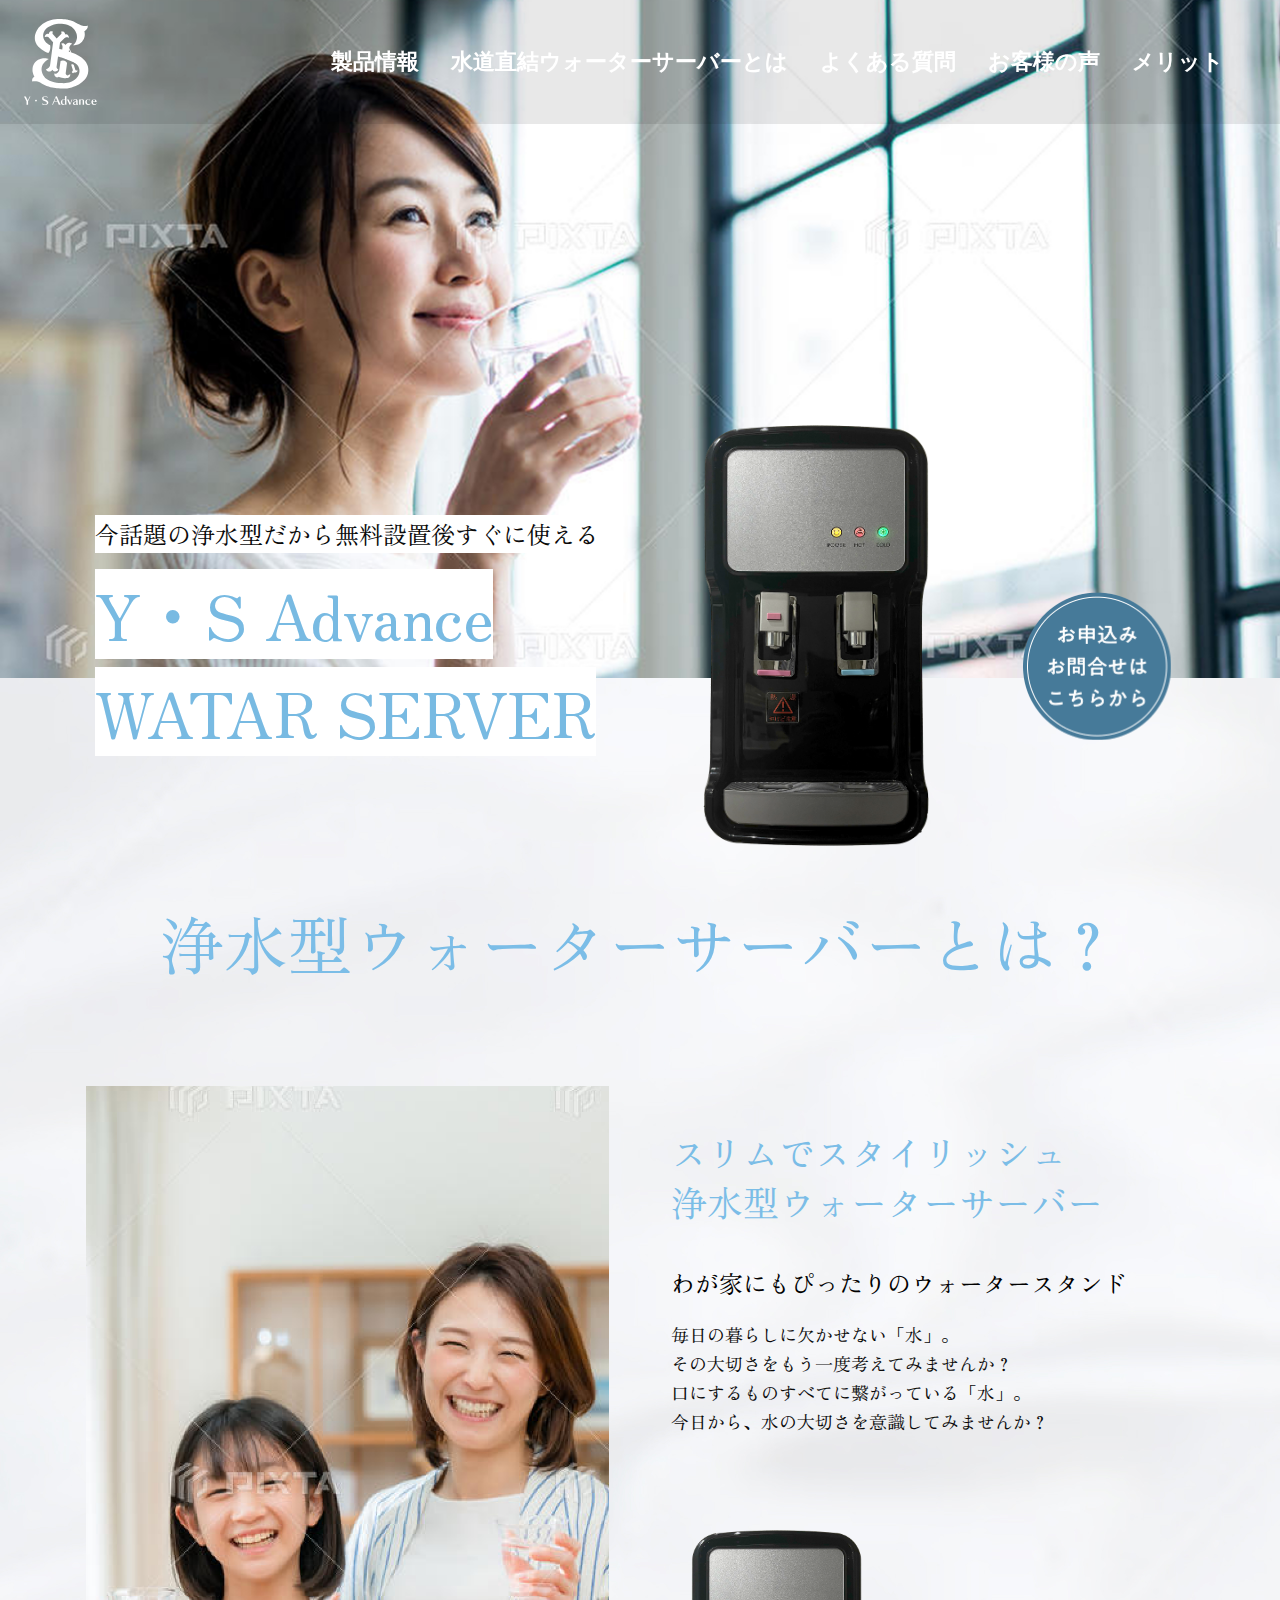
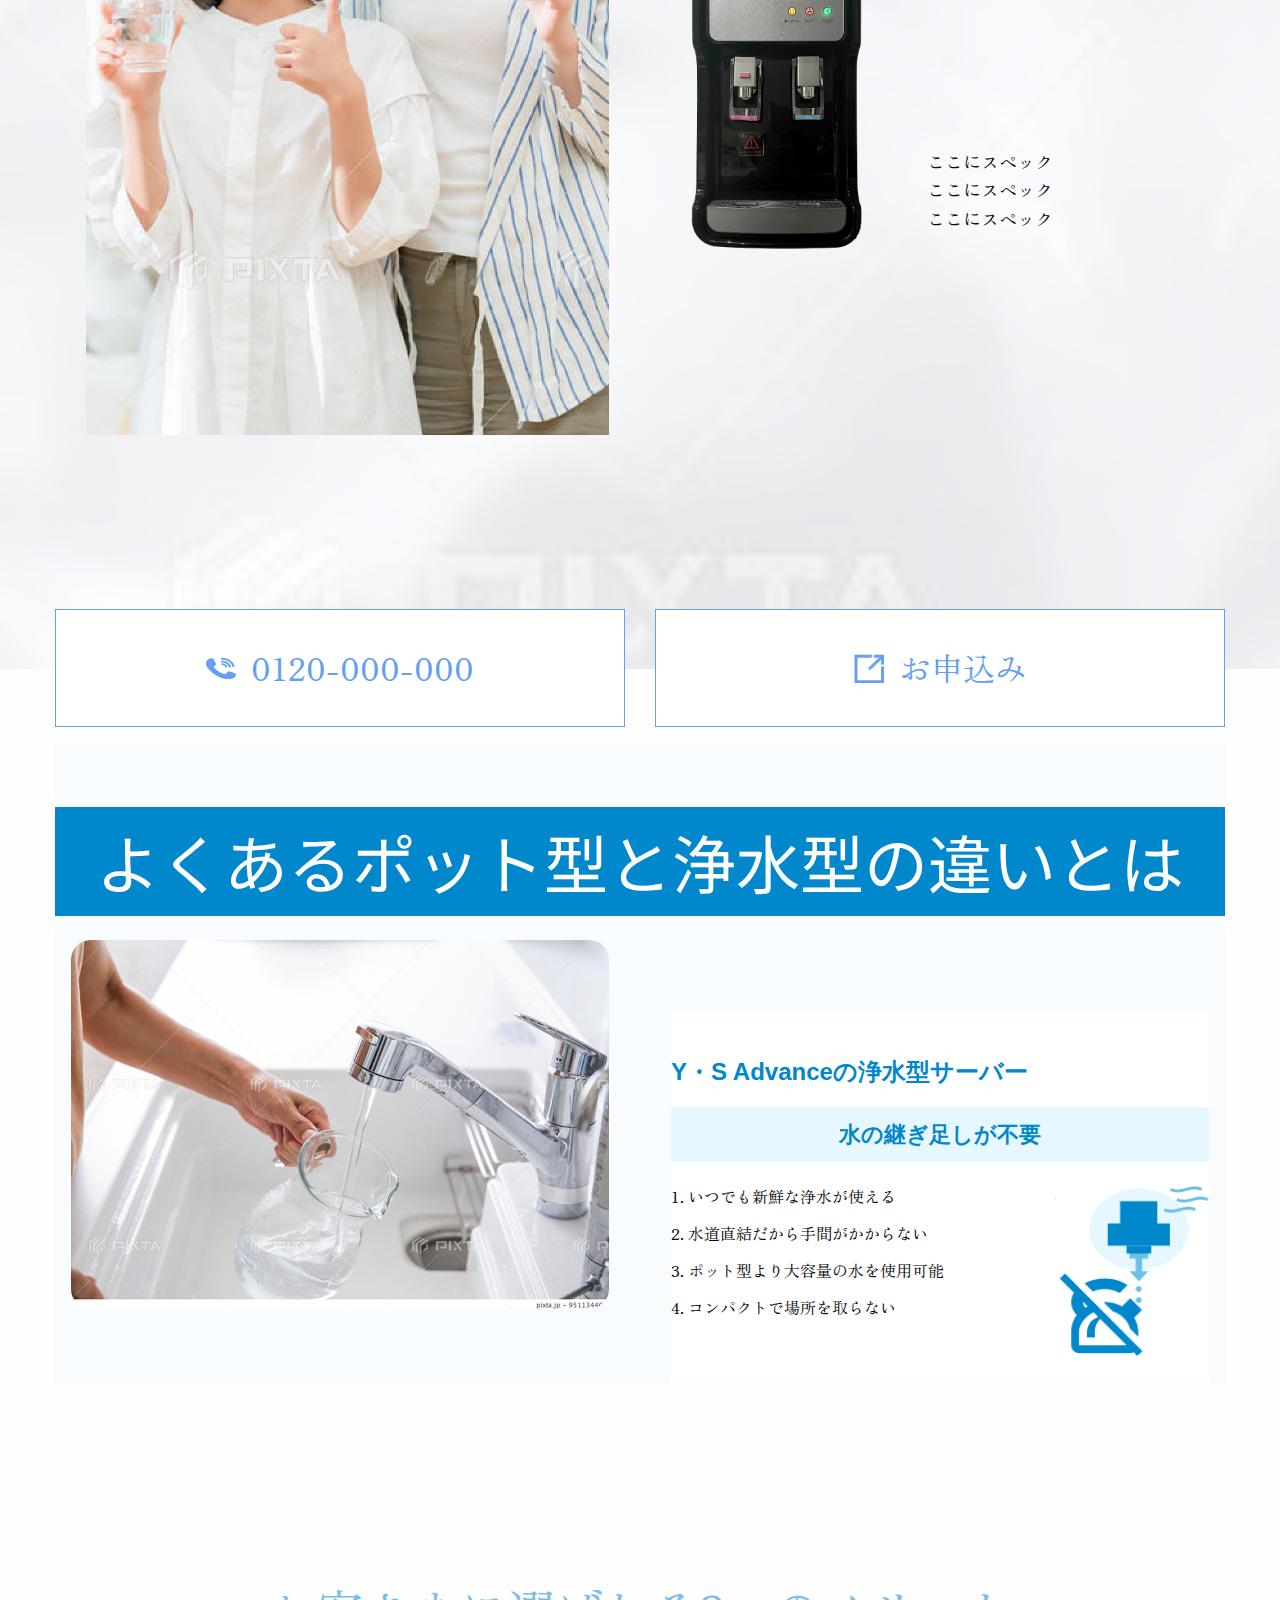
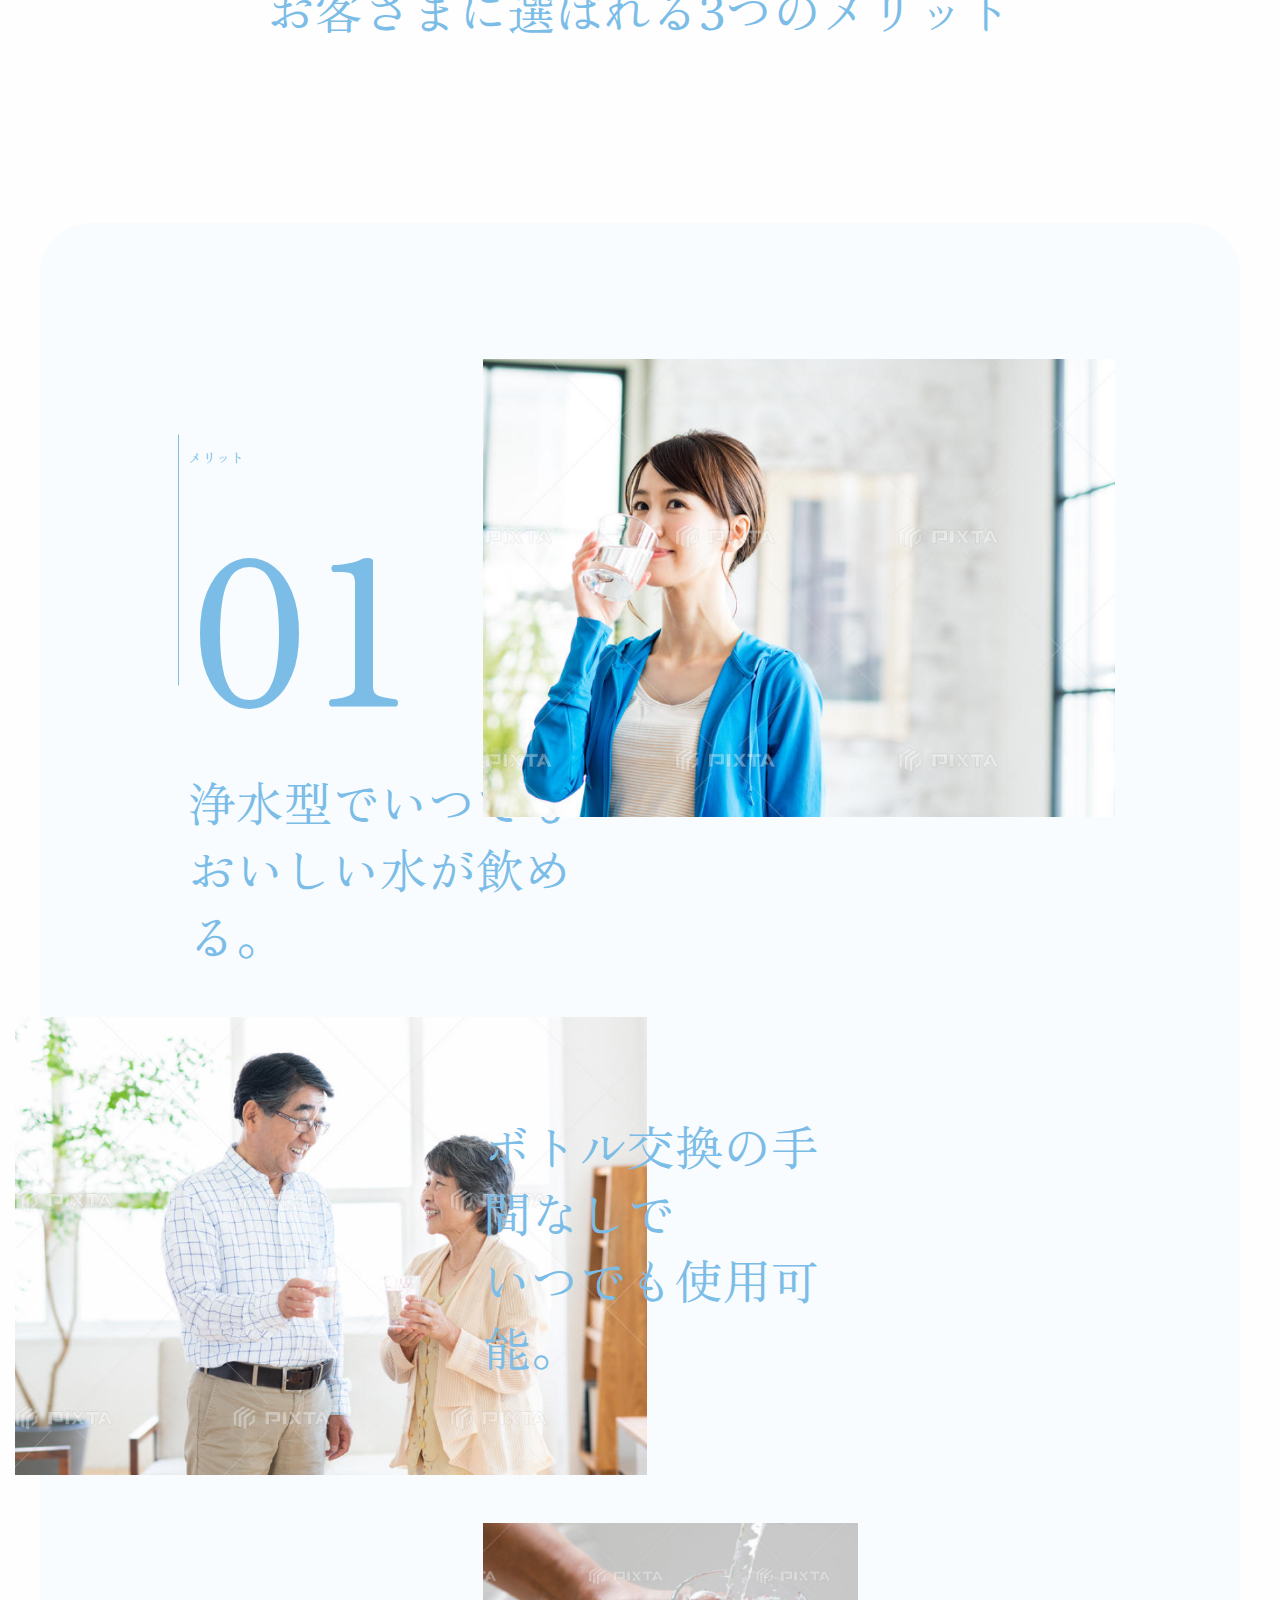
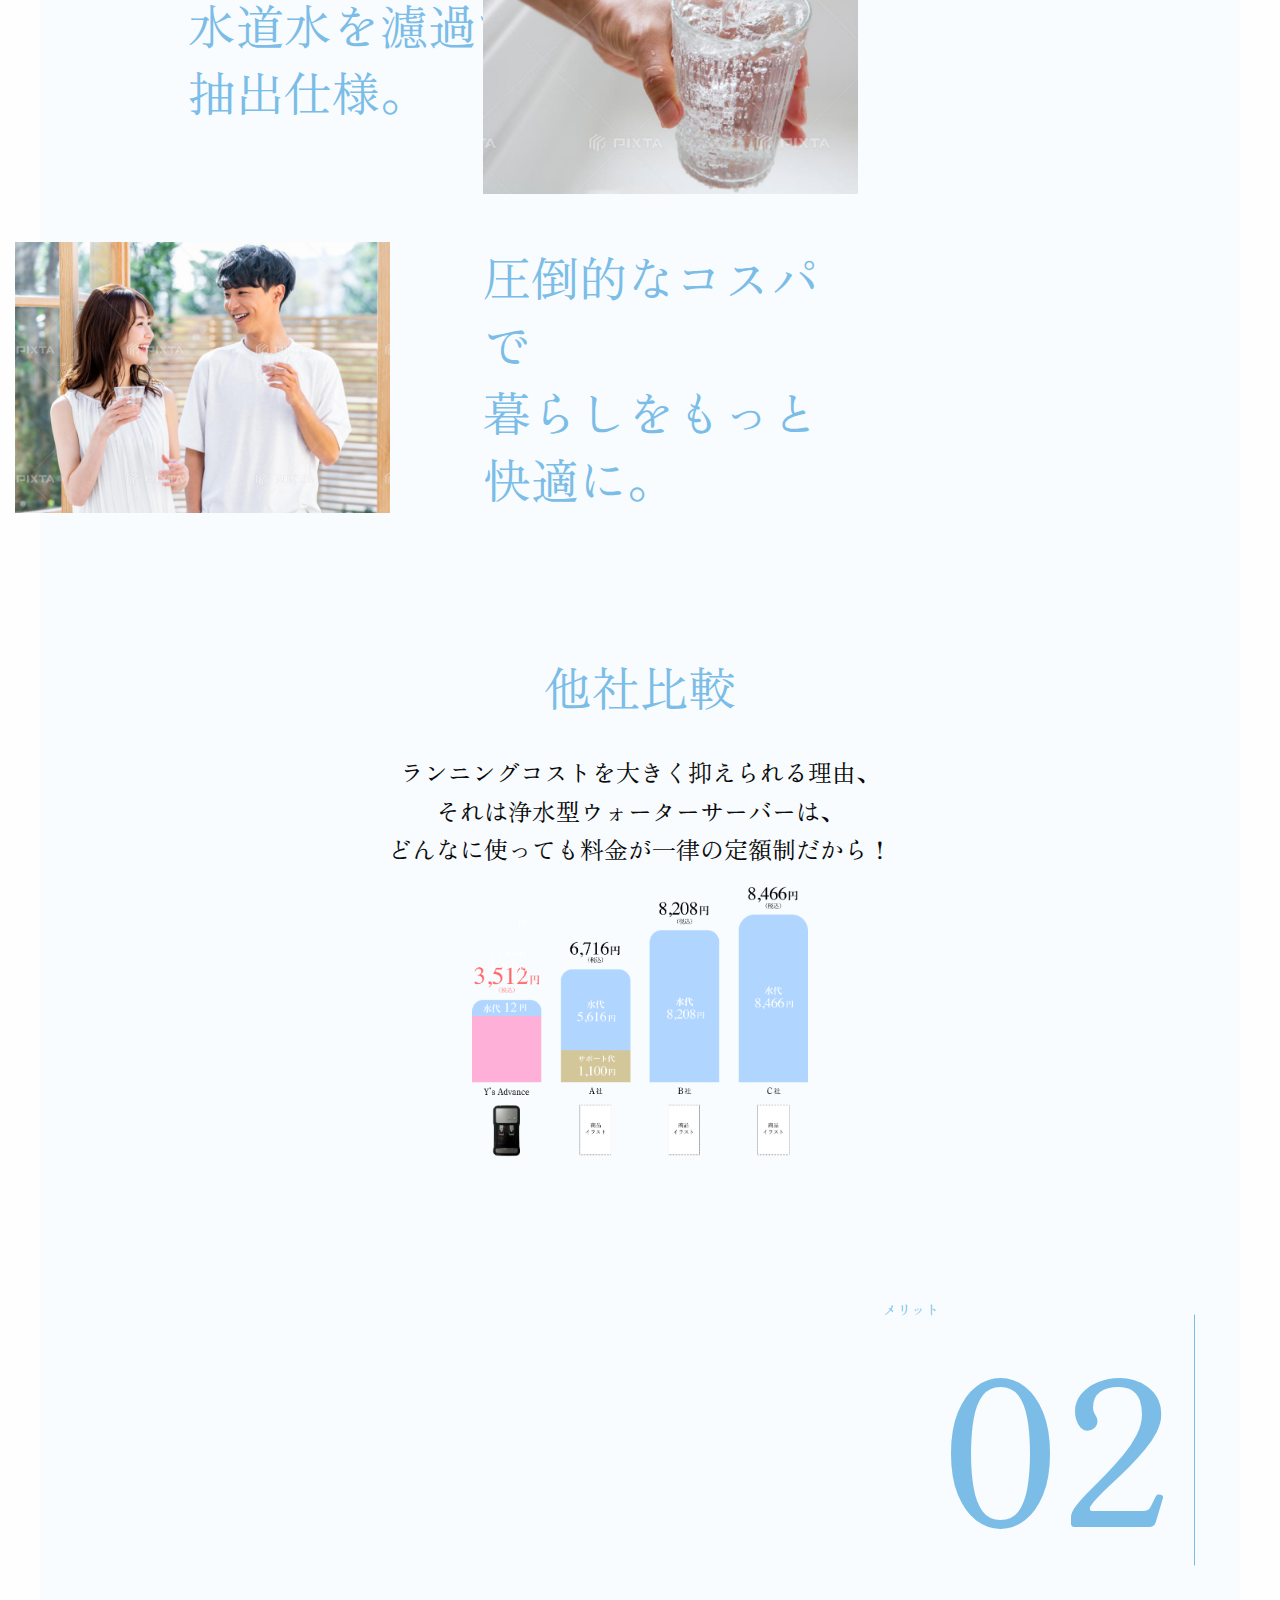
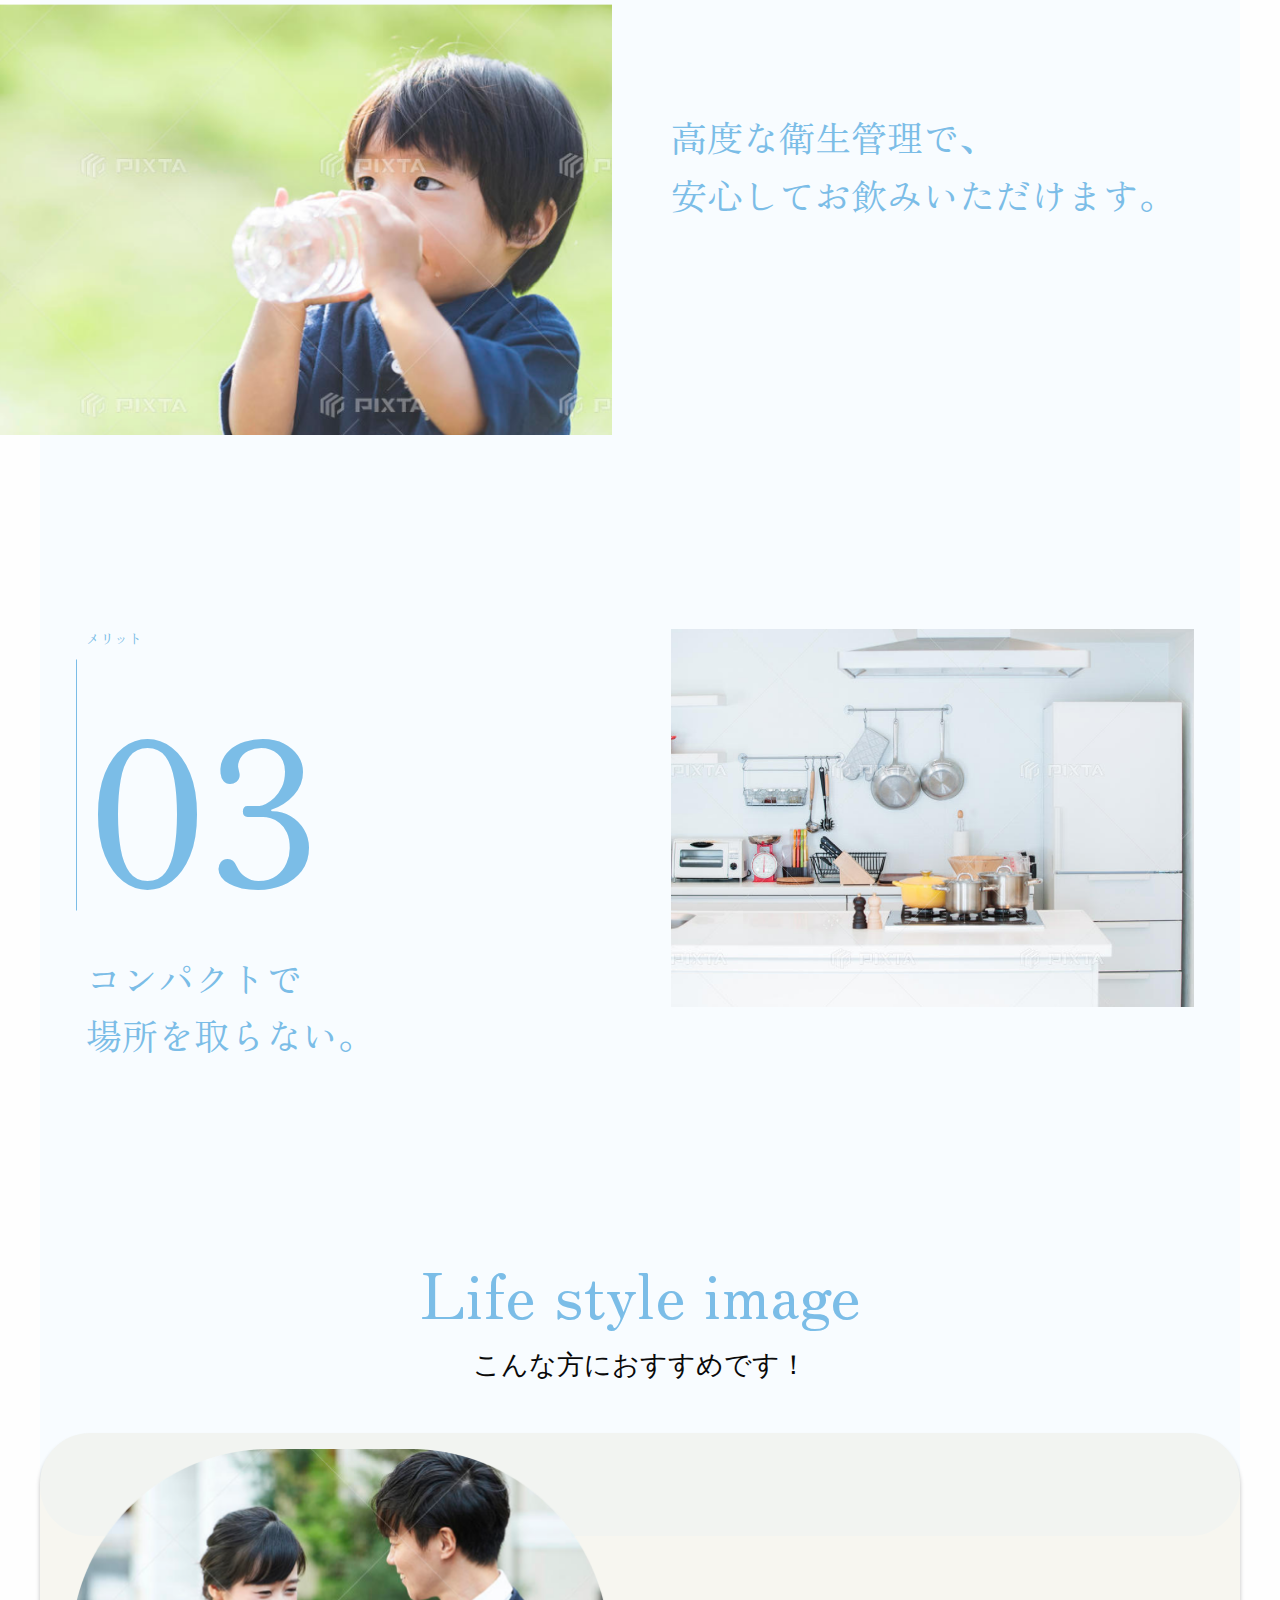
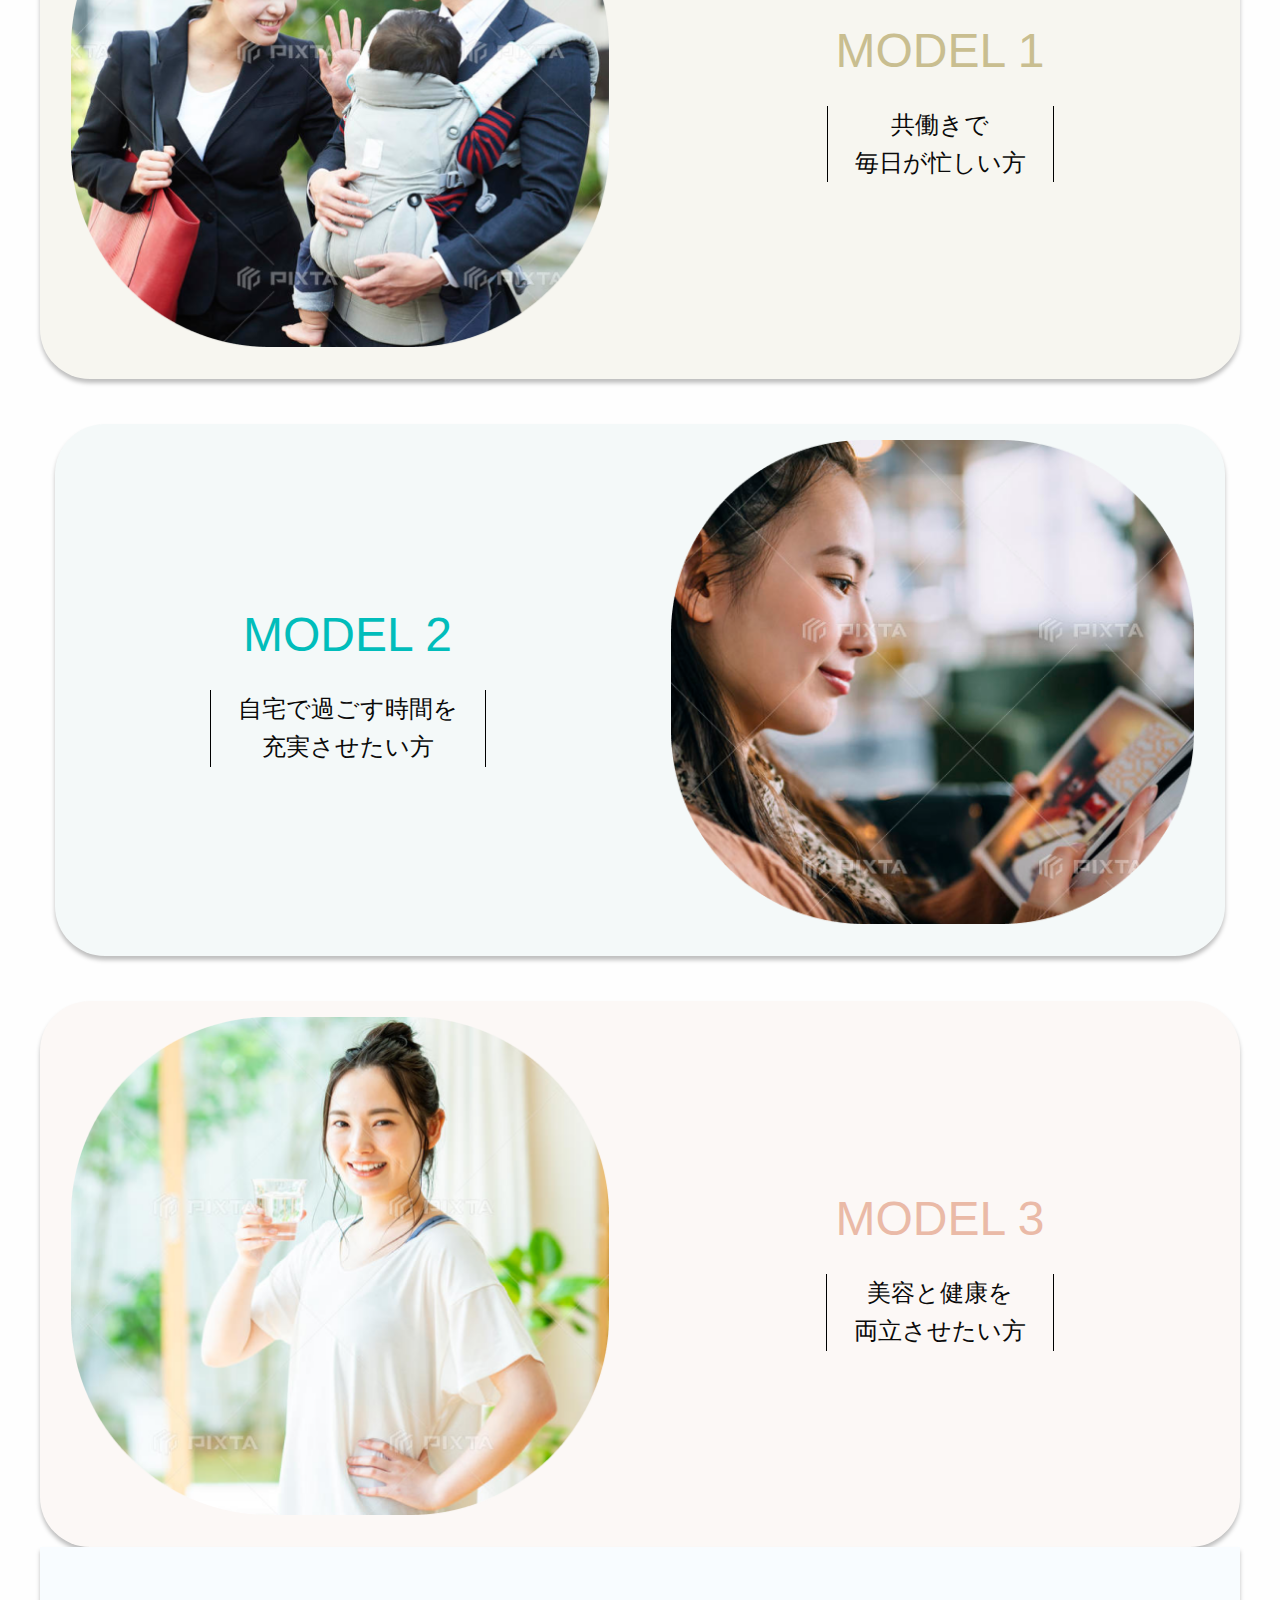
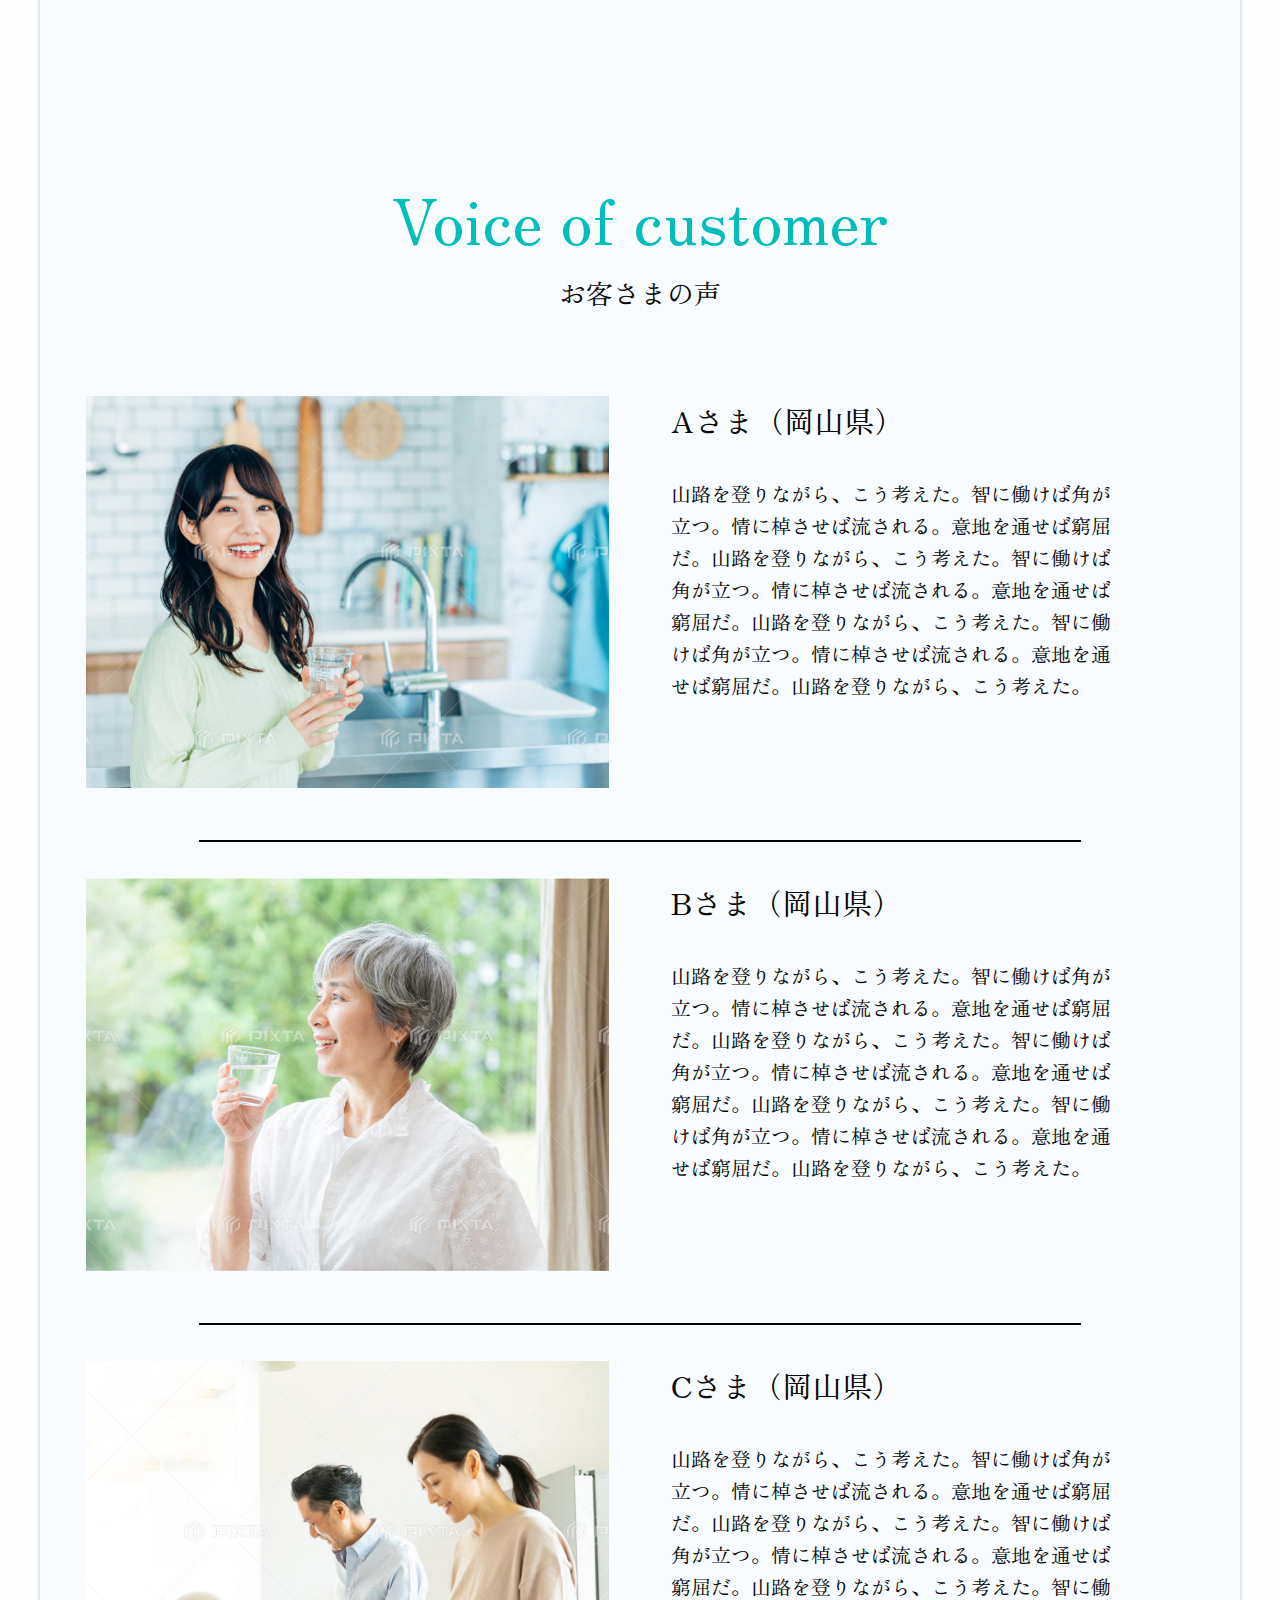
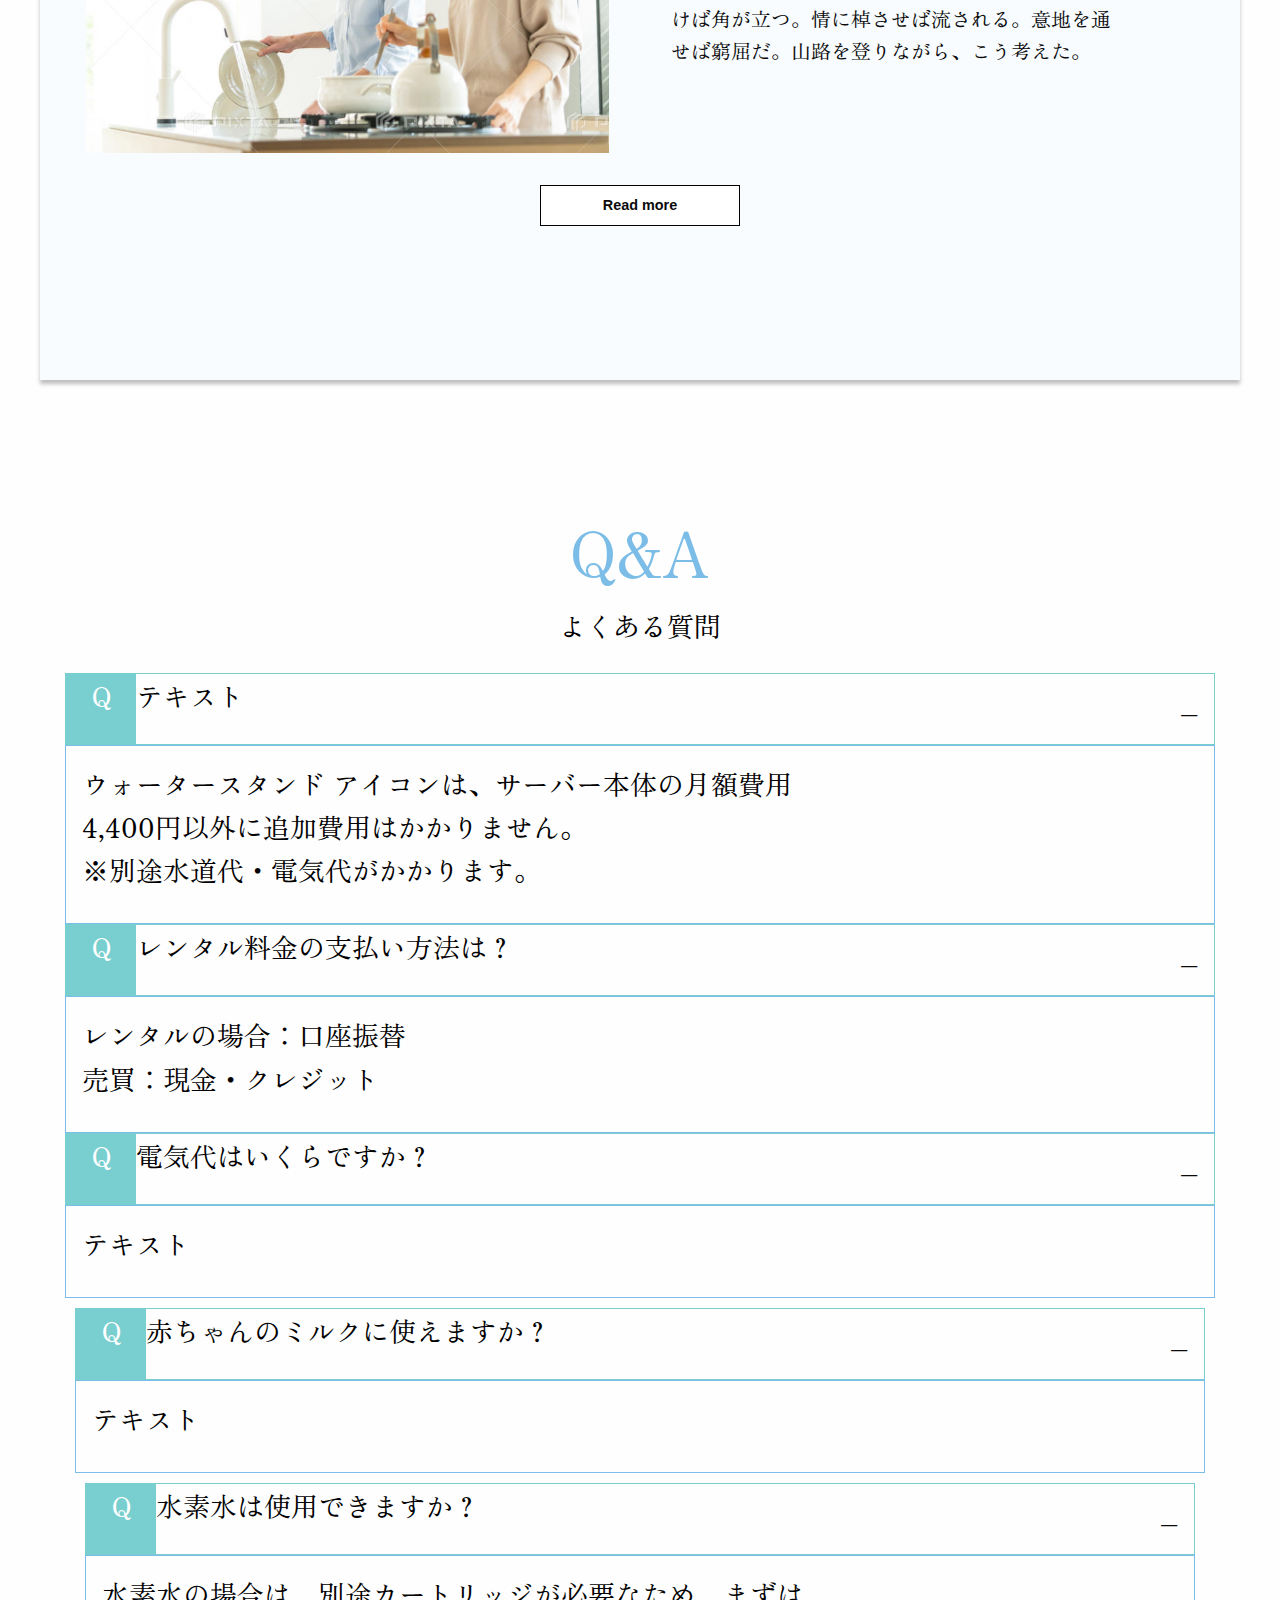
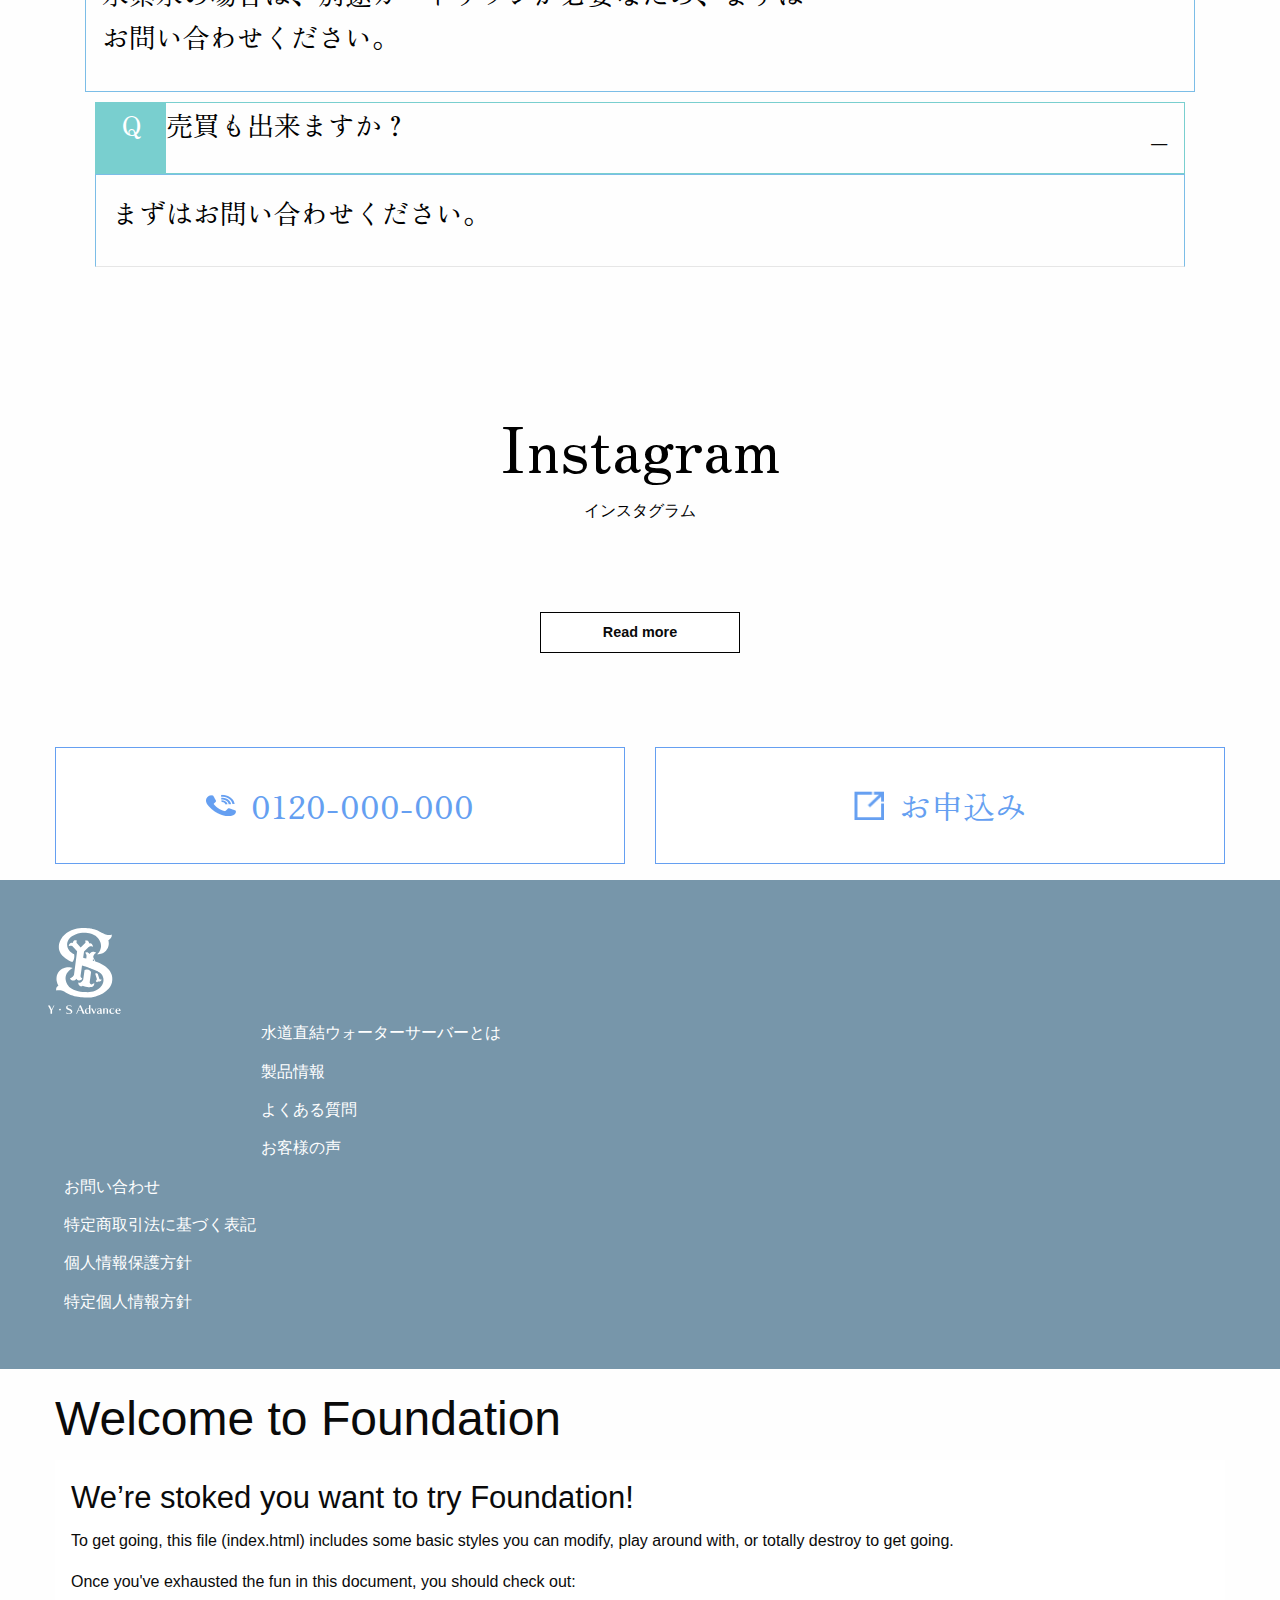
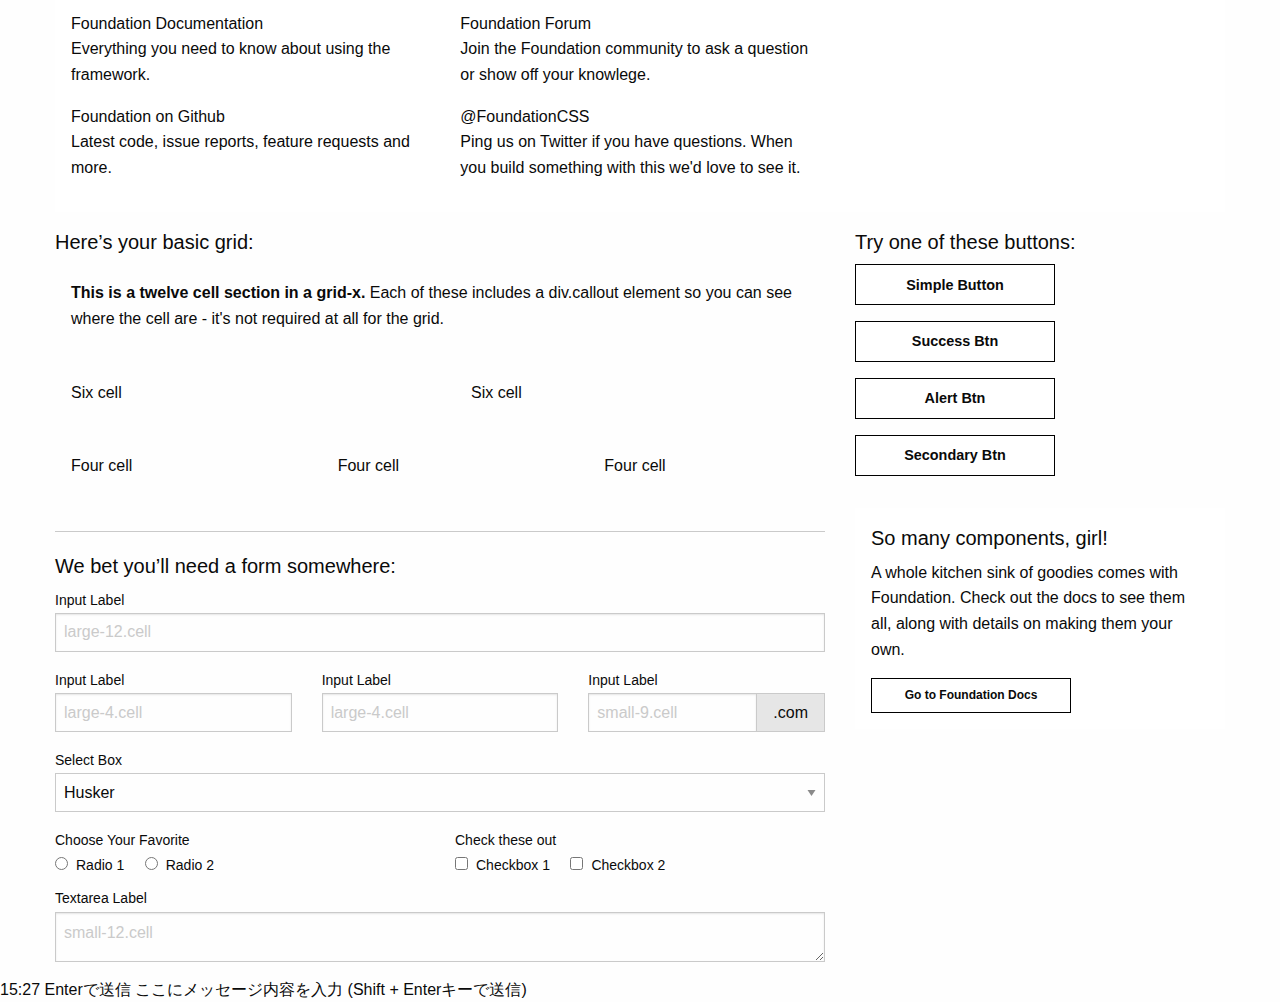
==== index.html @ aded7786 "変更" ====
<!doctype html>
<html class="no-js" lang="en" dir="ltr">

<head>
  <meta charset="utf-8">
  <meta http-equiv="x-ua-compatible" content="ie=edge">
  <meta name="viewport" content="width=device-width, initial-scale=1.0">
  <title>Foundation for Sites</title>
  <link rel="stylesheet" href="css/foundation.css">
  <link rel="stylesheet" href="css/app.css">
  <link rel="stylesheet" href="https://dhbhdrzi4tiry.cloudfront.net/cdn/sites/foundation.min.css">
  <link rel="preconnect" href="https://fonts.googleapis.com">
  <link rel="preconnect" href="https://fonts.gstatic.com" crossorigin>
  <link href="https://fonts.googleapis.com/css2?family=Josefin+Slab:ital@0;1&family=Noto+Sans+JP:wght@100..900&family=Noto+Sans+KR:wght@100..900&family=Zen+Old+Mincho&display=swap" rel="stylesheet">
  <!-- スワイパー -->
  <link rel="stylesheet" href="https://cdn.jsdelivr.net/npm/swiper@11/swiper-bundle.min.css" />
  <script src="https://cdn.jsdelivr.net/npm/swiper@11/swiper-bundle.min.js"></script>
</head>

<body>








  <section class="mv">
    <div class="top-bar">
      <div class="top-bar-left">
        <ul class="menu">
          <li class="menu-text"><img src="/img/logo.svg" alt=""></li>

        </ul>
      </div>
      <div class="top-bar-right">
        <ul class="menu">
          <li><a href="#">製品情報</a></li>
          <li><a href="#">水道直結ウォーターサーバーとは</a></li>
          <li><a href="#">よくある質問</a></li>
          <li><a href="#">お客様の声</a></li>
          <li><a href="#">メリット</a></li>

        </ul>
      </div>
    </div>
    <div class="callout large primary">
      <div class="row column text-center">
      </div>
    </div>
    <div class="grid-x grid-padding-x">
      <div class="large-6 medium-4 small-4 cell">
        <div class="primary callout">
          <p class="mv_subtitle">今話題の浄水型だから無料設置後すぐに使える</p>
          <h1 class="mv_title">Y・S Advance</h1>
          <h1 class="mv_title">WATAR SERVER</h1>
        </div>
      </div>
      <div class="large-3 medium-4 small-4 cell">
        <div class="primary callout sever_img">
          <img src="img/server.png" alt="">
        </div>
      </div>
      <div class="large-2 medium-4 small-4 cell">
        <div class="primary callout top_btn">
          <img src="img/mv_cta.png" alt="">
        </div>
      </div>
    </div>
  </section>



  <!-- ここからメイン -->


    <section class="disk">
      <h2 class="sec_ttl">浄水型ウォーターサーバーとは？</h2>
      <div class="grid-x grid-padding-x cta grid-container">
        <div class="large-6 medium-6 cell">
          <div class="primary callout disk__img">
            <img src="img/oyako.png" alt="">
          </div>
        </div>
        <div class="large-6 medium-6 cell right">
          <div class="primary callout">
            <h3 class="disk__title">スリムでスタイリッシュ<br>
              浄水型ウォーターサーバー</h3>
            <h4 class="disk__title__sub">わが家にもぴったりのウォータースタンド</h4>
            <p class="disk__txt">毎日の暮らしに欠かせない「水」。<br>
              その大切さをもう一度考えてみませんか？<br>
              口にするものすべてに繋がっている「水」。<br>
              今日から、水の大切さを意識してみませんか？</p>
            <div class="disk__server">
              <div class="grid-x grid-padding-x">
                <div class="large-6 medium-6 cell">
                  <img src="img/server.png" alt="">
                </div>
                <p class="server__txt large-6 medium-6 cell">
                  ここにスペック<br>
                  ここにスペック<br>
                  ここにスペック</p>
              </div>
            </div>
          </div>
        </div>
      </div>
    </section>



  <div class="grid-container">


    <div class="grid-x grid-padding-x cta cta_btn">
      <div class="large-6 medium-6 cell">
        <div class="primary callout tel">
          <p>0120-000-000</p>
        </div>
      </div>
      <div class="large-6 medium-6 cell">
        <div class="primary callout contact">
          <p>お申込み</p>
        </div>
      </div>
    </div>






    <section class="chigai grid-container">
      <h2 class="sec_ttl">よくあるポット型と浄水型の違いとは</h2>
      <div class="grid-x grid-padding-x">
        <div class="large-6 medium-6 cell">
          <div class="primary callout">
            <img class="chigai_img" src="img/weter.png" alt="">
          </div>
        </div>
        <div class="large-6 medium-6 cell">
          <div class="primary callout">
            <div class="large-12 medium-6 cell chigai__txt">


              <!-- <img src="img/chigai.png" alt=""> -->
      
              <div class="chigai__box">
                <p class="tigai__txt1">Y・S Advanceの浄水型サーバー</p>
                <p class="tigai__txt2">水の継ぎ足しが不要</p>
                <p class="chigai__p">1. いつでも新鮮な浄水が使える<br>
                  2. 水道直結だから手間がかからない<br>
                  3. ポット型より大容量の水を使用可能<br>
                  4. コンパクトで場所を取らない</p>
              </div>
      
            </div>          </div>
        </div>
      </div>

      </div>
        
    </section>

    <section class="merit grid-container">
      <h2 class="sec_ttl">お客さまに選ばれる3つのメリット</h2>
      <div class="merit1">
        <div class="grid-x grid-padding-x">
          <div class="large-6 medium-6 cell">
            <div class="primary callout">
              <h3 class="merit1__title">01</h3>
              <h2 class="merit1__txt">浄水型でいつでも<br>
                おいしい水が飲める。</h2>
            </div>
          </div>
          <div class="large-6 medium-6 cell">
            <div class="primary callout merit1__img">
              <img src="img/merit01.png" alt="">
            </div>
          </div>
        </div>
        <div class="grid-x grid-padding-x">
          <div class="large-6 medium-6 cell">
            <div class="primary callout merit1__img">
              <img src="img/merit02.png" alt="">
            </div>
          </div>
          <div class="large-6 medium-6 cell txt_center">
            <div class="primary callout merit1__img">
              <h2 class="merit1__txt">ボトル交換の手間なしで<br>
                いつでも使用可能。</h2>
            </div>
          </div>
        </div>
        <div class="grid-x grid-padding-x">
          <div class="large-6 medium-6 cell txt_center">
            <div class="primary callout">
              <h2 class="merit1__txt">水道水を濾過する<br>
                抽出仕様。</h2>
            </div>
          </div>
          <div class="large-6 medium-6 cell txt_center">
            <div class="primary callout merit1__img">
              <img src="img/merit03.png" alt="">
            </div>
          </div>
        </div>
        <div class="grid-x grid-padding-x">
          <div class="large-6 medium-6 cell txt_center">
            <div class="primary callout merit1__img">
              <img src="img/merit04.png" alt="">
            </div>
          </div>
          <div class="large-6 medium-6 cell txt_center">
            <div class="primary callout merit1__img">
              <h2 class="merit1__txt">圧倒的なコスパで<br>
                暮らしをもっと快適に。</h2>
            </div>
          </div>
        </div>
        <h2 class="merit1__graph">他社比較</h2>
        <p class="mirit1__graph__txt">ランニングコストを大きく抑えられる理由、<br>
          それは浄水型ウォーターサーバーは、<br>
          どんなに使っても料金が一律の定額制だから！</p>
        <p class="graph__img">
          <img src="img/graph.png" alt="">
        </p>
      </div>

      <div class="merit2">

        <h3 class="merit2__title"><span>02</span></h3>

        <div class="grid-x grid-padding-x merit_af">
          <div class="large-6 medium-6 cell">
            <div class="primary callout merit2__img">
              <img src="img/merit02.child.png" alt="">
            </div>
          </div>

          <div class="large-6 medium-6 cell">
            <div class="primary callout">
              <p class="merit2__txt">高度な衛生管理で、<br>
                安心してお飲みいただけます。</p>
            </div>
          </div>
        </div>


        <div class="swiper">
          <div class="swiper-wrapper">
            <div class="swiper-slide">
              <img src="img/sw01.jpg" alt="" />
            </div>
            <div class="swiper-slide">
              <img src="img/sw02.jpg" alt="" />
            </div>
            <div class="swiper-slide">
              <img src="img/sw03.jpg" alt="" />
            </div>
            <div class="swiper-slide">
              <img src="img/sw04.jpg" alt="" />
            </div>
            <div class="swiper-slide">
              <img src="img/sw01.jpg" alt="" />
            </div>
            <div class="swiper-slide">
              <img src="img/sw02.jpg" alt="" />
            </div>
          </div>
        </div>
      </div>

      <div class="merit3">
        <div class="grid-x grid-padding-x merit_kitchen">
          <div class="large-6 medium-6 cell">
            <div class="primary callout">
              <h3 class="merit3__title">03</h3>
              <p class="merit3__txt">コンパクトで<br>
                場所を取らない。</p>
            </div>
          </div>
          <div class="large-6 medium-6 cell">
            <div class="primary callout merit3__img">
              <img src="img/merit05.png" alt="">
            </div>
          </div>
        </div>
      </div>
    
    </section>

    <section class="life grid-container">
      <h2 class="sec_ttl">Life style image</h2>
      <p class="life_ttl_sub">こんな方におすすめです！</p>

      <div class="grid-x grid-padding-x life__item large-8">
        <div class="large-6 medium-6 cell life__img">
          <div class="primary callout life__img">
            <img src="img/life01.png" alt="">
          </div>
        </div>
        <div class="large-6 medium-6 cell life__txt">
          <div class="primary callout1">
            <p class="life__txt1 life__ttl">MODEL 1</p>
            <p class="life__desk">共働きで<br>
              毎日が忙しい方</p>
          </div>
        </div>
      </div>

      <div class="grid-x grid-padding-x life__item large-8">
        <div class="large-6 medium-6 cell life__txt">
          <div class="primary callout2">
            <p class="life__txt2 life__ttl">MODEL 2</p>
            <p class="life__desk">自宅で過ごす時間を<br>
              充実させたい方</p>
          </div>
        </div>
        <div class="large-6 medium-6 cell life__item">
          <div class="primary callout life__img">
            <img src="img/life02.png" alt="">
          </div>
        </div>
      </div>

      <div class="grid-x grid-padding-x life__item large-8">
        <div class="large-6 medium-6 cell">
          <div class="primary callout life__img">
            <img src="img/life03.png" alt="">
          </div>
        </div>
        <div class="large-6 medium-6 cell life__txt">
          <div class="primary callout3">
            <p class="life__txt3 life__ttl">MODEL 3</p>
            <p class="life__desk">美容と健康を<br>
              両立させたい方</p>
          </div>
        </div>
      </div>

    </section>

    <section class="customer grid-container">
      <div class="grid-container">
        <h2 class="sec_ttl">Voice of customer</h2>
        <p>お客さまの声</p>
        <div class="grid-x grid-padding-x customer_ttl">
          <div class="large-6 medium-6 cell">
            <div class="primary callout customer__img">
              <img src="img/customer01.png" alt="">
            </div>
          </div>
          <div class="large-6 medium-6 cell">
            <div class="primary callout">
              <p class="customer__txt">Aさま（岡山県）</p>
              <p class="customer__voice">山路を登りながら、こう考えた。智に働けば角が<br>
                立つ。情に棹させば流される。意地を通せば窮屈<br>
                だ。山路を登りながら、こう考えた。智に働けば<br>
                角が立つ。情に棹させば流される。意地を通せば<br>
                窮屈だ。山路を登りながら、こう考えた。智に働<br>
                けば角が立つ。情に棹させば流される。意地を通<br>
                せば窮屈だ。山路を登りながら、こう考えた。</p>
            </div>
          </div>
        </div>
  
        <hr class="border-line">
  
        <div class="grid-x grid-padding-x">
          <div class="large-6 medium-6 cell">
            <div class="primary callout customer__img">
              <img src="img/customer02.png" alt="">
            </div>
          </div>
          <div class="large-6 medium-6 cell">
            <div class="primary callout">
              <p class="customer__txt">Bさま（岡山県）</p>
              <p class="customer__voice">山路を登りながら、こう考えた。智に働けば角が<br>
                立つ。情に棹させば流される。意地を通せば窮屈<br>
                だ。山路を登りながら、こう考えた。智に働けば<br>
                角が立つ。情に棹させば流される。意地を通せば<br>
                窮屈だ。山路を登りながら、こう考えた。智に働<br>
                けば角が立つ。情に棹させば流される。意地を通<br>
                せば窮屈だ。山路を登りながら、こう考えた。</p>
            </div>
          </div>
        </div>
  
        <hr class="border-line">
  
        <div class="grid-x grid-padding-x">
          <div class="large-6 medium-6 cell">
            <div class="primary callout life__img">
              <img src="img/customer03.png" alt="">
            </div>
          </div>
          <div class="large-6 medium-6 cell">
            <div class="primary callout">
              <p class="customer__txt">Cさま（岡山県）</p>
              <p class="customer__voice">山路を登りながら、こう考えた。智に働けば角が<br>
                立つ。情に棹させば流される。意地を通せば窮屈<br>
                だ。山路を登りながら、こう考えた。智に働けば<br>
                角が立つ。情に棹させば流される。意地を通せば<br>
                窮屈だ。山路を登りながら、こう考えた。智に働<br>
                けば角が立つ。情に棹させば流される。意地を通<br>
                せば窮屈だ。山路を登りながら、こう考えた。</p>
  
      </div>
          </div>
        </div>
      </div>
      <div class="button-container">
        <a href="#" class="button" style="color: black;">Read more</a>
      </div>
    </section>



    <section class="faq row grid-container">
      <div class="column medium-centerd">
        <h2 class="sec_ttl">Q&A</h2>
        <p class="faq_sub">よくある質問</p>
        <ul class="accordion" data-accordion data-allow-all-closed="true">
          <li class="accordion-item is-active" data-accordion-item>
            <!-- Accordion tab title -->
            <a href="#" class="accordion-title">
              <div class="grid-x">
                <div class="qa-title">
                  <p class="ao">Q</p>
                </div>
                  <p>テキスト</p>
              </div>
            </a>
  
            <!-- Accordion tab content: it would start in the open state due to using the `is-active` state class. -->
            <div class="accordion-content" data-tab-content>
              <p>ウォータースタンド アイコンは、サーバー本体の月額費用<br>
                4,400円以外に追加費用はかかりません。<br>
                ※別途水道代・電気代がかかります。</p>
            </div>
          </li>
          <li class="accordion-item is-active" data-accordion-item>
            <!-- Accordion tab title -->
            <a href="#" class="accordion-title">
              <div class="grid-x">
                <div class="qa-title">
                  <p class="ao">Q</p>
                </div>
              <p>レンタル料金の支払い方法は？</p>
              </div>
            </a>
  
            <!-- Accordion tab content: it would start in the open state due to using the `is-active` state class. -->
            <div class="accordion-content" data-tab-content>
              <p>レンタルの場合：口座振替<br>
                売買：現金・クレジット</p>
            </div>
          </li>
          <li class="accordion-item is-active" data-accordion-item>
            <!-- Accordion tab title -->
            <a href="#" class="accordion-title">
              <div class="grid-x">
                <div class="qa-title">
                  <p class="ao">Q</p>
                </div>
                <p>電気代はいくらですか？</p>
                </div>
              </a>
  
            <!-- Accordion tab content: it would start in the open state due to using the `is-active` state class. -->
            <div class="accordion-content" data-tab-content>
              <p>テキスト</p>
            </div>
          </li>
          <ul class="accordion" data-accordion data-allow-all-closed="true">
            <li class="accordion-item is-active" data-accordion-item>
              <!-- Accordion tab title -->
              <a href="#" class="accordion-title">
                <div class="grid-x">
                  <div class="qa-title">
                    <p class="ao">Q</p>
                  </div>
                  <p>赤ちゃんのミルクに使えますか？</p>
                </div>
                </a>
  
              <!-- Accordion tab content: it would start in the open state due to using the `is-active` state class. -->
              <div class="accordion-content" data-tab-content>
                <p>テキスト</p>
              </div>
            </li>
            <ul class="accordion" data-accordion data-allow-all-closed="true">
              <li class="accordion-item is-active" data-accordion-item>
                <!-- Accordion tab title -->
                <a href="#" class="accordion-title">
                  <div class="grid-x">
                    <div class="qa-title">
                      <p class="ao">Q</p>
                    </div>
                    <p>水素水は使用できますか？</p>
                  </div>
                  </a>
  
                <!-- Accordion tab content: it would start in the open state due to using the `is-active` state class. -->
                <div class="accordion-content" data-tab-content>
                  <p>水素水の場合は、別途カートリッジが必要なため、まずは<br>
                    お問い合わせください。</p>
                </div>
              </li>
              <ul class="accordion" data-accordion data-allow-all-closed="true">
                <li class="accordion-item is-active" data-accordion-item>
                  <!-- Accordion tab title -->
                  <a href="#" class="accordion-title">
                    <div class="grid-x">
                      <div class="qa-title">
                        <p class="ao">Q</p>
                      </div>
                      <p>売買も出来ますか？</p>
                    </div>
                    </a>
  
                  <!-- Accordion tab content: it would start in the open state due to using the `is-active` state class. -->
                  <div class="accordion-content" data-tab-content>
                    <p>まずはお問い合わせください。</p>
                  </div>
                </li>
              </ul>
      </div>



    </section>


    <section class="insta grid-container">
      <h2 class="sec_ttl">Instagram</h2>
      <p class="insta_sub">インスタグラム</p>
      <div class="grid-x grid-padding-x">
        <div class="large-4 medium-4 small-4 cell">
          <div class="primary callout">
            <img src="img/instabox.png" alt="">
          </div>
        </div>
        <div class="large-4 medium-4 small-4 cell">
          <div class="primary callout">
            <img src="img/instabox.png" alt="">
          </div>
        </div>
        <div class="large-4 medium-4 small-4 cell">
          <div class="primary callout">
            <img src="img/instabox.png" alt="">
          </div>
        </div>
      </div>
    </section>


    <section class="form grid-container">
    <div class="button-container">
      <a href="#" class="button" style="color: black;">Read more</a>
    </div>


    <div class="grid-x grid-padding-x cta cta_btn">
      <div class="large-6 medium-6 cell">
        <div class="primary callout tel">
          <p>0120-000-000</p>
        </div>
      </div>
      <div class="large-6 medium-6 cell">
        <div class="primary callout contact">
          <p>お申込み</p>
        </div>
      </div>
    </div>
  </section>

    <!-- <a href="#" class="button">Read more</a>
    <div class="grid-x grid-padding-x cta">
      <div class="large-6 medium-6 cell">
        <div class="primary callout">
          <p>0120-000-000</p>
        </div>
      </div>
      <div class="large-6 medium-6 cell">
        <div class="primary callout">
          <p>お申込み</p>
        </div>
      </div>
    </div>
   -->
    <!-- ここまでメイン -->

  </div>


  <div class="callout large secondary">
    <div class="row">
      <div class="large-4 columns">
        <img src="img/logo.svg" alt="">
      </div>
      <div class="large-3 large-offset-2 columns">
        <ul class="menu vertical">
          <li><a href="#">水道直結ウォーターサーバーとは</a></li>
          <li><a href="#">製品情報</a></li>
          <li><a href="#">よくある質問</a></li>
          <li><a href="#">お客様の声</a></li>
        </ul>
      </div>
      <div class="large-3 columns">
        <ul class="menu vertical">
          <li><a href="#">お問い合わせ</a></li>
          <li><a href="#">特定商取引法に基づく表記</a></li>
          <li><a href="#">個人情報保護方針</a></li>
          <li><a href="#">特定個人情報方針</a></li>
        </ul>
      </div>
    </div>
  </div>

  <!-- スワイパーテスト -->
  <!-- <div class="swiper">
        <div class="swiper-wrapper">
          <div class="swiper-slide">
            <img
                 src="https://junpei-sugiyama.com/wp-content/uploads/2021/01/dog01.jpg"
                 alt=""
                 />
          </div>
          <div class="swiper-slide">
            <img
                 src="https://junpei-sugiyama.com/wp-content/uploads/2021/01/dog02.jpg"
                 alt=""
                 />
          </div>
          <div class="swiper-slide">
            <img
                 src="https://junpei-sugiyama.com/wp-content/uploads/2021/01/dog03.jpg"
                 alt=""
                 />
          </div><div class="swiper-slide">
            <img
                 src="https://junpei-sugiyama.com/wp-content/uploads/2021/01/dog03.jpg"
                 alt=""
                 />
          </div><div class="swiper-slide">
            <img
                 src="https://junpei-sugiyama.com/wp-content/uploads/2021/01/dog03.jpg"
                 alt=""
                 />
          </div><div class="swiper-slide">
            <img
                 src="https://junpei-sugiyama.com/wp-content/uploads/2021/01/dog03.jpg"
                 alt=""
                 />
          </div>
        </div>
      </div> -->

      <div class="grid-container">
        <div class="grid-x grid-padding-x">
          <div class="large-12 cell">
            <h1>Welcome to Foundation</h1>
          </div>
        </div>
  
        <div class="grid-x grid-padding-x">
          <div class="large-12 cell">
            <div class="callout">
              <h3>We&rsquo;re stoked you want to try Foundation! </h3>
              <p>To get going, this file (index.html) includes some basic styles you can modify, play around with, or totally destroy to get going.</p>
              <p>Once you've exhausted the fun in this document, you should check out:</p>
              <div class="grid-x grid-padding-x">
                <div class="large-4 medium-4 cell">
                  <p><a href="https://get.foundation/sites/docs/">Foundation Documentation</a><br />Everything you need to know about using the framework.</p>
                </div>
                <div class="large-4 medium-4 cell">
                  <p><a href="https://github.com/foundation/foundation-sites/discussions">Foundation Forum</a><br />Join the Foundation community to ask a question or show off your knowlege.</p>
                </div>
              </div>
              <div class="grid-x grid-padding-x">
                <div class="large-4 medium-4 medium-push-2 cell">
                  <p><a href="https://github.com/foundation/foundation-sites">Foundation on Github</a><br />Latest code, issue reports, feature requests and more.</p>
                </div>
                <div class="large-4 medium-4 medium-pull-2 cell">
                  <p><a href="https://twitter.com/FoundationCSS">@FoundationCSS</a><br />Ping us on Twitter if you have questions. When you build something with this we'd love to see it.</p>
                </div>
              </div>
            </div>
          </div>
        </div>
  
        <div class="grid-x grid-padding-x">
          <div class="large-8 medium-8 cell">
            <h5>Here&rsquo;s your basic grid:</h5>
            <!-- Grid Example -->
  
            <div class="grid-x grid-padding-x">
              <div class="large-12 cell">
                <div class="primary callout">
                  <p><strong>This is a twelve cell section in a grid-x.</strong> Each of these includes a div.callout element so you can see where the cell are - it's not required at all for the grid.</p>
                </div>
              </div>
            </div>
            <div class="grid-x grid-padding-x">
              <div class="large-6 medium-6 cell">
                <div class="primary callout">
                  <p>Six cell</p>
                </div>
              </div>
              <div class="large-6 medium-6 cell">
                <div class="primary callout">
                  <p>Six cell</p>
                </div>
              </div>
            </div>
            <div class="grid-x grid-padding-x">
              <div class="large-4 medium-4 small-4 cell">
                <div class="primary callout">
                  <p>Four cell</p>
                </div>
              </div>
              <div class="large-4 medium-4 small-4 cell">
                <div class="primary callout">
                  <p>Four cell</p>
                </div>
              </div>
              <div class="large-4 medium-4 small-4 cell">
                <div class="primary callout">
                  <p>Four cell</p>
                </div>
              </div>
            </div>
  
            <hr />
  
            <h5>We bet you&rsquo;ll need a form somewhere:</h5>
            <form>
              <div class="grid-x grid-padding-x">
                <div class="large-12 cell">
                  <label>Input Label</label>
                  <input type="text" placeholder="large-12.cell" />
                </div>
              </div>
              <div class="grid-x grid-padding-x">
                <div class="large-4 medium-4 cell">
                  <label>Input Label</label>
                  <input type="text" placeholder="large-4.cell" />
                </div>
                <div class="large-4 medium-4 cell">
                  <label>Input Label</label>
                  <input type="text" placeholder="large-4.cell" />
                </div>
                <div class="large-4 medium-4 cell">
                  <div class="grid-x">
                    <label>Input Label</label>
                    <div class="input-group">
                      <input type="text" placeholder="small-9.cell" class="input-group-field" />
                      <span class="input-group-label">.com</span>
                    </div>
                  </div>
                </div>
              </div>
              <div class="grid-x grid-padding-x">
                <div class="large-12 cell">
                  <label>Select Box</label>
                  <select>
                    <option value="husker">Husker</option>
                    <option value="starbuck">Starbuck</option>
                    <option value="hotdog">Hot Dog</option>
                    <option value="apollo">Apollo</option>
                  </select>
                </div>
              </div>
              <div class="grid-x grid-padding-x">
                <div class="large-6 medium-6 cell">
                  <label>Choose Your Favorite</label>
                  <input type="radio" name="pokemon" value="Red" id="pokemonRed"><label for="pokemonRed">Radio 1</label>
                  <input type="radio" name="pokemon" value="Blue" id="pokemonBlue"><label for="pokemonBlue">Radio 2</label>
                </div>
                <div class="large-6 medium-6 cell">
                  <label>Check these out</label>
                  <input id="checkbox1" type="checkbox"><label for="checkbox1">Checkbox 1</label>
                  <input id="checkbox2" type="checkbox"><label for="checkbox2">Checkbox 2</label>
                </div>
              </div>
              <div class="grid-x grid-padding-x">
                <div class="large-12 cell">
                  <label>Textarea Label</label>
                  <textarea placeholder="small-12.cell"></textarea>
                </div>
              </div>
            </form>
          </div>
  
          <div class="large-4 medium-4 cell">
            <h5>Try one of these buttons:</h5>
            <p><a href="#" class="button">Simple Button</a><br/>
              <a href="#" class="success button">Success Btn</a><br/>
              <a href="#" class="alert button">Alert Btn</a><br/>
              <a href="#" class="secondary button">Secondary Btn</a></p>
            <div class="callout">
              <h5>So many components, girl!</h5>
              <p>A whole kitchen sink of goodies comes with Foundation. Check out the docs to see them all, along with details on making them your own.</p>
              <a href="https://get.foundation/sites/docs/" class="small button">Go to Foundation Docs</a>
            </div>
          </div>
        </div>
      </div>
  15:27
  
  
  
  
  
  Enterで送信
  ここにメッセージ内容を入力
  (Shift + Enterキーで送信)
  

  <script src="js/vendor/jquery.js"></script>
  <script src="js/vendor/what-input.js"></script>
  <script src="js/vendor/foundation.js"></script>
  <script src="js/app.js"></script>
  <!-- スワイパー -->
  <script src="https://cdn.jsdelivr.net/npm/swiper@11/swiper-bundle.min.js"></script>
</body>

</html>
---- css/app.css ----
.callout.primary {
    background-color: transparent !important;
}

.callout {
    border: none !important;
}


/* 共通 */
.sec_ttl {
    text-align: center;
    color: #7BBDE7;
    font-family: "Zen Old Mincho", serif !important;

}

a {
    color: inherit !important;
}

h2{
    font-size: 64px;
}


.mv {

    background: url(../img/mv_pc.jpg) !important;
    background-position: center left;
    background-size: cover !important;
    background-repeat: no-repeat !important;
    height: 53vw;
    position: relative;
}



.top-bar {
    background-color: rgba(1, 1, 1, 0.09) !important;
    position: fixed; /* ヘッダーを固定 */
    width: 100%;
    z-index: 100; /* 他の要素よりも前面に表示 */
}

.top-bar ul {
    background: none !important;
}

.top-bar-right .menu {
    color: #fff !important;
    font-weight: bold;
    font-size: 1.4em;
}



.mv .grid-x {
    /* background: skyblue; */
    width: 90%;
    position: absolute;
    right: 80px;
    bottom: -200px;
    display: flex;
    align-items: center;
    justify-content: space-around;
}

.mv .primary p,.mv .primary h1 {
    background: #fff;
}

.mv_title {
    color: #78BAE2;
    font-size: 64px;
    font-family: "Zen Old Mincho", serif;
    width: fit-content;


}

.mv_subtitle {
    font-size: 24px;
    display: inline-block;
}

.mv p {
    font-family: "Zen Old Mincho", serif;

}

.top_btn{
right: 0;
height: 148px;

}
.top_btn img{
    position: fixed;
    width: 148px;
    bottom: 10em;
    z-index: 100;
}

/* .server_img{
    left: -60%;

} */


.disk {
    background: url(../img/desk_back.jpg) !important;
    padding-top: 220px;
    padding-bottom: 202px;

}

.disk .grid-x {
    padding-top: 74px;

}

.disk h3 {
    color: #7BBDE7;
    font-size: 36px;
    font-family: "Zen Old Mincho", serif;

}

.disk h4 {
    color: #000;
    font-size: 24px;
    padding-top: 31px;
    font-family: "Zen Old Mincho", serif;

}

.disk p {
    font-size: 18px;
    padding-top: 13px;
    font-family: "Zen Old Mincho", serif;

}

.disk .right {
    /* background-color: palevioletred; */
    padding-top: 40px;
}

.disk__server {
    /* background-color: #7BBDE7; */
    margin-top: 20px;
    padding-left: 20px;
}

.disk__server .grid-x {
    width: 80%;
}

.server__txt {
    display: flex;
    align-items: end;
    padding-left: 50px !important;
}

.cta_btn {
    /* background-color: yellow; */
    padding-top: 80px;
    font-family: "Zen Old Mincho", serif;
    font-size: 32px;
    margin-top: -140px;
}

.cta_btn p {

    color: #659FF1;
    background: pink;
    display: inline-block;
    padding-left: 45px;
    background-size: 30px;
    background-position: left center;

}

.tel p {
    /* background: red; */
    background: url(../img/ico_tell.png)no-repeat;
    background-size: 30px;
    background-position: left center;

}

.contact p {
    /* background: red; */
    background: url(../img/ico_link.png)no-repeat;
    background-size: 30px;
    background-position: left center;

}


.chigai {
    padding: 64px 0 41px;
    background-color: #F8FCFF;
}

.chigai .grid-x {}


.chigai__txt {
    background: #fff;
    align-items: center;

}

.chigai__box {
    position: relative;
    /* padding-bottom: 100px; */
    display: flex;
    flex-direction: column;
    justify-content: center;
    height: 370px;
}

.chigai__p{
    line-height: 2.3;
    font-family: "Zen Old Mincho", serif;

}


.chigai__box::after {
    content: "";
    background: red;
    width: 154px;
    height: 175px;
    display: block;
    position: absolute;
    right: 0;
    bottom: 21px;
    background: url(../img/chigai_img.png) top center/contain;
}

.large-12 .medium-6 .cell .chigai__txt {
    width: 300px;
    /* コンテナの幅 */
    height: 200px;
    /* コンテナの高さ */
}

img.chigai_img_02 {
    position: absolute;
    bottom: 10px;
    right: 40px;
    width: 153px;
    height: 200px;
}

.large-12.medium-6.cell.chigai__txt {
    position: relative;
    top: 72px;
}

.tigai__txt1 {
    color: #0087CC;
    font-size: 24px;
    font-weight: bold;
}

.tigai__txt2 {
    background-color: #E6F7FF;
    padding: 10px 0;
    text-align: center;
    color: #0087CC;
    font-size: 22px;
    font-weight: bold;
}

.merit {
    padding-top: 193px;
    border-radius: 50px;
    position: relative;
}

.merit1 {
    padding: 0 10%;
    margin-top: 300px;
}

.primary.callout.merit1__img {
    padding-left: 77px;
}

.merit1::before {
    content: "";
    background: #F8FCFF;
    top: 440px;
    left: 0%;
    position: absolute;
    width: 100%;
    height: 100%;
    border-radius: 50px;
    z-index: -1;
}



.primary.callout.merit1__img {
    height: auto;
    width: 725px;
    position: relative;
    left: -50%;

} 

.txt_center{
    display: flex;
    align-items: center;
}



.merit h2 {
    font-size: 48px;

}


.life {
    /* background-color: pink; */
    padding-top: 151px;
}

.life .life__txt1 {
    font-size: 48px;
    color: #C9BE90;

}

.life .life__txt2 {
    font-size: 48px !important;
    color: #01BDBB !important;
}

.life .life__txt3 {
    font-size: 48px;
    color: #EABAA7;
}

.life h2 {
    font-size: 64px;
}

.life p {
    font-size: 27px;
    /* font-family: "Zen Old Mincho", serif; */

}

.life__desk {
    font-size: 24px !important;
}

/* .primary .callout1{
    position: relative;

} */


.customer {
    padding-top: 226px;
    background: #F8FCFF;
    box-shadow: 0px 4px 4px 0px #00000040;
}

.customer h2 {
    color: #01BDBB;
    font-size: 64px;
}

.customer p {
    font-size: 27px;
    font-family: "Zen Old Mincho", serif;

}

.customer .customer__txt {
    text-align: left;
    font-size: 30px;
}

.customer .customer__voice {
    text-align: left;
    padding-top: 18px;
    font-size: 20px;
}


.border-line {
    width: 880px;
    border: 1px solid #000;
    /* ボーダーのスタイルを指定 */
    margin: 20px auto;
    /* 中央寄せと上下のマージン */
}


.faq {
    /* background-color: pink; */
    padding-top: 126px;
}
.qa-title{
    width: fit-content;
}
.ao{
    width: 70px;
    height: 70px;
    background-color: #79CFCF;
    color: #fff!important;
    margin-bottom: 0;
    text-align: center;
}



.accordion-title{
    padding: 0!important;
}
.insta {
    /* background-color: yellow; */
    padding-top: 78px;
}

.insta h2 {
    font-family: "Jacques Francois", sans-serif;
}


.cta_btn .tel {
    border: 1px #659FF1 solid !important;
    text-align: center;
    background-color: #fff !important;

}

.cta_btn .contact {
    border: 1px #659FF1 solid !important;
    text-align: center;
    background-color: #fff !important;
}

.cta_btn .callout {
    margin: 0 0 1rem;
    padding: 2rem;
}

.chigai h2 {
    color: #fff;
    background-color: #0087CC;
    padding: 10px 0;
    font-family: "Noto Sans JP", sans-serif !important;
}


.tigai__txt2 {
    background-color: #E6F7FF;
    padding: 10px 0;
    text-align: center;
    color: #0087CC;
}

.tigai__txt1 {
    color: #0087CC;
}

.chigai_img{
    border-radius: 20px;
}





.merit1__title:before {
    content: "メリット";
    display: block;
    font-size: 14px;
    margin-bottom: 12px;
}

.merit1__title:after {
    content: "";
    display: block;
    margin-bottom: 12px;
    border-left: 1px solid #7BBDE7;
    width: 10px;
    height: 251px;
    position: absolute;
    top: 50%;
    left: -10px;
    transform: translate(0, -50%);
}

.merit1__title {
    padding-top: 89px;
    color: #7BBDE7;
    font-size: 200px;
    position: relative;
    font-family: "Zen Old Mincho", serif;
}

.merit1__img__1 {
    padding-top: 287px !important;
}

.merit1__txt {
    color: #7BBDE7;
    font-family: "Zen Old Mincho", serif;
    font-size: 36px;
}

.merit1__graph {
    text-align: center;
    padding-top: 108px;
    color: #7BBDE7;
    font-family: "Zen Old Mincho", serif;

}

.mirit1__graph__txt {
    padding-top: 25px;
    text-align: center;
    font-family: "Zen Old Mincho", serif;
    font-size: 24px;
}

.graph__img {
    text-align: center;
    text-align: center;
    padding: 0 300px;
}




.merit2__title:before {
    content: "メリット";
    display: block;
    font-size: 14px;
    margin-bottom: 12px;
}

/* .merit2__title:after {
    content: "";
    display: block;
    margin-bottom: 12px;
    border-left: 1px solid #7BBDE7;
    width: 10px;
    height: 251px;
    position: absolute;
    top: 50%;
    left: -10px;
    transform: translate(0, -50%);
} */

.merit2__title span{
    display: inline-block;
    position: relative;
    padding-right: 20px;
    margin-right: 30px;

}

.merit2__title span:after {
    content: "";
    display: block;
    margin-bottom: 12px;
    border-right: 1px solid #7BBDE7;
    width: 10px;
    height: 251px;
    position: absolute;
    top: 50%;
    right: 0;
    /* left: 276px; */
    transform: translate(0, -50%);
}

.merit2__title {
    padding-top: 117px;
    color: #7BBDE7;
    font-size: 200px;
    position: relative;
    font-family: "Zen Old Mincho", serif;
    display: flex;
    justify-content: end;
}

.merit_af{
    padding-bottom: 60px;
}

.merit_kitchen{

    padding-top: 100px;
}

.primary.callout.merit2__img {
    height: 425px;
    width: 725px;
    position: relative;
    left: -30%;
}

/* .merit2__img {
    padding-top: 253px !important;
} */

/* .merit_af{

    align-items: center;
} */

.merit2__txt {
    padding-top: 104px;
    color: #7BBDE7;
    font-size: 36px;
    font-family: "Zen Old Mincho", serif;

}


.merit3__title {
    color: #7BBDE7;
    font-size: 200px;
    position: relative;
    font-family: "Zen Old Mincho", serif;
}

.merit3__title:before {
    content: "メリット";
    display: block;
    font-size: 14px;
    margin-bottom: 12px;
}

.merit3__title:after {
    content: "";
    display: block;
    margin-bottom: 12px;
    border-left: 1px solid #7BBDE7;
    width: 10px;
    height: 251px;
    position: absolute;
    top: 50%;
    left: -10px;
    transform: translate(0, -50%);
}



.merit3__txt {

    color: #7BBDE7;
    font-size: 36px;
    font-family: "Zen Old Mincho", serif;

}

.life_ttl_sub {
    text-align: center;
}

.life .grid-x {
    border-radius: 50px;
    box-shadow: 0px 4px 4px 0px #00000040;
    margin-top: 45px;
}

/* .life .grid-x:not(:first-child){
    margin-top: 45px;
} */

/* life */
.life {}

.life__desk {
    border-left: 1px #000 solid;
    border-right: 1px #000 solid;
    display: inline-block;
    padding: 0 27px;
    text-align: center;
}

.life__item {}

.life__img {}

.life__txt {
    display: flex;
    justify-content: center;
    align-items: center;
}

.life__txt .primary {}

.life__ttl {
    display: flex;
    justify-content: center;
}

.life .grid-x:nth-of-type(1) {
    background-color: rgba(211, 202, 163, 0.15);}

.life .grid-x:nth-of-type(2) {
    background-color: rgba(187, 220, 220, 0.15);
    margin: auto;
    margin-right: 0;
    margin-top: 45px;
}

.life .grid-x:nth-of-type(3) {
    background-color: rgba(240, 214, 203, 0.15);
}



.customer p {
    text-align: center;
}

.customer_ttl{
    padding-top: 50px;
}



.faq_sub {
    text-align: center;
}

.faq p {
    color: #000;
    font-size: 27px;
    font-family: "Zen Old Mincho", serif !important;

}

.faq .faq_sub {
    font-size: 27px !important;
    font-family: "Zen Old Mincho", serif !important;

}

.faq a {
    color: #000;
    font-family: "Zen Old Mincho", serif !important;
    font-size: 27px;

}

.faq h2 {
    font-size: 64px;
}


.callout.secondary {
    background-color: #7796AA !important;
    width: 100% !important;
}

.callout.secondary a {
    color: #fff !important;
}

.merit1 .cell {
    padding: 0;
}

.callout.primary {
    background-color: #def0fc;
}


.insta h2 {
    text-align: center;
    color: #000;
}

.insta p {
    text-align: center;
    color: #000;
}

.button-container {
    text-align: center;

}

.button {
    /* その他のボタンのスタイル */
    background-color: white !important;
    border: 1px #000 solid !important;
    width: 200px;
    font-weight: bold;
}

ul.accordion {
    width: 100%;
    padding: 10px;
    /* background-color: #79CFCF; */
    border: none;
    text-align: left;
    cursor: pointer;
}


/* .zen-old-mincho-regular {
    
    font-weight: 400;
    font-style: normal;
  } */



/* スワイパー */
.swiper-slide img {
    height: auto;
    width: 100%;
}

.accordion {
    padding-top: 44px;
}


.button-container{
    padding-bottom: 138px;
}

.accordion-title{
    border: 1px solid #79CFCF;
}

.accordion-content{

    border: 1px solid #7BBDE7;

}
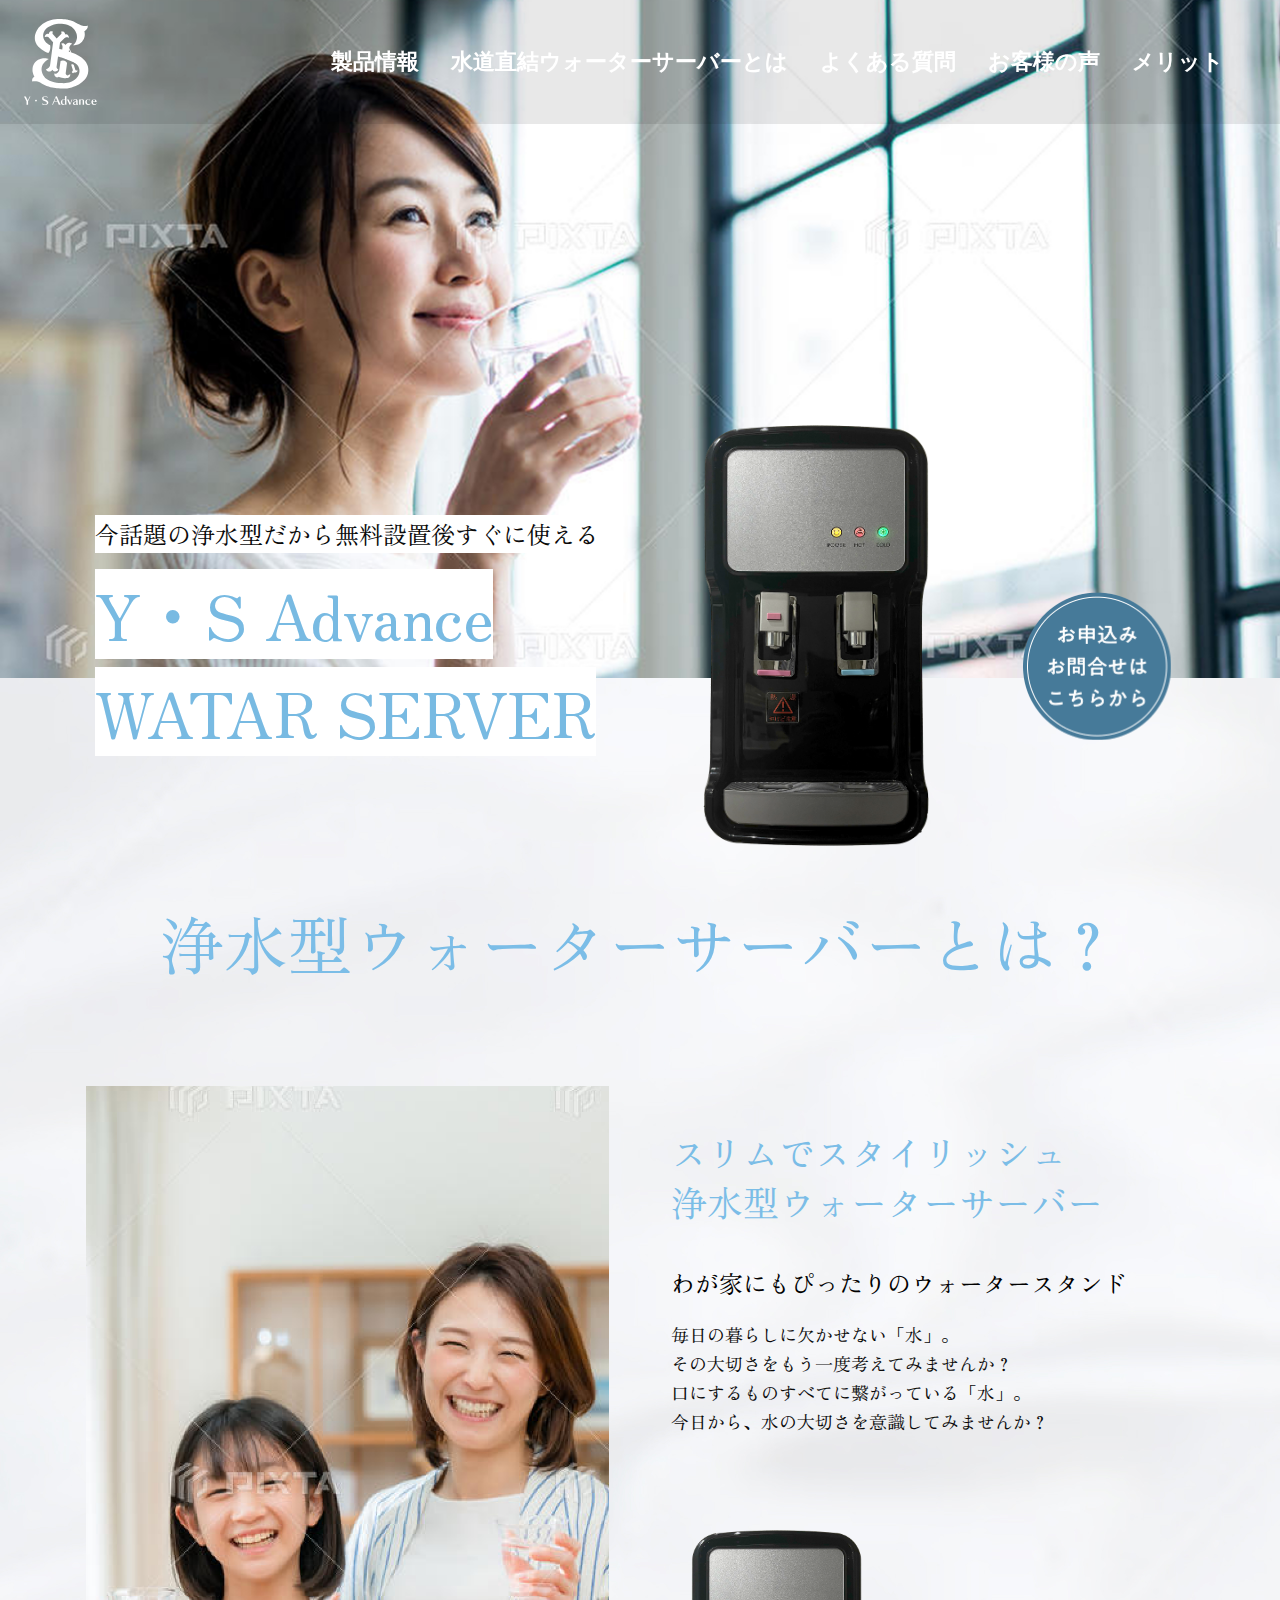
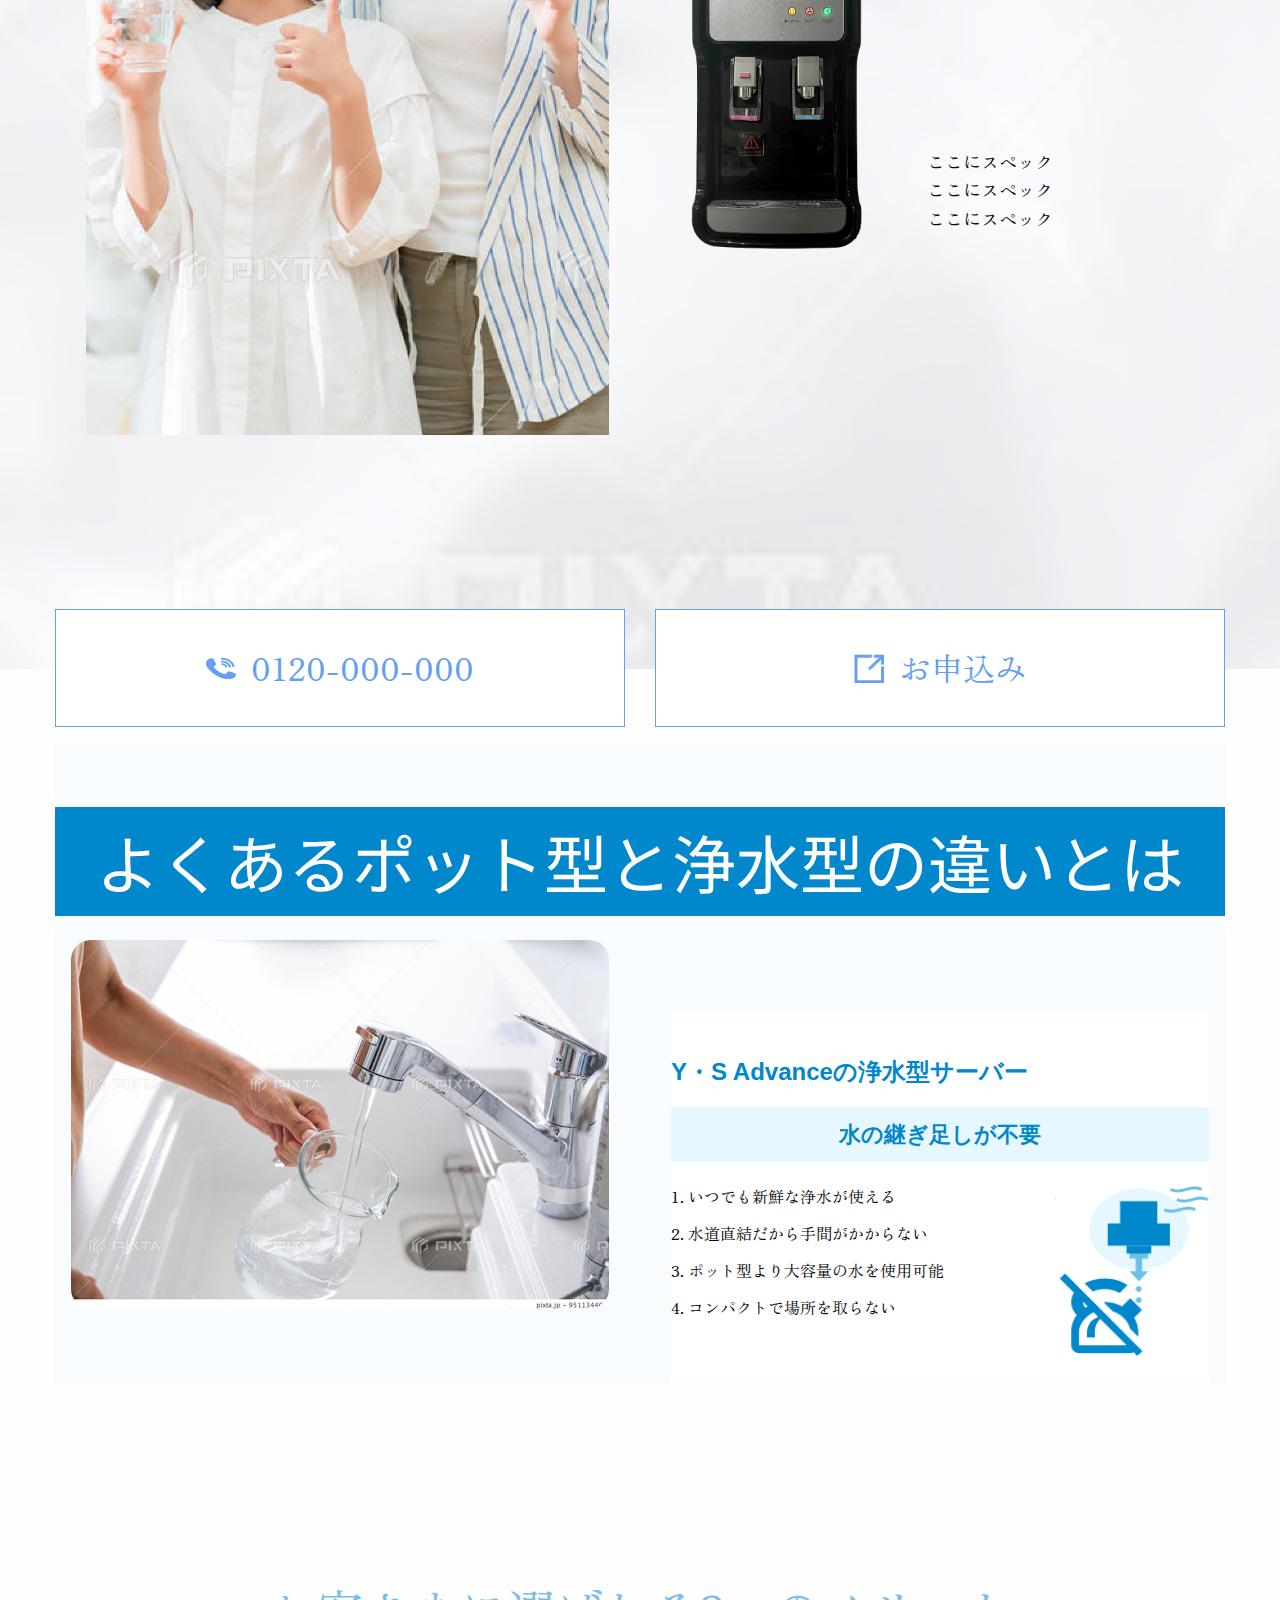
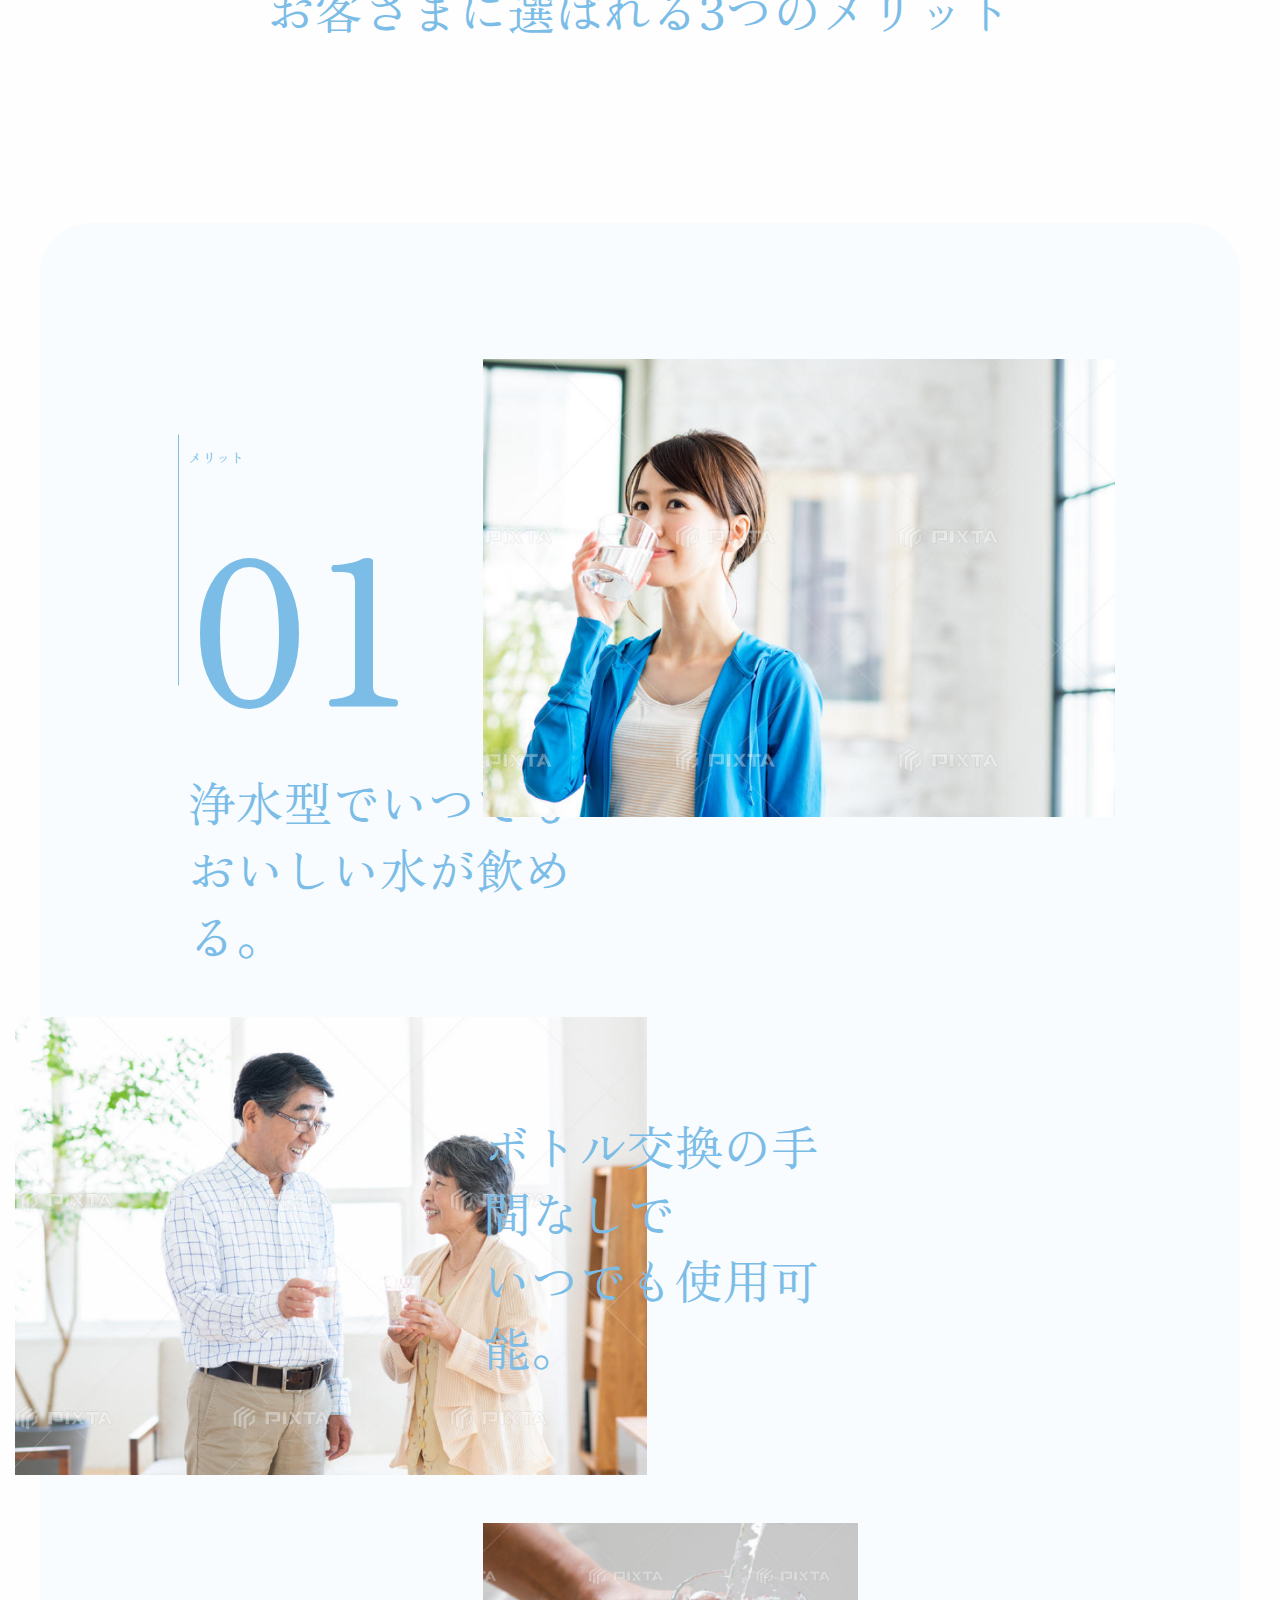
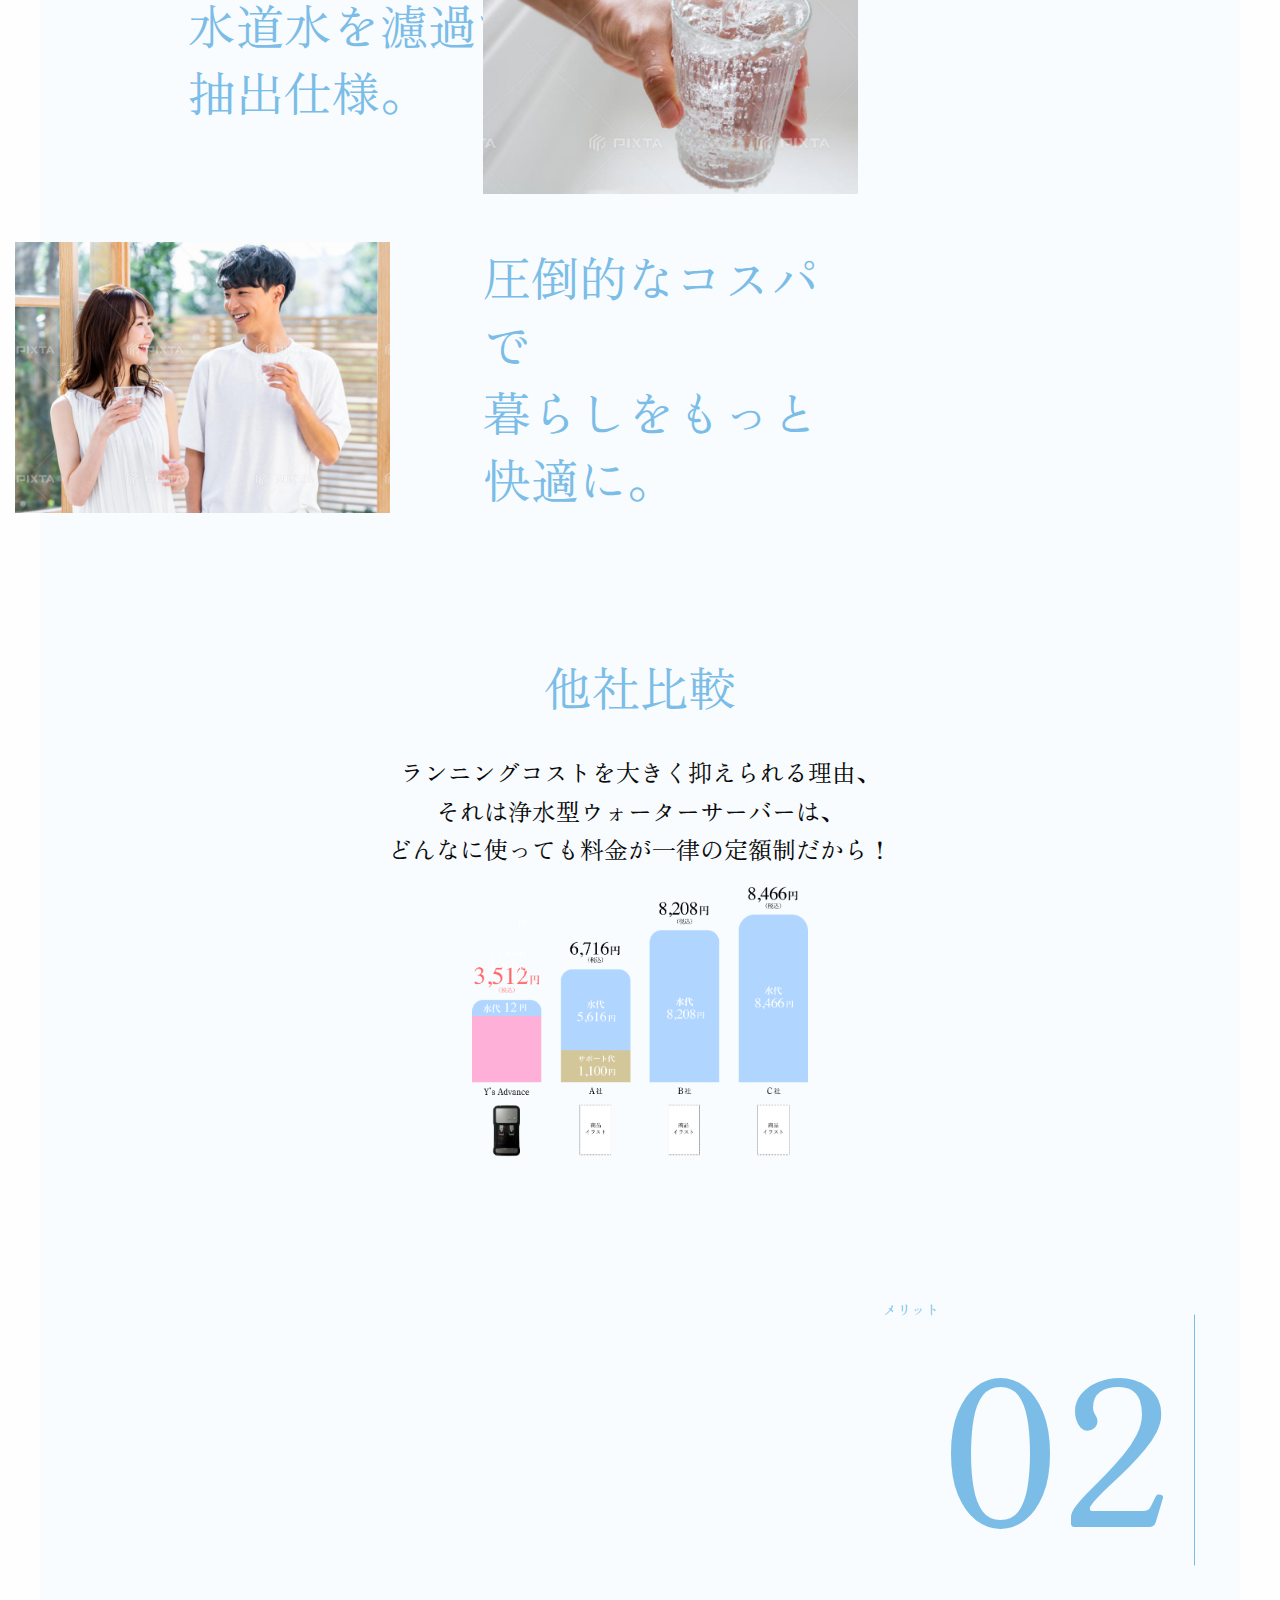
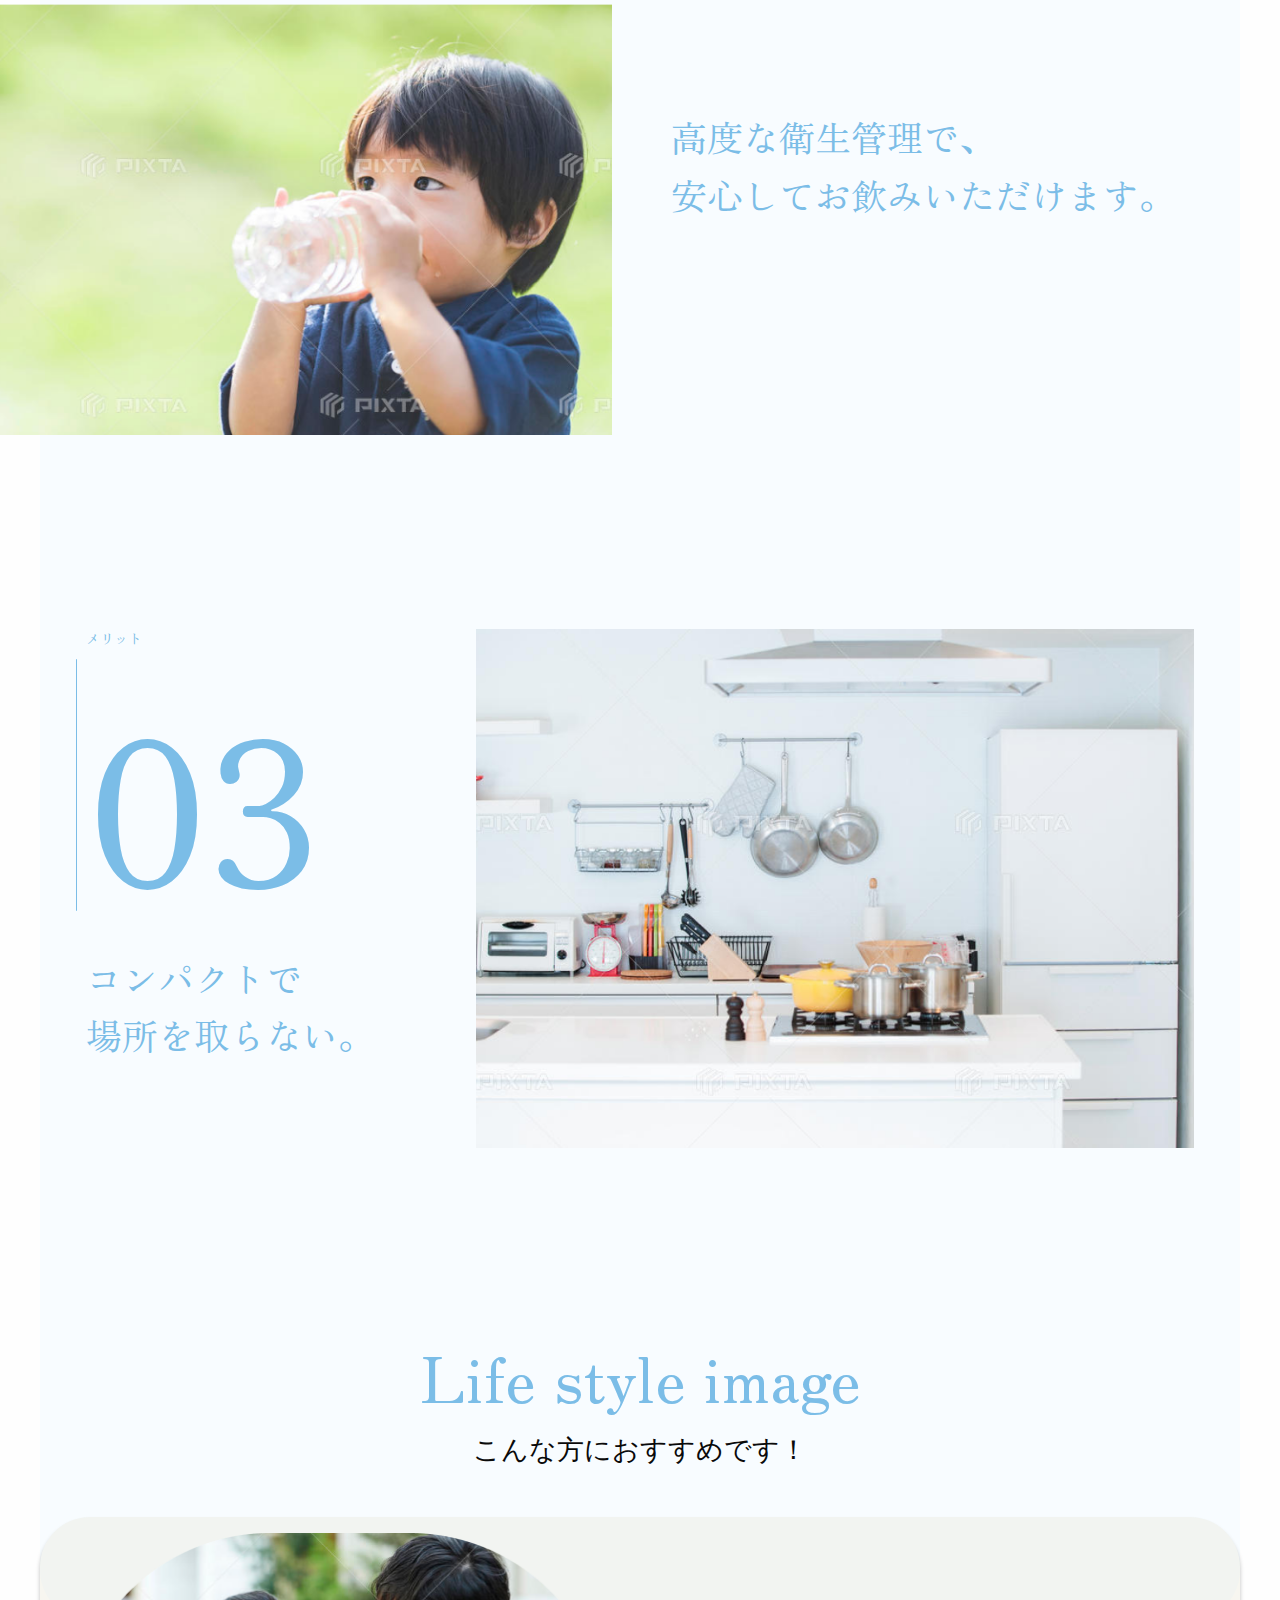
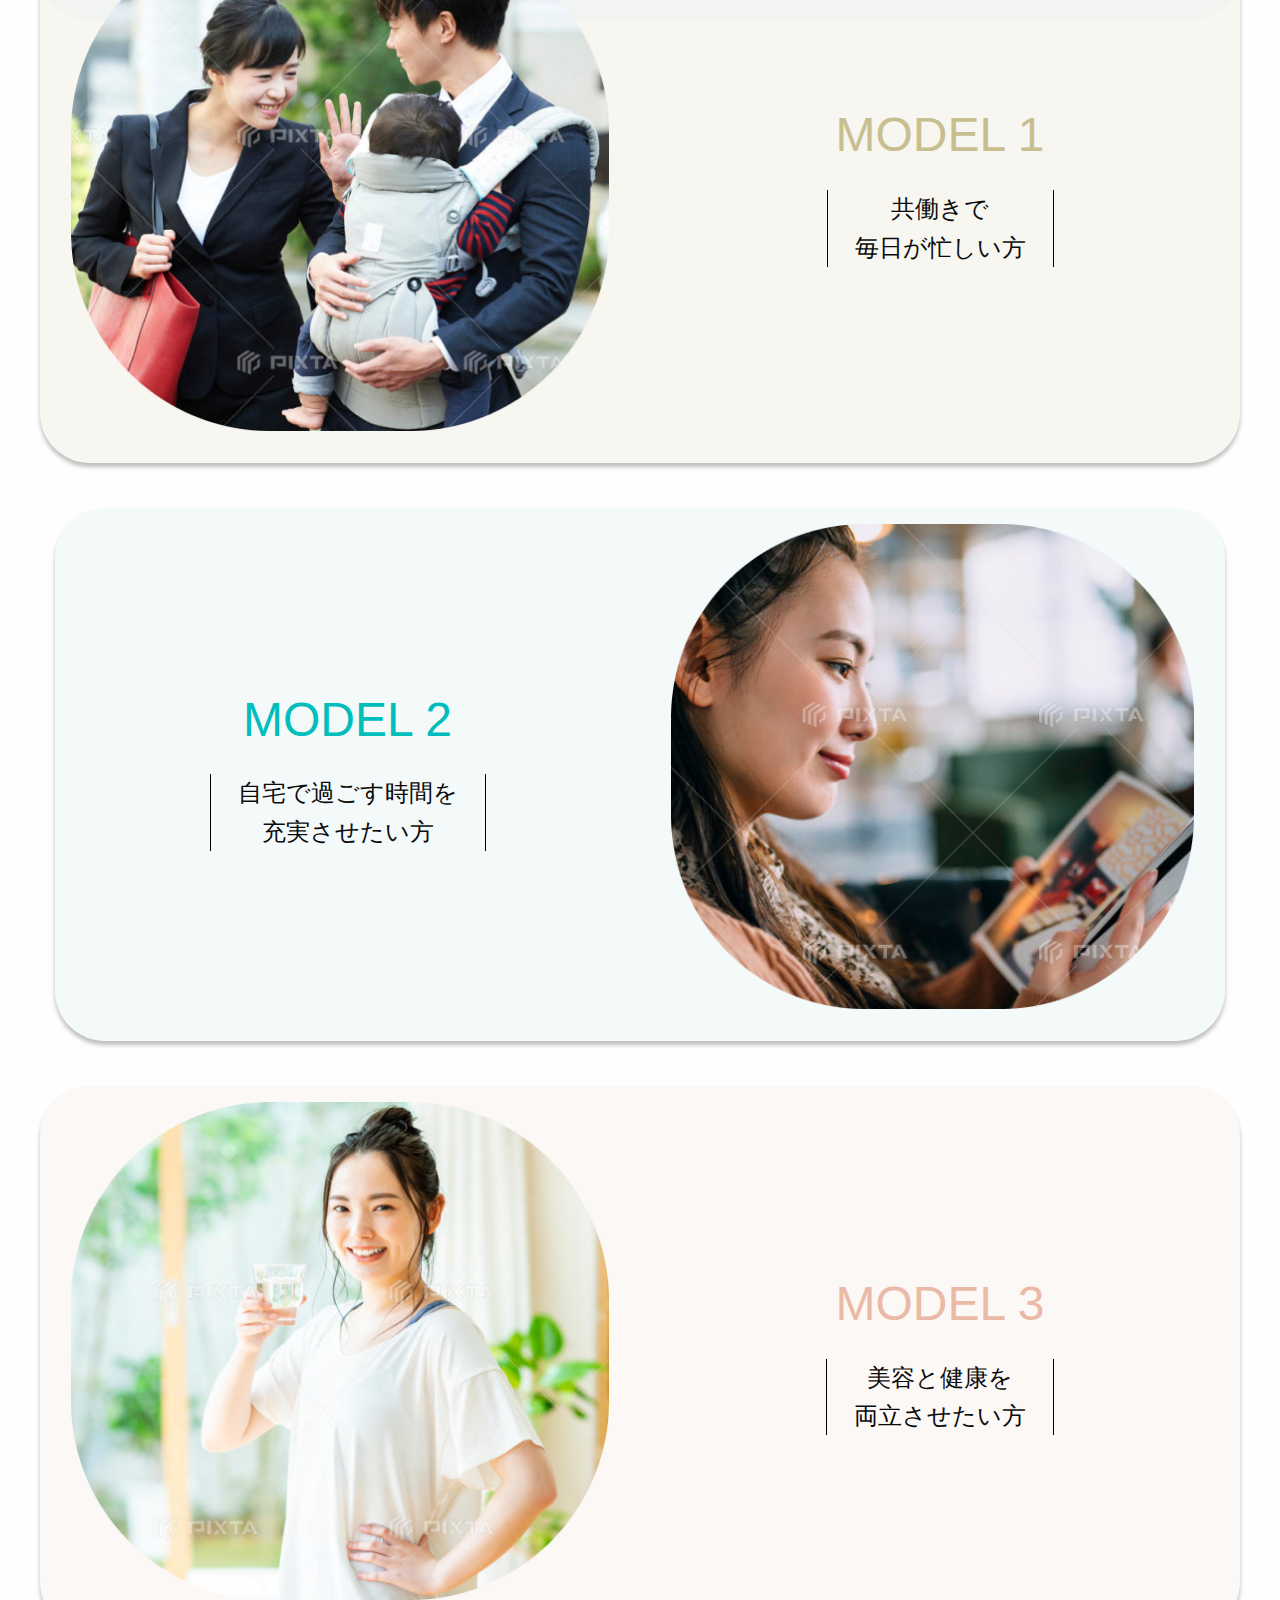
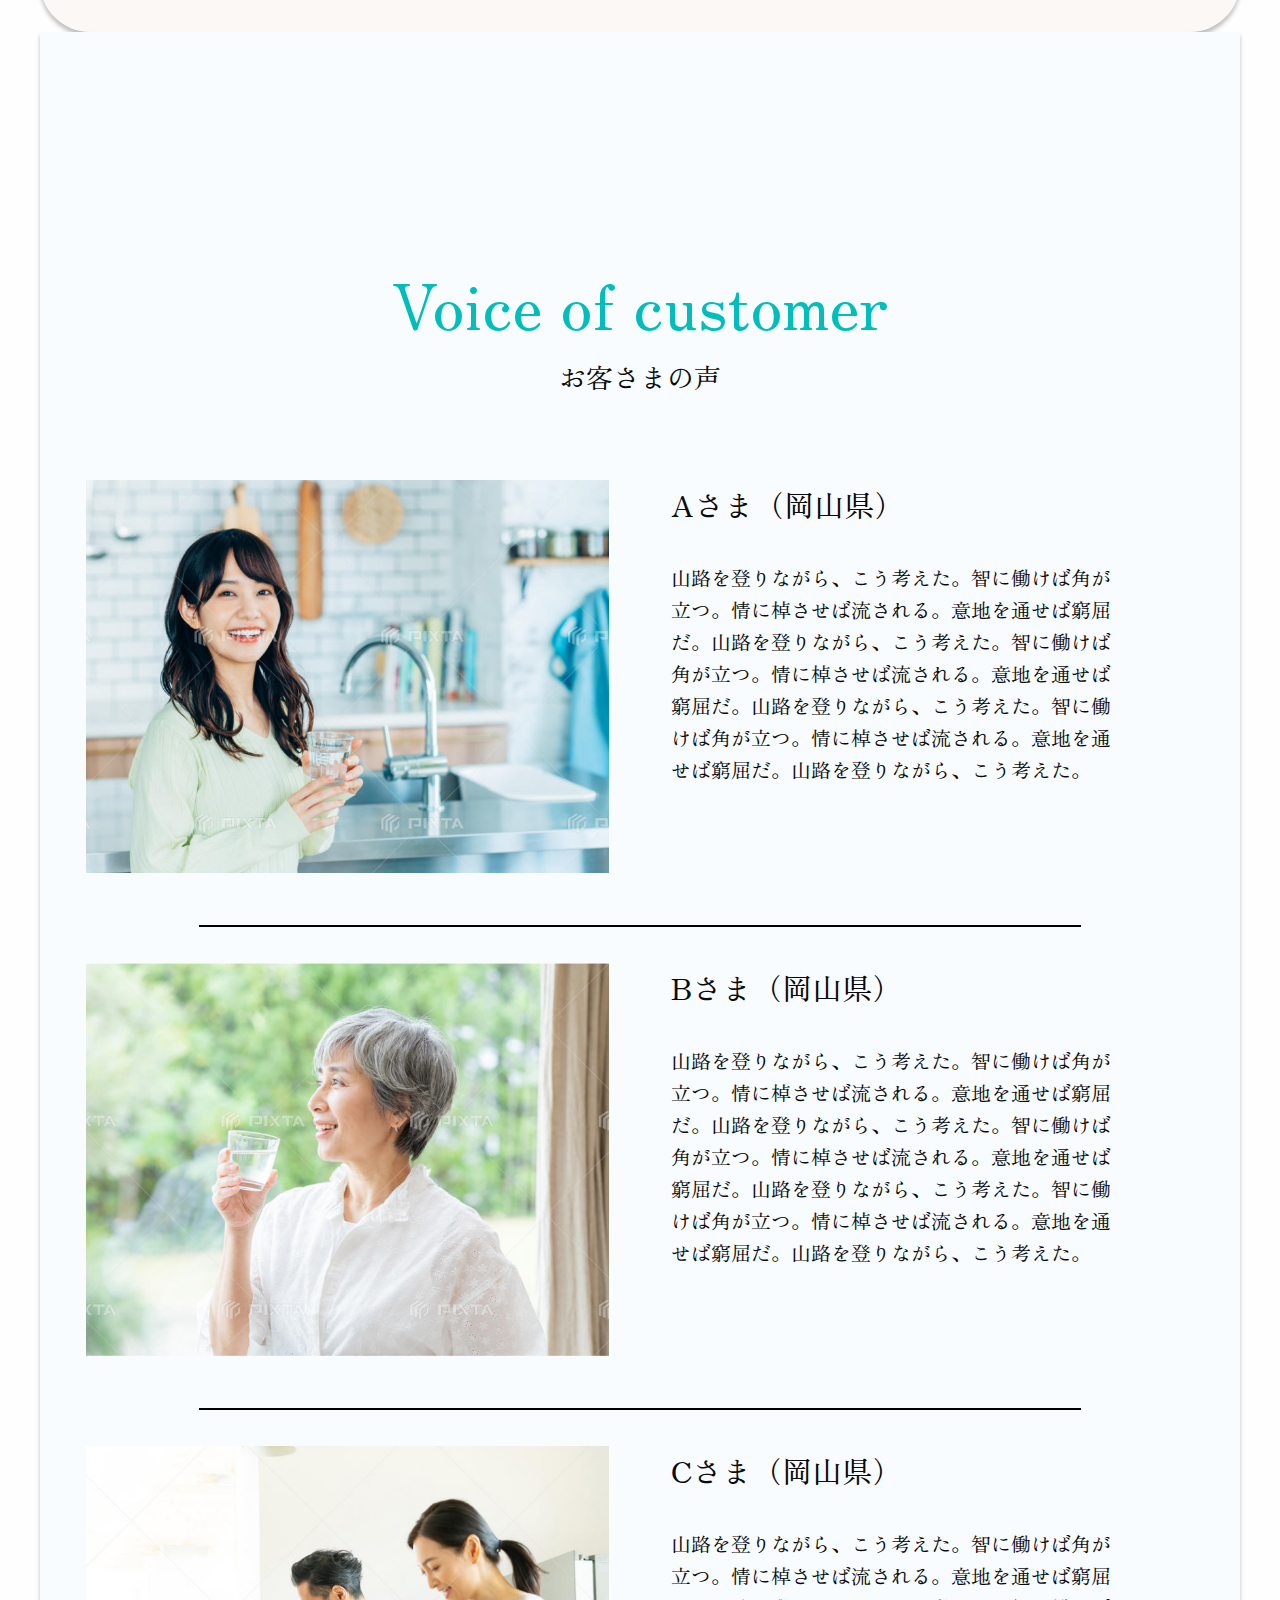
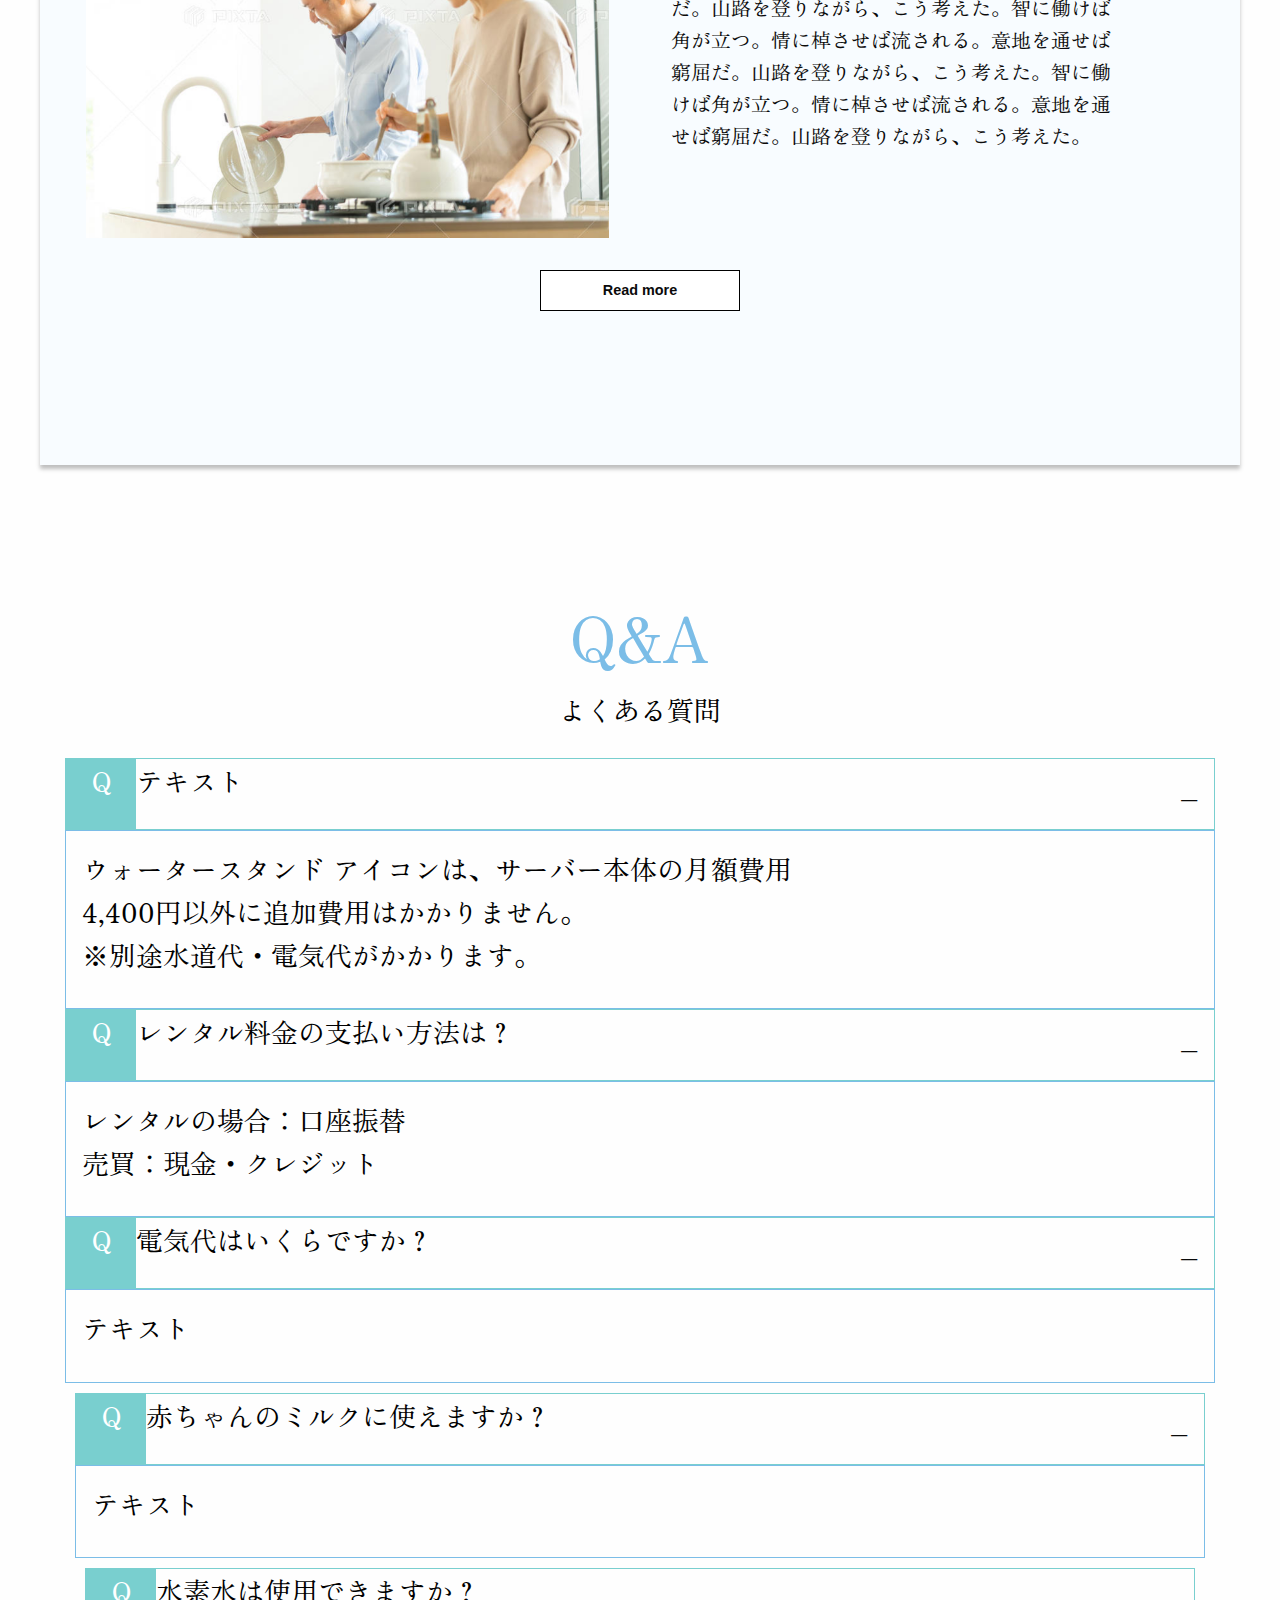
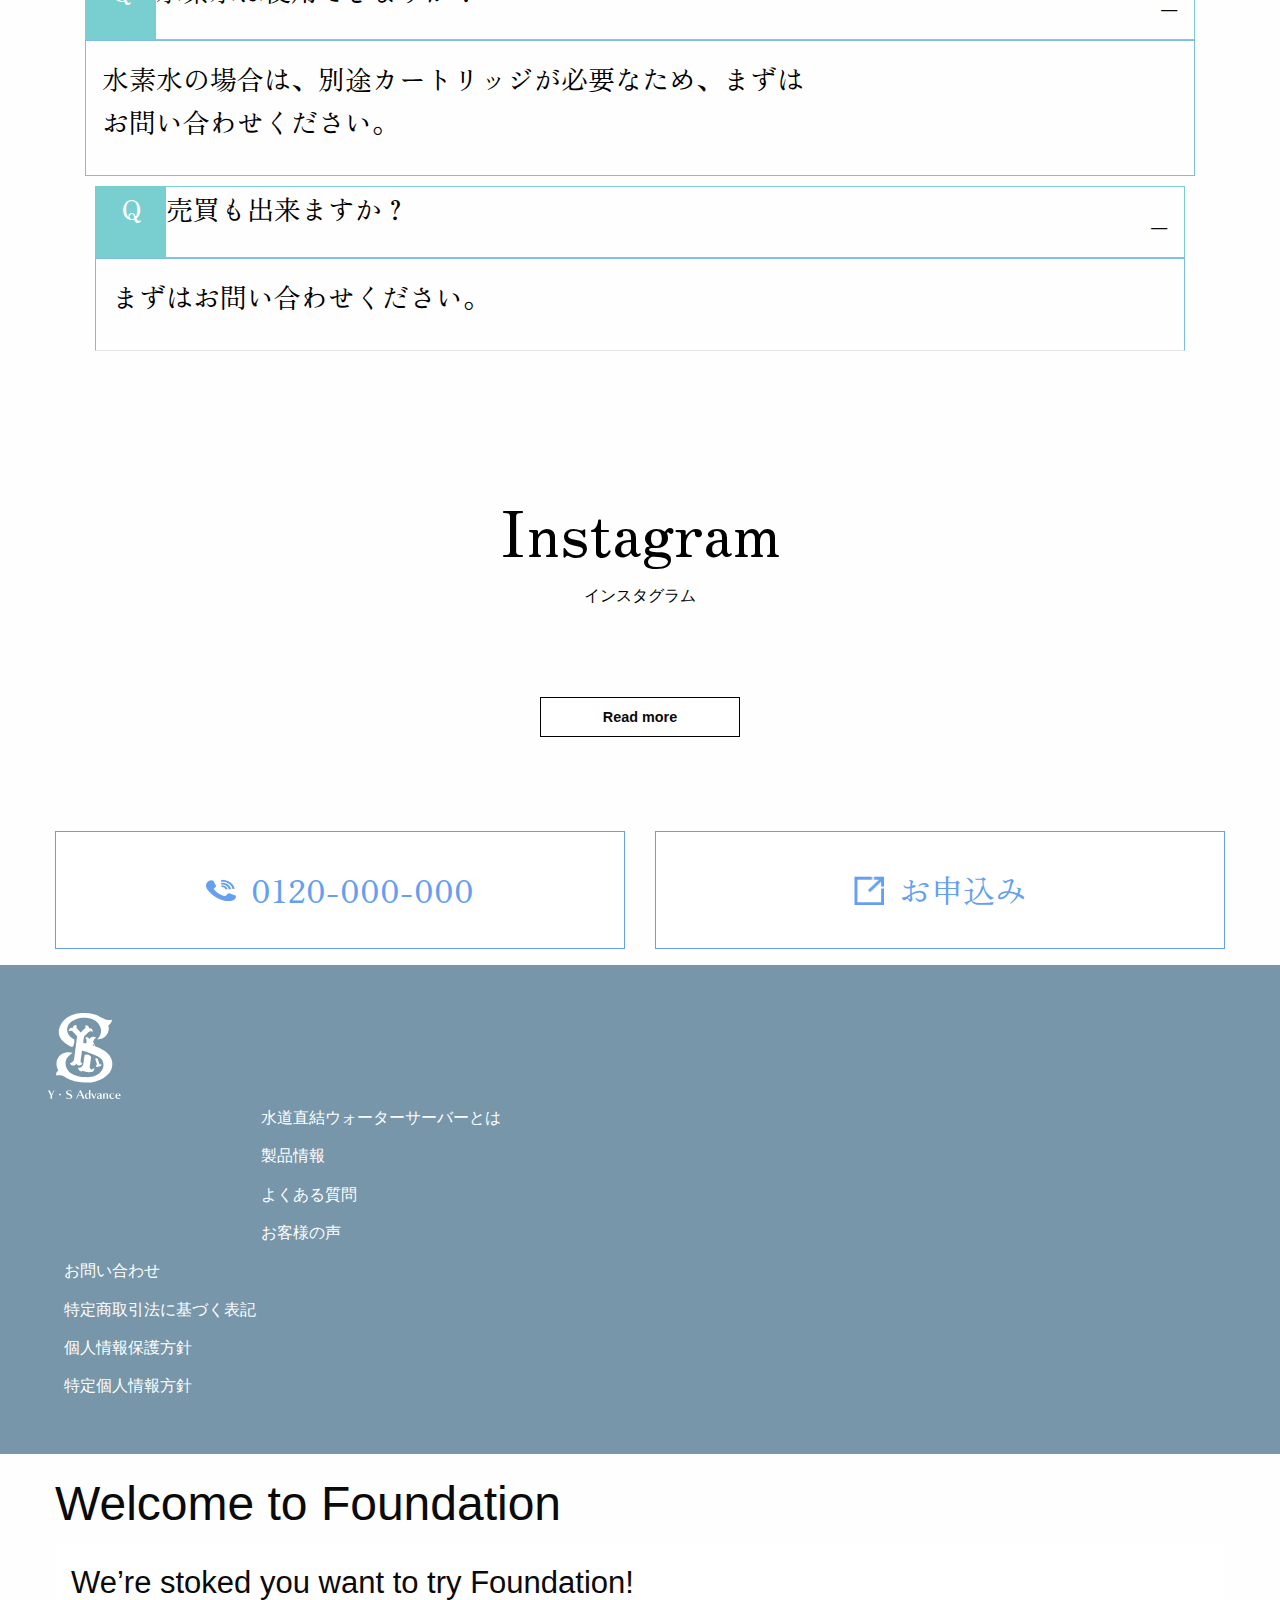
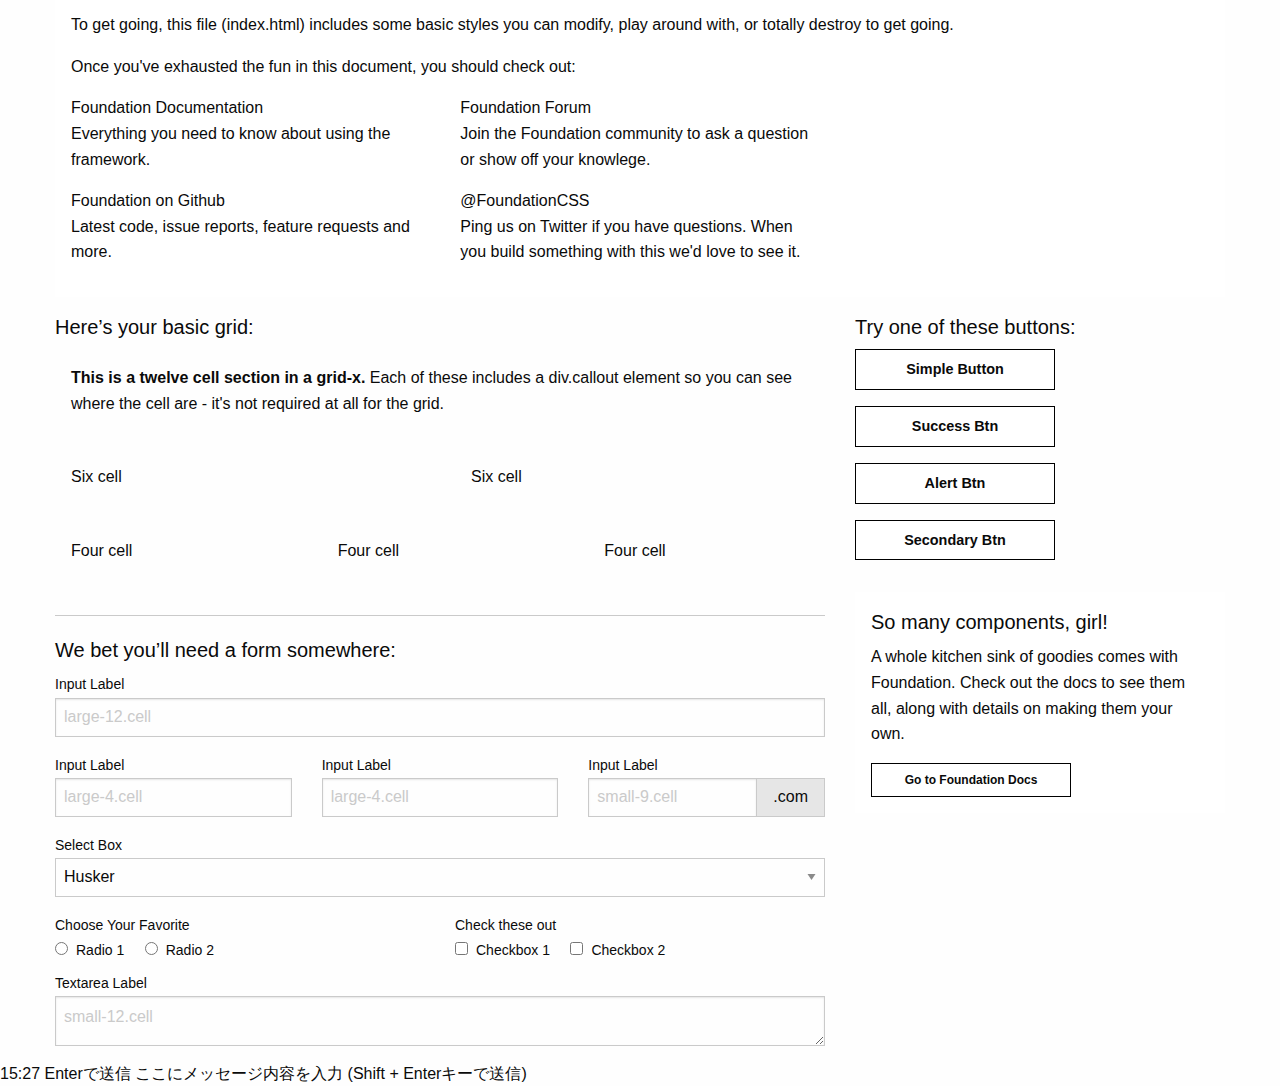
==== commit 9df47782: "変更" ====
--- a/index.html
+++ b/index.html
@@ -274,14 +274,14 @@
 
       <div class="merit3">
         <div class="grid-x grid-padding-x merit_kitchen">
-          <div class="large-6 medium-6 cell">
+          <div class="large-4 medium-6 cell">
             <div class="primary callout">
-              <h3 class="merit3__title">03</h3>
+              <h3 class="merit3__title"><span>03</span></h3>
               <p class="merit3__txt">コンパクトで<br>
                 場所を取らない。</p>
             </div>
           </div>
-          <div class="large-6 medium-6 cell">
+          <div class="large-8 medium-6 cell">
             <div class="primary callout merit3__img">
               <img src="img/merit05.png" alt="">
             </div>
--- a/css/app.css
+++ b/css/app.css
@@ -594,6 +594,30 @@
     justify-content: end;
 }
 
+.merit2__title span{
+    display: inline-block;
+    position: relative;
+    padding-right: 20px;
+    margin-right: 30px;
+
+}
+
+.merit3__title span:after {
+    content: "";
+    display: block;
+    margin-bottom: 12px;
+    border-left: 1px solid #7BBDE7;
+    width: 10px;
+    height: 251px;
+    position: absolute;
+    top: 50%;
+    left: -10px;
+    transform: translate(0, -50%);
+}
+
+
+
+
 .merit_af{
     padding-bottom: 60px;
 }
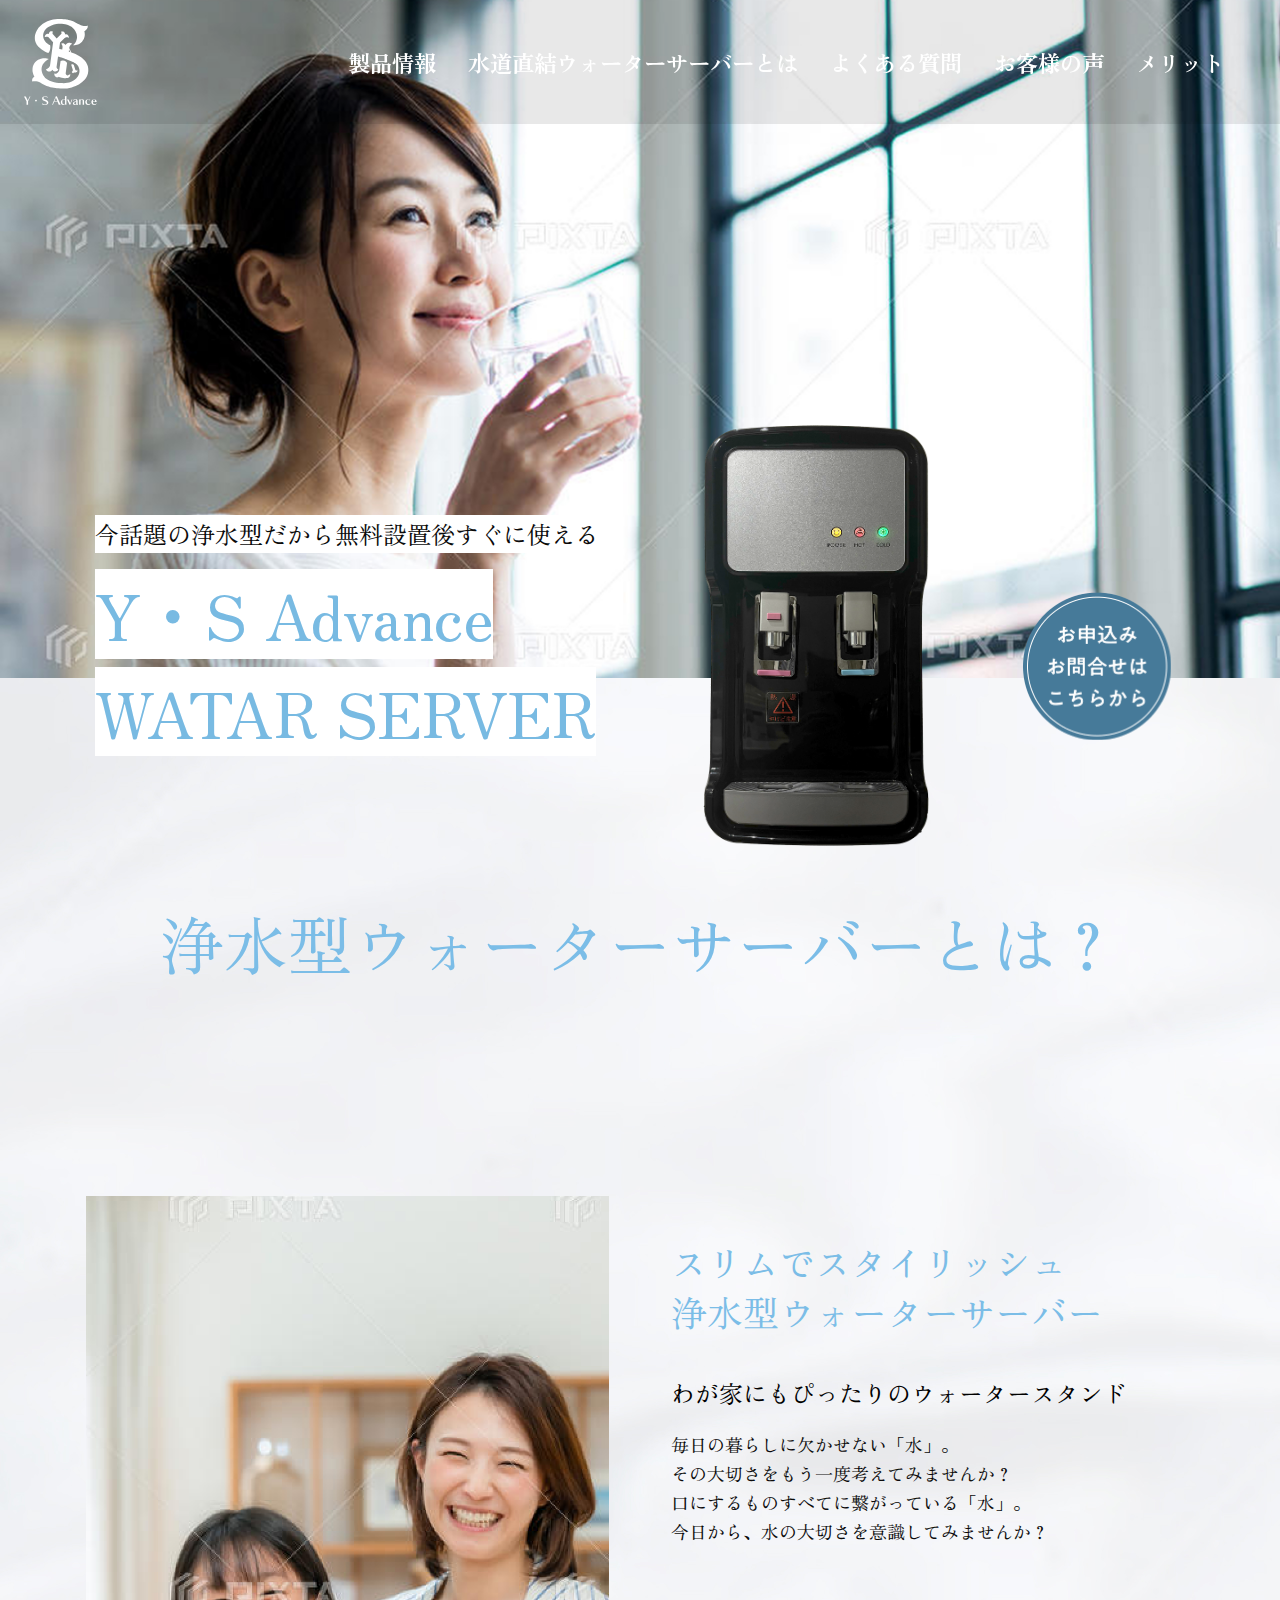
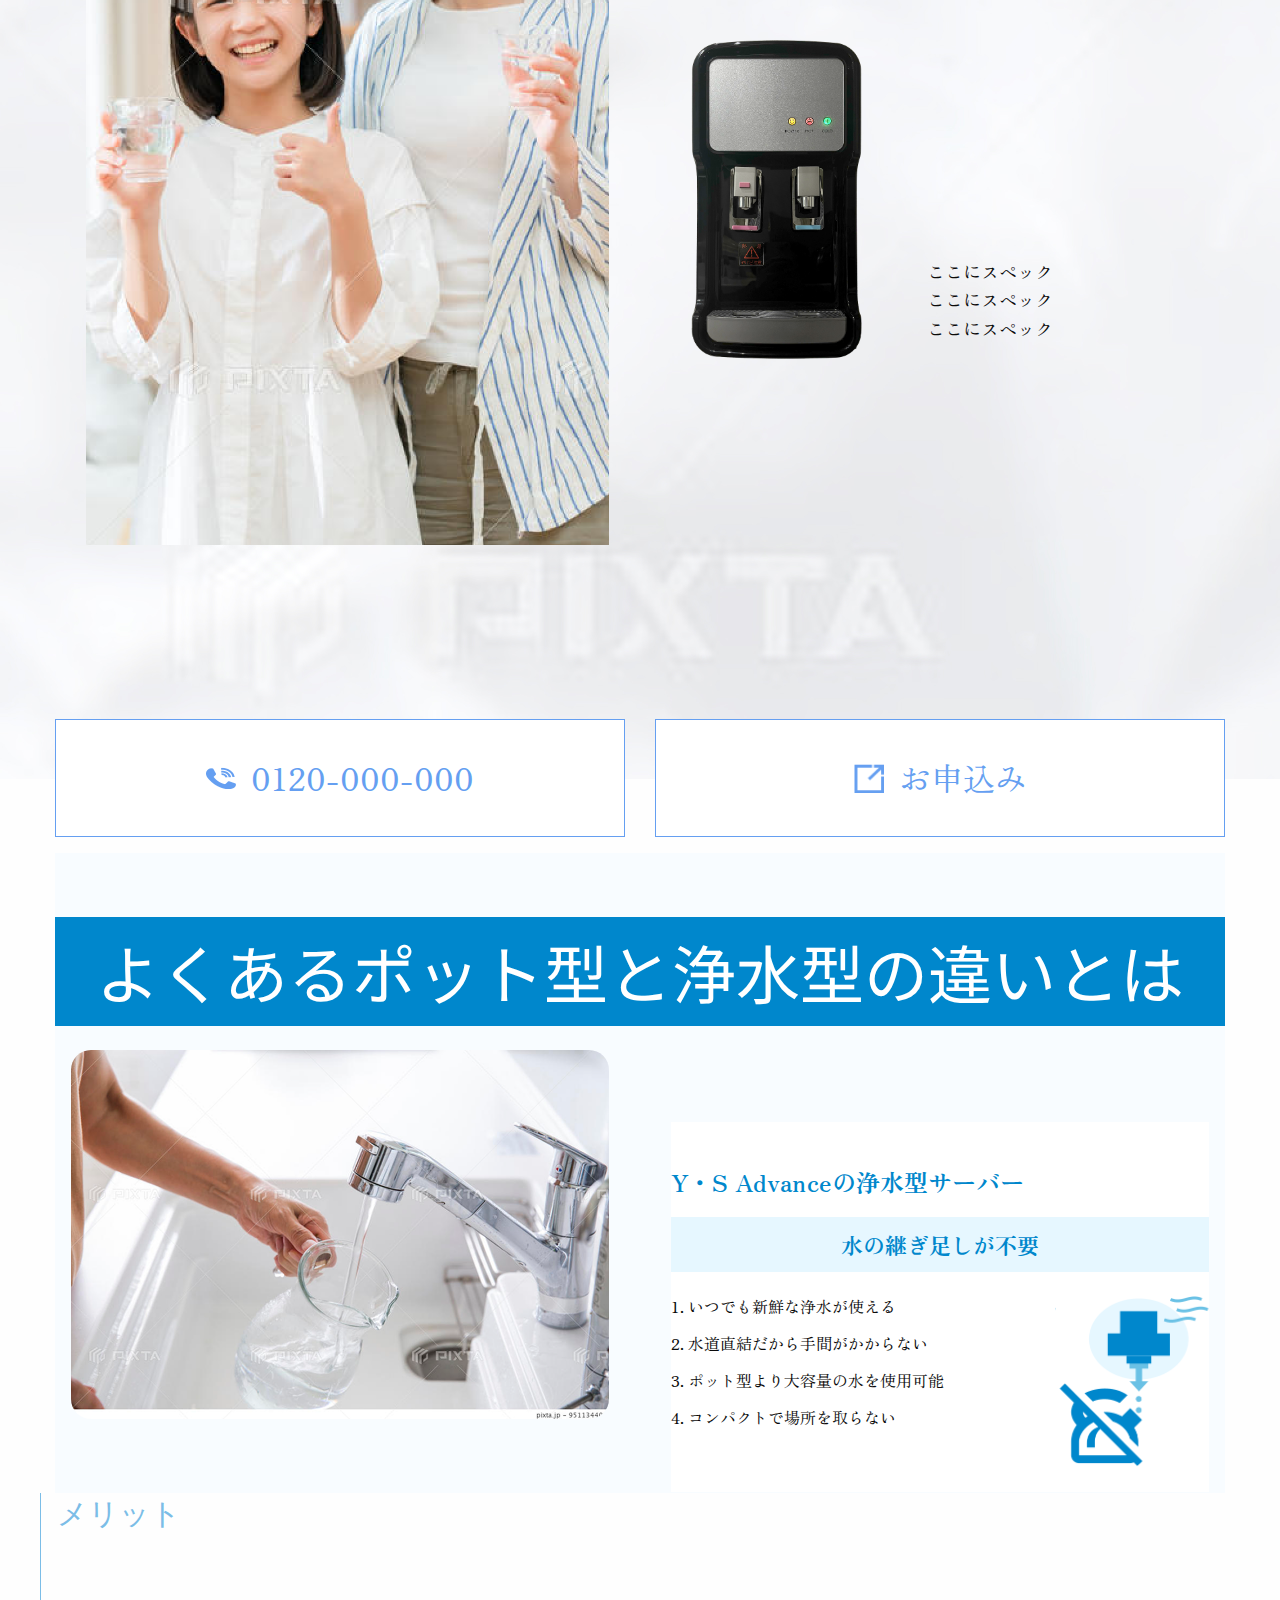
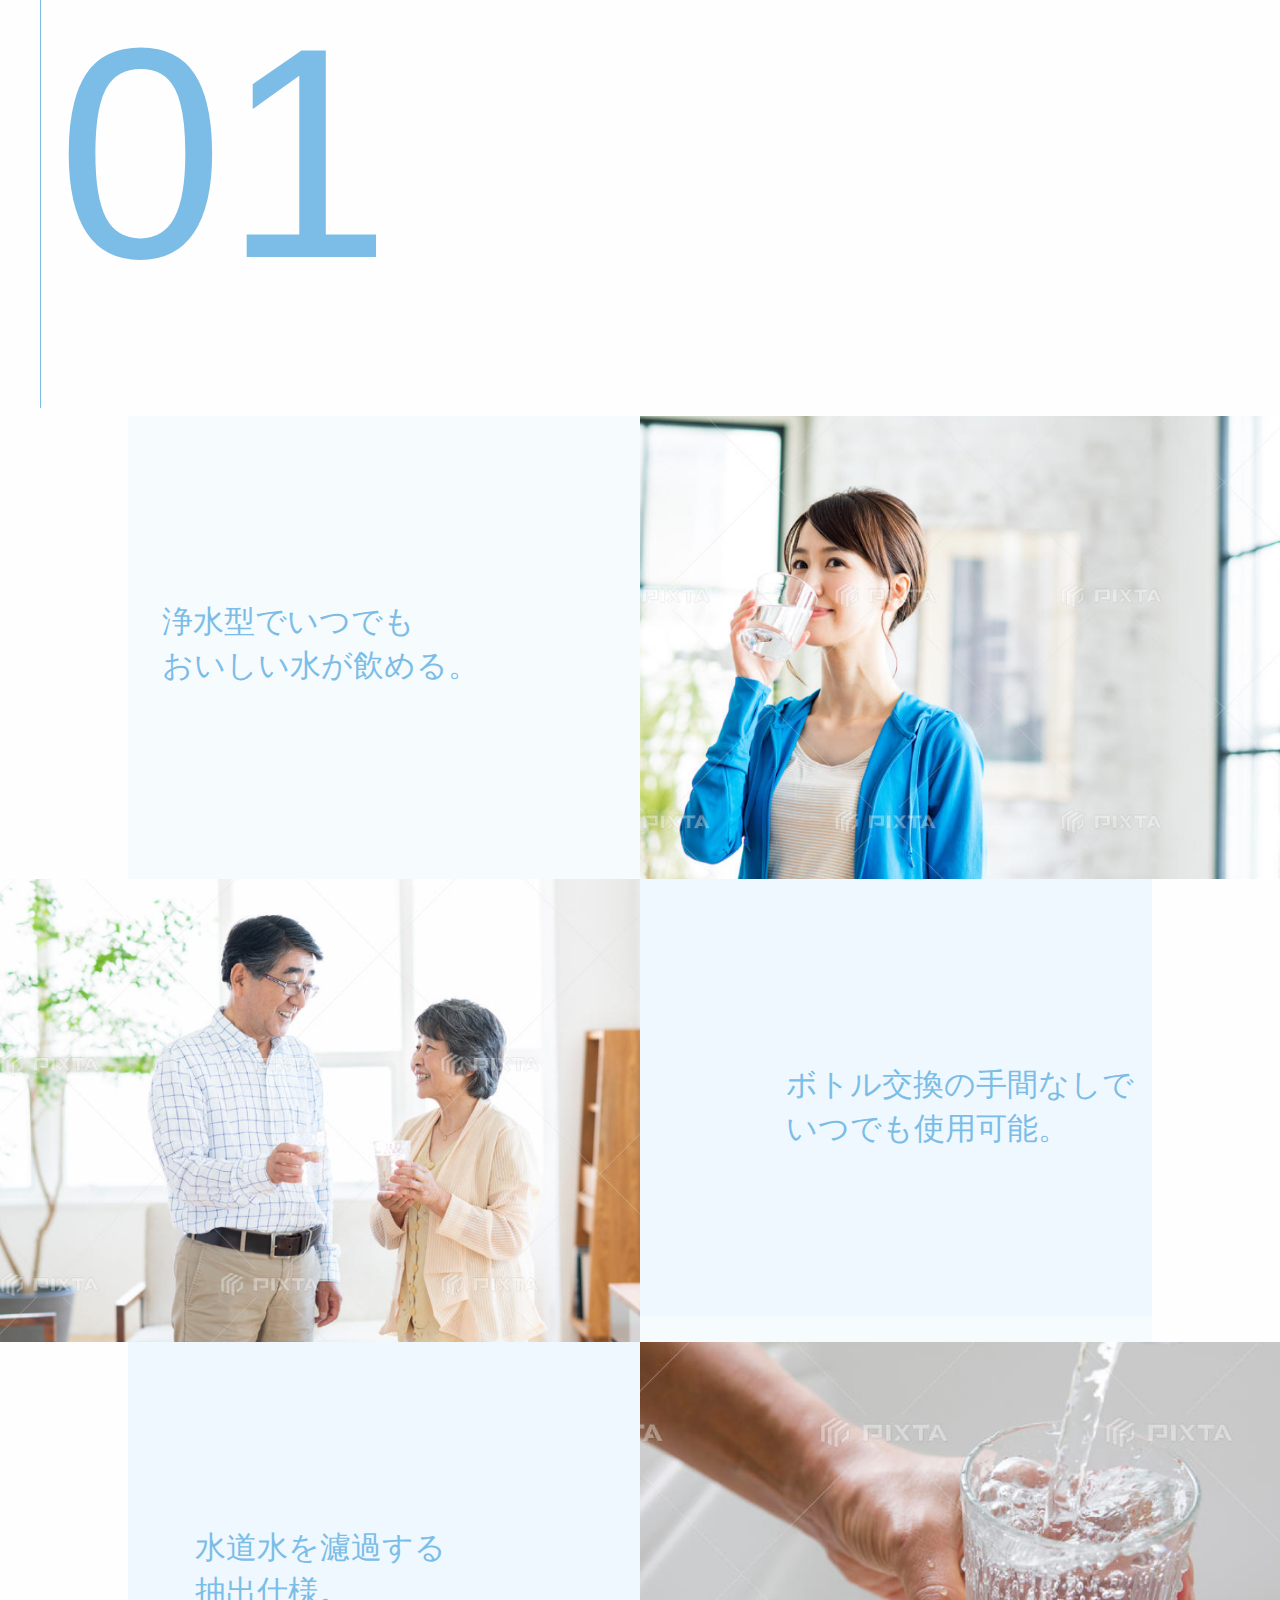
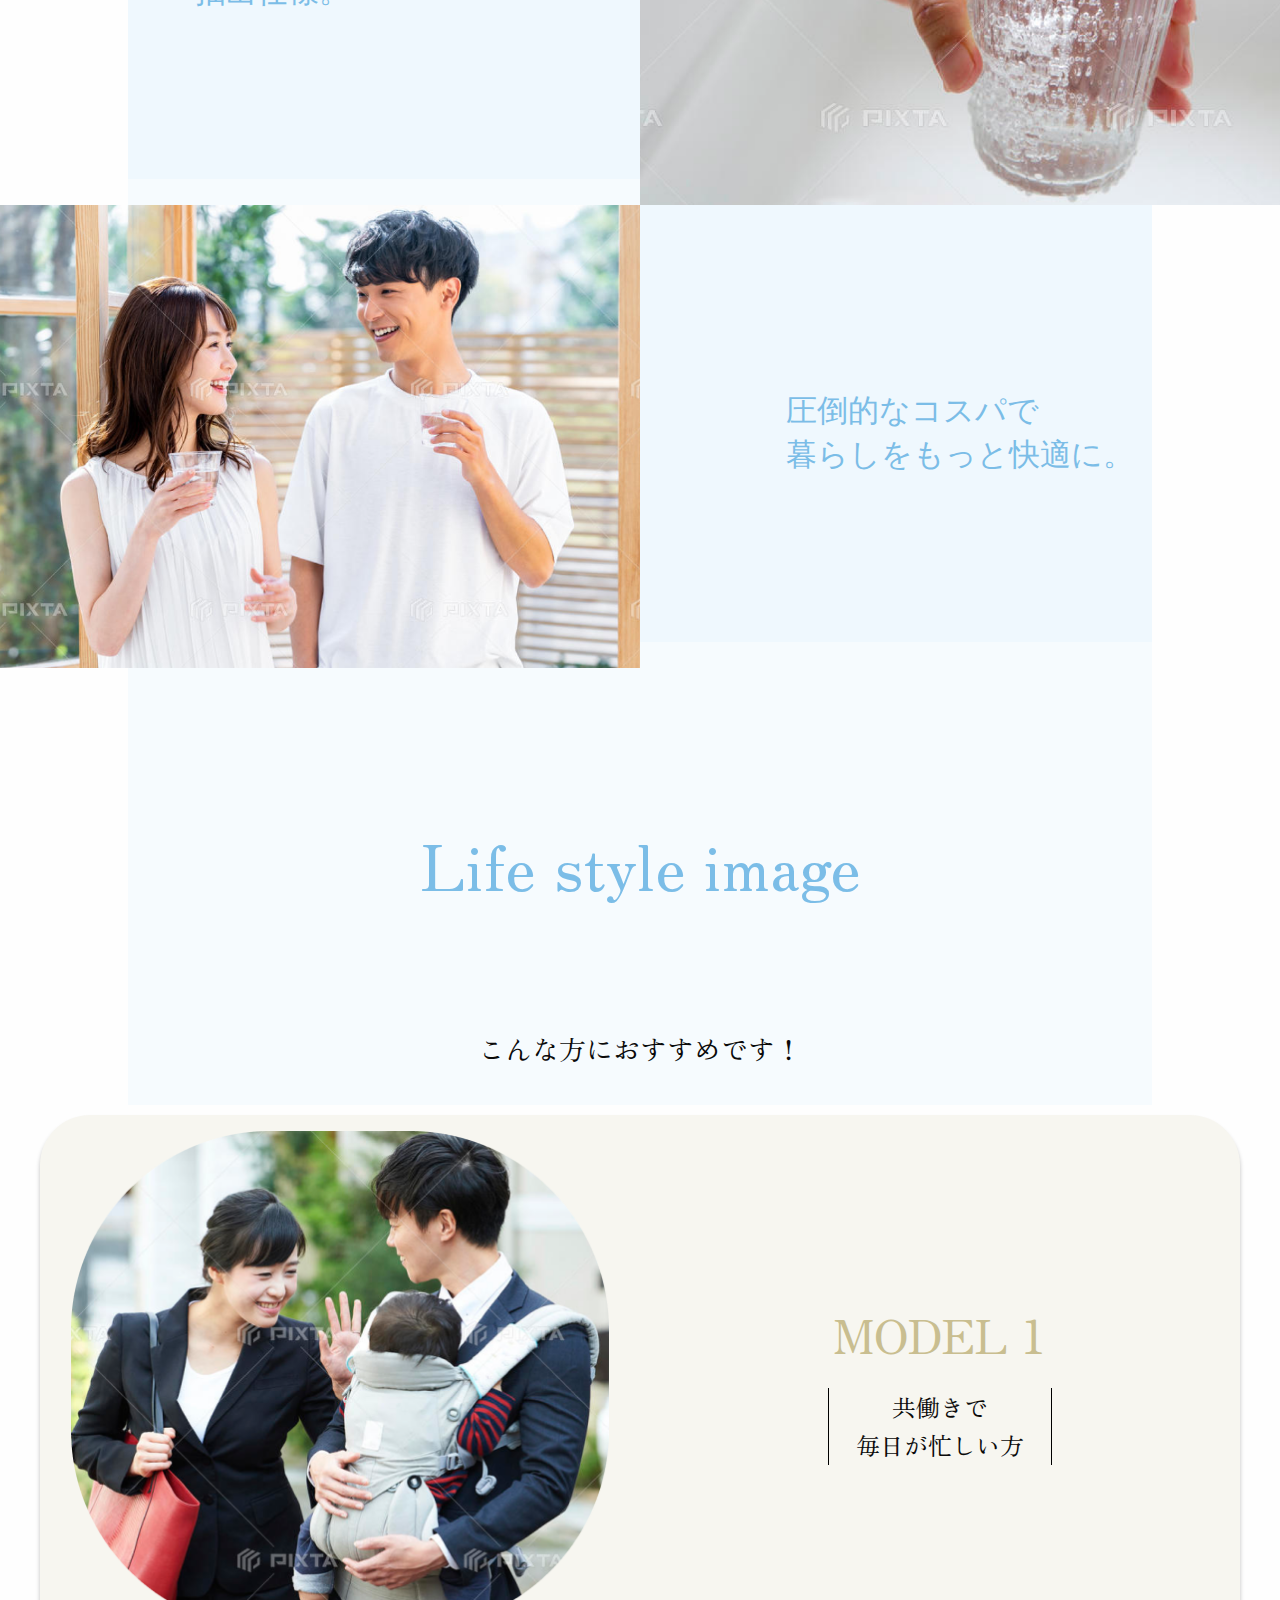
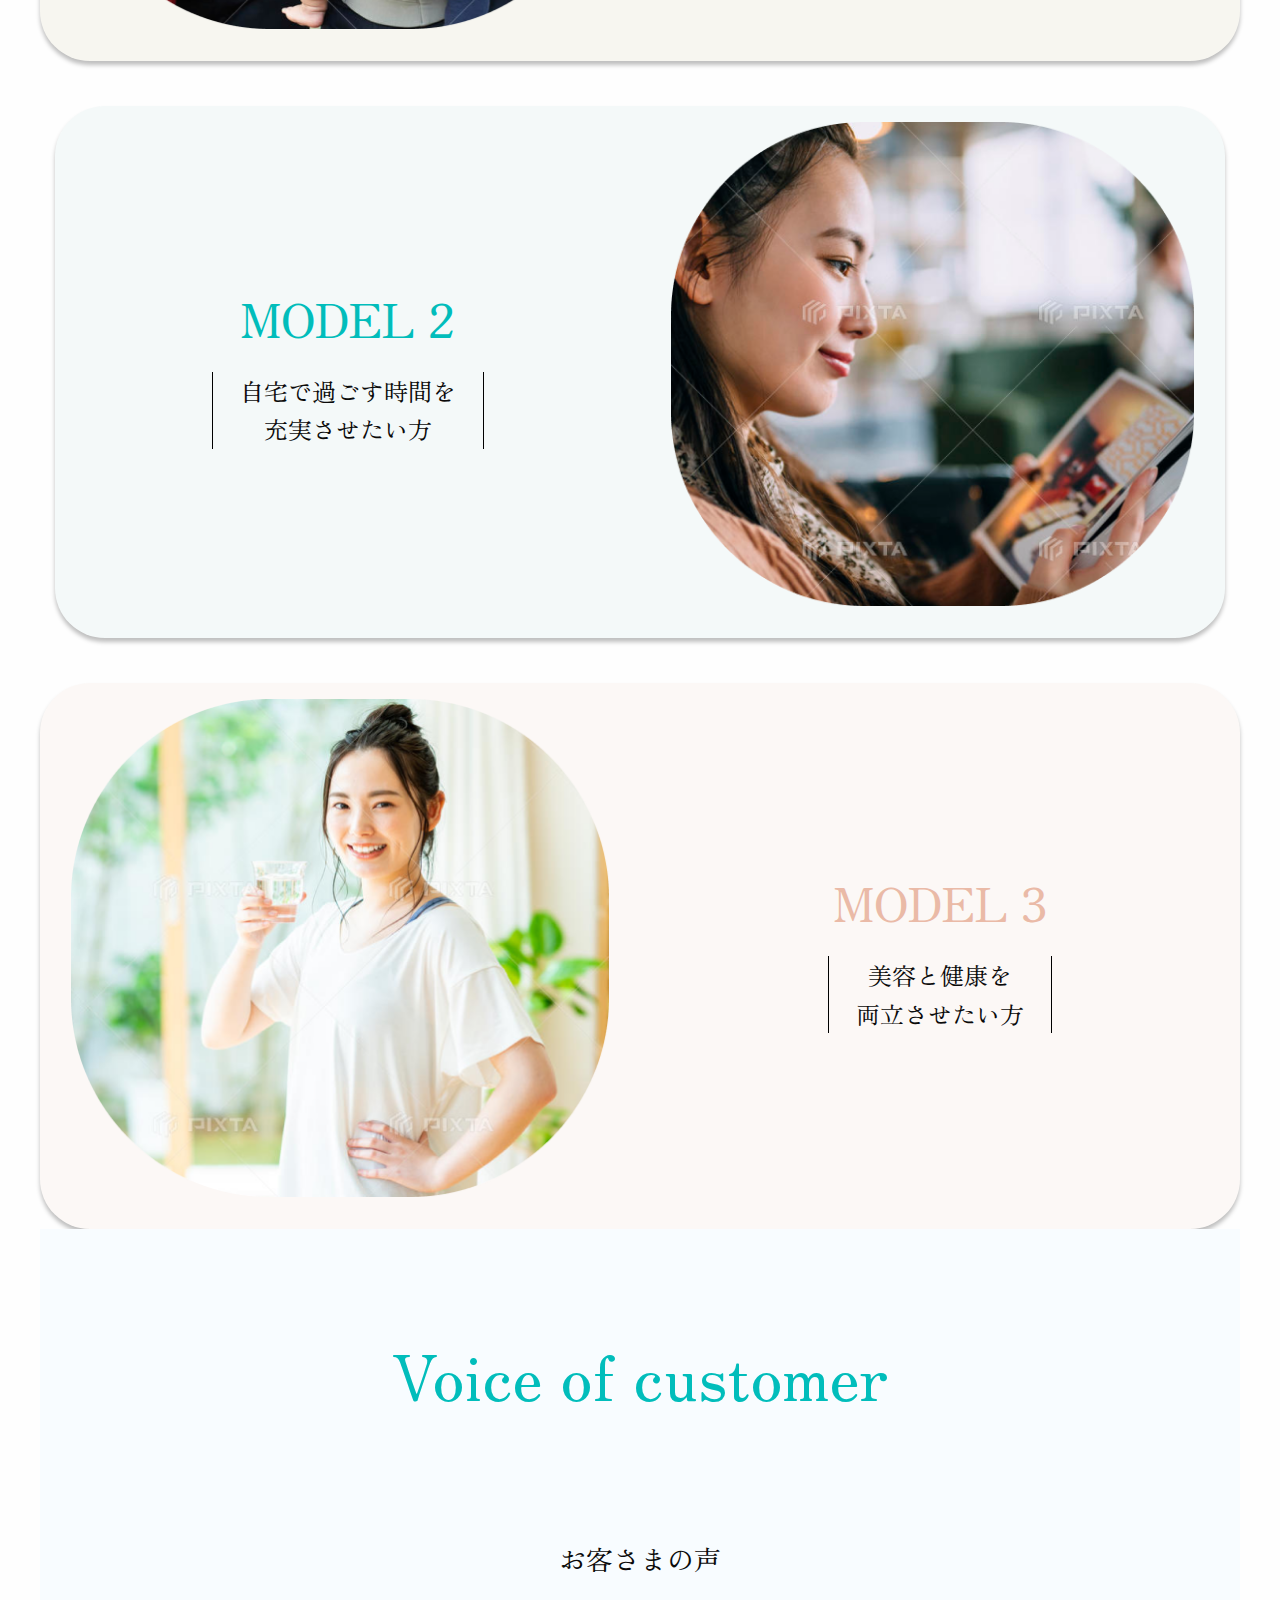
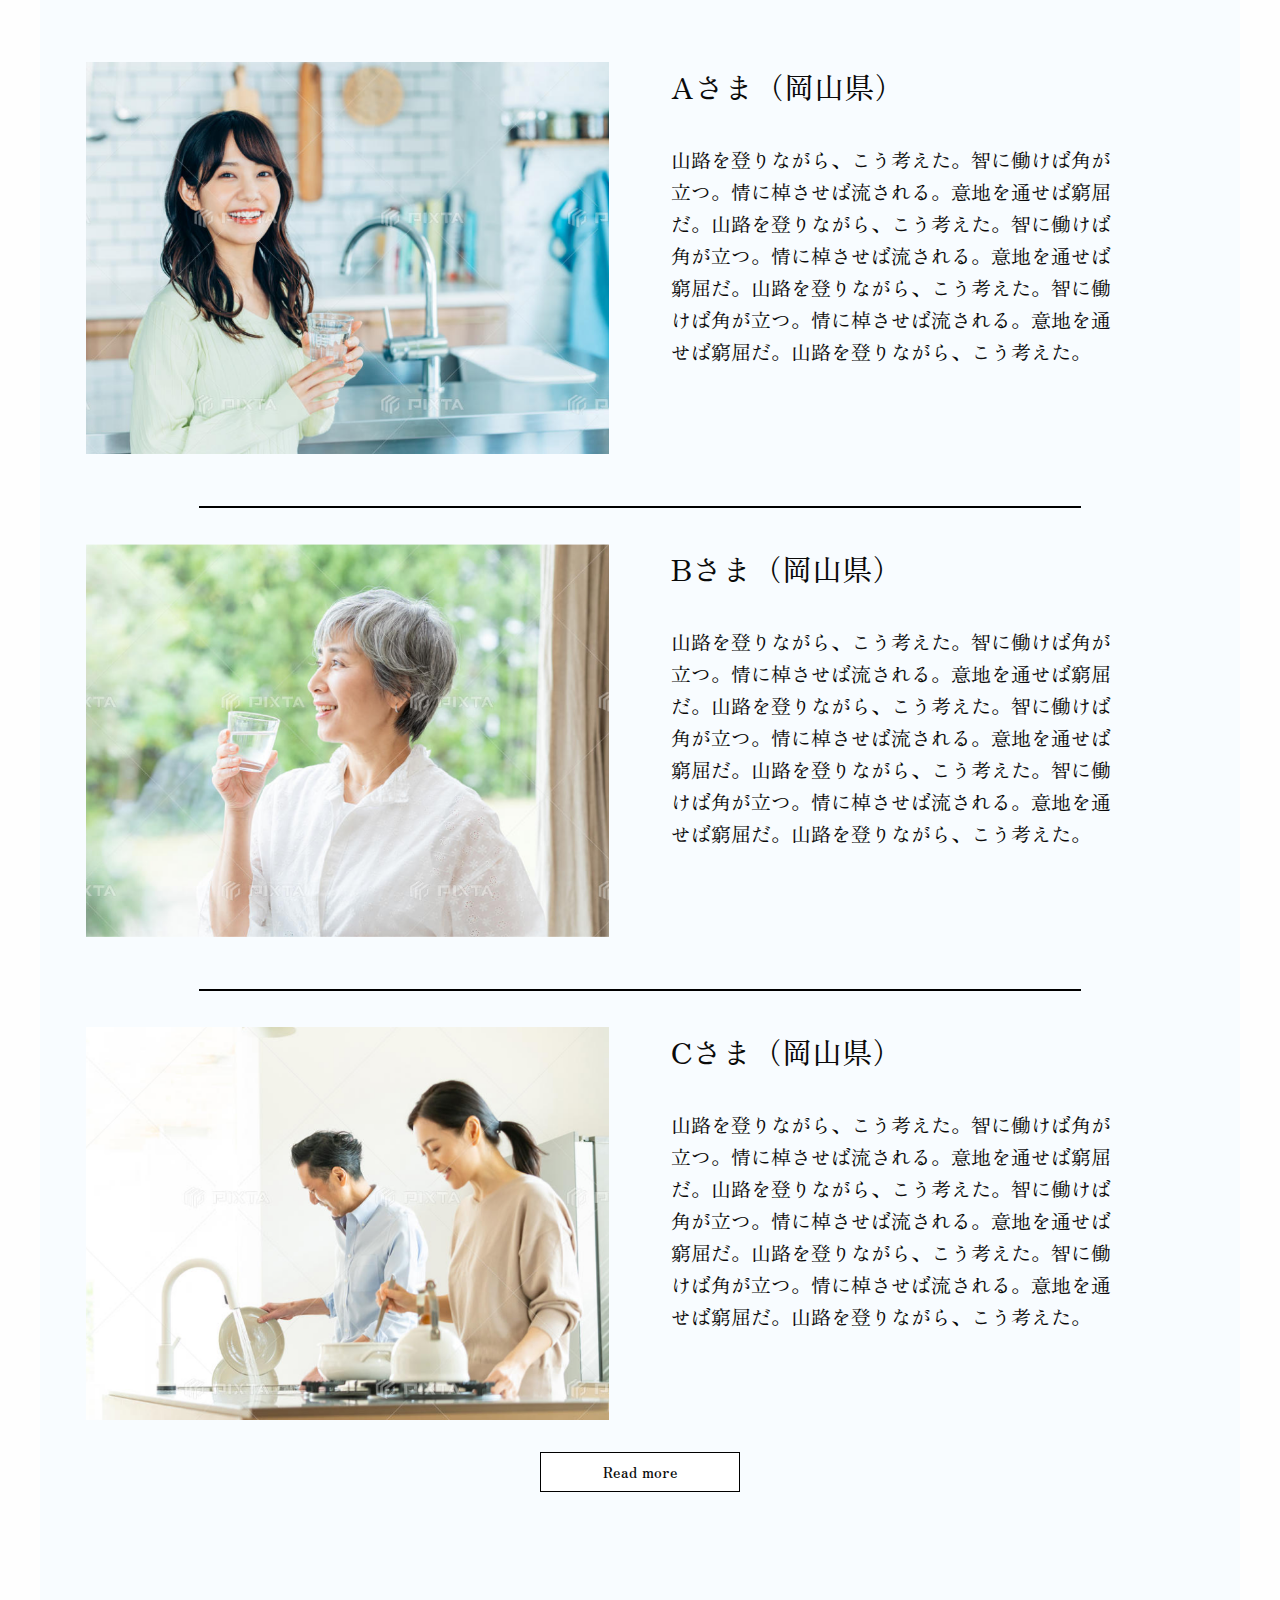
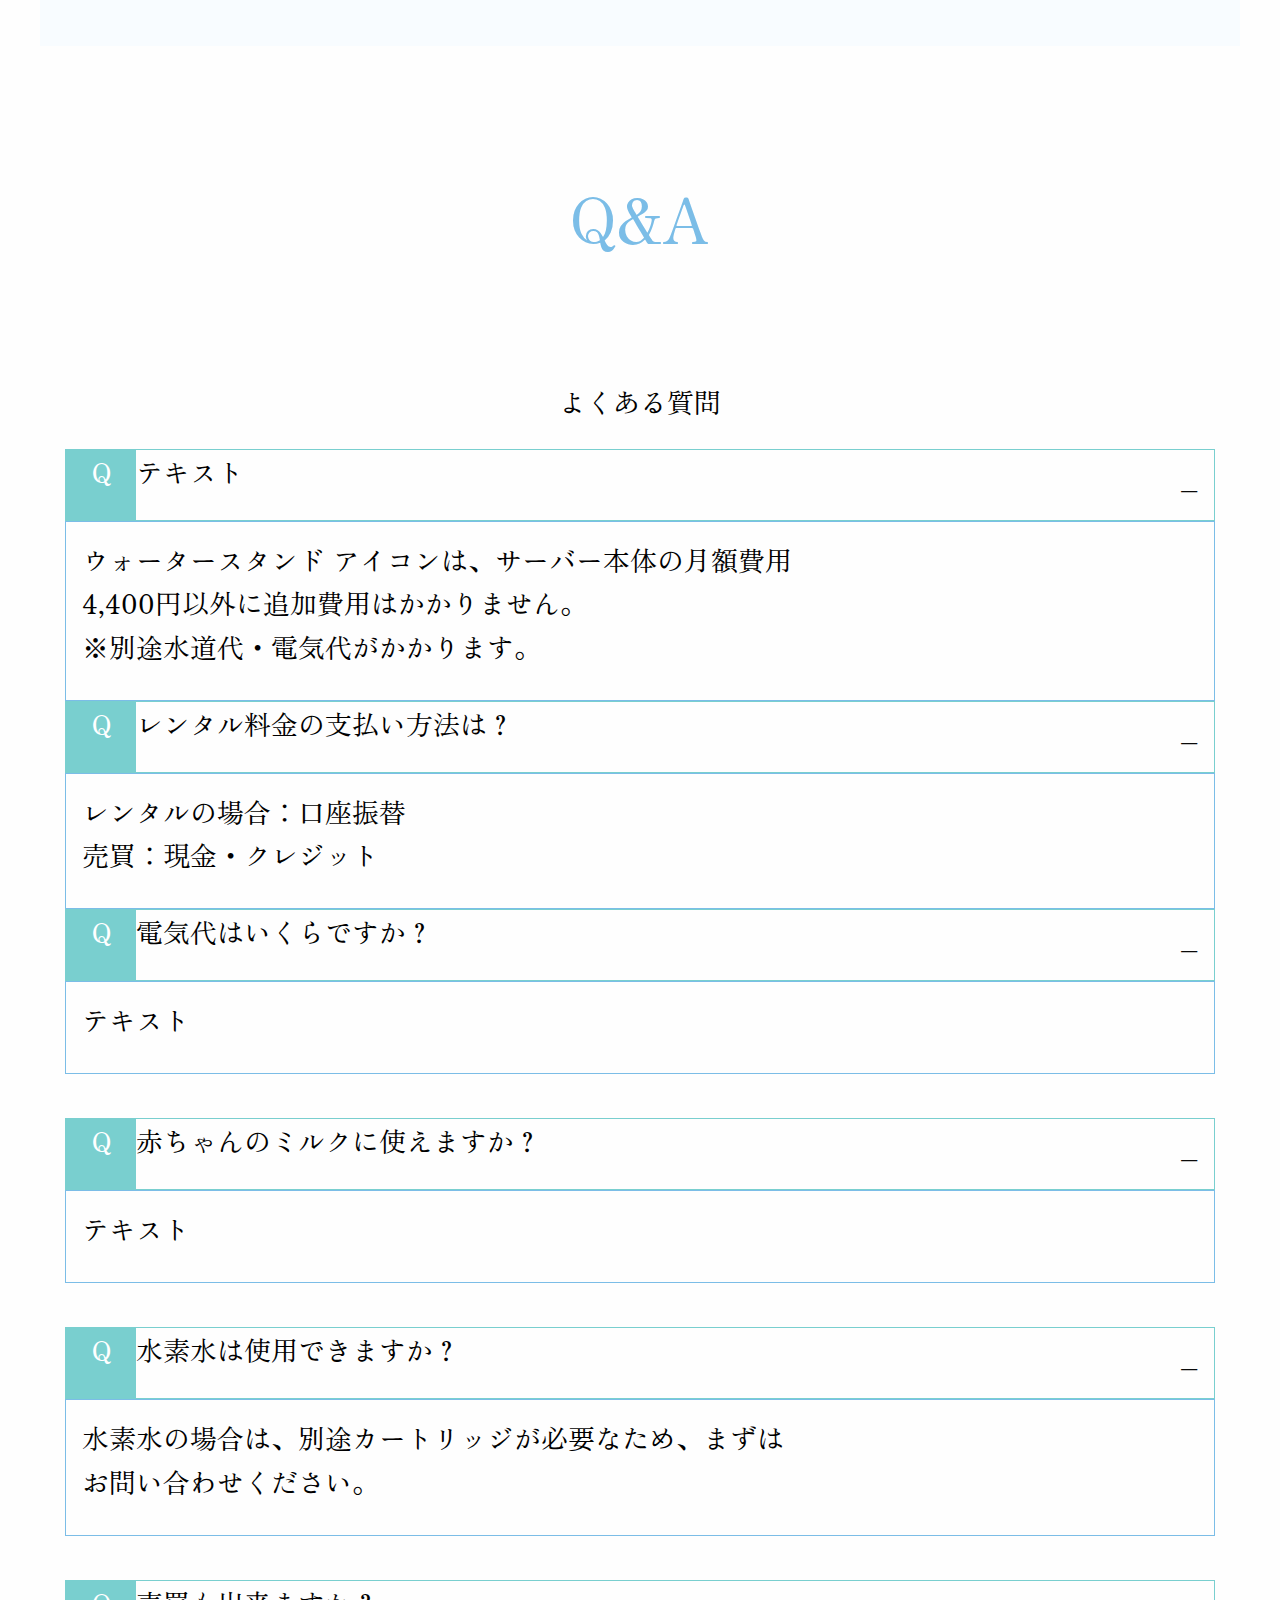
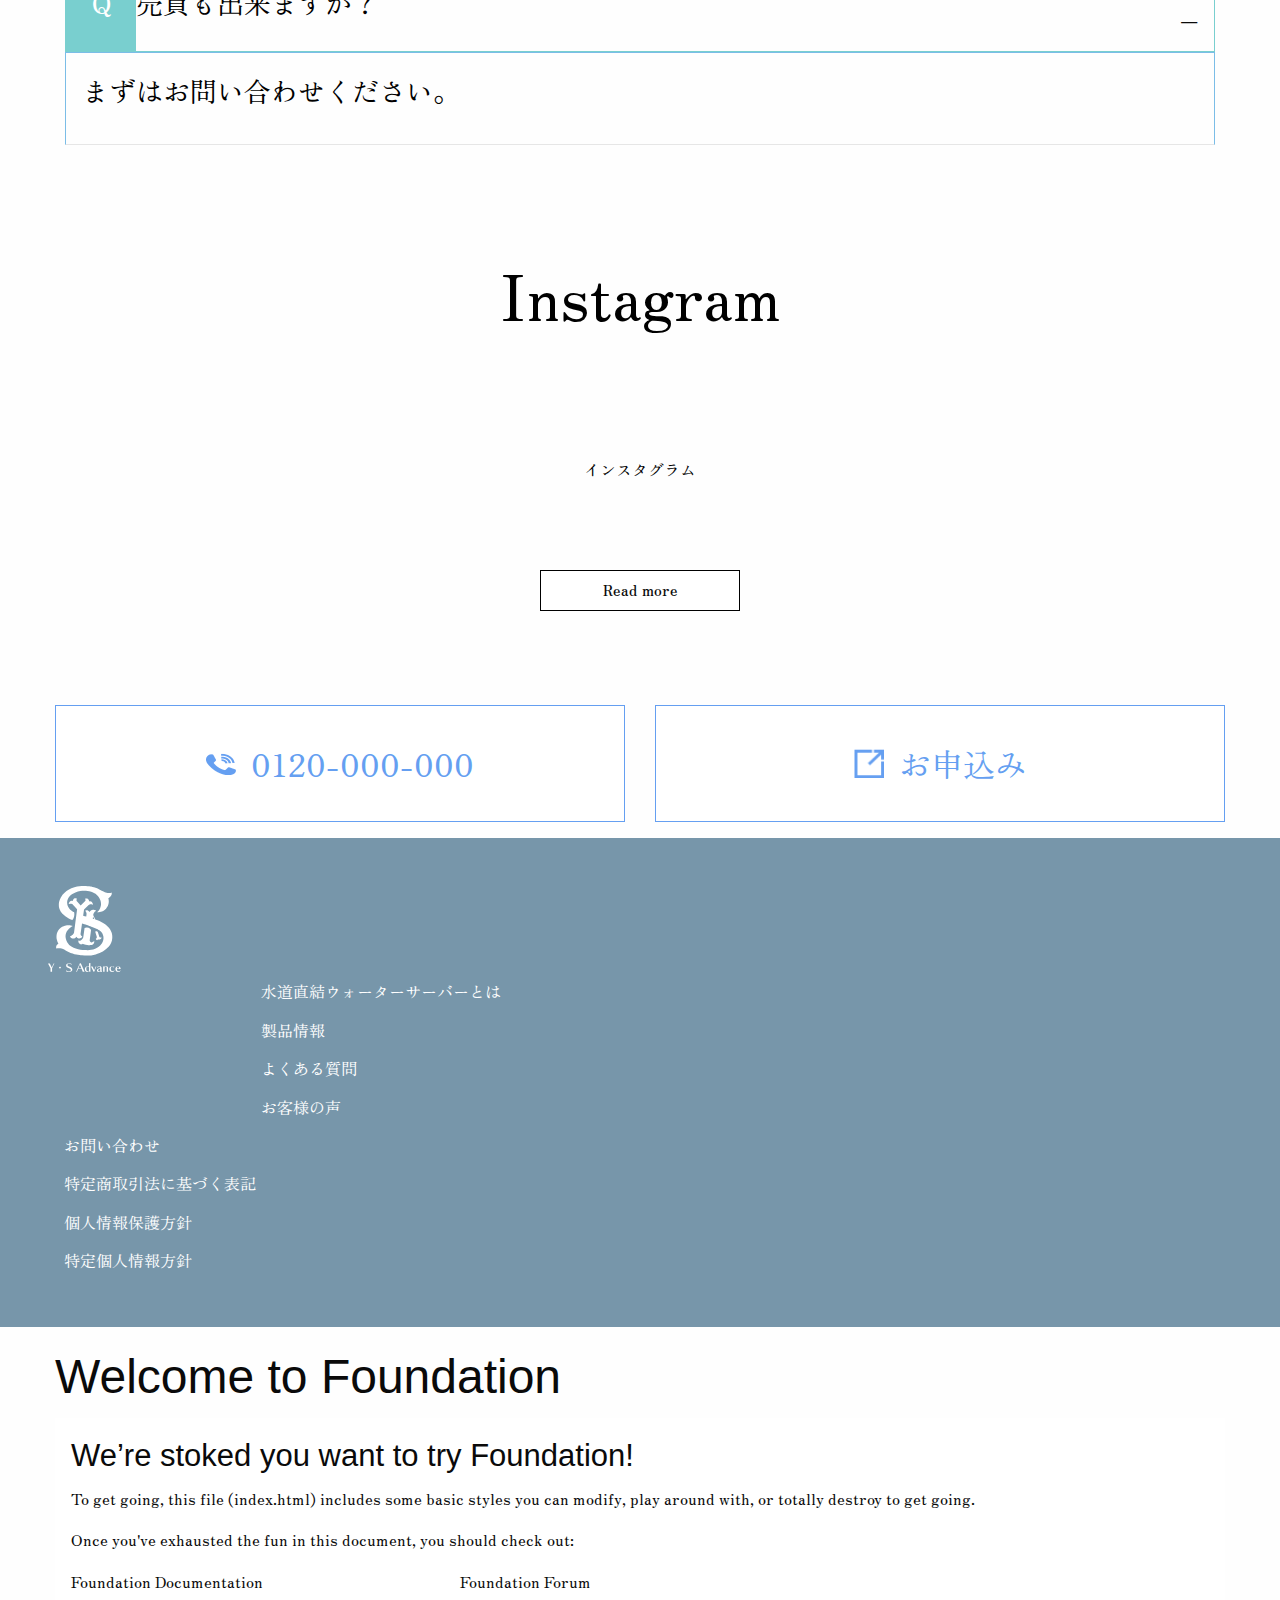
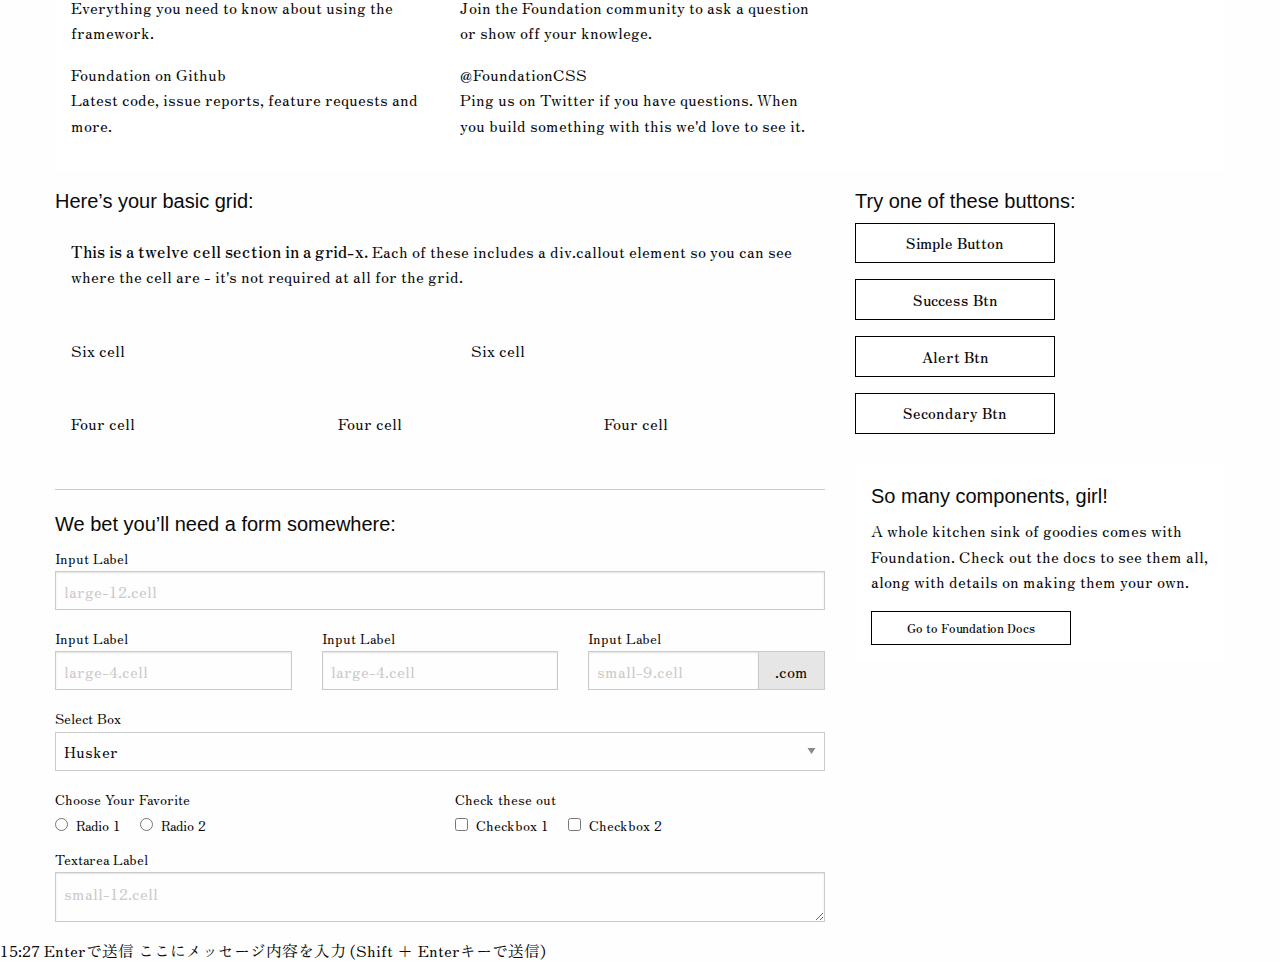
==== commit b32e627a: "変更" ====
--- a/index.html
+++ b/index.html
@@ -163,7 +163,61 @@
         
     </section>
 
-    <section class="merit grid-container">
+    <section id="merit01">
+      <div class="merit-ttl grid-container">
+          <h3>メリット</h3>
+          <h2>01</h2>        
+      </div>
+      <div class="grid-x large-12 blue_bg">
+        <div class="large-6 merit_txt">
+          <h3>浄水型でいつでも<br>
+            おいしい水が飲める。</h3>
+        </div>
+            <div class="large-6">
+              <img src="img/merit01.png" alt="">
+      </div>
+
+      <div class="grid-x large-12 blue_bg">
+        <div class="large-6">
+          <img src="img/merit02.png" alt="">
+  </div>
+        <div class="large-6 merit_txt">
+          <h3>ボトル交換の手間なしで<br>
+            いつでも使用可能。</h3>
+        </div>
+            
+
+      <div class="grid-x large-12 blue_bg">
+        <div class="large-6 merit_txt">
+          <h3>水道水を濾過する<br>
+            抽出仕様。</h3>
+        </div>
+            <div class="large-6">
+              <img src="img/merit03.png" alt="">
+      </div>
+
+      <div class="grid-x large-12 blue_bg">
+        <div class="large-6">
+          <img src="img/merit04.png" alt="">
+        </div>
+        <div class="large-6 merit_txt">
+          <h3>圧倒的なコスパで<br>
+            暮らしをもっと快適に。</h3>
+        </div>
+      </div>
+
+
+    
+
+
+        
+        
+            
+
+
+  </section>
+
+    <!-- <section class="merit grid-container">
       <h2 class="sec_ttl">お客さまに選ばれる3つのメリット</h2>
       <div class="merit1">
         <div class="grid-x grid-padding-x">
@@ -289,7 +343,7 @@
         </div>
       </div>
     
-    </section>
+    </section> -->
 
     <section class="life grid-container">
       <h2 class="sec_ttl">Life style image</h2>
@@ -474,7 +528,7 @@
               <p>テキスト</p>
             </div>
           </li>
-          <ul class="accordion" data-accordion data-allow-all-closed="true">
+          <li class="accordion" data-accordion data-allow-all-closed="true">
             <li class="accordion-item is-active" data-accordion-item>
               <!-- Accordion tab title -->
               <a href="#" class="accordion-title">
@@ -491,7 +545,7 @@
                 <p>テキスト</p>
               </div>
             </li>
-            <ul class="accordion" data-accordion data-allow-all-closed="true">
+            <li class="accordion" data-accordion data-allow-all-closed="true">
               <li class="accordion-item is-active" data-accordion-item>
                 <!-- Accordion tab title -->
                 <a href="#" class="accordion-title">
@@ -509,7 +563,7 @@
                     お問い合わせください。</p>
                 </div>
               </li>
-              <ul class="accordion" data-accordion data-allow-all-closed="true">
+              <li class="accordion" data-accordion data-allow-all-closed="true">
                 <li class="accordion-item is-active" data-accordion-item>
                   <!-- Accordion tab title -->
                   <a href="#" class="accordion-title">
--- a/css/app.css
+++ b/css/app.css
@@ -8,11 +8,17 @@
 
 
 /* 共通 */
+body{
+
+    font-family: "Zen Old Mincho", serif !important;
+
+}
+
 .sec_ttl {
     text-align: center;
     color: #7BBDE7;
     font-family: "Zen Old Mincho", serif !important;
-
+    padding-bottom: 110px;
 }
 
 a {
@@ -21,6 +27,7 @@
 
 h2{
     font-size: 64px;
+    padding-bottom: 45px;
 }
 
 
@@ -297,10 +304,12 @@
     left: 0%;
     position: absolute;
     width: 100%;
-    height: 100%;
+    height: 90%;
     border-radius: 50px;
     z-index: -1;
 }
+
+
 
 
 
@@ -367,14 +376,18 @@
 
 
 .customer {
-    padding-top: 226px;
+    /* padding-top: 226px; */
     background: #F8FCFF;
-    box-shadow: 0px 4px 4px 0px #00000040;
-}
+    /* box-shadow: 0px 4px 4px 0px #00000040; */
+}
+
+
+
 
 .customer h2 {
     color: #01BDBB;
     font-size: 64px;
+    padding-top: 100px;
 }
 
 .customer p {
@@ -481,7 +494,7 @@
 
 
 .merit1__title:before {
-    content: "メリット";
+    content: "";
     display: block;
     font-size: 14px;
     margin-bottom: 12px;
@@ -869,3 +882,48 @@
     border: 1px solid #7BBDE7;
 
 }
+
+#merit01{
+    color: #7BBDE7;
+}
+.merit-ttl{
+    padding-left:1em;
+    border-left: solid 1px #7BBDE7;
+}
+
+.merit-ttl h3{
+    font-size: 30px;
+
+}
+
+.merit-ttl h2{
+    font-size: 300px;
+}
+
+.blue_bg::before {
+    content: "";
+        display: block;
+        position: absolute;
+        left: 10%;
+        width: calc(80%);
+        height: calc(100% - 0px);
+        background: rgba(200, 237, 255, 0.15);
+        transition: 1.2s;
+        opacity: 0;
+        transform: translateX(-80px);
+        opacity: 1;
+        transform: translateX(0);
+        z-index: -1;
+    }
+
+    .merit_txt{
+        display: flex;
+        align-items: center;
+        justify-content: center;
+        font-size: 36px;
+    }
+
+/* .blue_bg:nth-child(2n){
+        flex-wrap: wrap-reverse;
+
+    } */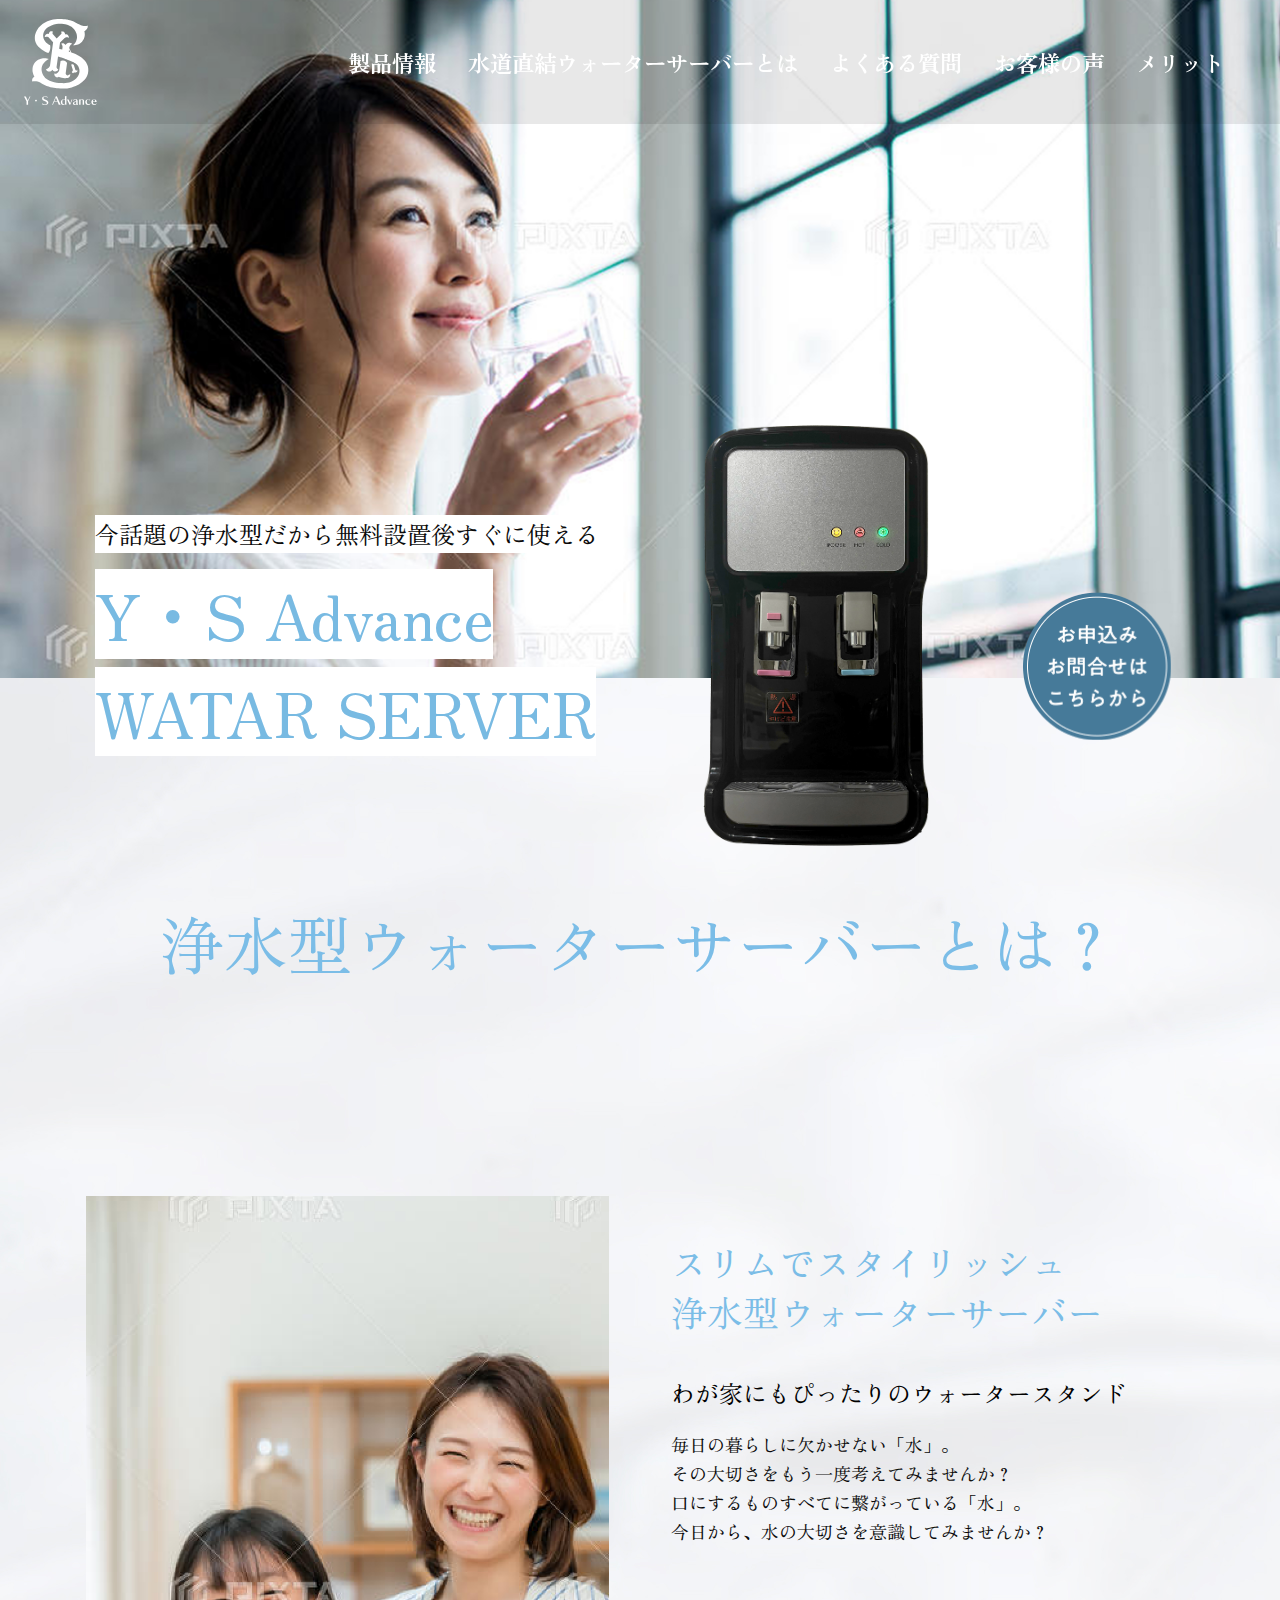
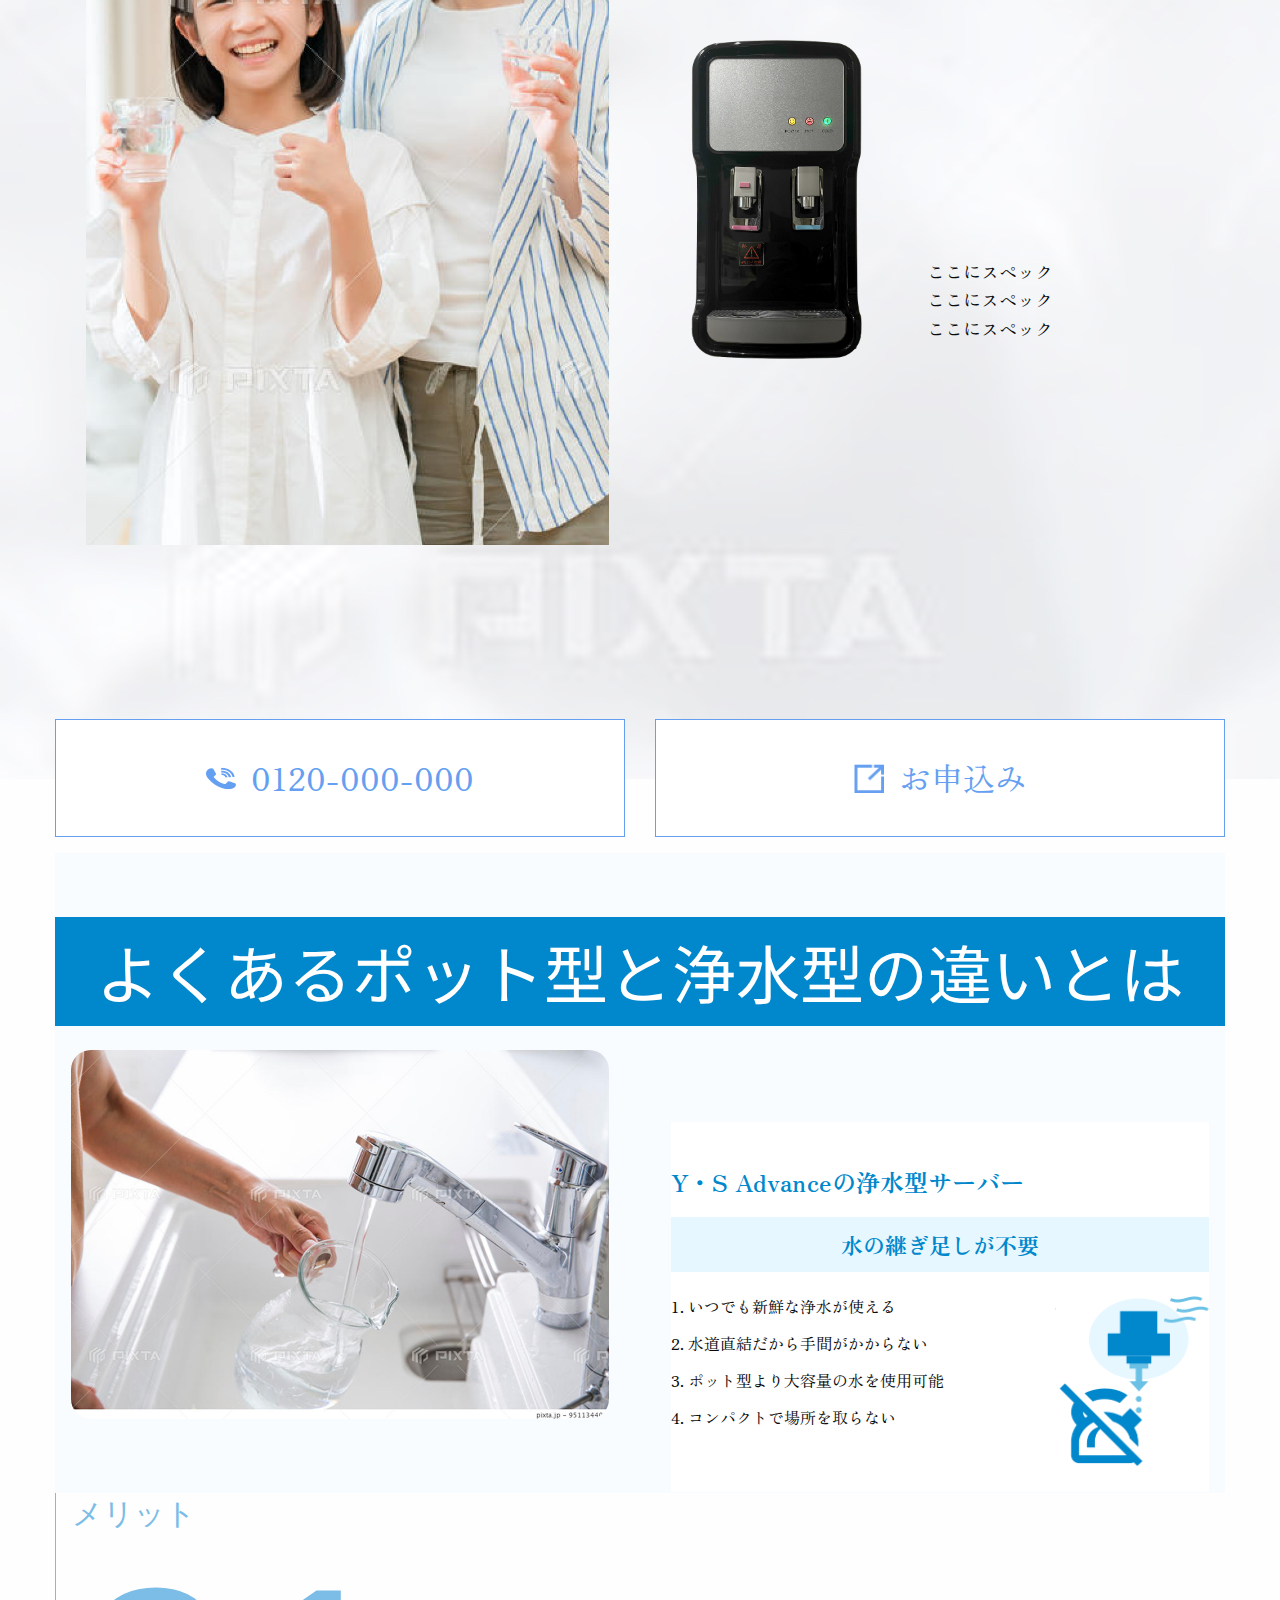
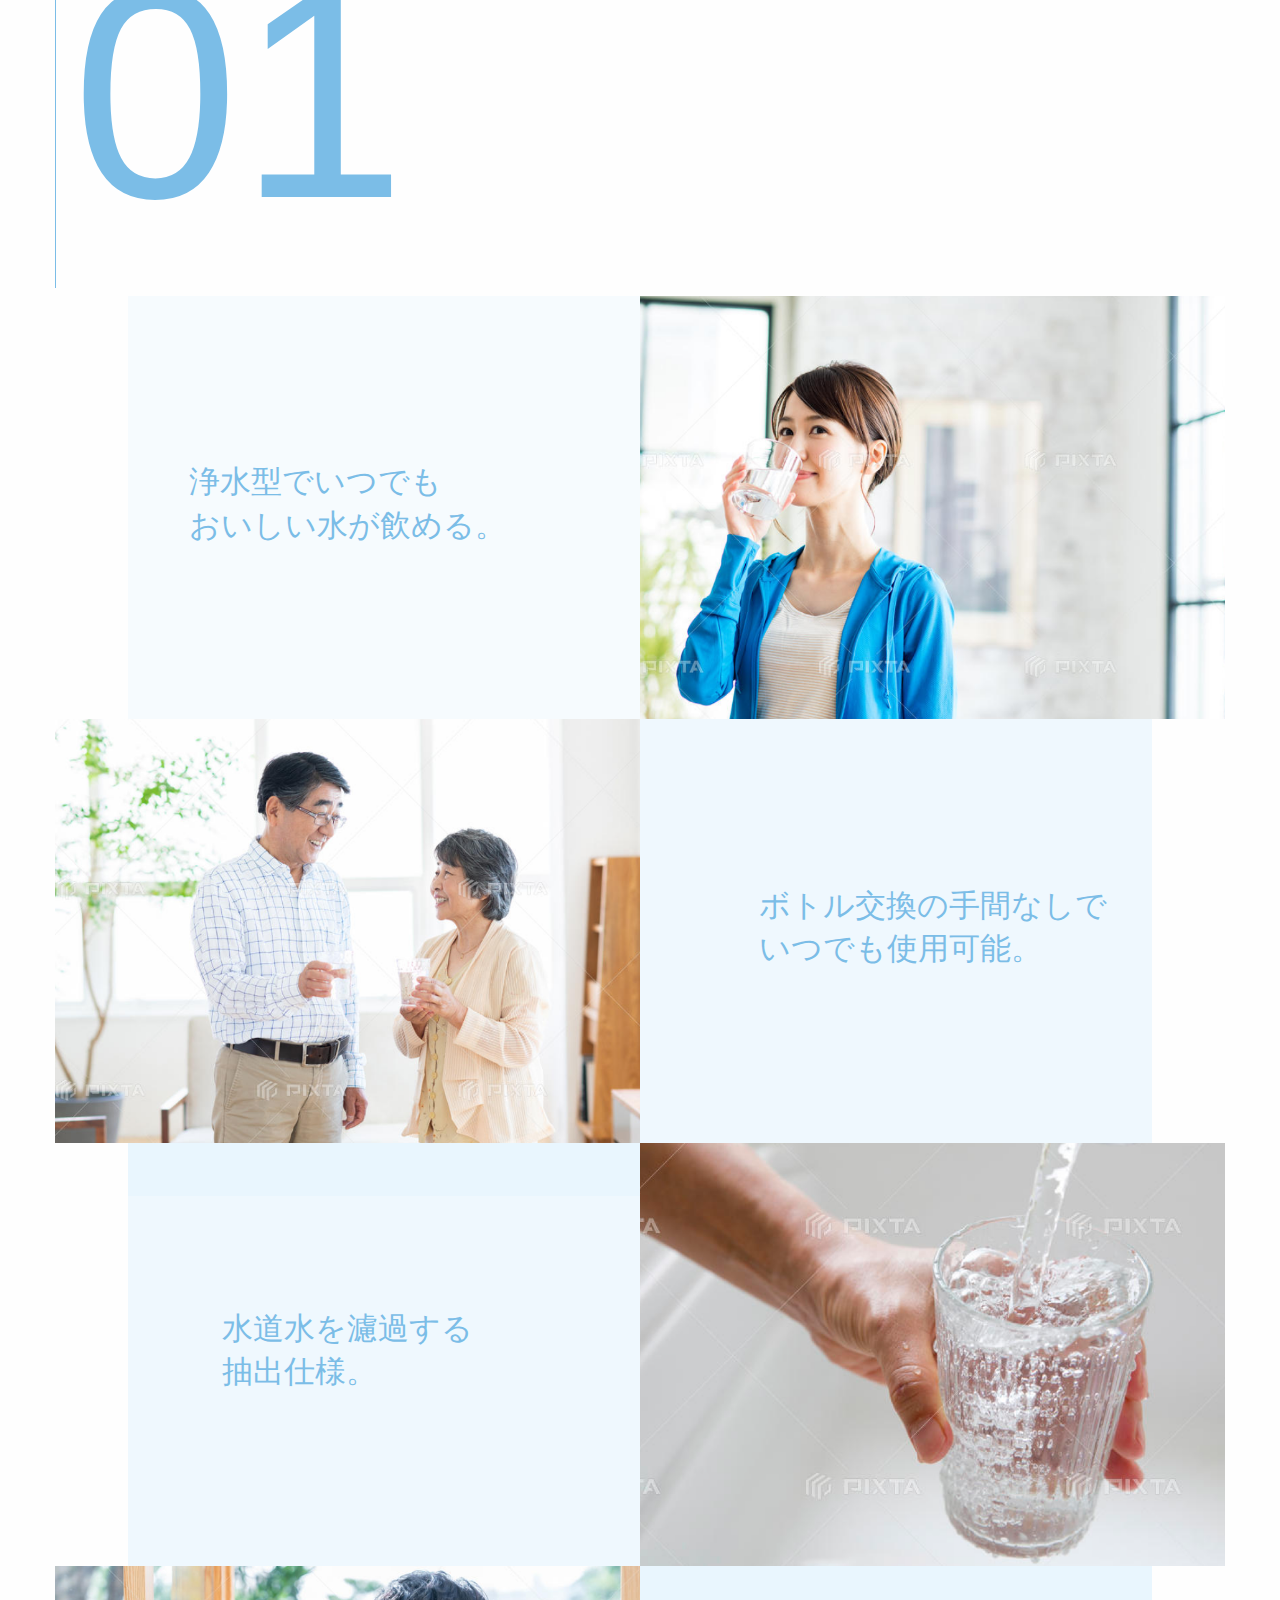
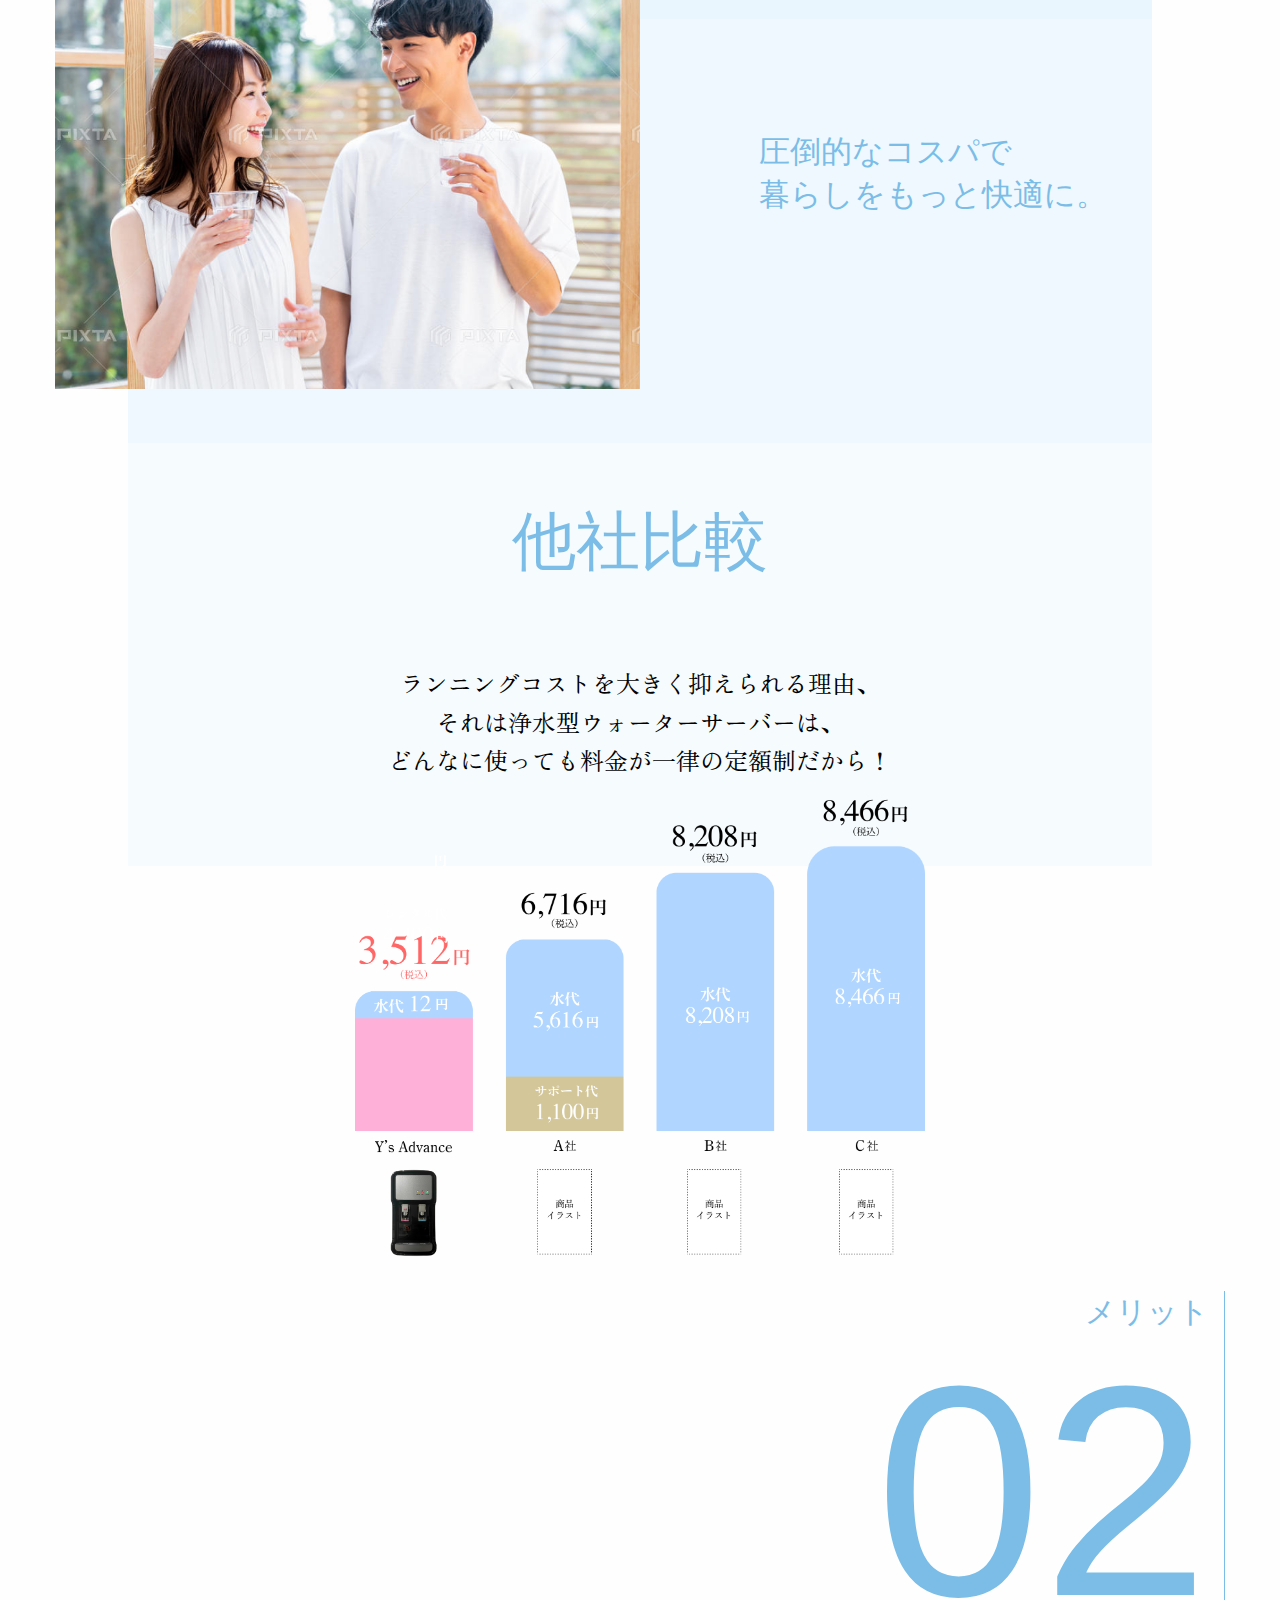
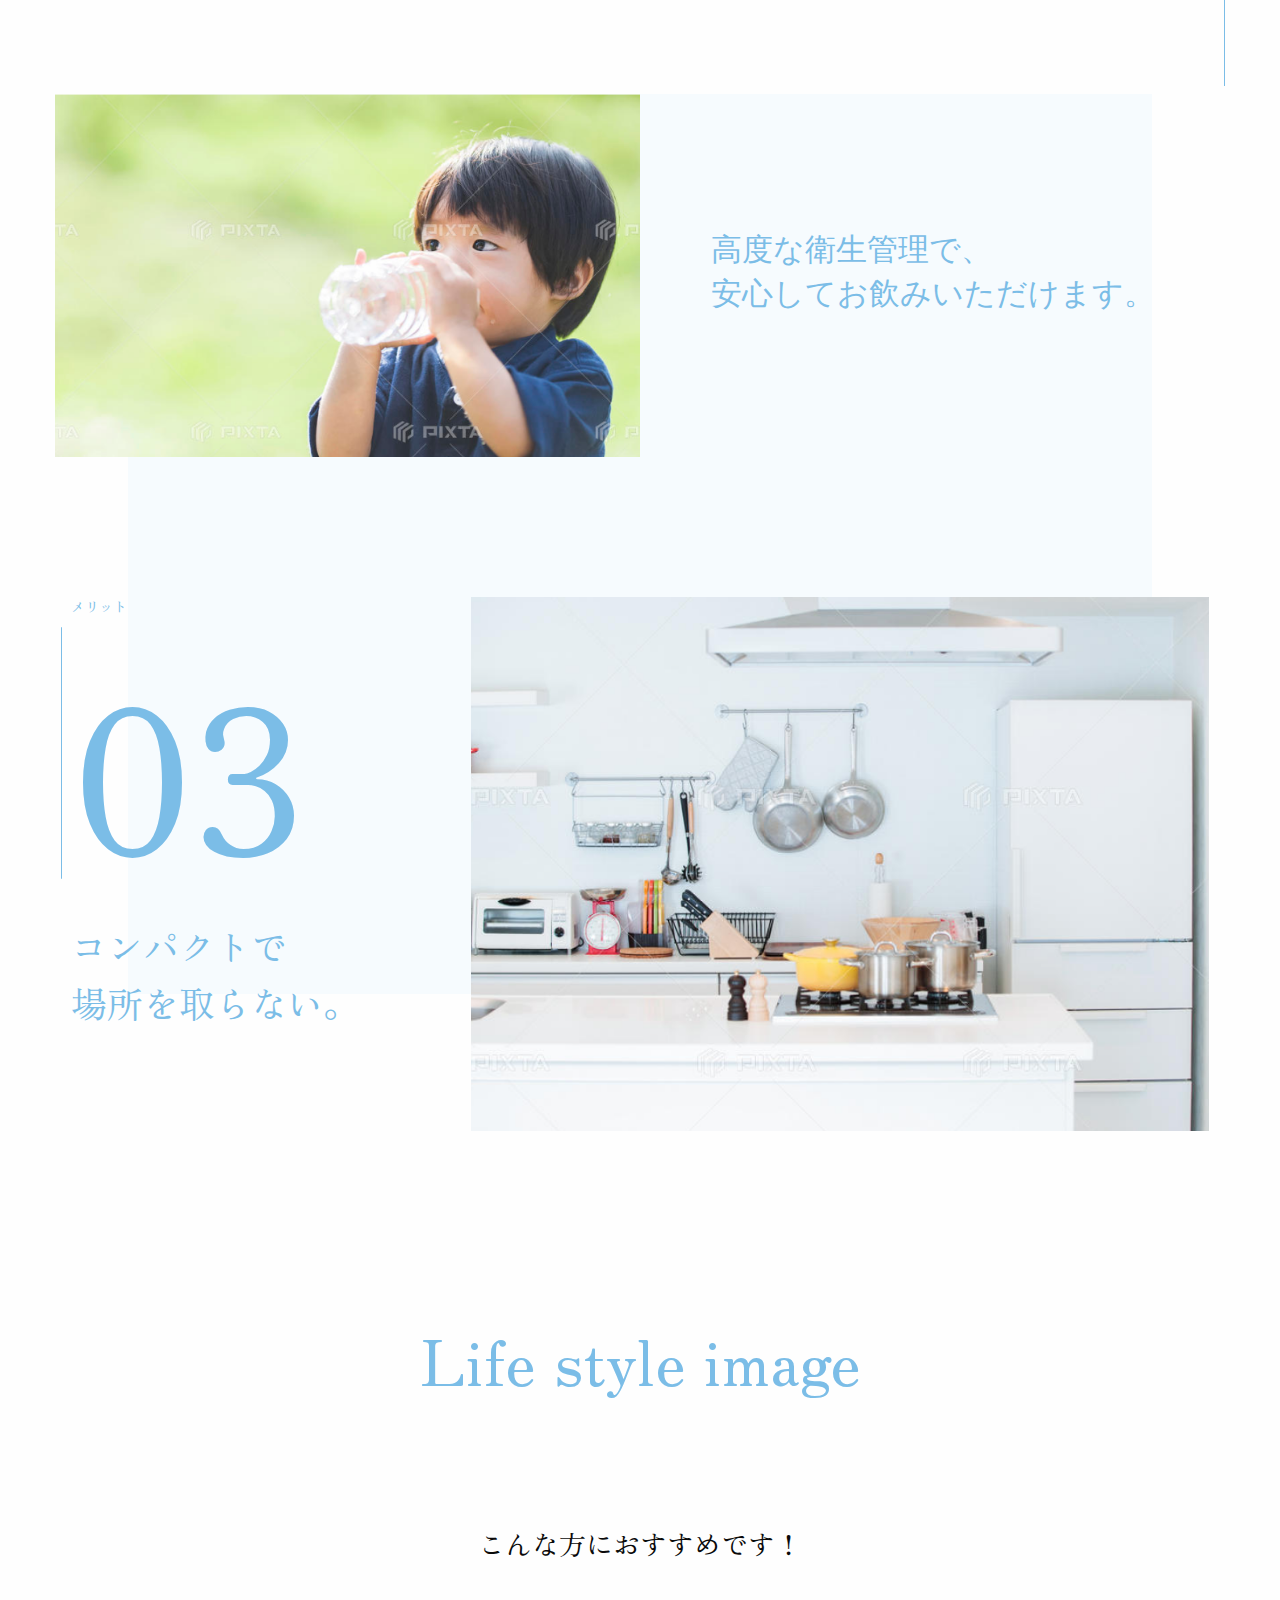
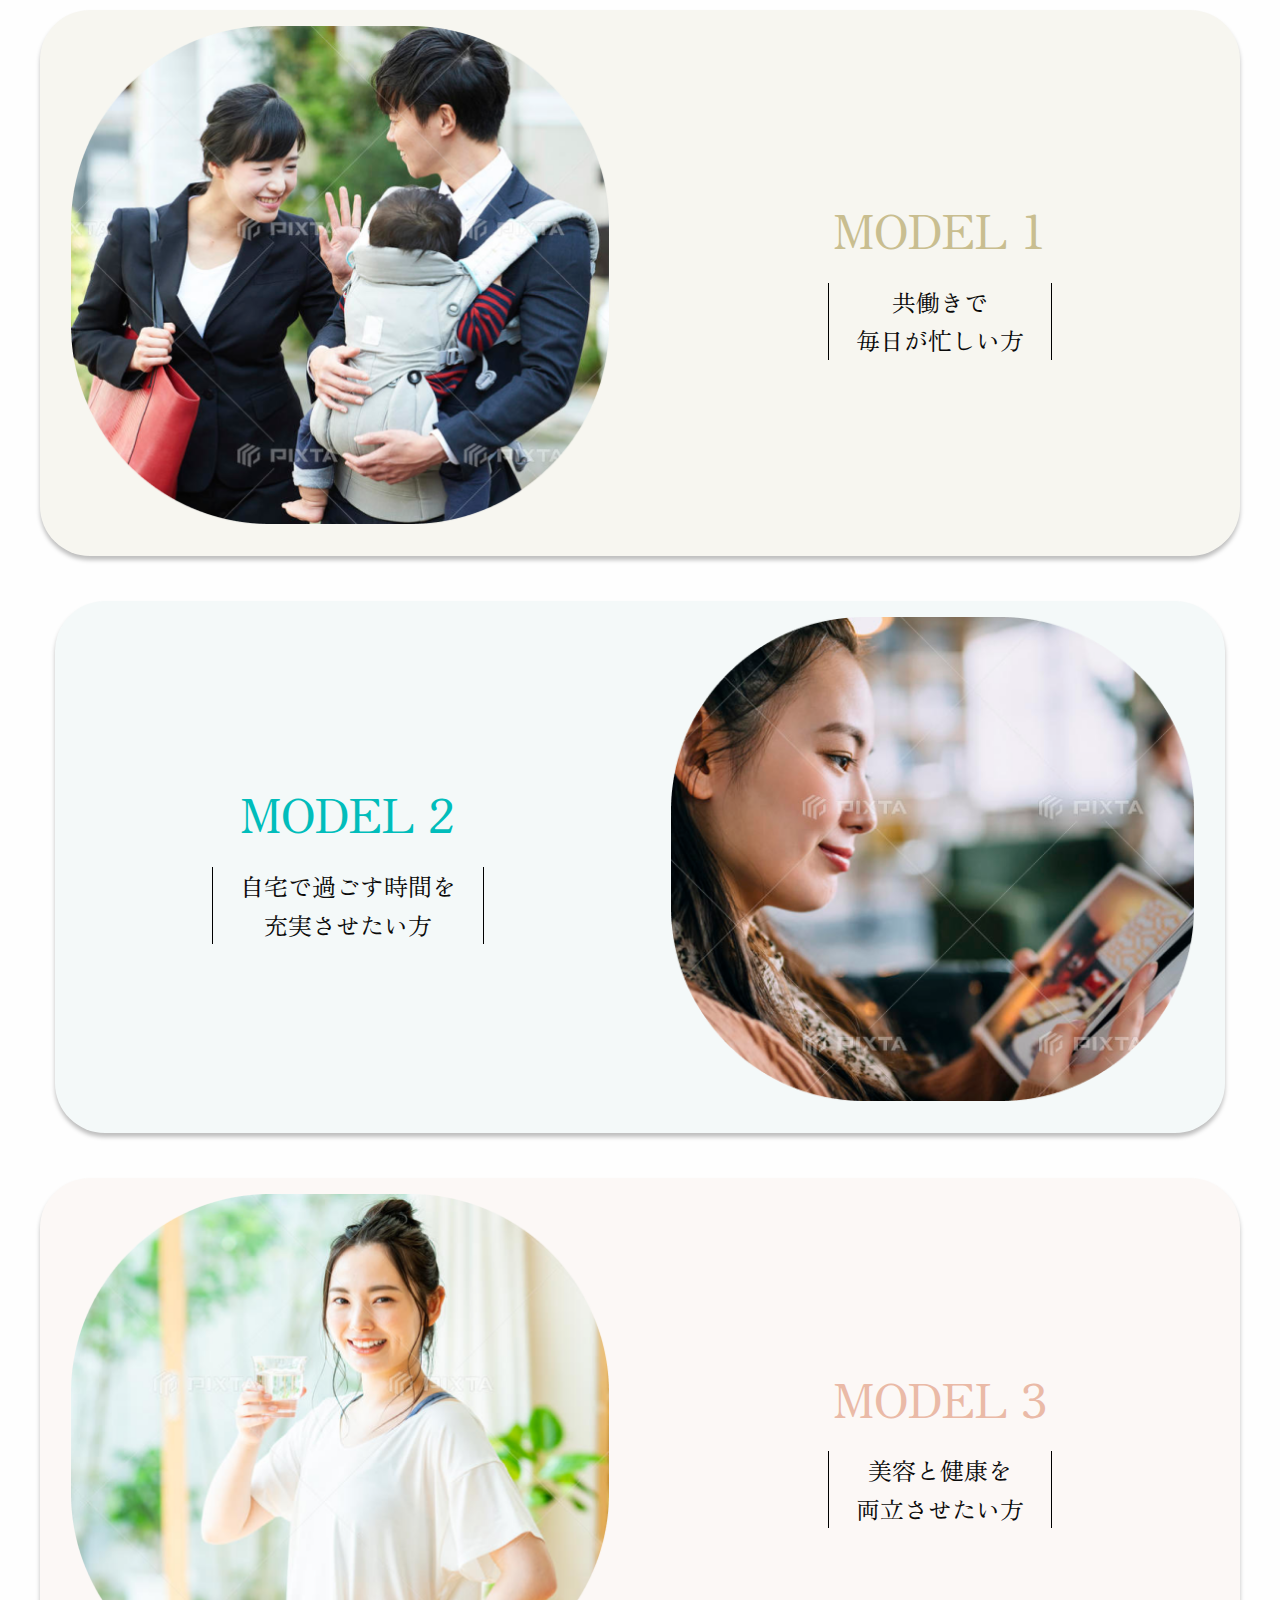
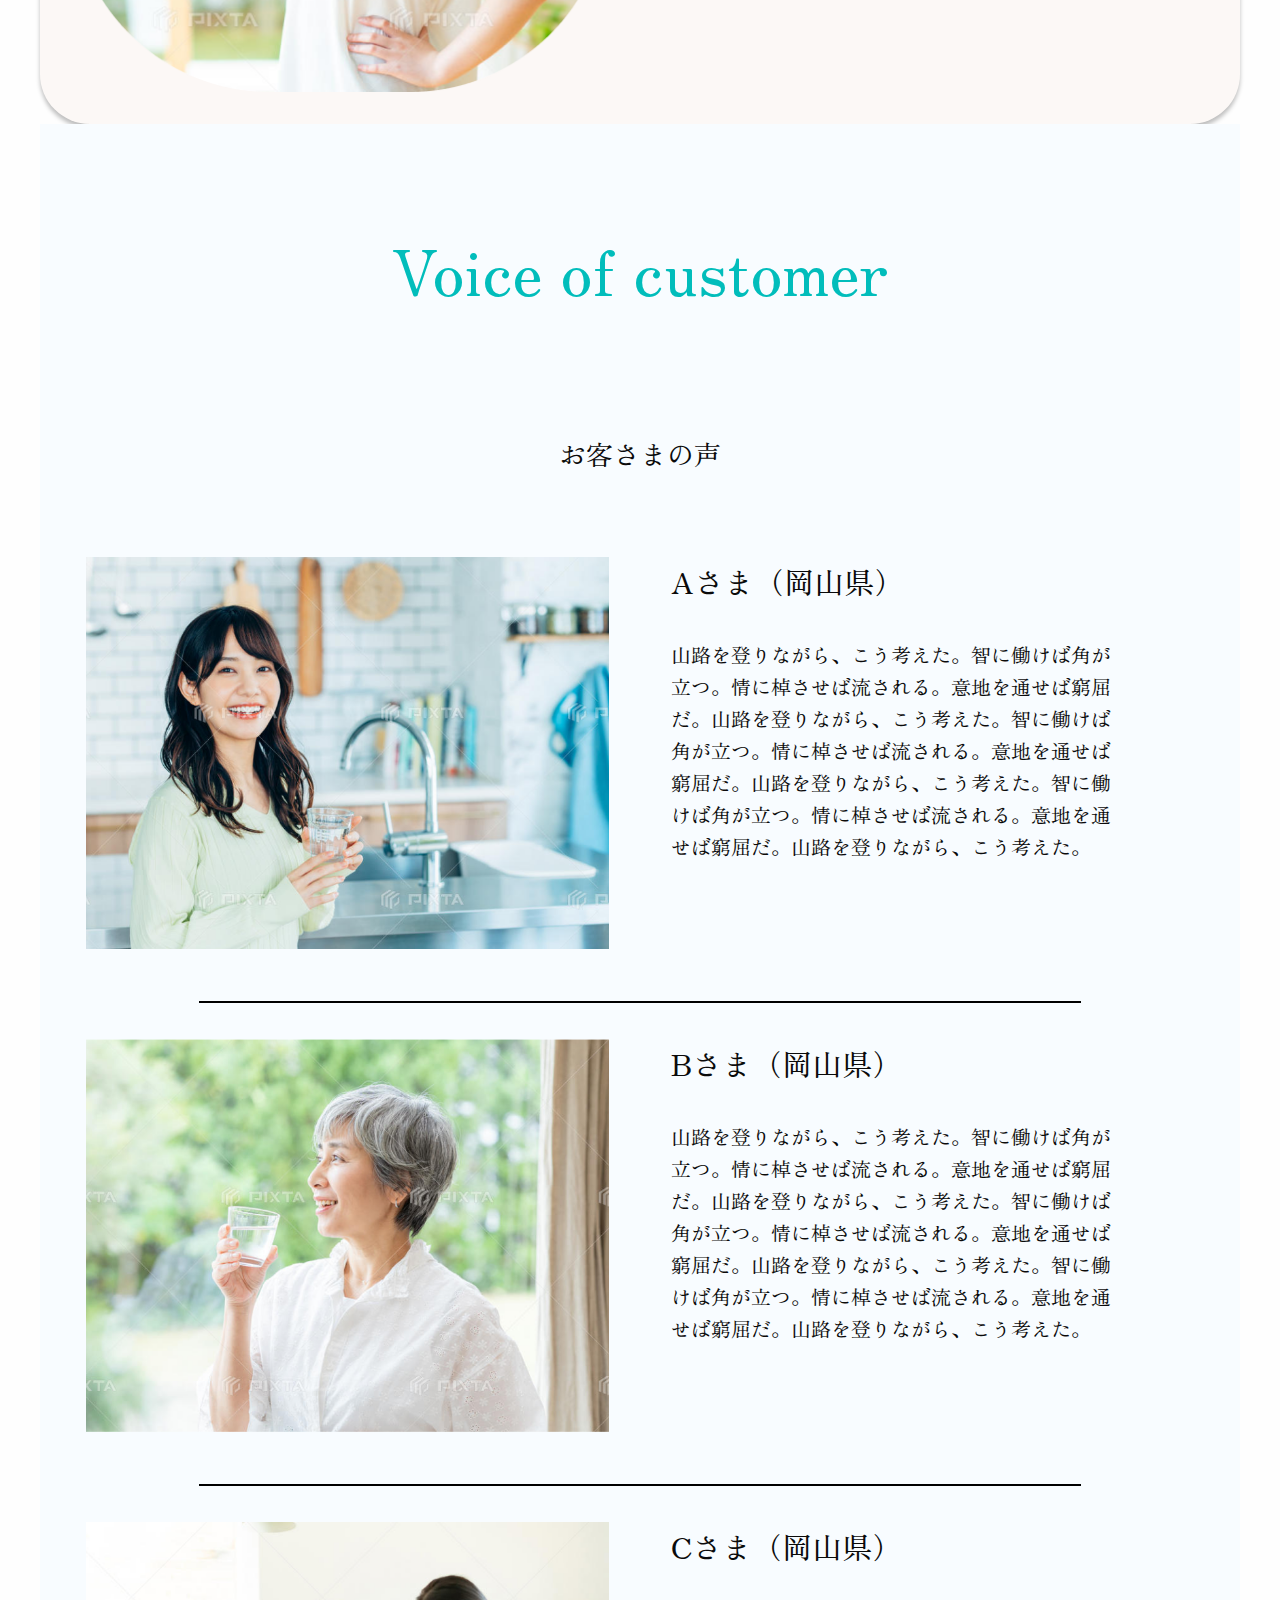
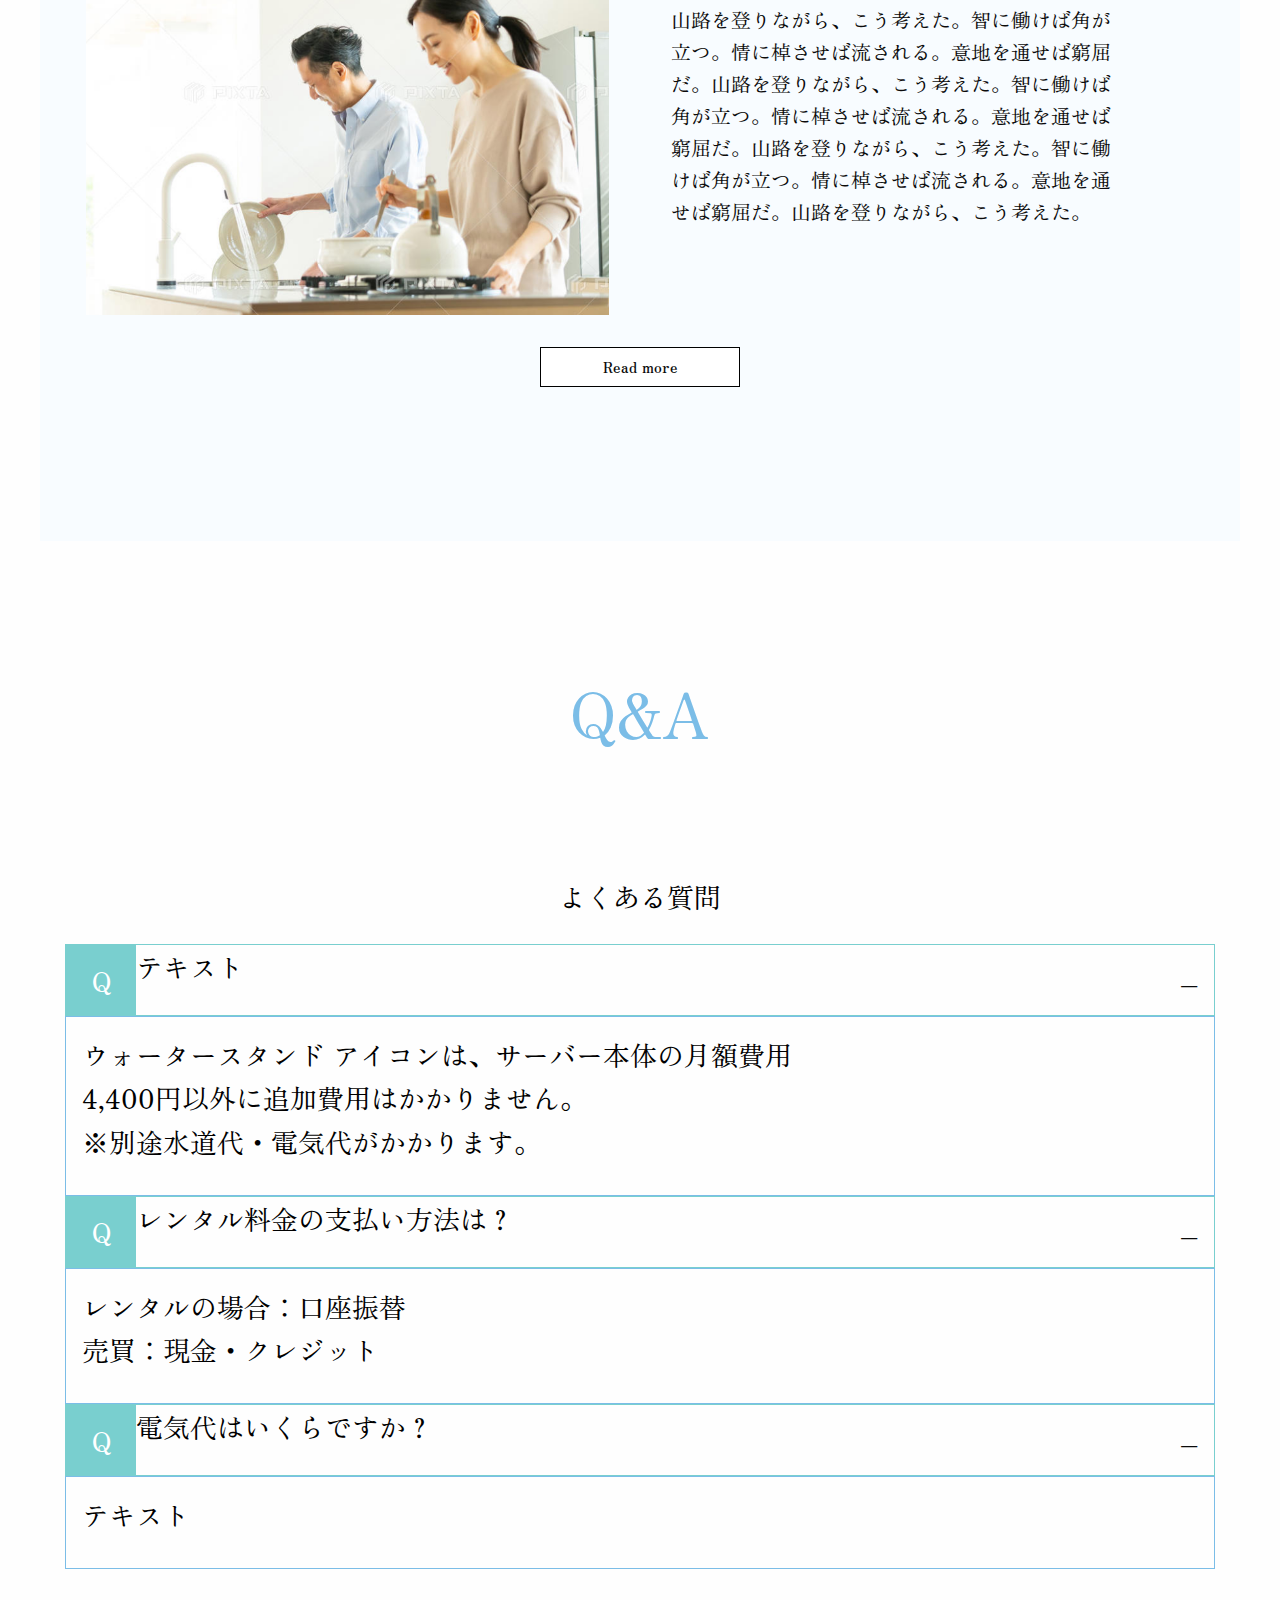
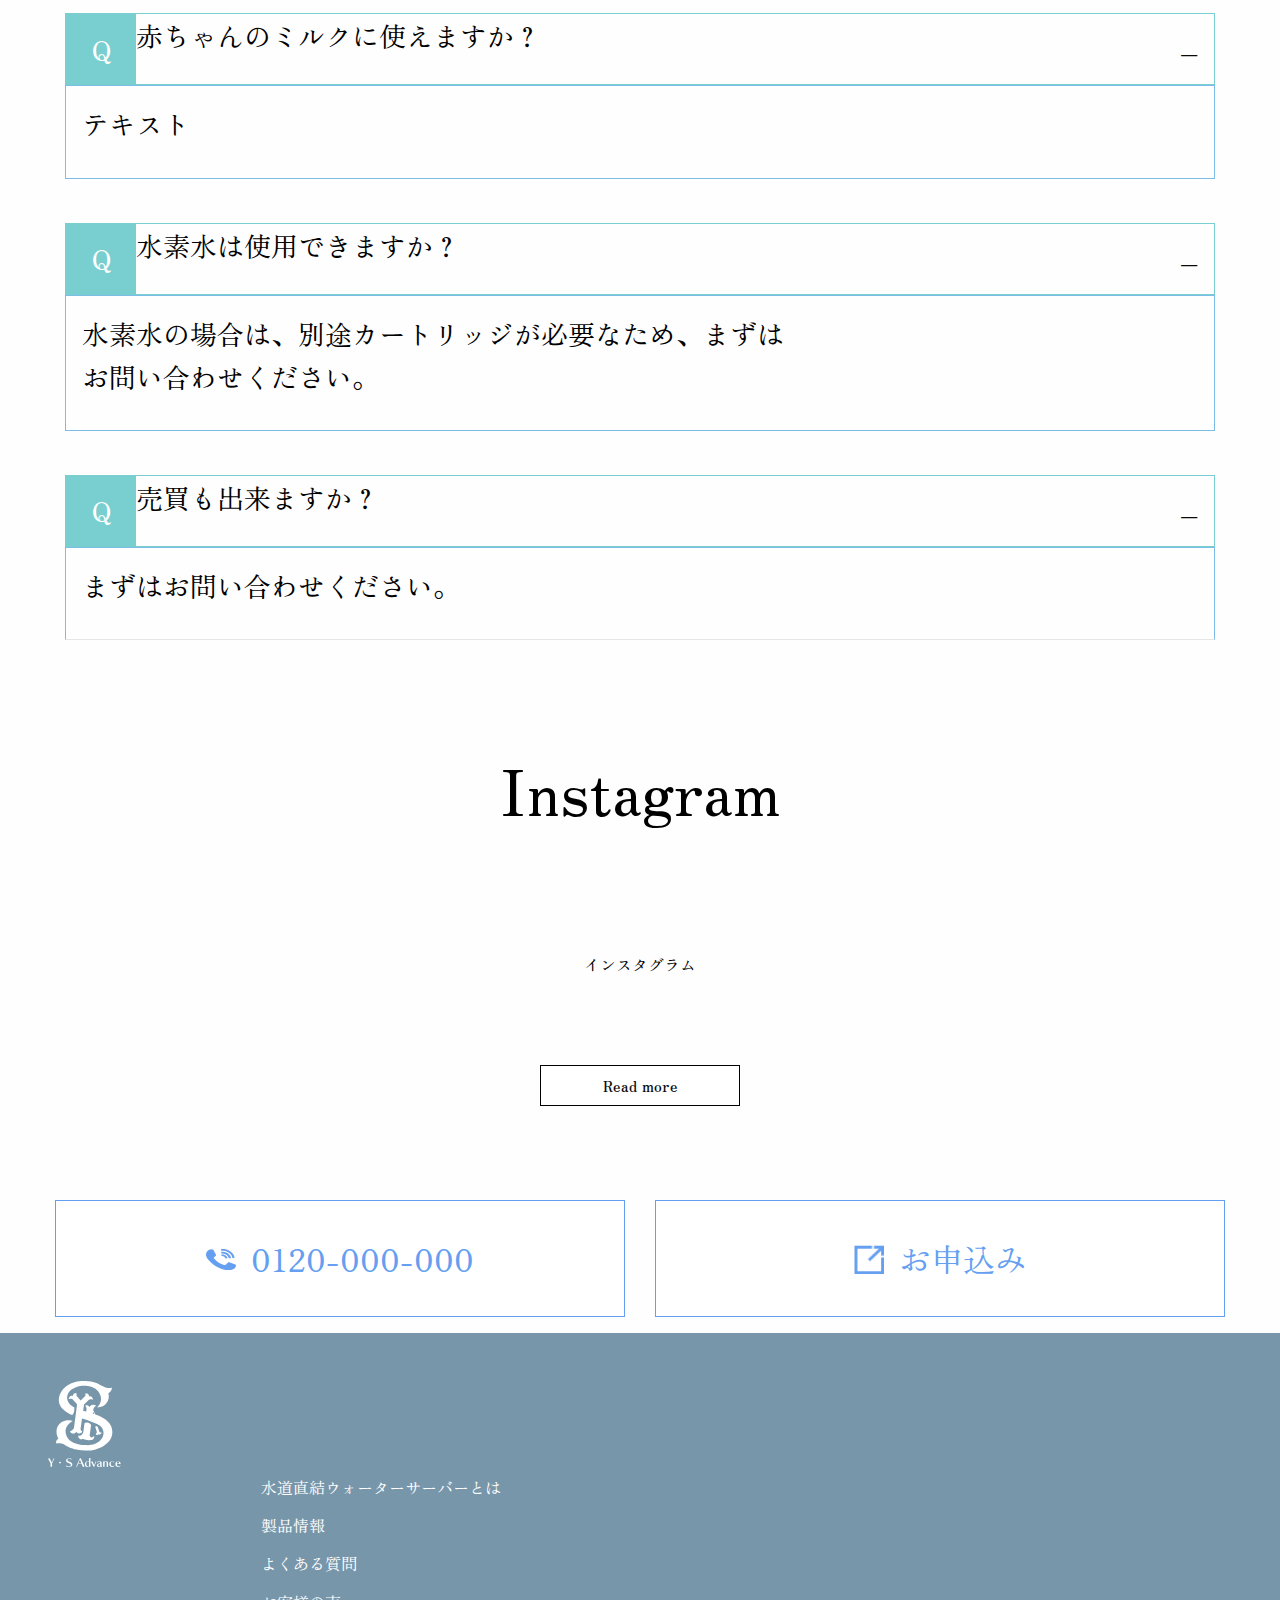
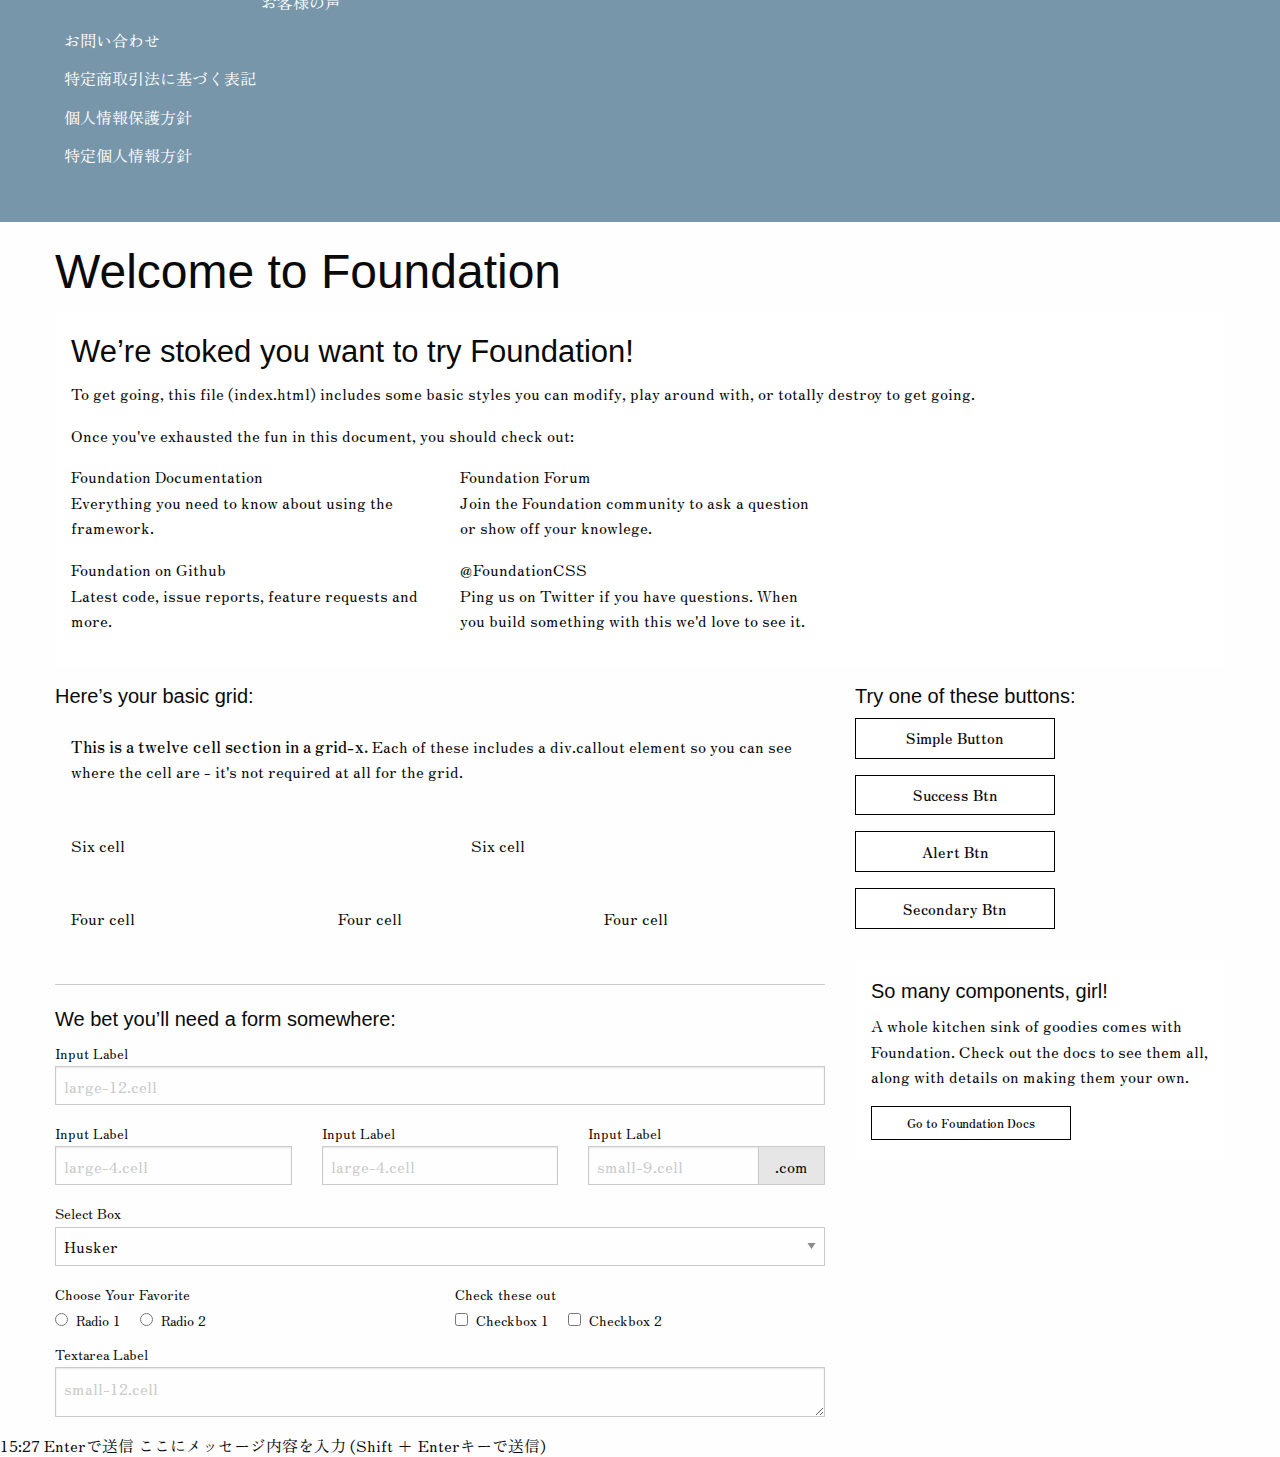
==== commit 5a668278: "変更" ====
--- a/index.html
+++ b/index.html
@@ -11,7 +11,9 @@
   <link rel="stylesheet" href="https://dhbhdrzi4tiry.cloudfront.net/cdn/sites/foundation.min.css">
   <link rel="preconnect" href="https://fonts.googleapis.com">
   <link rel="preconnect" href="https://fonts.gstatic.com" crossorigin>
-  <link href="https://fonts.googleapis.com/css2?family=Josefin+Slab:ital@0;1&family=Noto+Sans+JP:wght@100..900&family=Noto+Sans+KR:wght@100..900&family=Zen+Old+Mincho&display=swap" rel="stylesheet">
+  <link
+    href="https://fonts.googleapis.com/css2?family=Josefin+Slab:ital@0;1&family=Noto+Sans+JP:wght@100..900&family=Noto+Sans+KR:wght@100..900&family=Zen+Old+Mincho&display=swap"
+    rel="stylesheet">
   <!-- スワイパー -->
   <link rel="stylesheet" href="https://cdn.jsdelivr.net/npm/swiper@11/swiper-bundle.min.css" />
   <script src="https://cdn.jsdelivr.net/npm/swiper@11/swiper-bundle.min.js"></script>
@@ -75,38 +77,38 @@
   <!-- ここからメイン -->
 
 
-    <section class="disk">
-      <h2 class="sec_ttl">浄水型ウォーターサーバーとは？</h2>
-      <div class="grid-x grid-padding-x cta grid-container">
-        <div class="large-6 medium-6 cell">
-          <div class="primary callout disk__img">
-            <img src="img/oyako.png" alt="">
-          </div>
-        </div>
-        <div class="large-6 medium-6 cell right">
-          <div class="primary callout">
-            <h3 class="disk__title">スリムでスタイリッシュ<br>
-              浄水型ウォーターサーバー</h3>
-            <h4 class="disk__title__sub">わが家にもぴったりのウォータースタンド</h4>
-            <p class="disk__txt">毎日の暮らしに欠かせない「水」。<br>
-              その大切さをもう一度考えてみませんか？<br>
-              口にするものすべてに繋がっている「水」。<br>
-              今日から、水の大切さを意識してみませんか？</p>
-            <div class="disk__server">
-              <div class="grid-x grid-padding-x">
-                <div class="large-6 medium-6 cell">
-                  <img src="img/server.png" alt="">
-                </div>
-                <p class="server__txt large-6 medium-6 cell">
-                  ここにスペック<br>
-                  ここにスペック<br>
-                  ここにスペック</p>
+  <section class="disk">
+    <h2 class="sec_ttl">浄水型ウォーターサーバーとは？</h2>
+    <div class="grid-x grid-padding-x cta grid-container">
+      <div class="large-6 medium-6 cell">
+        <div class="primary callout disk__img">
+          <img src="img/oyako.png" alt="">
+        </div>
+      </div>
+      <div class="large-6 medium-6 cell right">
+        <div class="primary callout">
+          <h3 class="disk__title">スリムでスタイリッシュ<br>
+            浄水型ウォーターサーバー</h3>
+          <h4 class="disk__title__sub">わが家にもぴったりのウォータースタンド</h4>
+          <p class="disk__txt">毎日の暮らしに欠かせない「水」。<br>
+            その大切さをもう一度考えてみませんか？<br>
+            口にするものすべてに繋がっている「水」。<br>
+            今日から、水の大切さを意識してみませんか？</p>
+          <div class="disk__server">
+            <div class="grid-x grid-padding-x">
+              <div class="large-6 medium-6 cell">
+                <img src="img/server.png" alt="">
               </div>
-            </div>
-          </div>
-        </div>
-      </div>
-    </section>
+              <p class="server__txt large-6 medium-6 cell">
+                ここにスペック<br>
+                ここにスペック<br>
+                ここにスペック</p>
+            </div>
+          </div>
+        </div>
+      </div>
+    </div>
+  </section>
 
 
 
@@ -145,7 +147,7 @@
 
 
               <!-- <img src="img/chigai.png" alt=""> -->
-      
+
               <div class="chigai__box">
                 <p class="tigai__txt1">Y・S Advanceの浄水型サーバー</p>
                 <p class="tigai__txt2">水の継ぎ足しが不要</p>
@@ -154,46 +156,50 @@
                   3. ポット型より大容量の水を使用可能<br>
                   4. コンパクトで場所を取らない</p>
               </div>
-      
-            </div>          </div>
-        </div>
-      </div>
-
-      </div>
-        
+
+            </div>
+          </div>
+        </div>
+      </div>
+
     </section>
 
     <section id="merit01">
       <div class="merit-ttl grid-container">
-          <h3>メリット</h3>
-          <h2>01</h2>        
+        <h3>メリット</h3>
+        <h2>01</h2>
       </div>
       <div class="grid-x large-12 blue_bg">
         <div class="large-6 merit_txt">
           <h3>浄水型でいつでも<br>
             おいしい水が飲める。</h3>
         </div>
-            <div class="large-6">
-              <img src="img/merit01.png" alt="">
+
+        <div class="large-6">
+          <img src="img/merit01.png" alt="">
+        </div>
       </div>
 
       <div class="grid-x large-12 blue_bg">
         <div class="large-6">
           <img src="img/merit02.png" alt="">
-  </div>
+        </div>
+
         <div class="large-6 merit_txt">
           <h3>ボトル交換の手間なしで<br>
             いつでも使用可能。</h3>
         </div>
-            
+      </div>
+
 
       <div class="grid-x large-12 blue_bg">
         <div class="large-6 merit_txt">
           <h3>水道水を濾過する<br>
             抽出仕様。</h3>
         </div>
-            <div class="large-6">
-              <img src="img/merit03.png" alt="">
+        <div class="large-6">
+          <img src="img/merit03.png" alt="">
+        </div>
       </div>
 
       <div class="grid-x large-12 blue_bg">
@@ -206,16 +212,79 @@
         </div>
       </div>
 
-
-    
-
-
+      <div class="merit1__graph">
+        <h2 class="merit1__graph-ttl">他社比較</h2>
+        <p class="mirit1__graph__txt">ランニングコストを大きく抑えられる理由、<br>
+          それは浄水型ウォーターサーバーは、<br>
+          どんなに使っても料金が一律の定額制だから！</p>
+        <p class="graph__img">
+          <img src="img/graph.png" alt="">
+        </p>
+      </div>
+
+    </section>
+
+    <section id="merit02">
+      <div class="merit-ttl grid-container">
+        <h3>メリット</h3>
+        <h2>02</h2>
+      </div>
+      <div class="grid-x large-12 blue_bg">
         
-        
-            
-
-
-  </section>
+
+        <div class="large-6">
+          <img src="img/merit02.child.png" alt="">
+        </div>
+        <div class="large-6 merit_txt">
+          <h3>高度な衛生管理で、<br>
+            安心してお飲みいただけます。</h3>
+        </div>
+      </div>
+    </section>
+
+    <div class="swiper">
+      <div class="swiper-wrapper">
+        <div class="swiper-slide">
+          <img src="img/sw01.jpg" alt="" />
+        </div>
+        <div class="swiper-slide">
+          <img src="img/sw02.jpg" alt="" />
+        </div>
+        <div class="swiper-slide">
+          <img src="img/sw03.jpg" alt="" />
+        </div>
+        <div class="swiper-slide">
+          <img src="img/sw04.jpg" alt="" />
+        </div>
+        <div class="swiper-slide">
+          <img src="img/sw01.jpg" alt="" />
+        </div>
+        <div class="swiper-slide">
+          <img src="img/sw02.jpg" alt="" />
+        </div>
+      </div>
+    </div>
+  </div>
+
+  <div class="merit3 grid-container">
+    <div class="grid-x grid-padding-x merit_kitchen">
+      <div class="large-4 medium-6 cell">
+        <div class="primary callout">
+          <h3 class="merit3__title"><span>03</span></h3>
+          <p class="merit3__txt">コンパクトで<br>
+            場所を取らない。</p>
+        </div>
+      </div>
+      <div class="large-8 medium-6 cell">
+        <div class="primary callout merit3__img">
+          <img src="img/merit05.png" alt="">
+        </div>
+      </div>
+    </div>
+  </div>
+
+
+
 
     <!-- <section class="merit grid-container">
       <h2 class="sec_ttl">お客さまに選ばれる3つのメリット</h2>
@@ -419,9 +488,9 @@
             </div>
           </div>
         </div>
-  
+
         <hr class="border-line">
-  
+
         <div class="grid-x grid-padding-x">
           <div class="large-6 medium-6 cell">
             <div class="primary callout customer__img">
@@ -441,9 +510,9 @@
             </div>
           </div>
         </div>
-  
+
         <hr class="border-line">
-  
+
         <div class="grid-x grid-padding-x">
           <div class="large-6 medium-6 cell">
             <div class="primary callout life__img">
@@ -460,8 +529,8 @@
                 窮屈だ。山路を登りながら、こう考えた。智に働<br>
                 けば角が立つ。情に棹させば流される。意地を通<br>
                 せば窮屈だ。山路を登りながら、こう考えた。</p>
-  
-      </div>
+
+            </div>
           </div>
         </div>
       </div>
@@ -484,10 +553,10 @@
                 <div class="qa-title">
                   <p class="ao">Q</p>
                 </div>
-                  <p>テキスト</p>
+                <p>テキスト</p>
               </div>
             </a>
-  
+
             <!-- Accordion tab content: it would start in the open state due to using the `is-active` state class. -->
             <div class="accordion-content" data-tab-content>
               <p>ウォータースタンド アイコンは、サーバー本体の月額費用<br>
@@ -502,10 +571,10 @@
                 <div class="qa-title">
                   <p class="ao">Q</p>
                 </div>
-              <p>レンタル料金の支払い方法は？</p>
+                <p>レンタル料金の支払い方法は？</p>
               </div>
             </a>
-  
+
             <!-- Accordion tab content: it would start in the open state due to using the `is-active` state class. -->
             <div class="accordion-content" data-tab-content>
               <p>レンタルの場合：口座振替<br>
@@ -520,67 +589,67 @@
                   <p class="ao">Q</p>
                 </div>
                 <p>電気代はいくらですか？</p>
-                </div>
-              </a>
-  
+              </div>
+            </a>
+
             <!-- Accordion tab content: it would start in the open state due to using the `is-active` state class. -->
             <div class="accordion-content" data-tab-content>
               <p>テキスト</p>
             </div>
           </li>
           <li class="accordion" data-accordion data-allow-all-closed="true">
-            <li class="accordion-item is-active" data-accordion-item>
-              <!-- Accordion tab title -->
-              <a href="#" class="accordion-title">
-                <div class="grid-x">
-                  <div class="qa-title">
-                    <p class="ao">Q</p>
-                  </div>
-                  <p>赤ちゃんのミルクに使えますか？</p>
+          <li class="accordion-item is-active" data-accordion-item>
+            <!-- Accordion tab title -->
+            <a href="#" class="accordion-title">
+              <div class="grid-x">
+                <div class="qa-title">
+                  <p class="ao">Q</p>
                 </div>
-                </a>
-  
-              <!-- Accordion tab content: it would start in the open state due to using the `is-active` state class. -->
-              <div class="accordion-content" data-tab-content>
-                <p>テキスト</p>
+                <p>赤ちゃんのミルクに使えますか？</p>
               </div>
-            </li>
-            <li class="accordion" data-accordion data-allow-all-closed="true">
-              <li class="accordion-item is-active" data-accordion-item>
-                <!-- Accordion tab title -->
-                <a href="#" class="accordion-title">
-                  <div class="grid-x">
-                    <div class="qa-title">
-                      <p class="ao">Q</p>
-                    </div>
-                    <p>水素水は使用できますか？</p>
-                  </div>
-                  </a>
-  
-                <!-- Accordion tab content: it would start in the open state due to using the `is-active` state class. -->
-                <div class="accordion-content" data-tab-content>
-                  <p>水素水の場合は、別途カートリッジが必要なため、まずは<br>
-                    お問い合わせください。</p>
+            </a>
+
+            <!-- Accordion tab content: it would start in the open state due to using the `is-active` state class. -->
+            <div class="accordion-content" data-tab-content>
+              <p>テキスト</p>
+            </div>
+          </li>
+          <li class="accordion" data-accordion data-allow-all-closed="true">
+          <li class="accordion-item is-active" data-accordion-item>
+            <!-- Accordion tab title -->
+            <a href="#" class="accordion-title">
+              <div class="grid-x">
+                <div class="qa-title">
+                  <p class="ao">Q</p>
                 </div>
-              </li>
-              <li class="accordion" data-accordion data-allow-all-closed="true">
-                <li class="accordion-item is-active" data-accordion-item>
-                  <!-- Accordion tab title -->
-                  <a href="#" class="accordion-title">
-                    <div class="grid-x">
-                      <div class="qa-title">
-                        <p class="ao">Q</p>
-                      </div>
-                      <p>売買も出来ますか？</p>
-                    </div>
-                    </a>
-  
-                  <!-- Accordion tab content: it would start in the open state due to using the `is-active` state class. -->
-                  <div class="accordion-content" data-tab-content>
-                    <p>まずはお問い合わせください。</p>
-                  </div>
-                </li>
-              </ul>
+                <p>水素水は使用できますか？</p>
+              </div>
+            </a>
+
+            <!-- Accordion tab content: it would start in the open state due to using the `is-active` state class. -->
+            <div class="accordion-content" data-tab-content>
+              <p>水素水の場合は、別途カートリッジが必要なため、まずは<br>
+                お問い合わせください。</p>
+            </div>
+          </li>
+          <li class="accordion" data-accordion data-allow-all-closed="true">
+          <li class="accordion-item is-active" data-accordion-item>
+            <!-- Accordion tab title -->
+            <a href="#" class="accordion-title">
+              <div class="grid-x">
+                <div class="qa-title">
+                  <p class="ao">Q</p>
+                </div>
+                <p>売買も出来ますか？</p>
+              </div>
+            </a>
+
+            <!-- Accordion tab content: it would start in the open state due to using the `is-active` state class. -->
+            <div class="accordion-content" data-tab-content>
+              <p>まずはお問い合わせください。</p>
+            </div>
+          </li>
+        </ul>
       </div>
 
 
@@ -612,24 +681,24 @@
 
 
     <section class="form grid-container">
-    <div class="button-container">
-      <a href="#" class="button" style="color: black;">Read more</a>
-    </div>
-
-
-    <div class="grid-x grid-padding-x cta cta_btn">
-      <div class="large-6 medium-6 cell">
-        <div class="primary callout tel">
-          <p>0120-000-000</p>
-        </div>
-      </div>
-      <div class="large-6 medium-6 cell">
-        <div class="primary callout contact">
-          <p>お申込み</p>
-        </div>
-      </div>
-    </div>
-  </section>
+      <div class="button-container">
+        <a href="#" class="button" style="color: black;">Read more</a>
+      </div>
+
+
+      <div class="grid-x grid-padding-x cta cta_btn">
+        <div class="large-6 medium-6 cell">
+          <div class="primary callout tel">
+            <p>0120-000-000</p>
+          </div>
+        </div>
+        <div class="large-6 medium-6 cell">
+          <div class="primary callout contact">
+            <p>お申込み</p>
+          </div>
+        </div>
+      </div>
+    </section>
 
     <!-- <a href="#" class="button">Read more</a>
     <div class="grid-x grid-padding-x cta">
@@ -713,166 +782,174 @@
         </div>
       </div> -->
 
-      <div class="grid-container">
+  <div class="grid-container">
+    <div class="grid-x grid-padding-x">
+      <div class="large-12 cell">
+        <h1>Welcome to Foundation</h1>
+      </div>
+    </div>
+
+    <div class="grid-x grid-padding-x">
+      <div class="large-12 cell">
+        <div class="callout">
+          <h3>We&rsquo;re stoked you want to try Foundation! </h3>
+          <p>To get going, this file (index.html) includes some basic styles you can modify, play around with, or
+            totally destroy to get going.</p>
+          <p>Once you've exhausted the fun in this document, you should check out:</p>
+          <div class="grid-x grid-padding-x">
+            <div class="large-4 medium-4 cell">
+              <p><a href="https://get.foundation/sites/docs/">Foundation Documentation</a><br />Everything you need to
+                know about using the framework.</p>
+            </div>
+            <div class="large-4 medium-4 cell">
+              <p><a href="https://github.com/foundation/foundation-sites/discussions">Foundation Forum</a><br />Join the
+                Foundation community to ask a question or show off your knowlege.</p>
+            </div>
+          </div>
+          <div class="grid-x grid-padding-x">
+            <div class="large-4 medium-4 medium-push-2 cell">
+              <p><a href="https://github.com/foundation/foundation-sites">Foundation on Github</a><br />Latest code,
+                issue reports, feature requests and more.</p>
+            </div>
+            <div class="large-4 medium-4 medium-pull-2 cell">
+              <p><a href="https://twitter.com/FoundationCSS">@FoundationCSS</a><br />Ping us on Twitter if you have
+                questions. When you build something with this we'd love to see it.</p>
+            </div>
+          </div>
+        </div>
+      </div>
+    </div>
+
+    <div class="grid-x grid-padding-x">
+      <div class="large-8 medium-8 cell">
+        <h5>Here&rsquo;s your basic grid:</h5>
+        <!-- Grid Example -->
+
         <div class="grid-x grid-padding-x">
           <div class="large-12 cell">
-            <h1>Welcome to Foundation</h1>
-          </div>
-        </div>
-  
+            <div class="primary callout">
+              <p><strong>This is a twelve cell section in a grid-x.</strong> Each of these includes a div.callout
+                element so you can see where the cell are - it's not required at all for the grid.</p>
+            </div>
+          </div>
+        </div>
         <div class="grid-x grid-padding-x">
-          <div class="large-12 cell">
-            <div class="callout">
-              <h3>We&rsquo;re stoked you want to try Foundation! </h3>
-              <p>To get going, this file (index.html) includes some basic styles you can modify, play around with, or totally destroy to get going.</p>
-              <p>Once you've exhausted the fun in this document, you should check out:</p>
-              <div class="grid-x grid-padding-x">
-                <div class="large-4 medium-4 cell">
-                  <p><a href="https://get.foundation/sites/docs/">Foundation Documentation</a><br />Everything you need to know about using the framework.</p>
-                </div>
-                <div class="large-4 medium-4 cell">
-                  <p><a href="https://github.com/foundation/foundation-sites/discussions">Foundation Forum</a><br />Join the Foundation community to ask a question or show off your knowlege.</p>
+          <div class="large-6 medium-6 cell">
+            <div class="primary callout">
+              <p>Six cell</p>
+            </div>
+          </div>
+          <div class="large-6 medium-6 cell">
+            <div class="primary callout">
+              <p>Six cell</p>
+            </div>
+          </div>
+        </div>
+        <div class="grid-x grid-padding-x">
+          <div class="large-4 medium-4 small-4 cell">
+            <div class="primary callout">
+              <p>Four cell</p>
+            </div>
+          </div>
+          <div class="large-4 medium-4 small-4 cell">
+            <div class="primary callout">
+              <p>Four cell</p>
+            </div>
+          </div>
+          <div class="large-4 medium-4 small-4 cell">
+            <div class="primary callout">
+              <p>Four cell</p>
+            </div>
+          </div>
+        </div>
+
+        <hr />
+
+        <h5>We bet you&rsquo;ll need a form somewhere:</h5>
+        <form>
+          <div class="grid-x grid-padding-x">
+            <div class="large-12 cell">
+              <label>Input Label</label>
+              <input type="text" placeholder="large-12.cell" />
+            </div>
+          </div>
+          <div class="grid-x grid-padding-x">
+            <div class="large-4 medium-4 cell">
+              <label>Input Label</label>
+              <input type="text" placeholder="large-4.cell" />
+            </div>
+            <div class="large-4 medium-4 cell">
+              <label>Input Label</label>
+              <input type="text" placeholder="large-4.cell" />
+            </div>
+            <div class="large-4 medium-4 cell">
+              <div class="grid-x">
+                <label>Input Label</label>
+                <div class="input-group">
+                  <input type="text" placeholder="small-9.cell" class="input-group-field" />
+                  <span class="input-group-label">.com</span>
                 </div>
               </div>
-              <div class="grid-x grid-padding-x">
-                <div class="large-4 medium-4 medium-push-2 cell">
-                  <p><a href="https://github.com/foundation/foundation-sites">Foundation on Github</a><br />Latest code, issue reports, feature requests and more.</p>
-                </div>
-                <div class="large-4 medium-4 medium-pull-2 cell">
-                  <p><a href="https://twitter.com/FoundationCSS">@FoundationCSS</a><br />Ping us on Twitter if you have questions. When you build something with this we'd love to see it.</p>
-                </div>
-              </div>
-            </div>
-          </div>
-        </div>
-  
-        <div class="grid-x grid-padding-x">
-          <div class="large-8 medium-8 cell">
-            <h5>Here&rsquo;s your basic grid:</h5>
-            <!-- Grid Example -->
-  
-            <div class="grid-x grid-padding-x">
-              <div class="large-12 cell">
-                <div class="primary callout">
-                  <p><strong>This is a twelve cell section in a grid-x.</strong> Each of these includes a div.callout element so you can see where the cell are - it's not required at all for the grid.</p>
-                </div>
-              </div>
-            </div>
-            <div class="grid-x grid-padding-x">
-              <div class="large-6 medium-6 cell">
-                <div class="primary callout">
-                  <p>Six cell</p>
-                </div>
-              </div>
-              <div class="large-6 medium-6 cell">
-                <div class="primary callout">
-                  <p>Six cell</p>
-                </div>
-              </div>
-            </div>
-            <div class="grid-x grid-padding-x">
-              <div class="large-4 medium-4 small-4 cell">
-                <div class="primary callout">
-                  <p>Four cell</p>
-                </div>
-              </div>
-              <div class="large-4 medium-4 small-4 cell">
-                <div class="primary callout">
-                  <p>Four cell</p>
-                </div>
-              </div>
-              <div class="large-4 medium-4 small-4 cell">
-                <div class="primary callout">
-                  <p>Four cell</p>
-                </div>
-              </div>
-            </div>
-  
-            <hr />
-  
-            <h5>We bet you&rsquo;ll need a form somewhere:</h5>
-            <form>
-              <div class="grid-x grid-padding-x">
-                <div class="large-12 cell">
-                  <label>Input Label</label>
-                  <input type="text" placeholder="large-12.cell" />
-                </div>
-              </div>
-              <div class="grid-x grid-padding-x">
-                <div class="large-4 medium-4 cell">
-                  <label>Input Label</label>
-                  <input type="text" placeholder="large-4.cell" />
-                </div>
-                <div class="large-4 medium-4 cell">
-                  <label>Input Label</label>
-                  <input type="text" placeholder="large-4.cell" />
-                </div>
-                <div class="large-4 medium-4 cell">
-                  <div class="grid-x">
-                    <label>Input Label</label>
-                    <div class="input-group">
-                      <input type="text" placeholder="small-9.cell" class="input-group-field" />
-                      <span class="input-group-label">.com</span>
-                    </div>
-                  </div>
-                </div>
-              </div>
-              <div class="grid-x grid-padding-x">
-                <div class="large-12 cell">
-                  <label>Select Box</label>
-                  <select>
-                    <option value="husker">Husker</option>
-                    <option value="starbuck">Starbuck</option>
-                    <option value="hotdog">Hot Dog</option>
-                    <option value="apollo">Apollo</option>
-                  </select>
-                </div>
-              </div>
-              <div class="grid-x grid-padding-x">
-                <div class="large-6 medium-6 cell">
-                  <label>Choose Your Favorite</label>
-                  <input type="radio" name="pokemon" value="Red" id="pokemonRed"><label for="pokemonRed">Radio 1</label>
-                  <input type="radio" name="pokemon" value="Blue" id="pokemonBlue"><label for="pokemonBlue">Radio 2</label>
-                </div>
-                <div class="large-6 medium-6 cell">
-                  <label>Check these out</label>
-                  <input id="checkbox1" type="checkbox"><label for="checkbox1">Checkbox 1</label>
-                  <input id="checkbox2" type="checkbox"><label for="checkbox2">Checkbox 2</label>
-                </div>
-              </div>
-              <div class="grid-x grid-padding-x">
-                <div class="large-12 cell">
-                  <label>Textarea Label</label>
-                  <textarea placeholder="small-12.cell"></textarea>
-                </div>
-              </div>
-            </form>
-          </div>
-  
-          <div class="large-4 medium-4 cell">
-            <h5>Try one of these buttons:</h5>
-            <p><a href="#" class="button">Simple Button</a><br/>
-              <a href="#" class="success button">Success Btn</a><br/>
-              <a href="#" class="alert button">Alert Btn</a><br/>
-              <a href="#" class="secondary button">Secondary Btn</a></p>
-            <div class="callout">
-              <h5>So many components, girl!</h5>
-              <p>A whole kitchen sink of goodies comes with Foundation. Check out the docs to see them all, along with details on making them your own.</p>
-              <a href="https://get.foundation/sites/docs/" class="small button">Go to Foundation Docs</a>
-            </div>
-          </div>
-        </div>
-      </div>
+            </div>
+          </div>
+          <div class="grid-x grid-padding-x">
+            <div class="large-12 cell">
+              <label>Select Box</label>
+              <select>
+                <option value="husker">Husker</option>
+                <option value="starbuck">Starbuck</option>
+                <option value="hotdog">Hot Dog</option>
+                <option value="apollo">Apollo</option>
+              </select>
+            </div>
+          </div>
+          <div class="grid-x grid-padding-x">
+            <div class="large-6 medium-6 cell">
+              <label>Choose Your Favorite</label>
+              <input type="radio" name="pokemon" value="Red" id="pokemonRed"><label for="pokemonRed">Radio 1</label>
+              <input type="radio" name="pokemon" value="Blue" id="pokemonBlue"><label for="pokemonBlue">Radio 2</label>
+            </div>
+            <div class="large-6 medium-6 cell">
+              <label>Check these out</label>
+              <input id="checkbox1" type="checkbox"><label for="checkbox1">Checkbox 1</label>
+              <input id="checkbox2" type="checkbox"><label for="checkbox2">Checkbox 2</label>
+            </div>
+          </div>
+          <div class="grid-x grid-padding-x">
+            <div class="large-12 cell">
+              <label>Textarea Label</label>
+              <textarea placeholder="small-12.cell"></textarea>
+            </div>
+          </div>
+        </form>
+      </div>
+
+      <div class="large-4 medium-4 cell">
+        <h5>Try one of these buttons:</h5>
+        <p><a href="#" class="button">Simple Button</a><br />
+          <a href="#" class="success button">Success Btn</a><br />
+          <a href="#" class="alert button">Alert Btn</a><br />
+          <a href="#" class="secondary button">Secondary Btn</a>
+        </p>
+        <div class="callout">
+          <h5>So many components, girl!</h5>
+          <p>A whole kitchen sink of goodies comes with Foundation. Check out the docs to see them all, along with
+            details on making them your own.</p>
+          <a href="https://get.foundation/sites/docs/" class="small button">Go to Foundation Docs</a>
+        </div>
+      </div>
+    </div>
+  </div>
   15:27
-  
-  
-  
-  
-  
+
+
+
+
+
   Enterで送信
   ここにメッセージ内容を入力
   (Shift + Enterキーで送信)
-  
+
 
   <script src="js/vendor/jquery.js"></script>
   <script src="js/vendor/what-input.js"></script>
--- a/css/app.css
+++ b/css/app.css
@@ -430,7 +430,9 @@
     background-color: #79CFCF;
     color: #fff!important;
     margin-bottom: 0;
-    text-align: center;
+    display: flex;
+    align-items: center;
+    justify-content: center;
 }
 
 
@@ -544,6 +546,7 @@
     text-align: center;
     font-family: "Zen Old Mincho", serif;
     font-size: 24px;
+    color: #000;
 }
 
 .graph__img {
@@ -552,6 +555,9 @@
     padding: 0 300px;
 }
 
+.merit2 {
+    background: #F8FCFF;
+}
 
 
 
@@ -891,6 +897,14 @@
     border-left: solid 1px #7BBDE7;
 }
 
+#merit02 .merit-ttl{
+    padding-left:1em;
+    border-right: solid 1px #7BBDE7;
+    border-left: none ;
+    text-align: right;
+}
+
+
 .merit-ttl h3{
     font-size: 30px;
 
@@ -898,6 +912,7 @@
 
 .merit-ttl h2{
     font-size: 300px;
+    line-height: 1;
 }
 
 .blue_bg::before {
@@ -923,6 +938,11 @@
         font-size: 36px;
     }
 
+    #merit02{
+        color: #7BBDE7;
+        
+    }
+
 /* .blue_bg:nth-child(2n){
         flex-wrap: wrap-reverse;
 
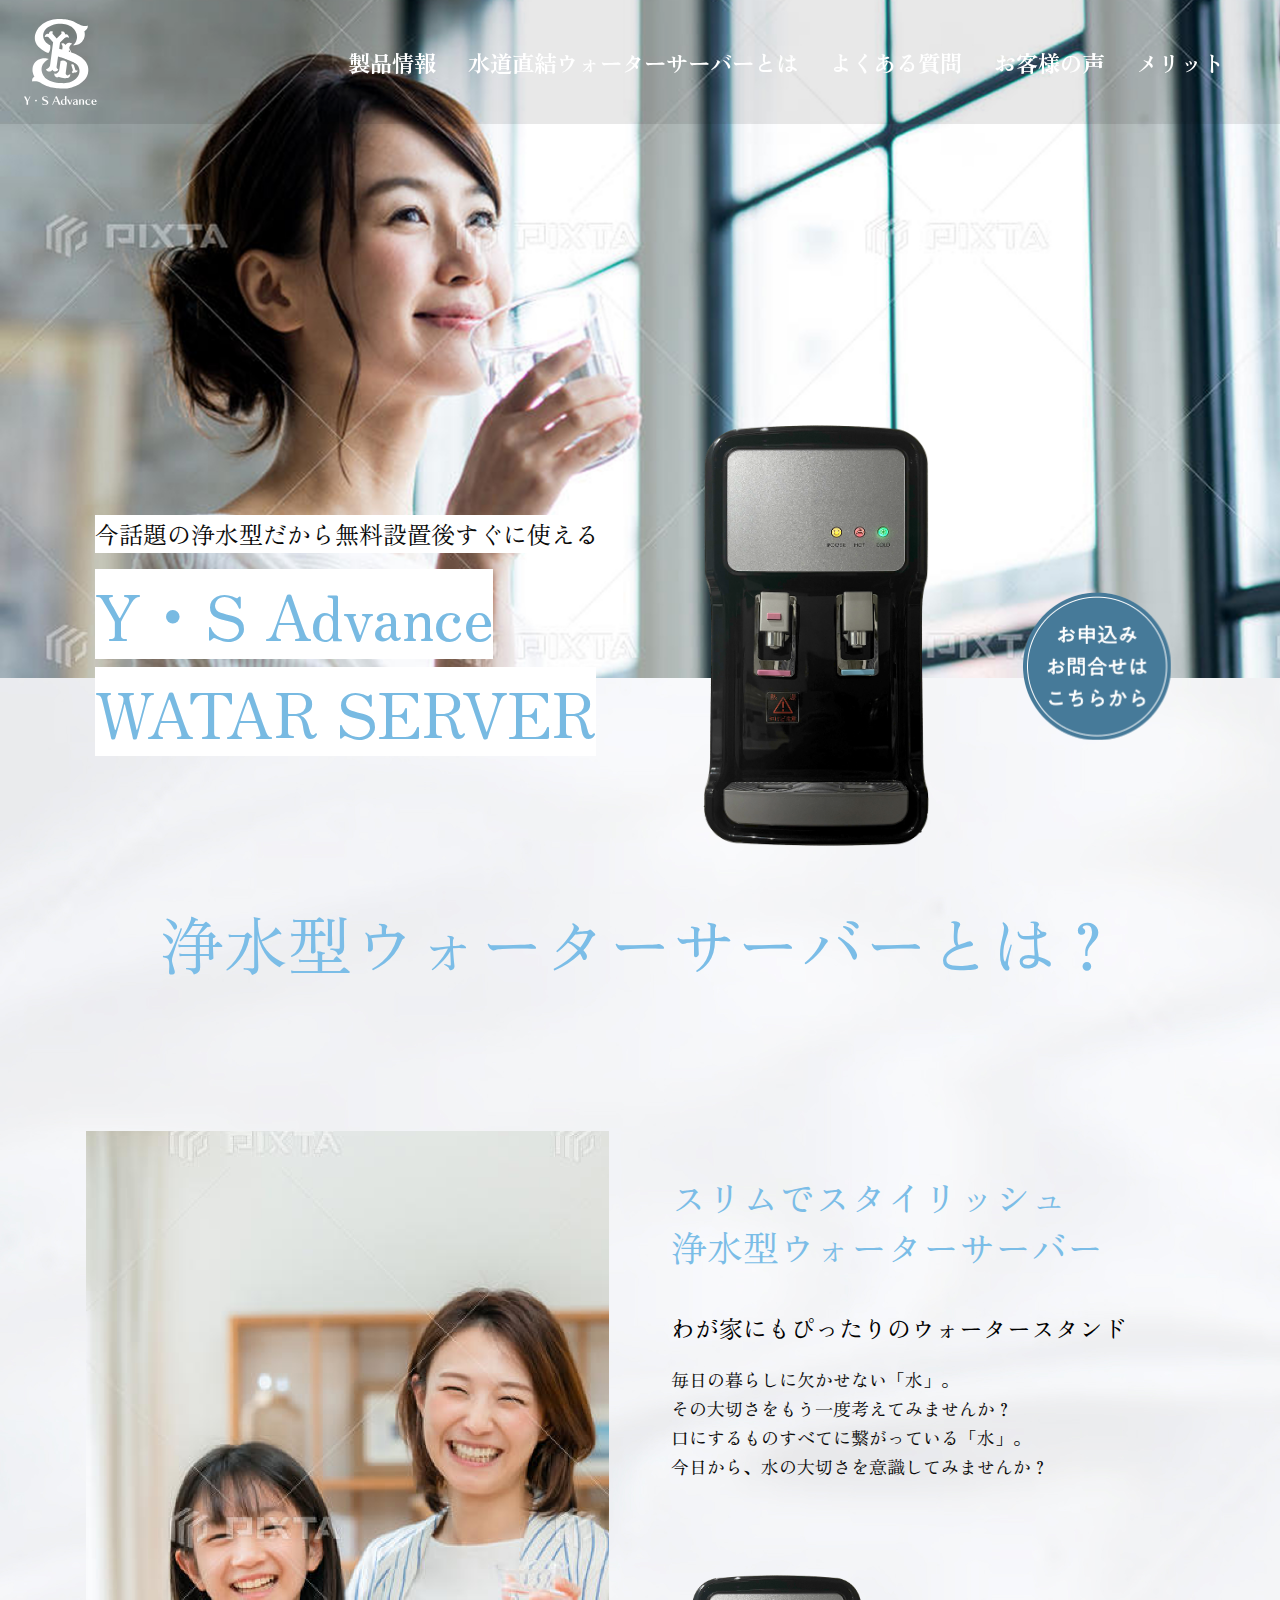
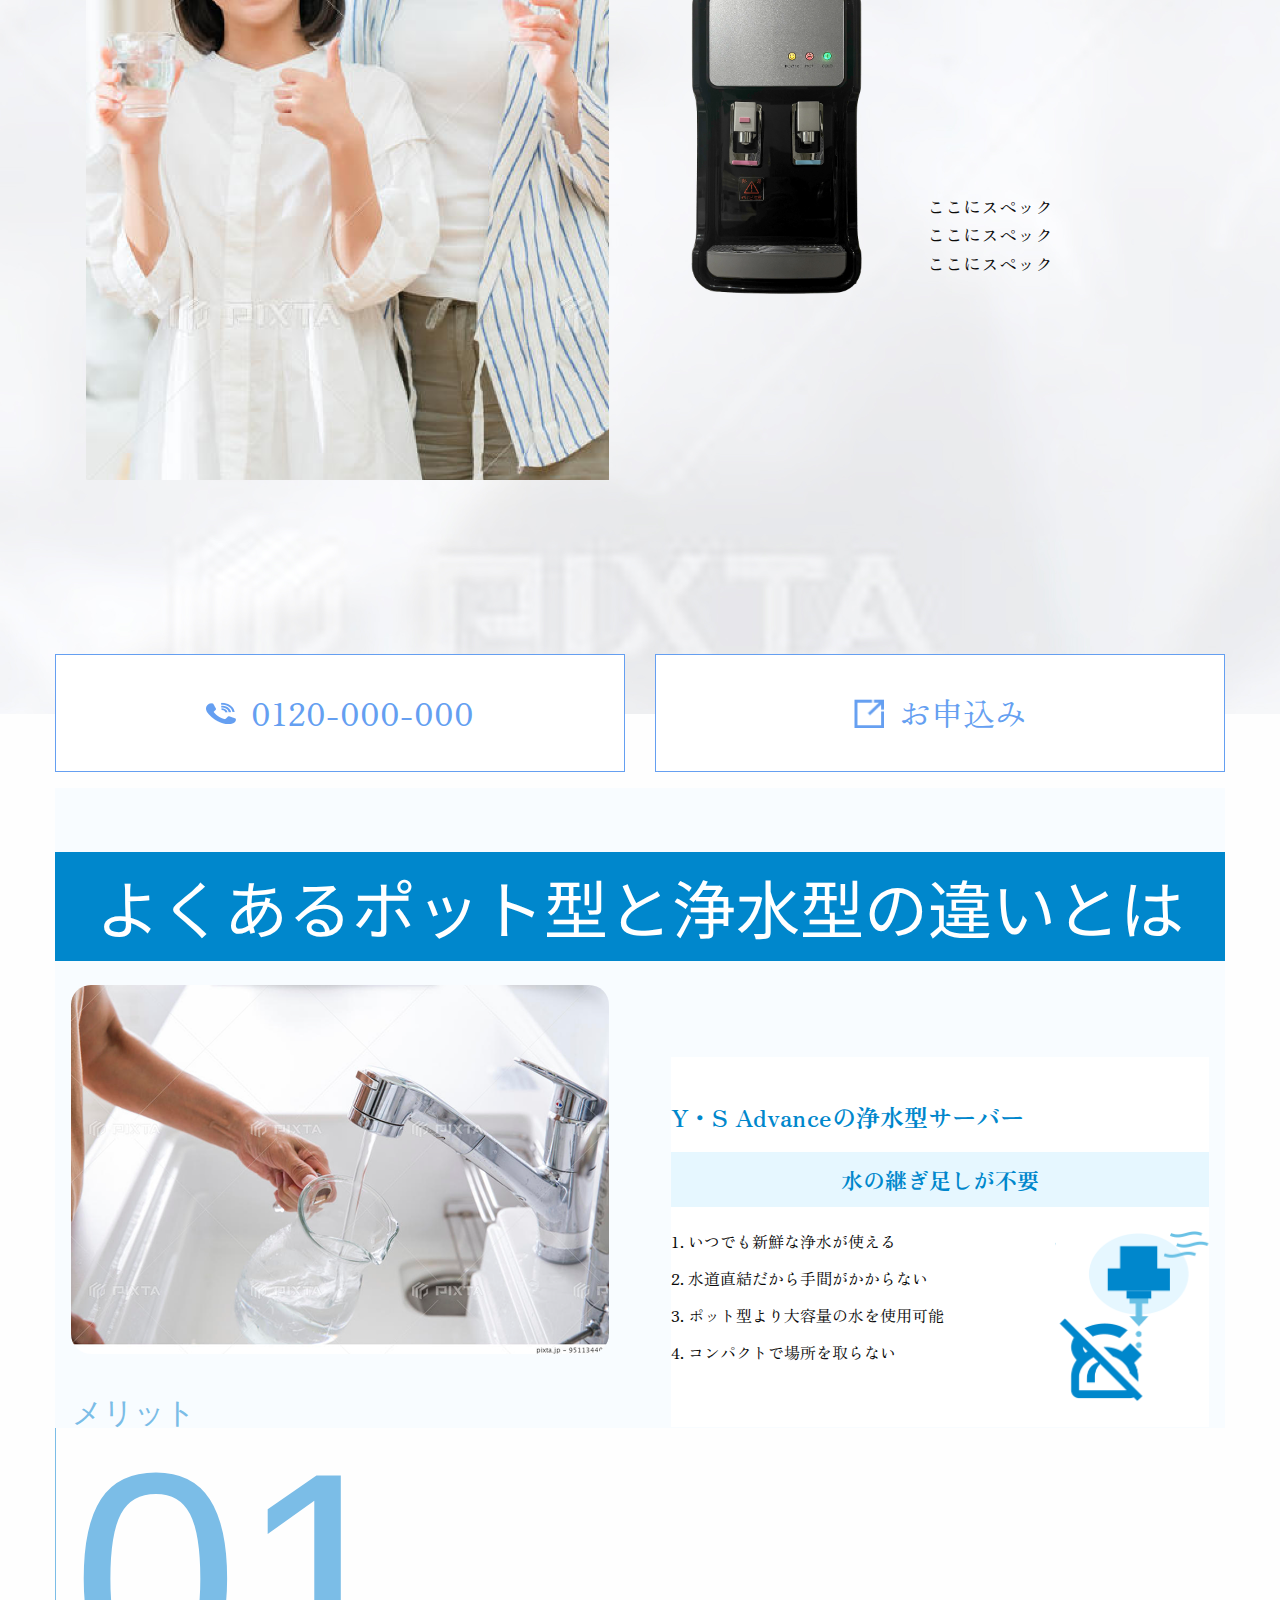
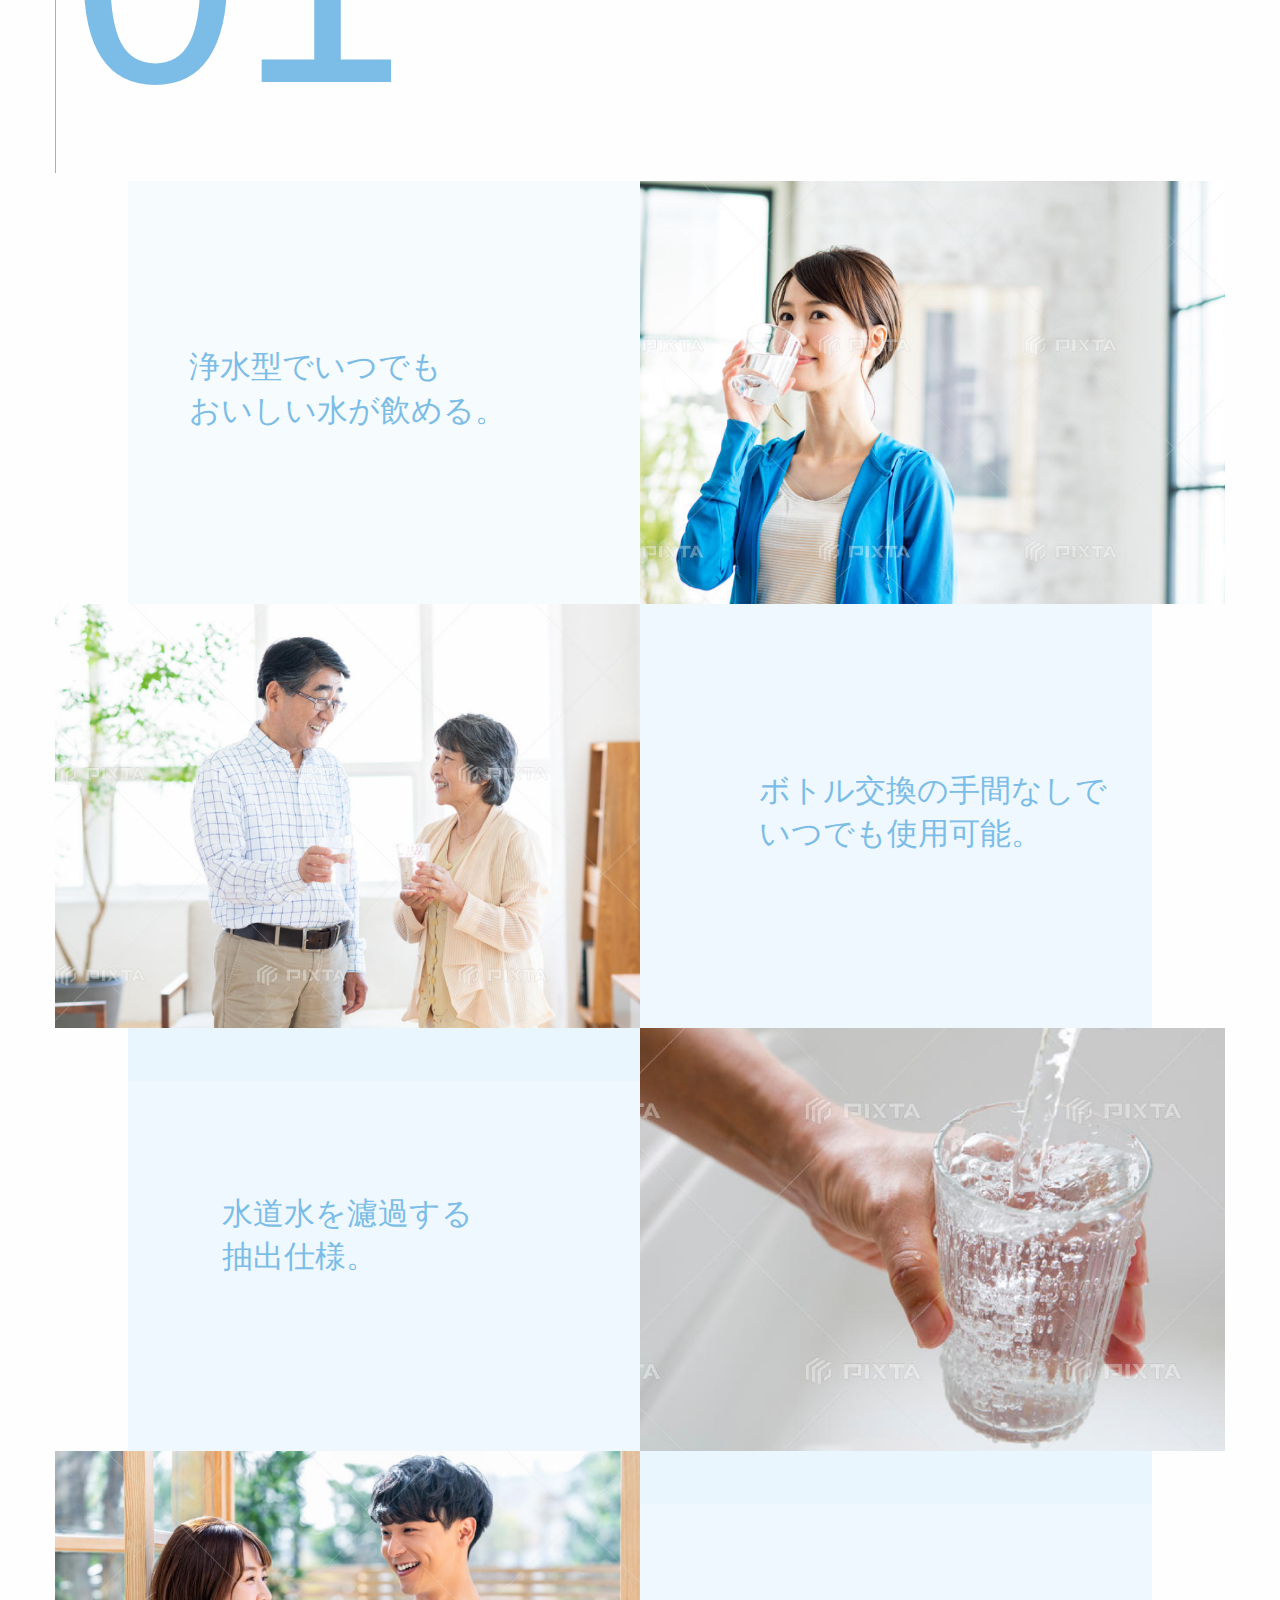
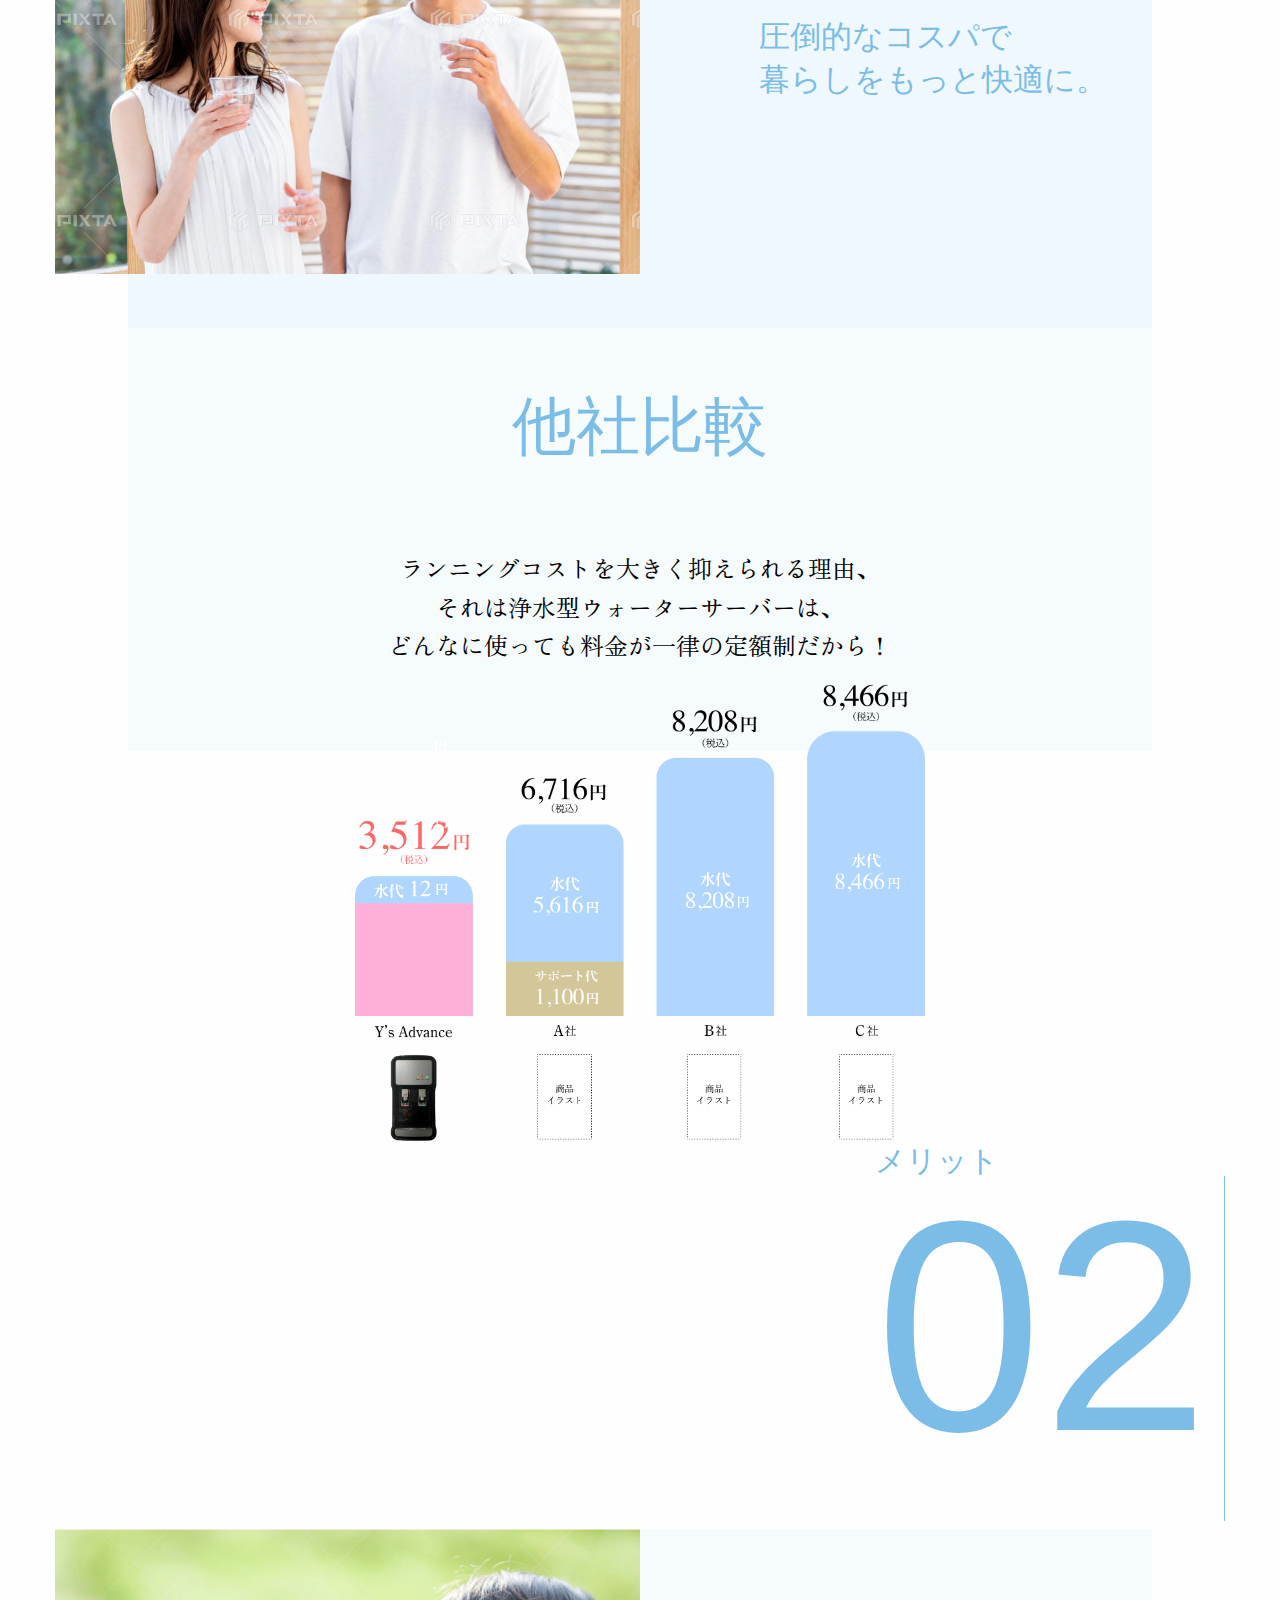
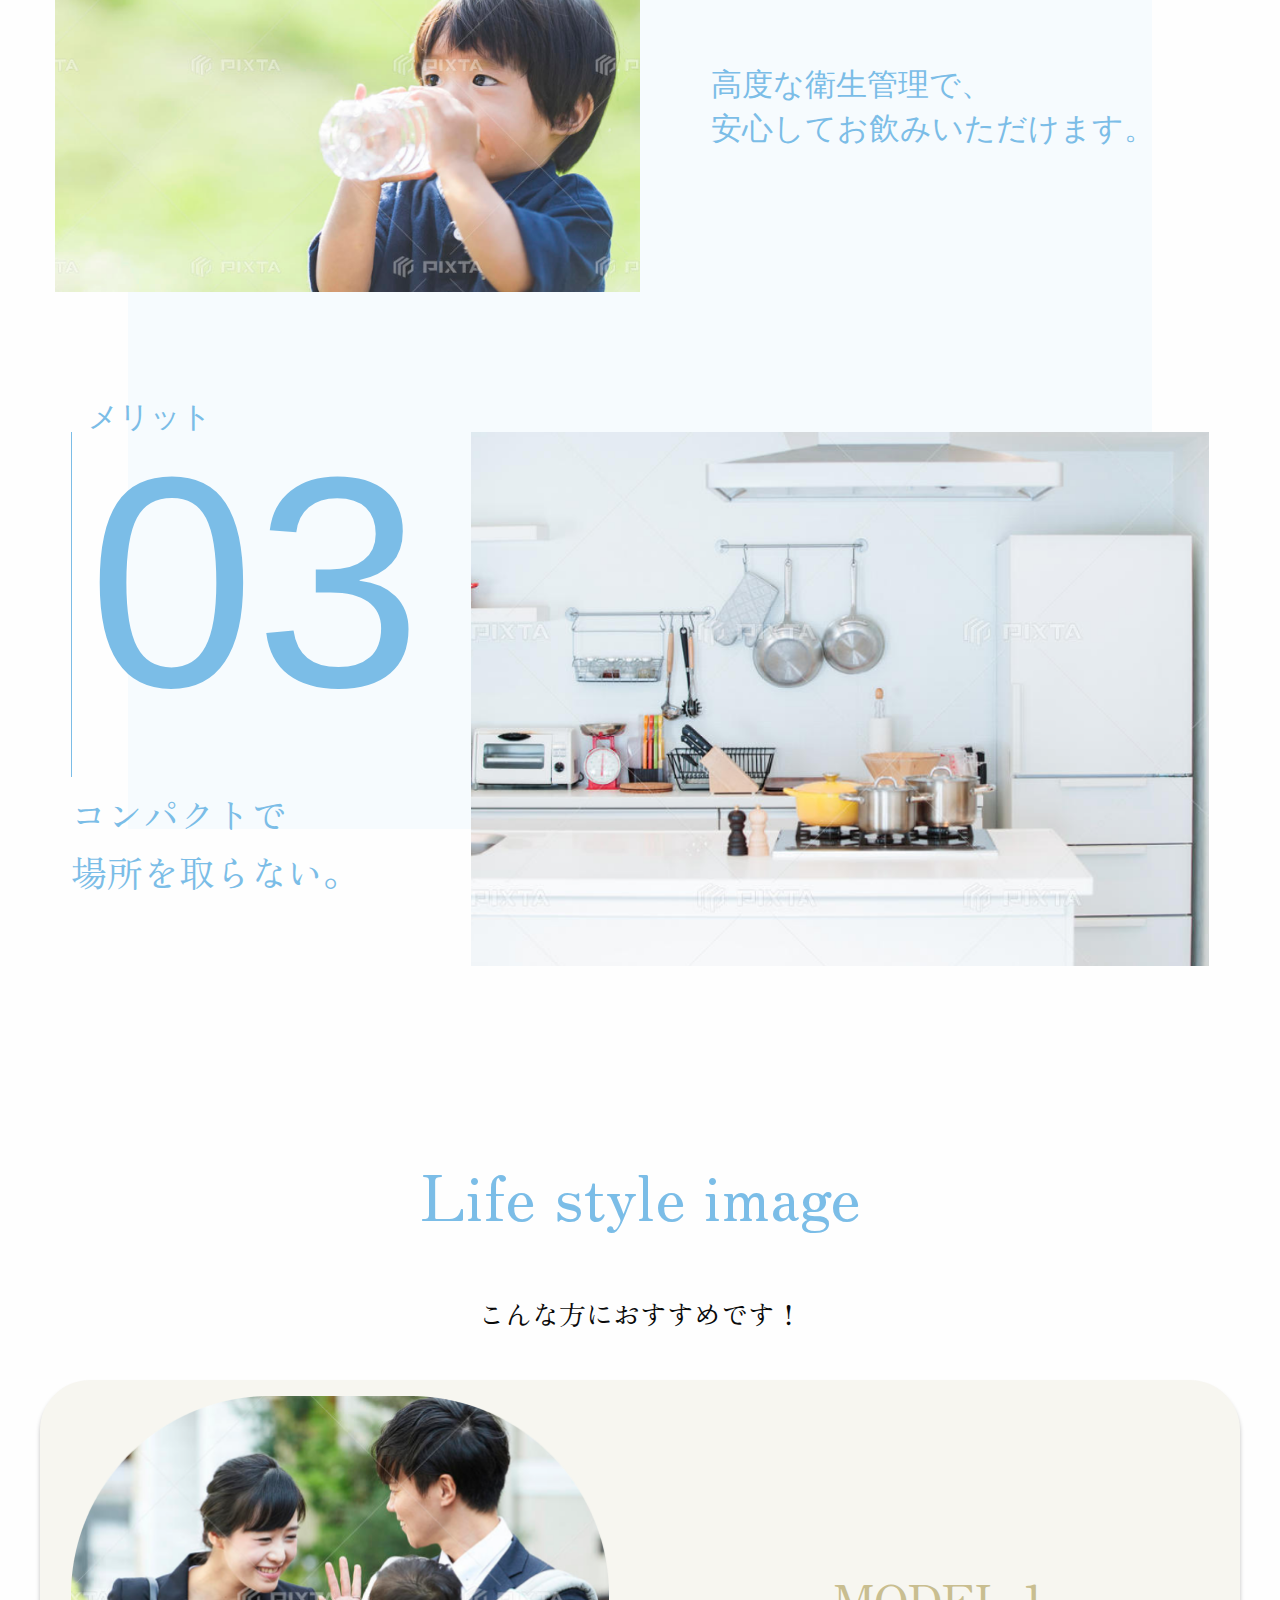
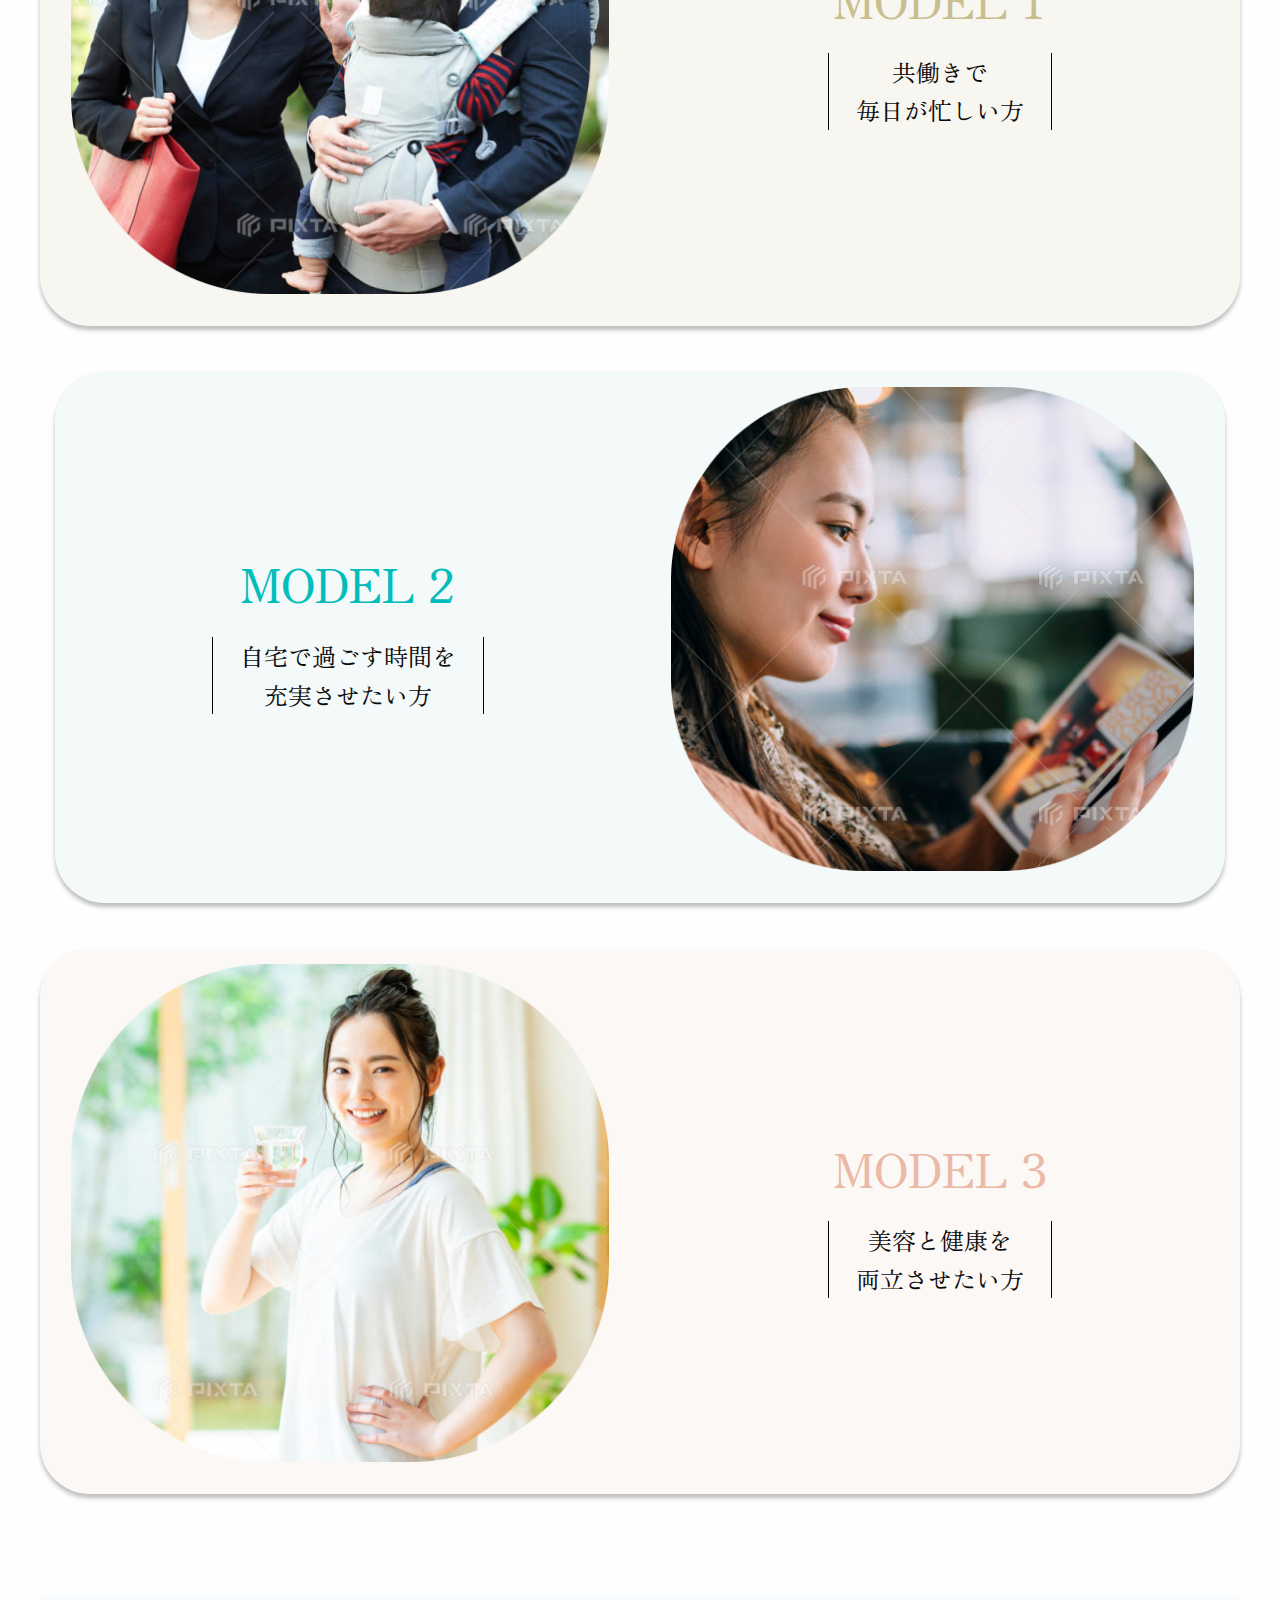
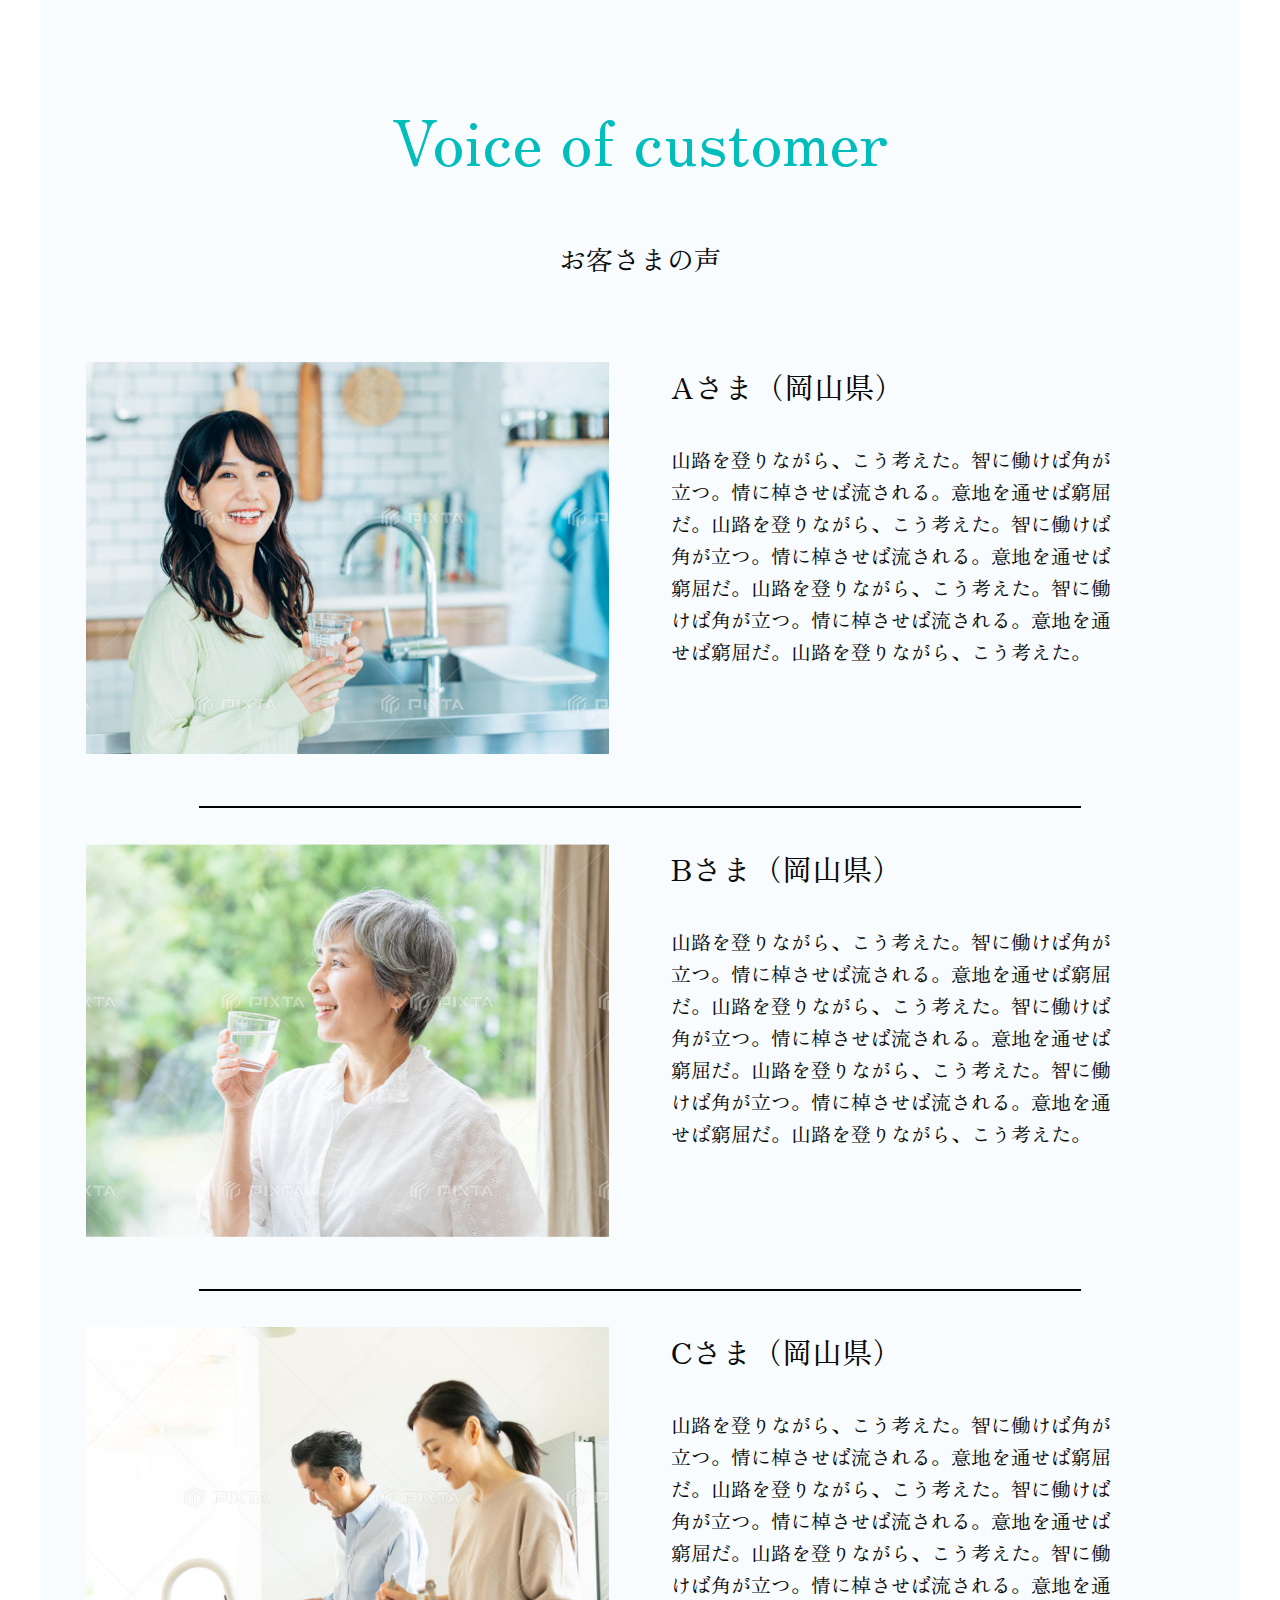
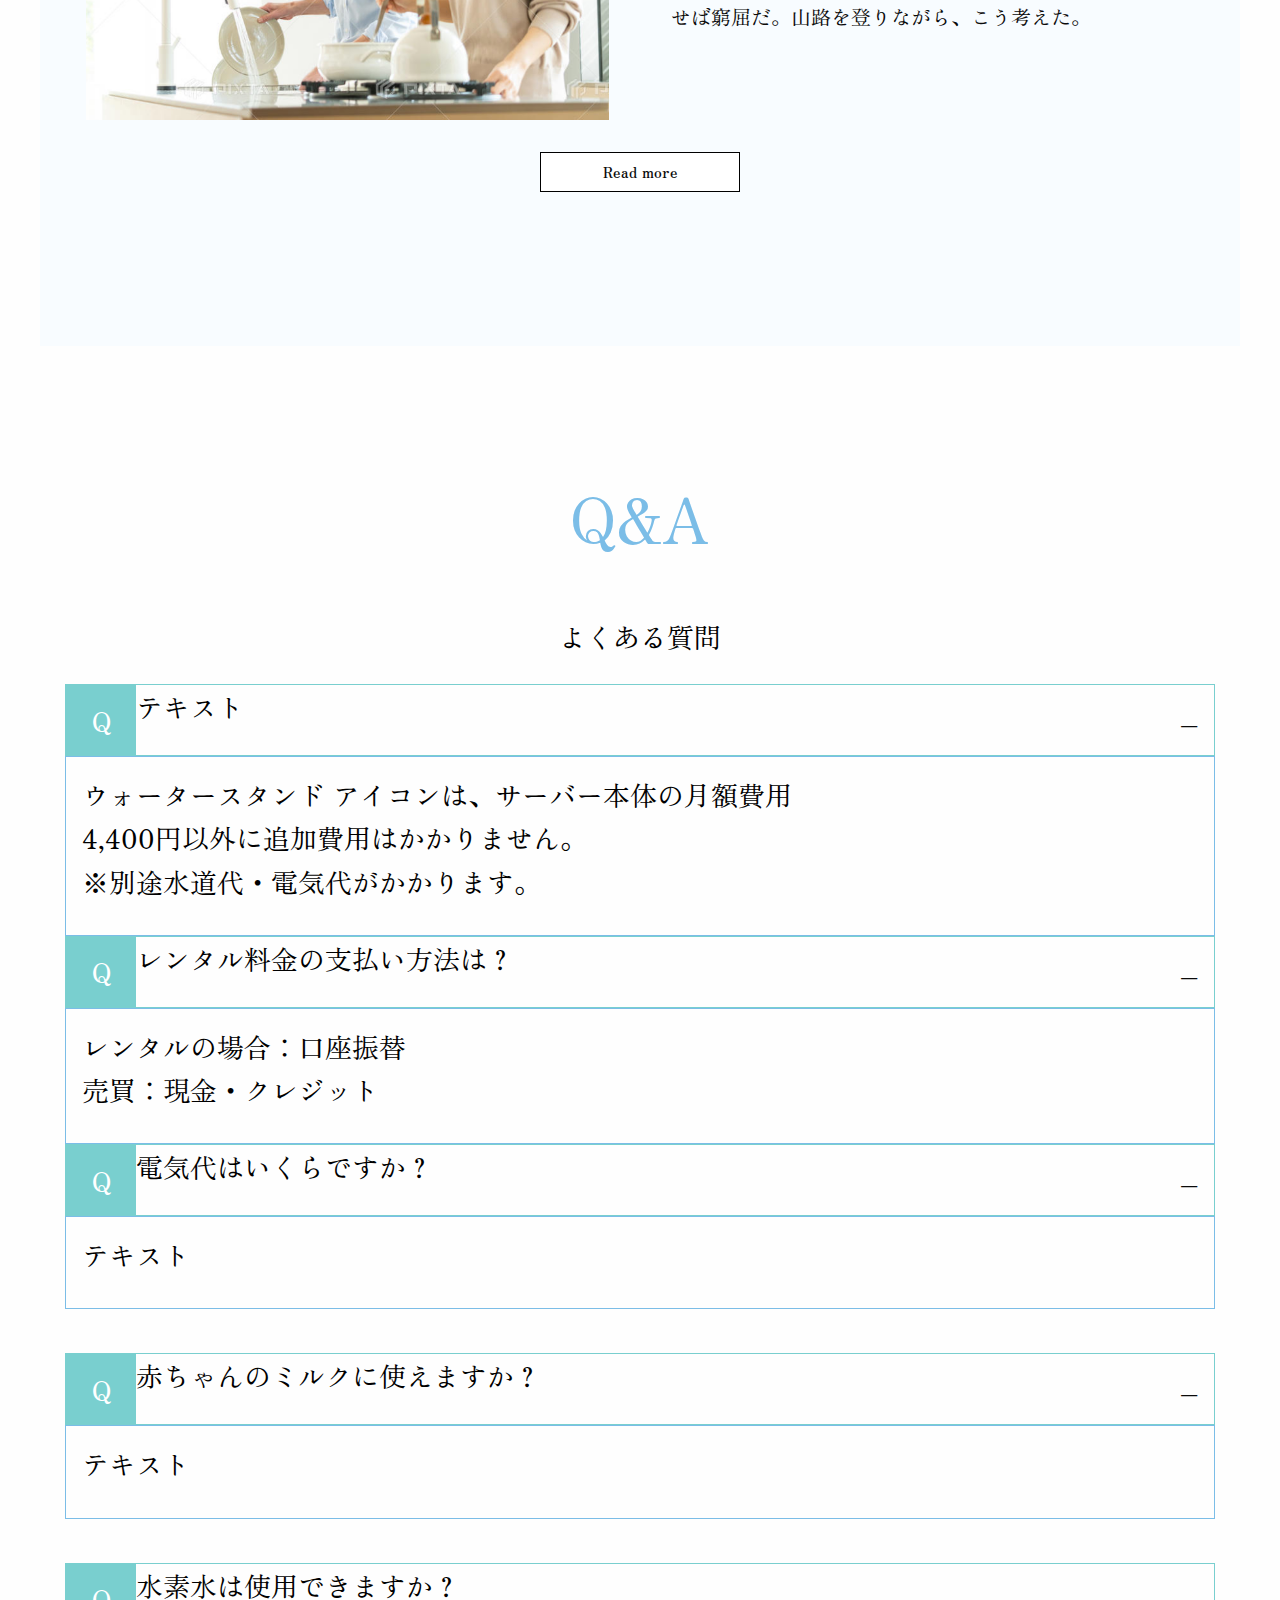
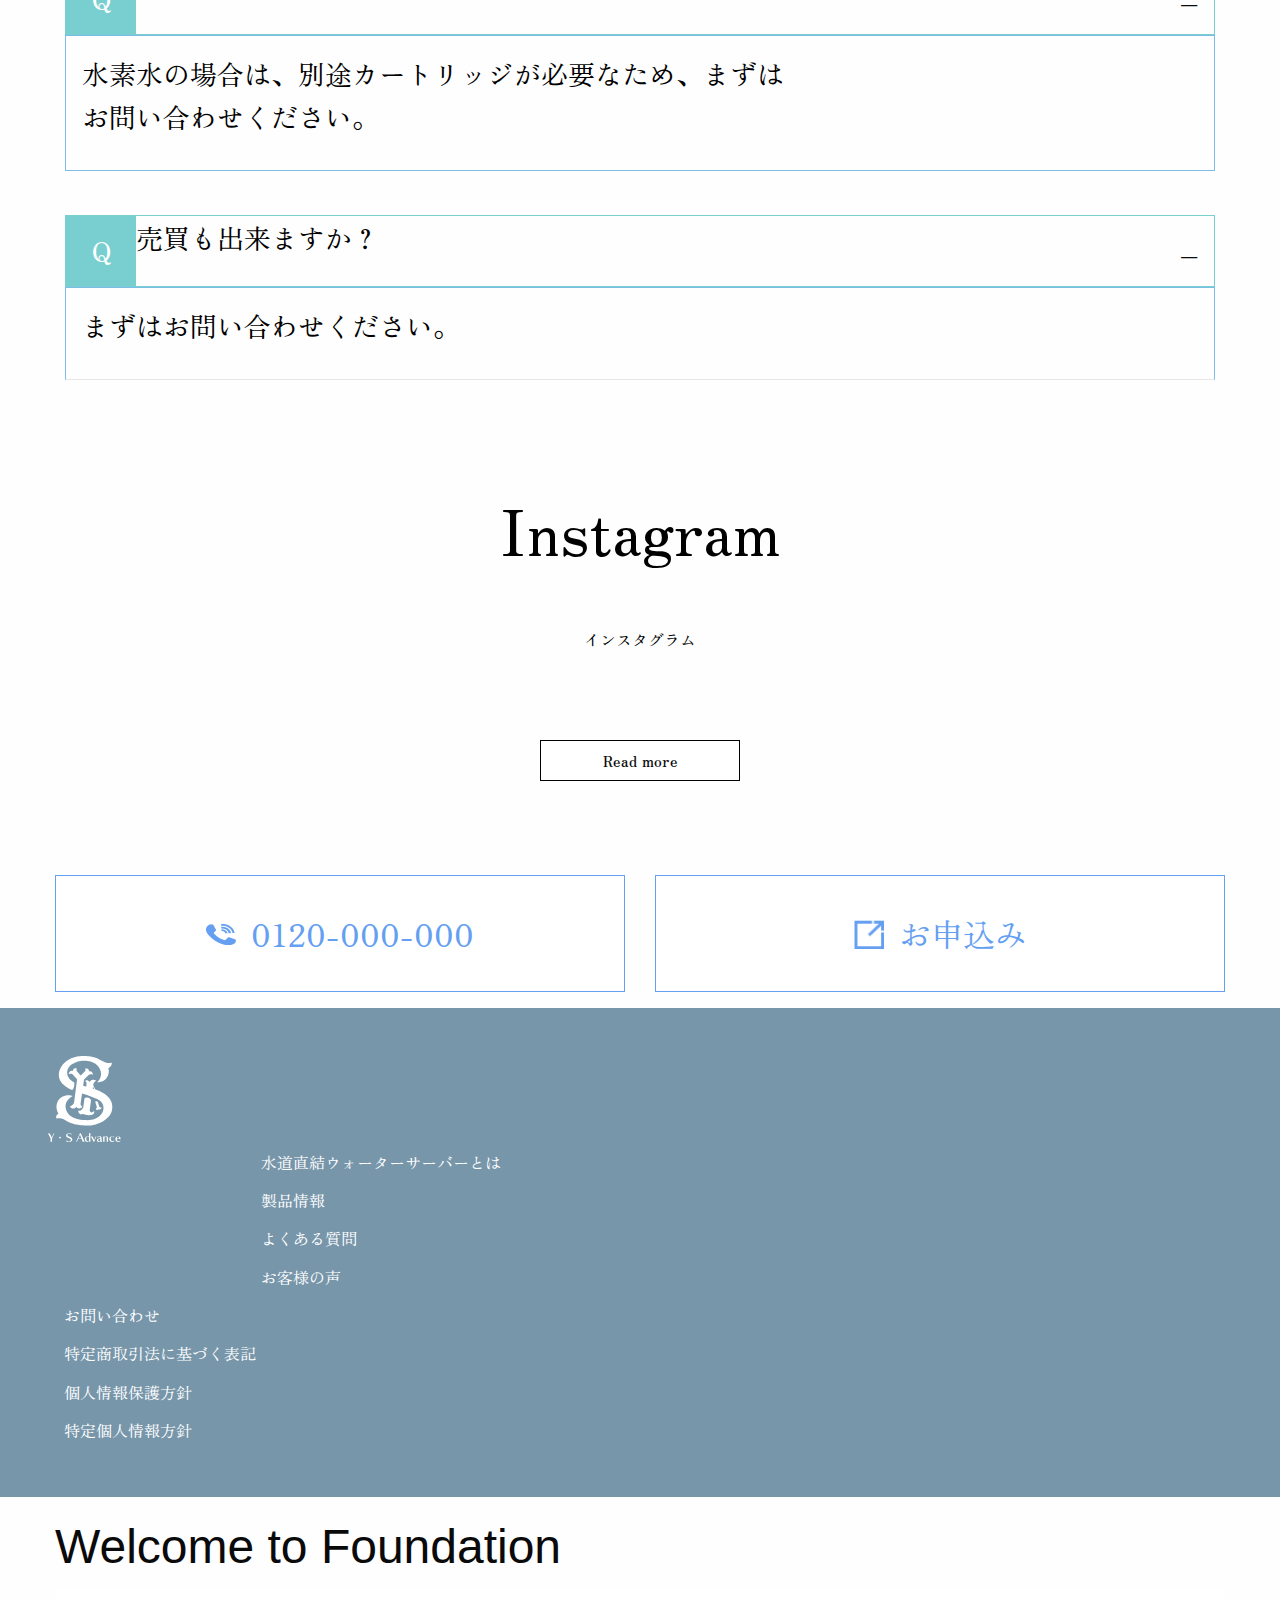
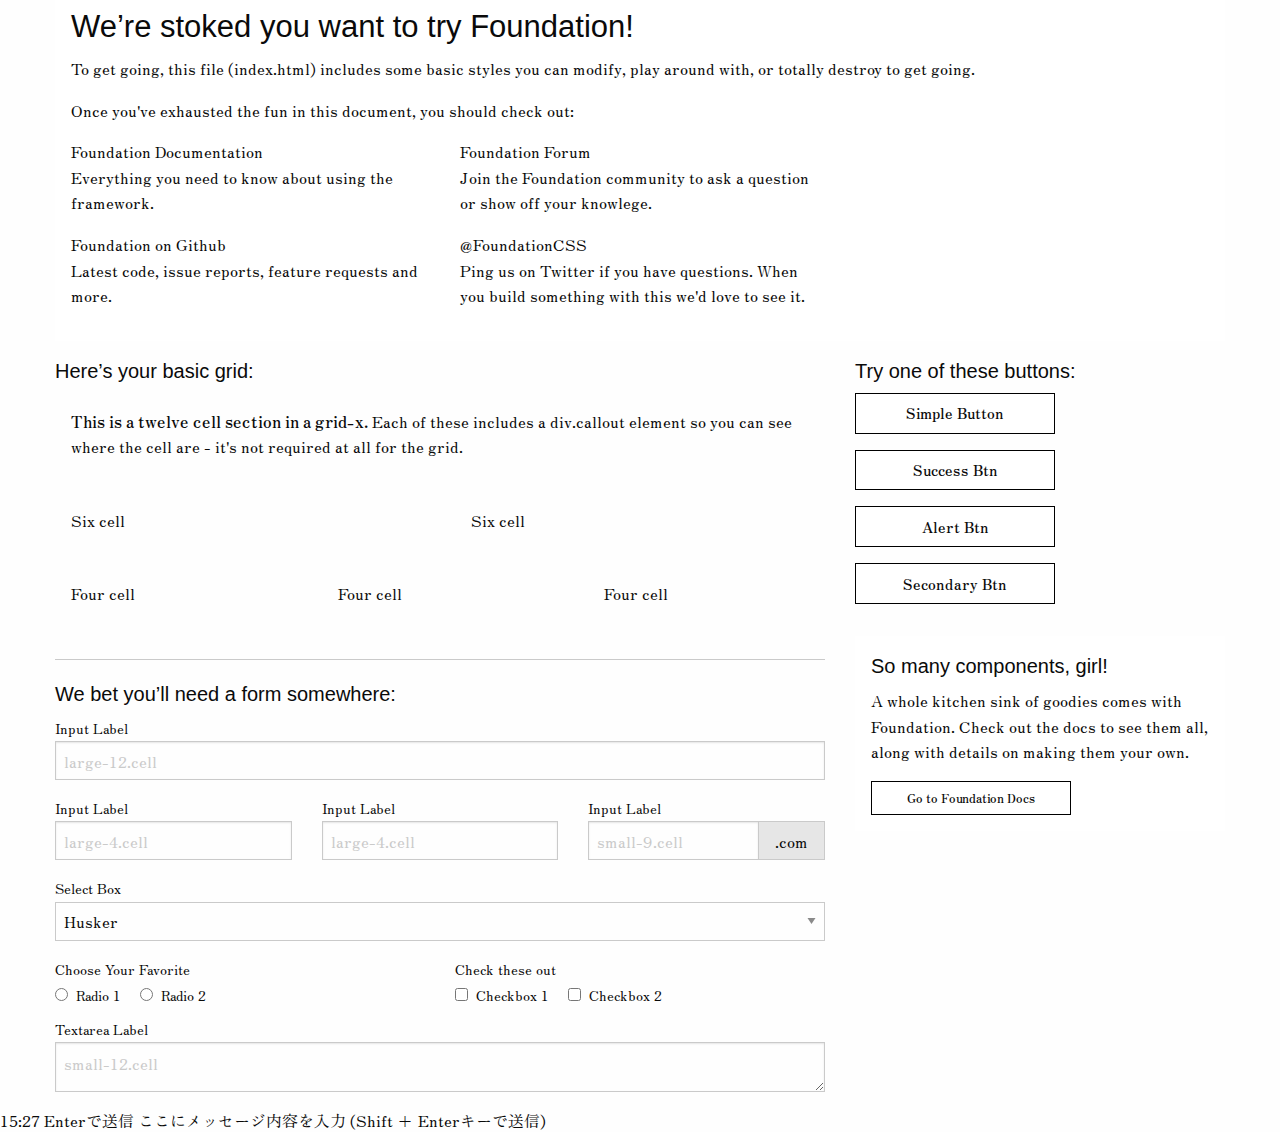
==== commit 98ccb705: "変更" ====
--- a/index.html
+++ b/index.html
@@ -166,7 +166,6 @@
 
     <section id="merit01">
       <div class="merit-ttl grid-container">
-        <h3>メリット</h3>
         <h2>01</h2>
       </div>
       <div class="grid-x large-12 blue_bg">
@@ -226,7 +225,6 @@
 
     <section id="merit02">
       <div class="merit-ttl grid-container">
-        <h3>メリット</h3>
         <h2>02</h2>
       </div>
       <div class="grid-x large-12 blue_bg">
@@ -270,8 +268,10 @@
     <div class="grid-x grid-padding-x merit_kitchen">
       <div class="large-4 medium-6 cell">
         <div class="primary callout">
-          <h3 class="merit3__title"><span>03</span></h3>
-          <p class="merit3__txt">コンパクトで<br>
+          <div class="merit-ttl grid-container">
+            <h2>03</h2>
+          </div>        
+            <p class="merit3__txt">コンパクトで<br>
             場所を取らない。</p>
         </div>
       </div>
--- a/css/app.css
+++ b/css/app.css
@@ -18,7 +18,7 @@
     text-align: center;
     color: #7BBDE7;
     font-family: "Zen Old Mincho", serif !important;
-    padding-bottom: 110px;
+    /* padding-bottom: 110px; */
 }
 
 a {
@@ -378,6 +378,7 @@
 .customer {
     /* padding-top: 226px; */
     background: #F8FCFF;
+    margin-top: 100px;
     /* box-shadow: 0px 4px 4px 0px #00000040; */
 }
 
@@ -913,6 +914,19 @@
 .merit-ttl h2{
     font-size: 300px;
     line-height: 1;
+    position: relative;
+}
+
+.merit3 h2{
+    color: #7BBDE7;
+
+}
+
+.merit-ttl h2::before {
+    content: "メリット";
+    font-size: 30px;
+    position: absolute;
+    top: -30px;
 }
 
 .blue_bg::before {
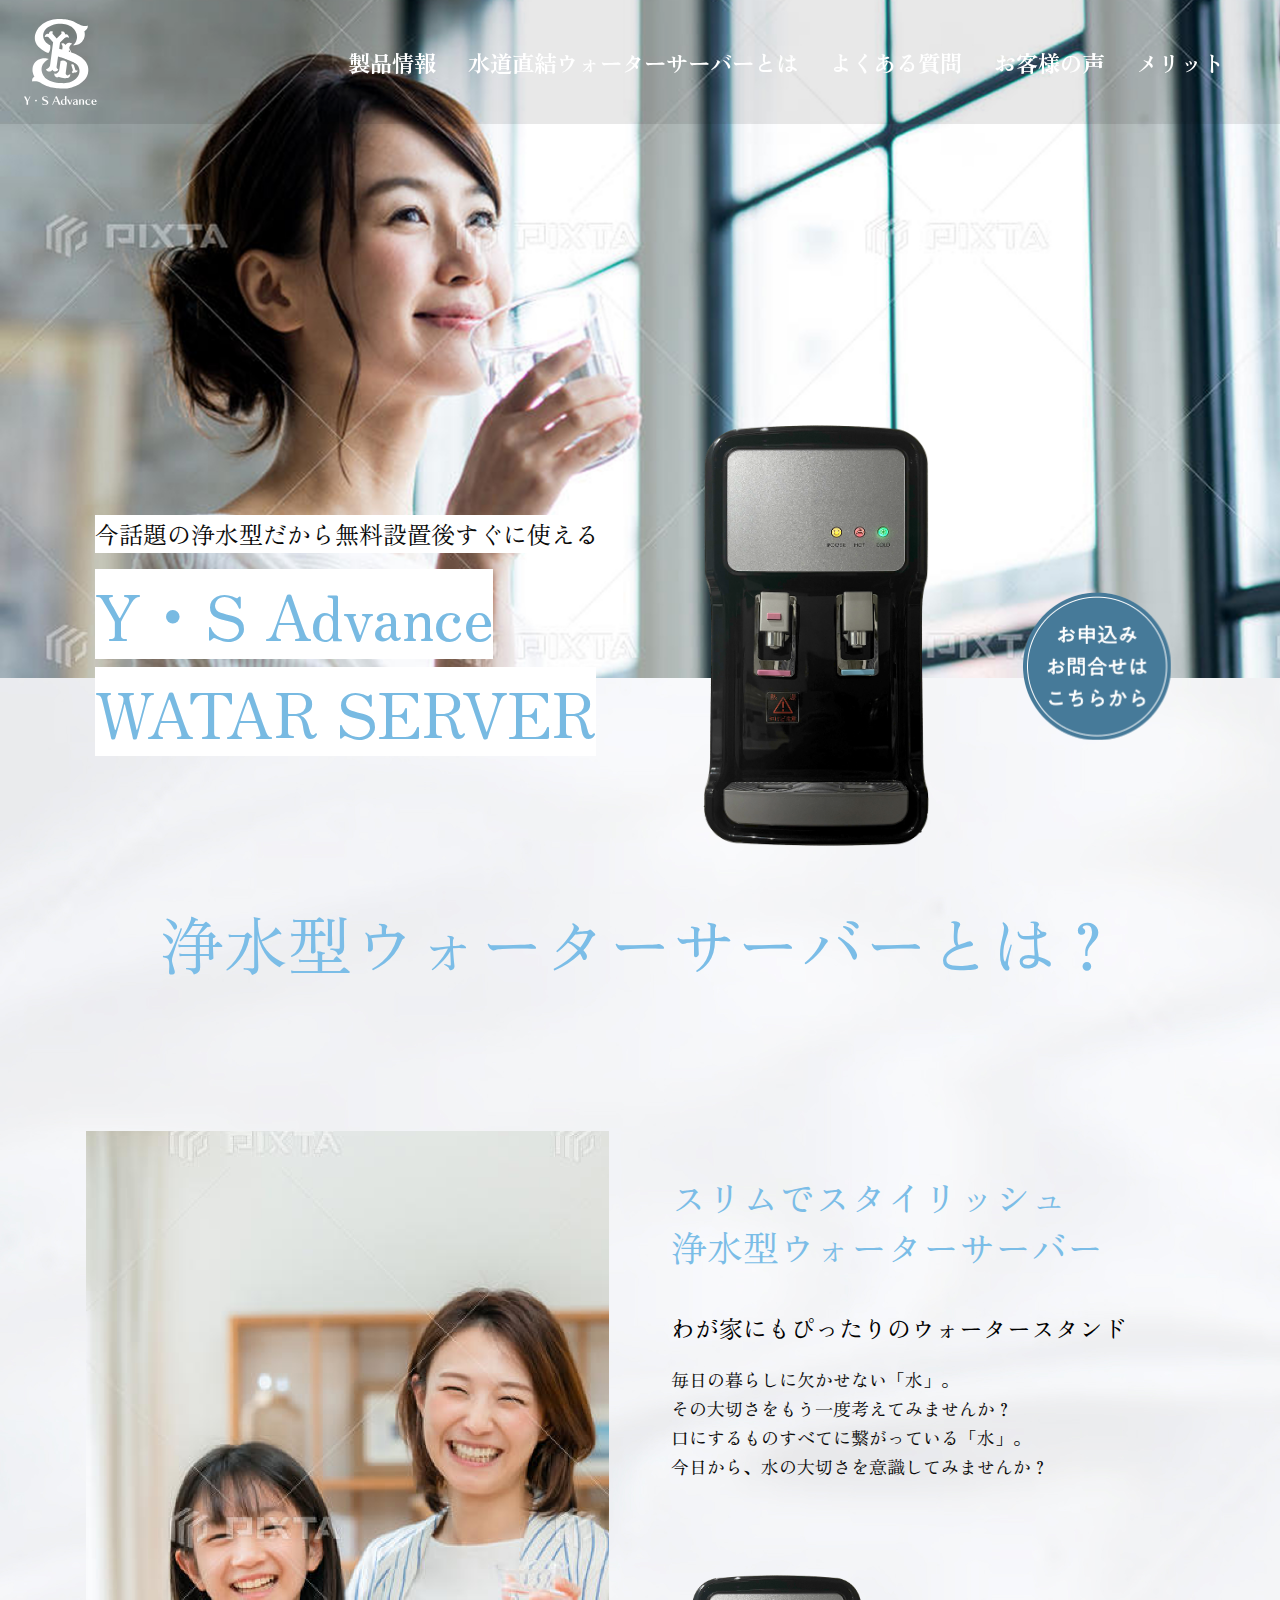
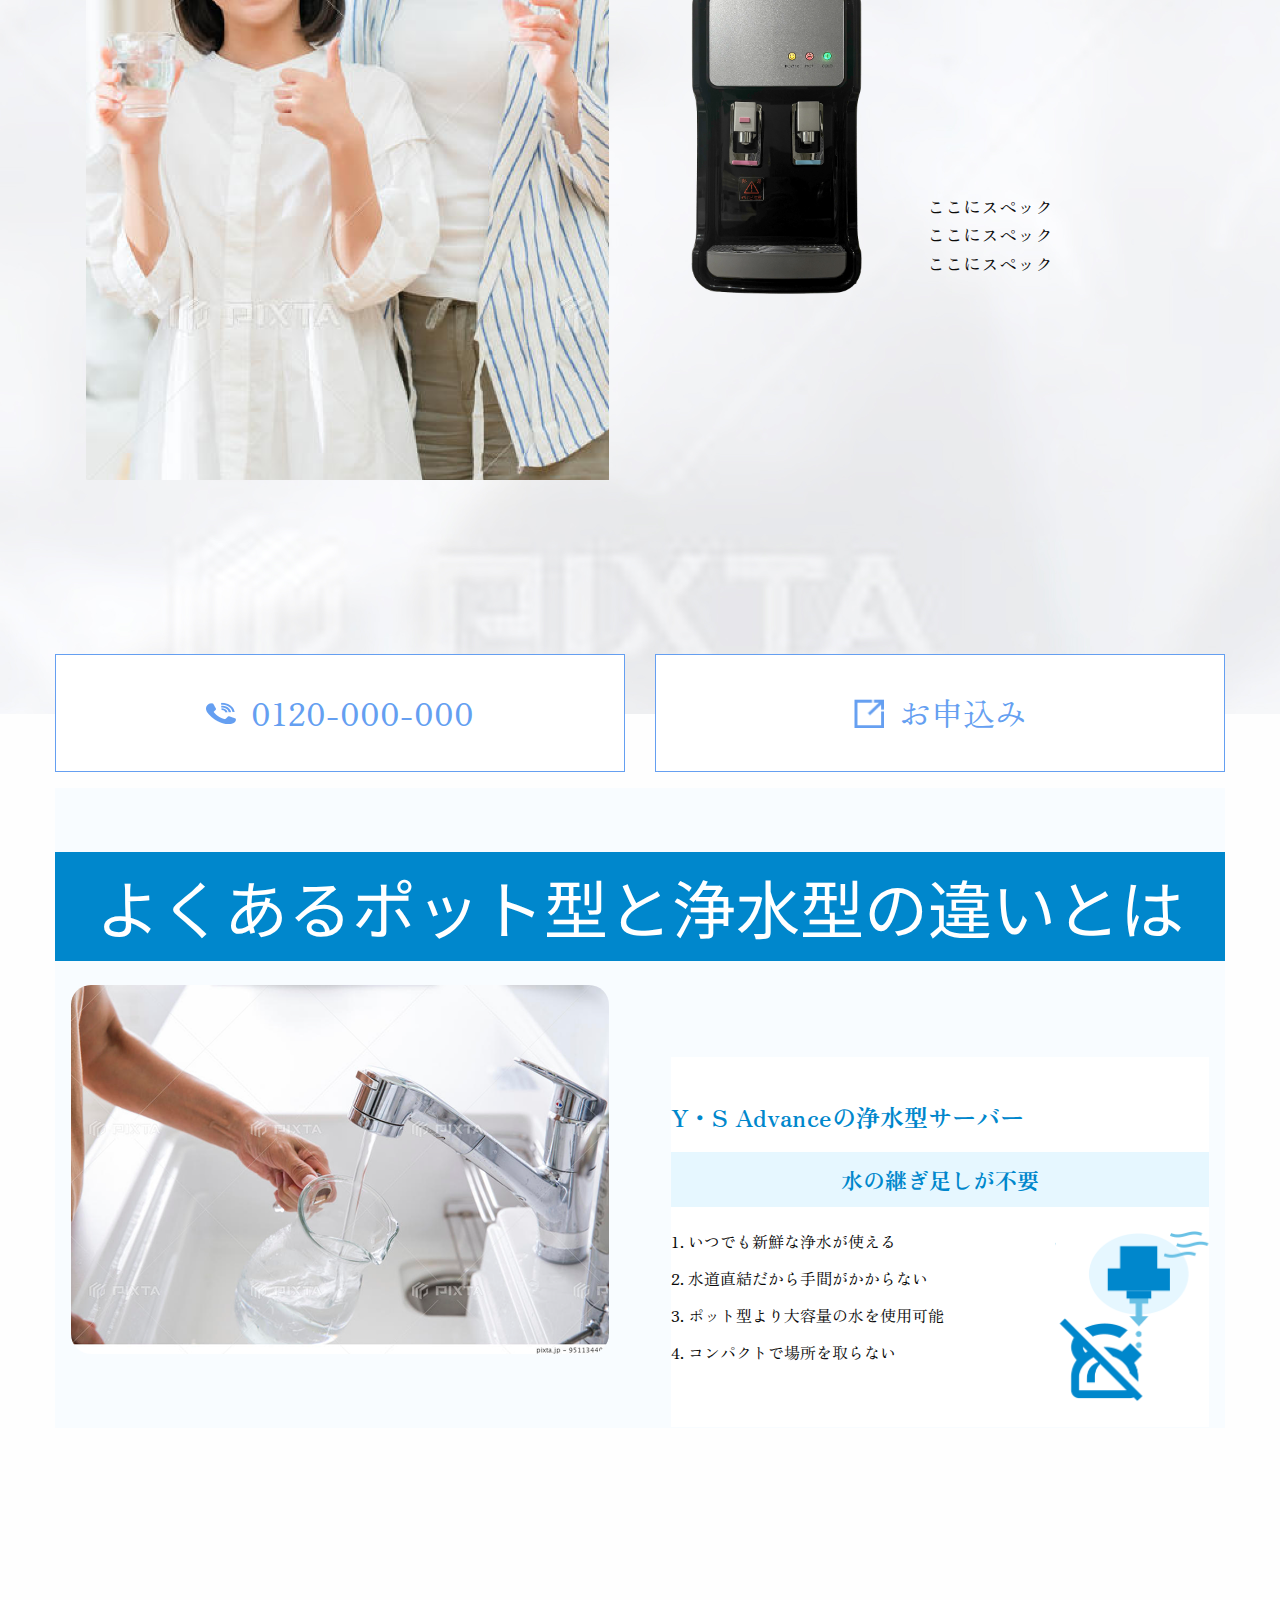
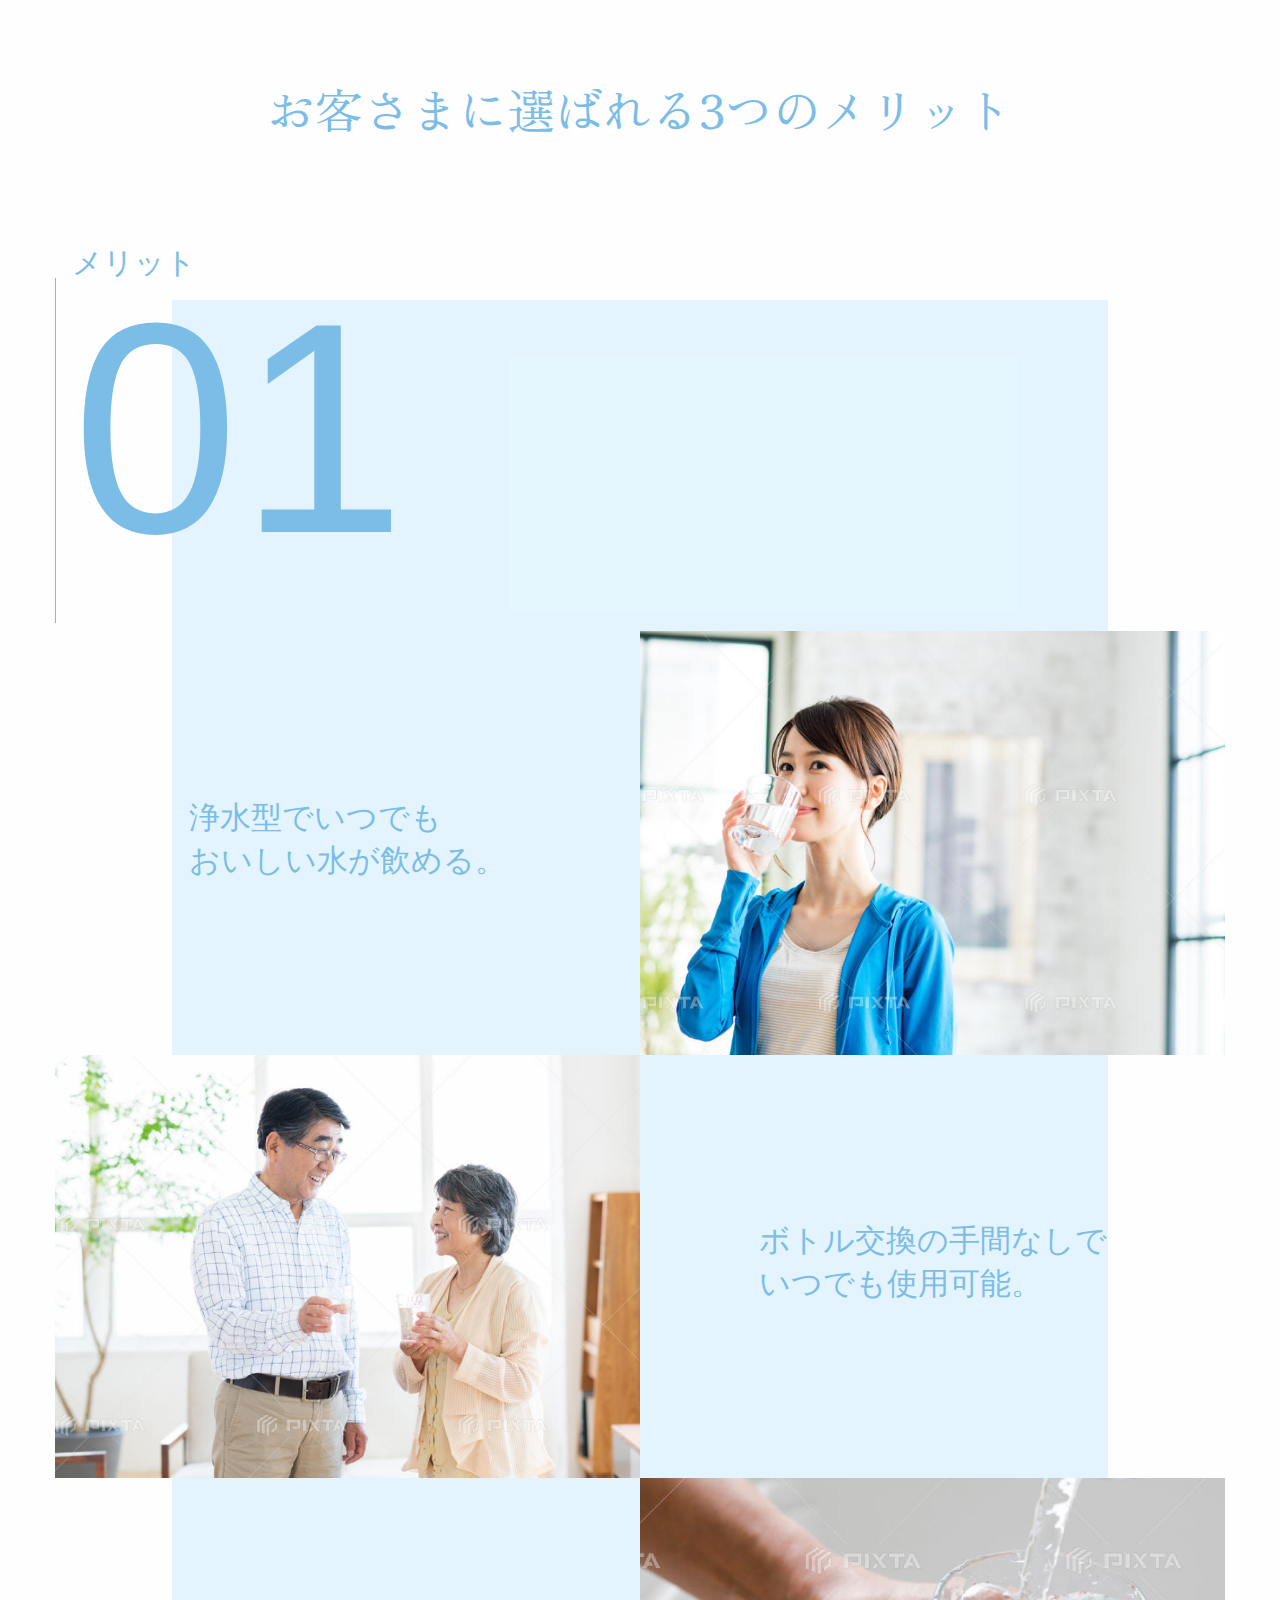
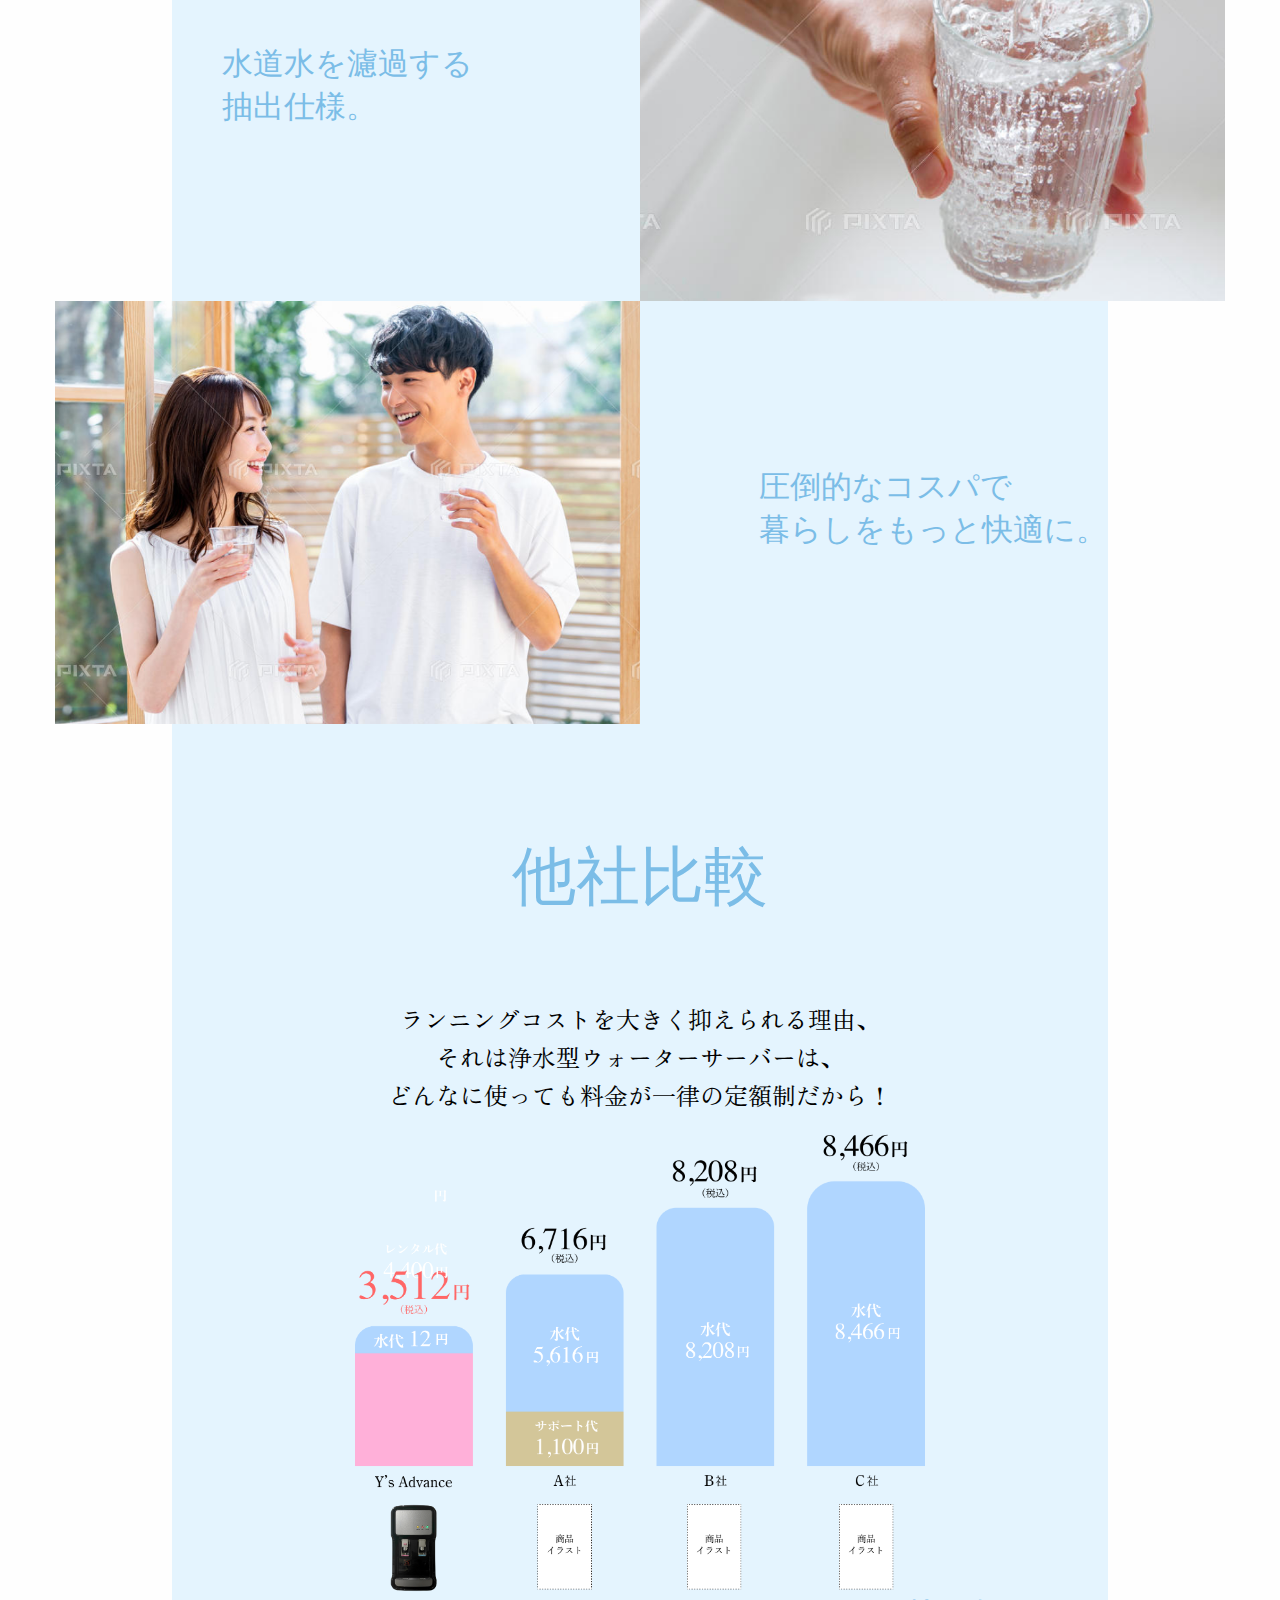
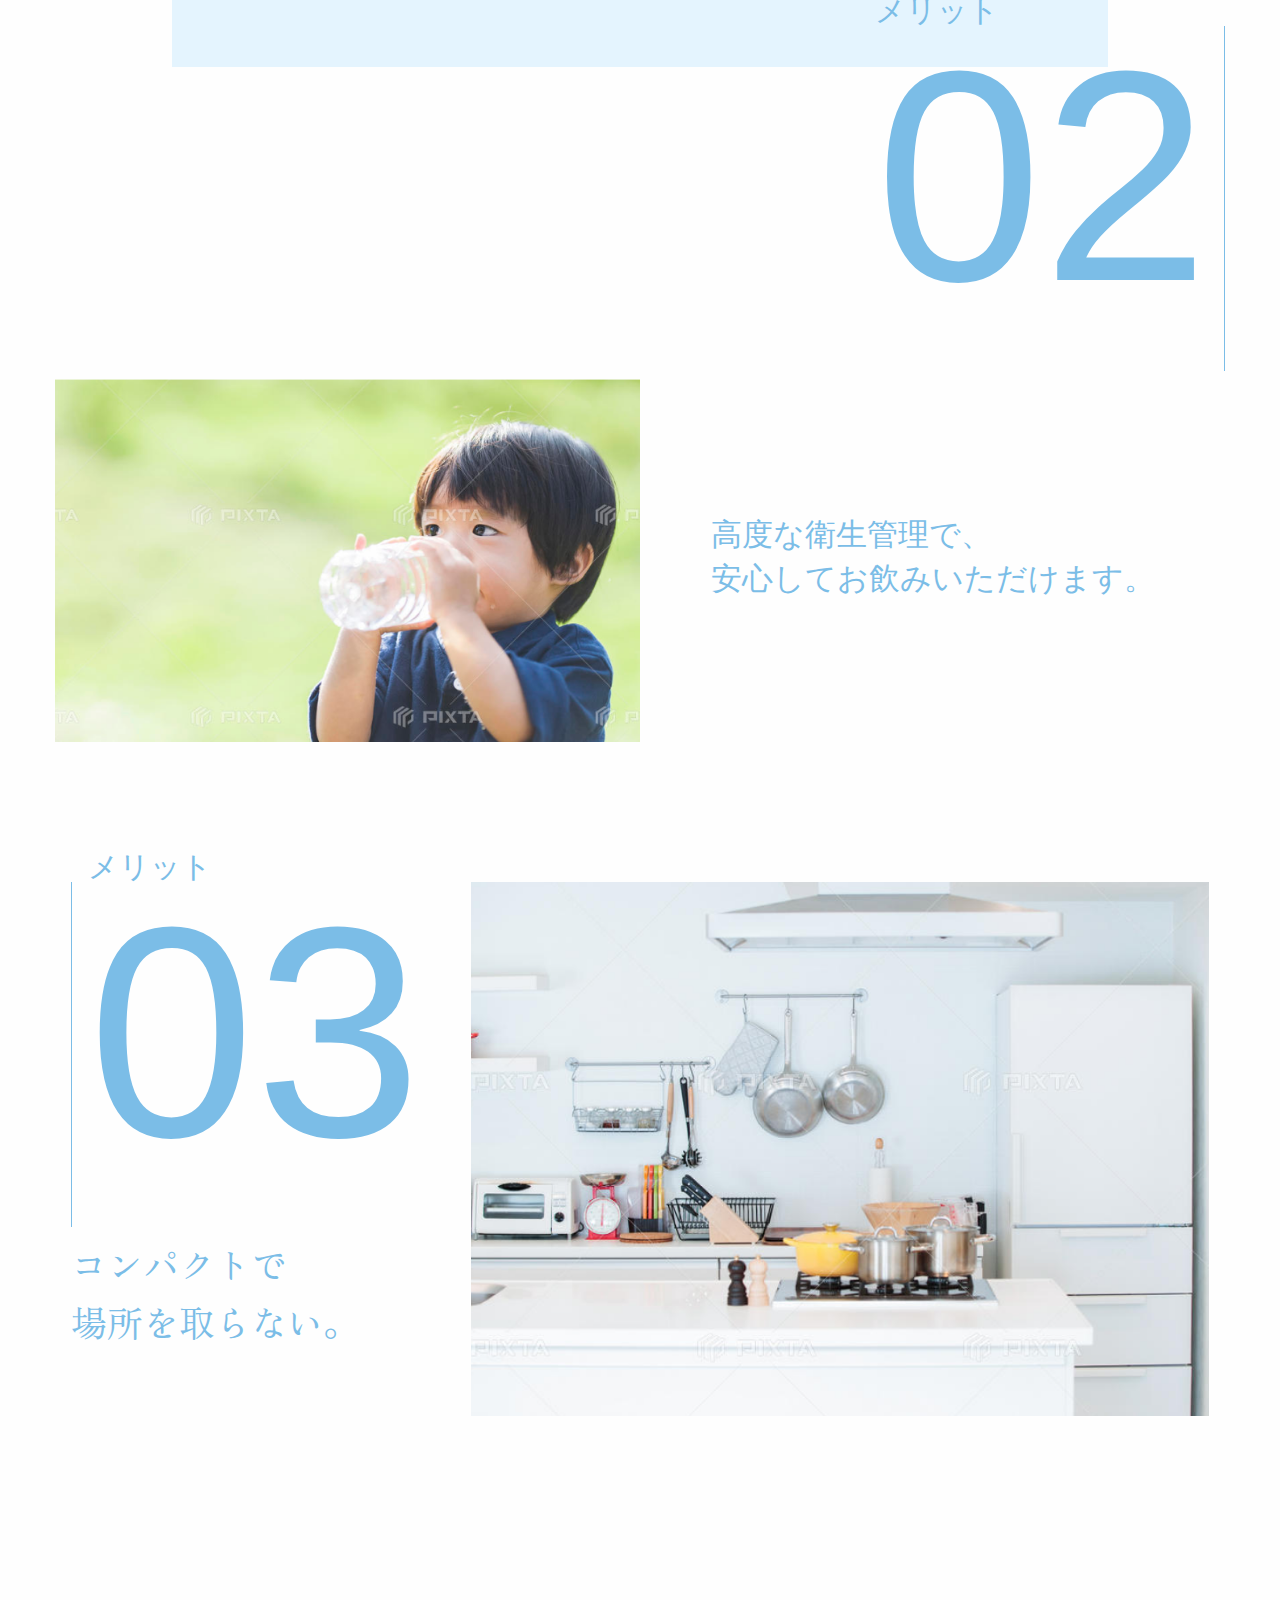
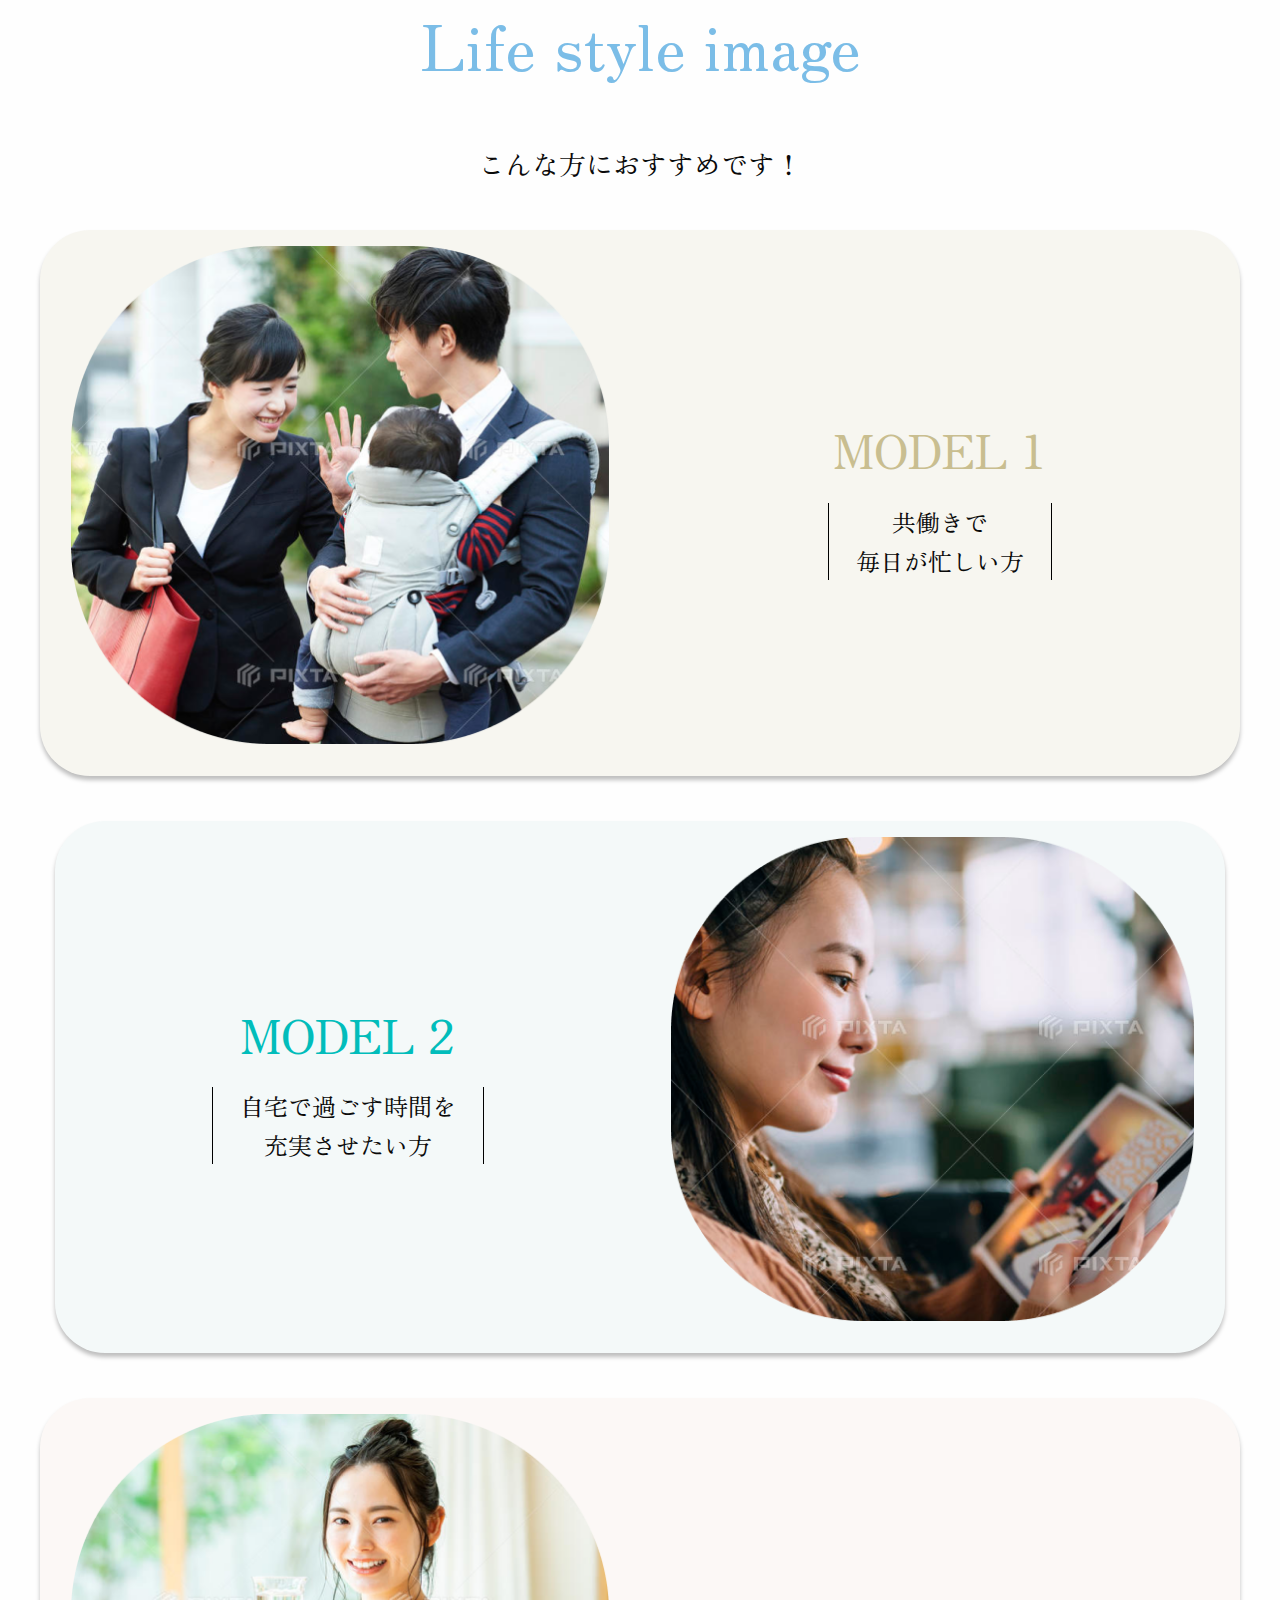
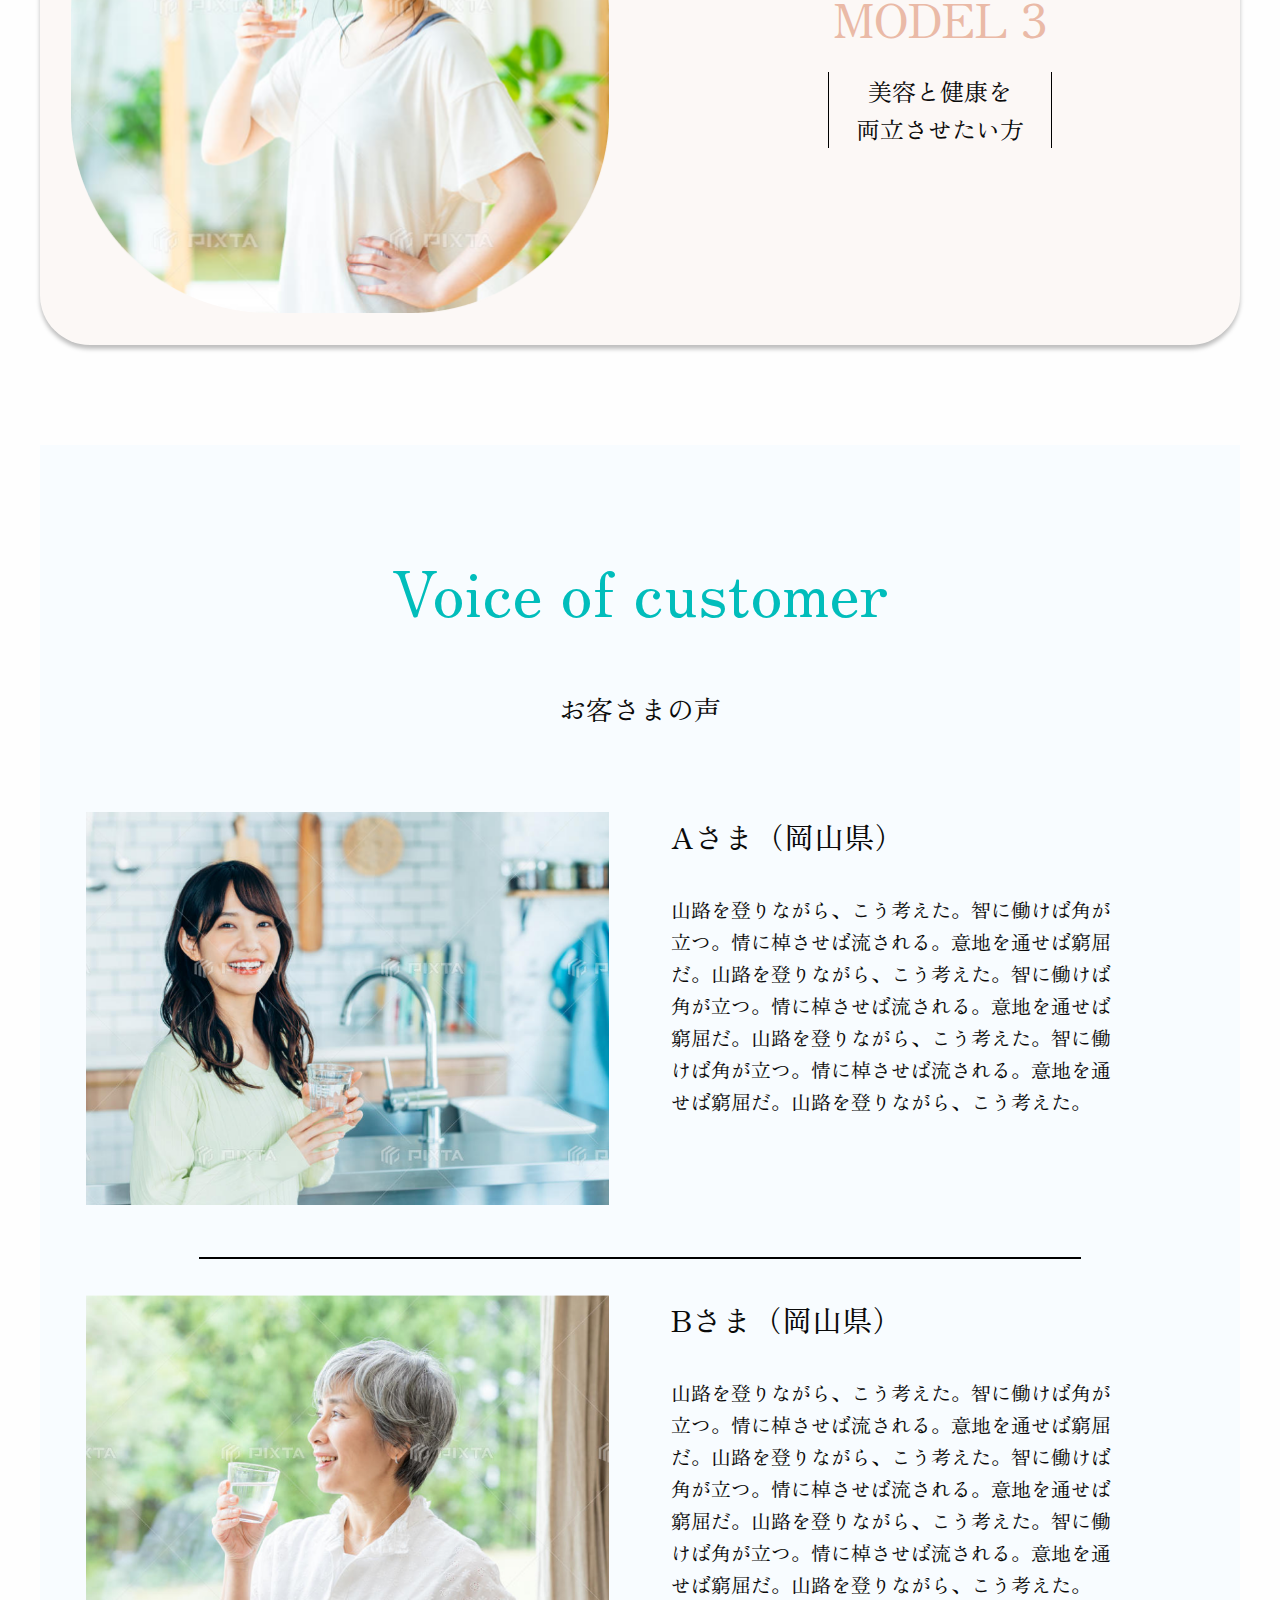
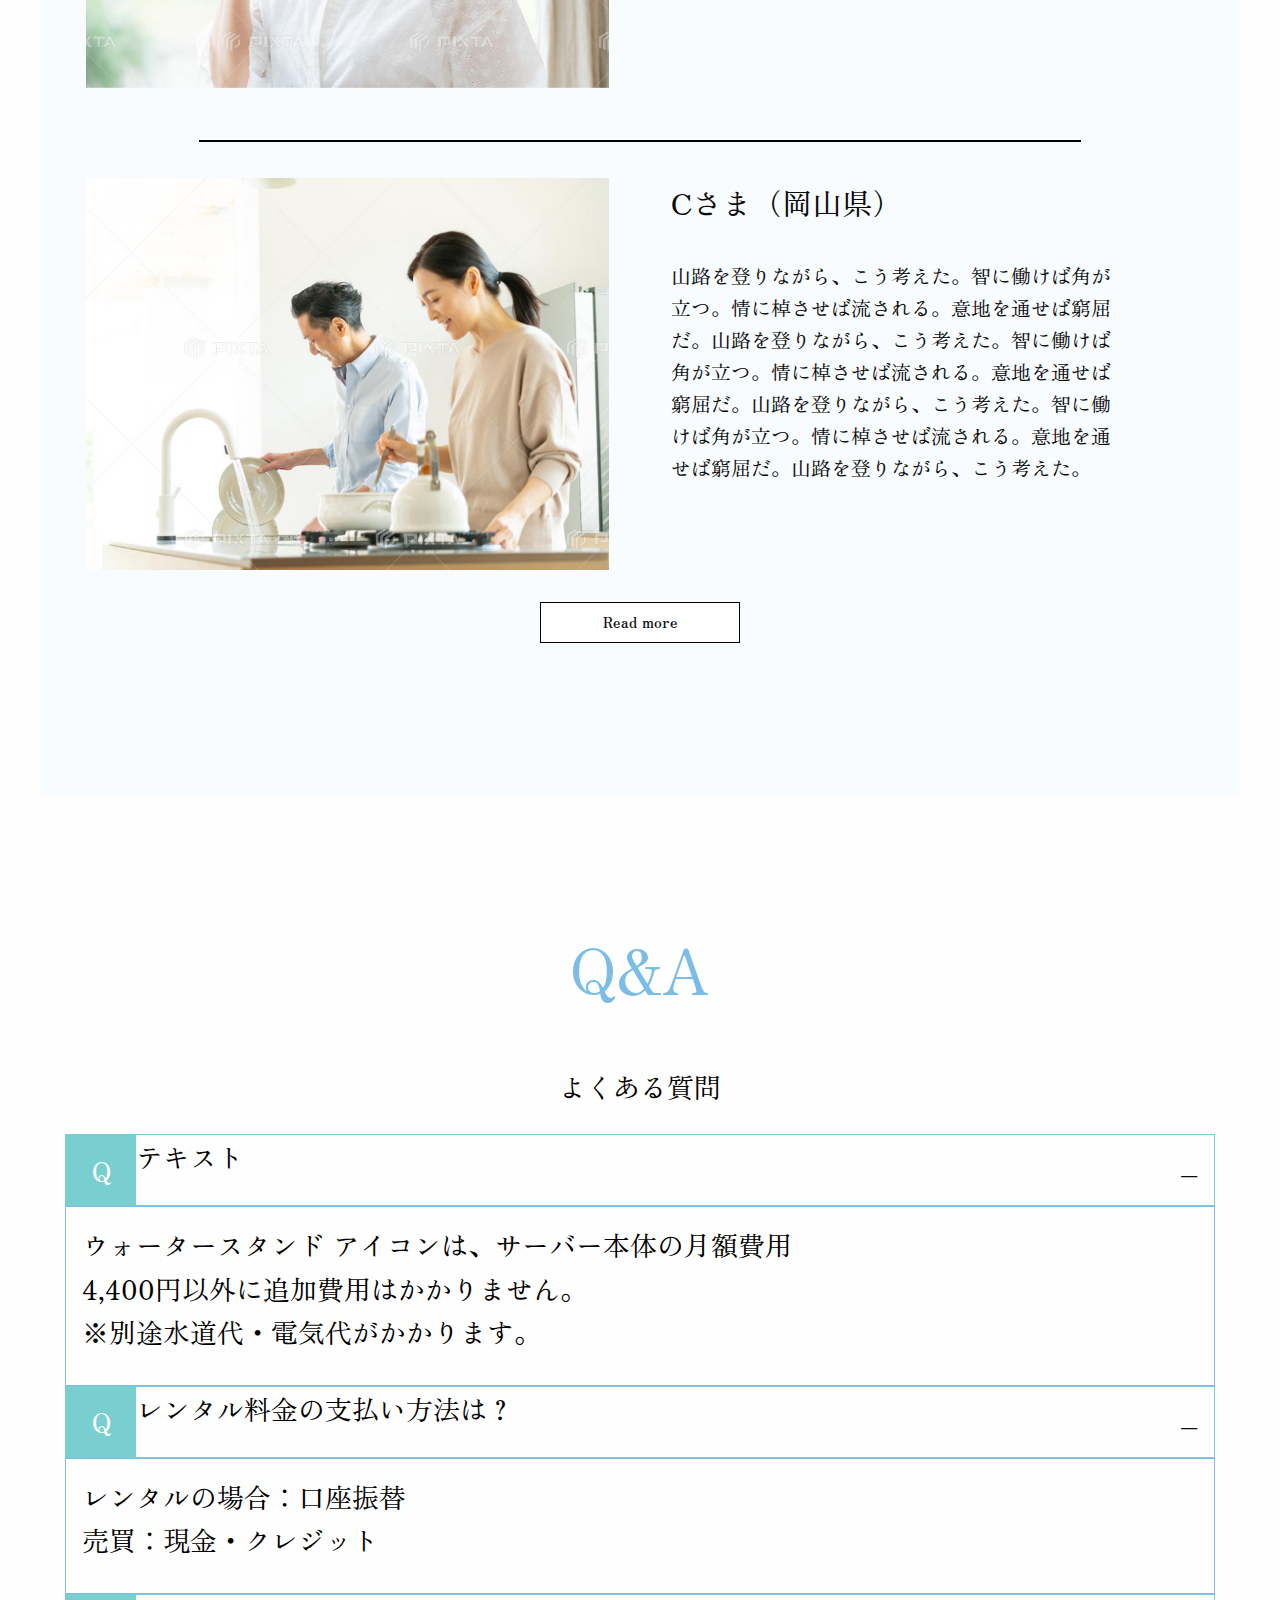
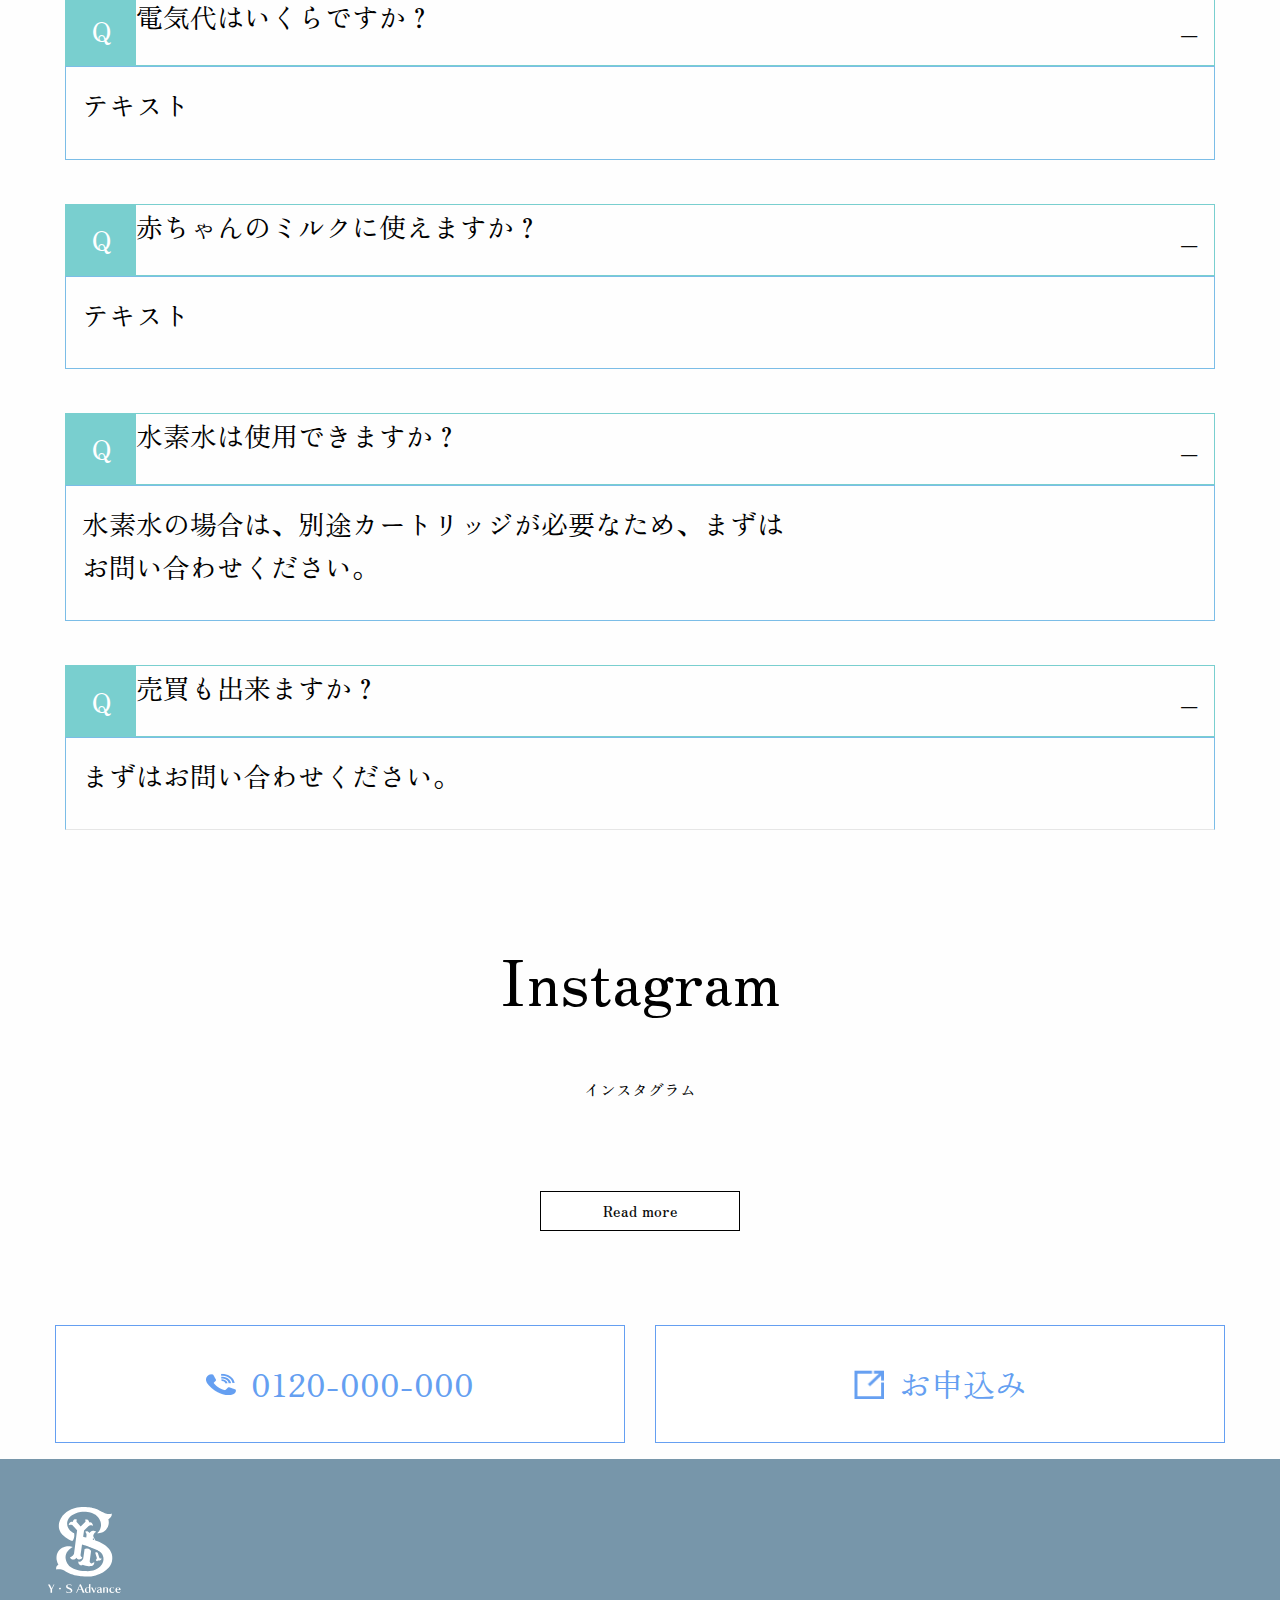
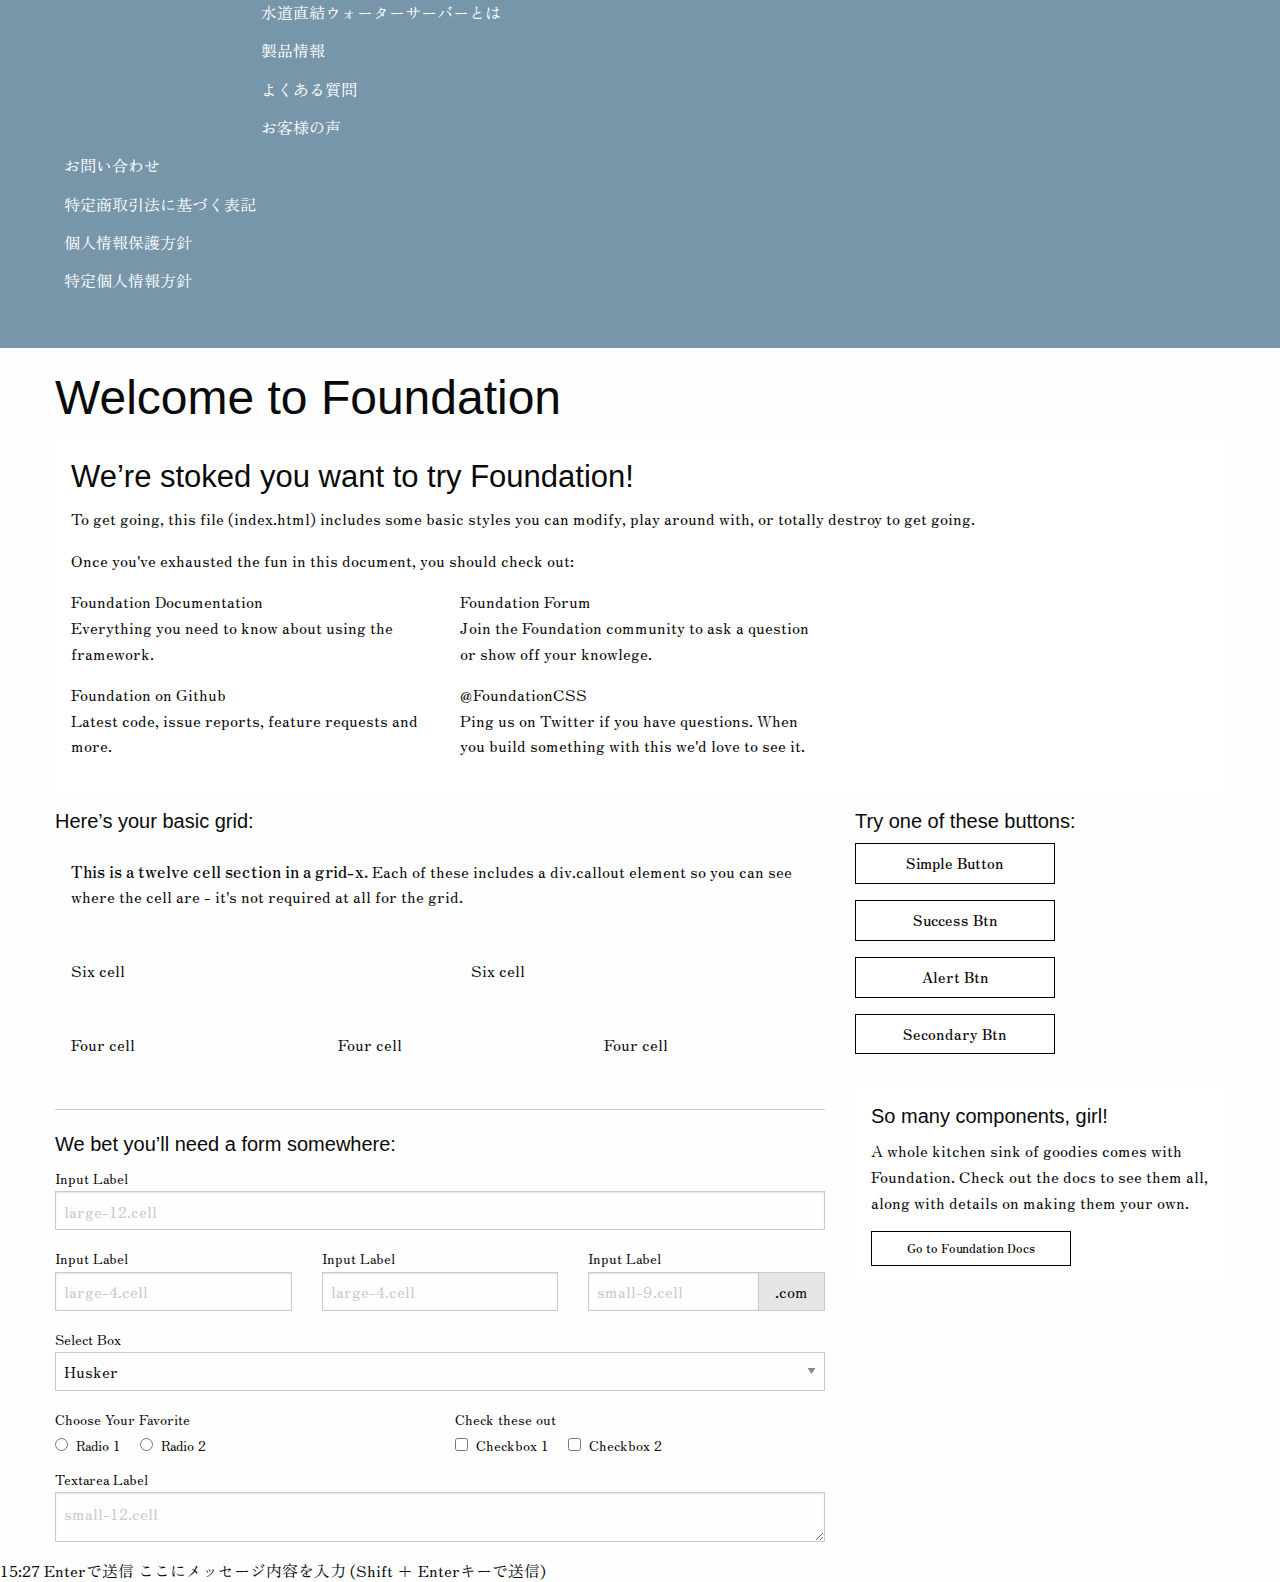
==== commit 78b55de6: "変更" ====
--- a/index.html
+++ b/index.html
@@ -165,6 +165,8 @@
     </section>
 
     <section id="merit01">
+      <h2 class="merit_01_ttl">お客さまに選ばれる3つのメリット</h2>
+
       <div class="merit-ttl grid-container">
         <h2>01</h2>
       </div>
--- a/css/app.css
+++ b/css/app.css
@@ -29,6 +29,8 @@
     font-size: 64px;
     padding-bottom: 45px;
 }
+
+
 
 
 .mv {
@@ -309,6 +311,13 @@
     z-index: -1;
 }
 
+.merit_01_ttl{
+    padding-top: 247px;
+    padding-bottom: 128px;
+    text-align: center;
+    font-family: "Zen Old Mincho", serif;
+    font-size: 48px;
+}
 
 
 
@@ -892,6 +901,7 @@
 
 #merit01{
     color: #7BBDE7;
+    position: relative;
 }
 .merit-ttl{
     padding-left:1em;
@@ -935,7 +945,7 @@
         position: absolute;
         left: 10%;
         width: calc(80%);
-        height: calc(100% - 0px);
+        height: calc(100% - 415px);
         background: rgba(200, 237, 255, 0.15);
         transition: 1.2s;
         opacity: 0;
@@ -943,6 +953,7 @@
         opacity: 1;
         transform: translateX(0);
         z-index: -1;
+        top: 472px;
     }
 
     .merit_txt{
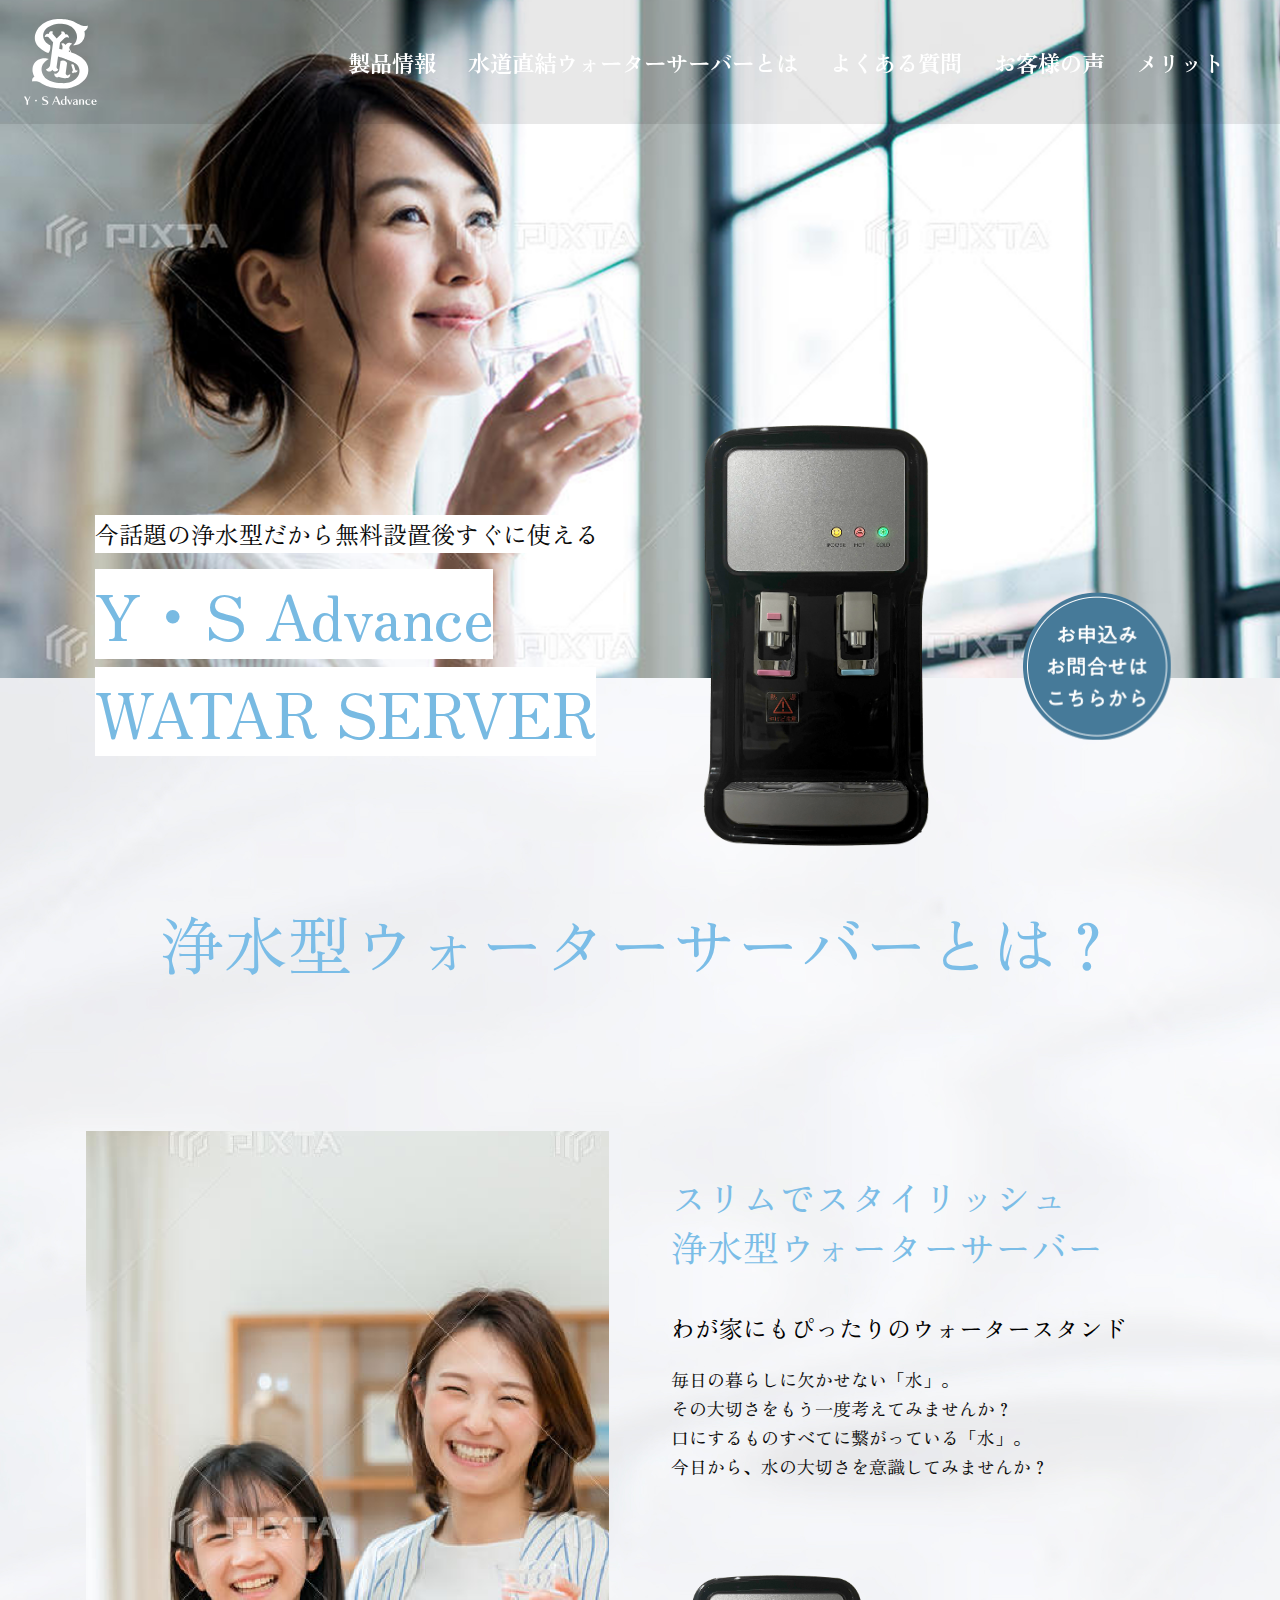
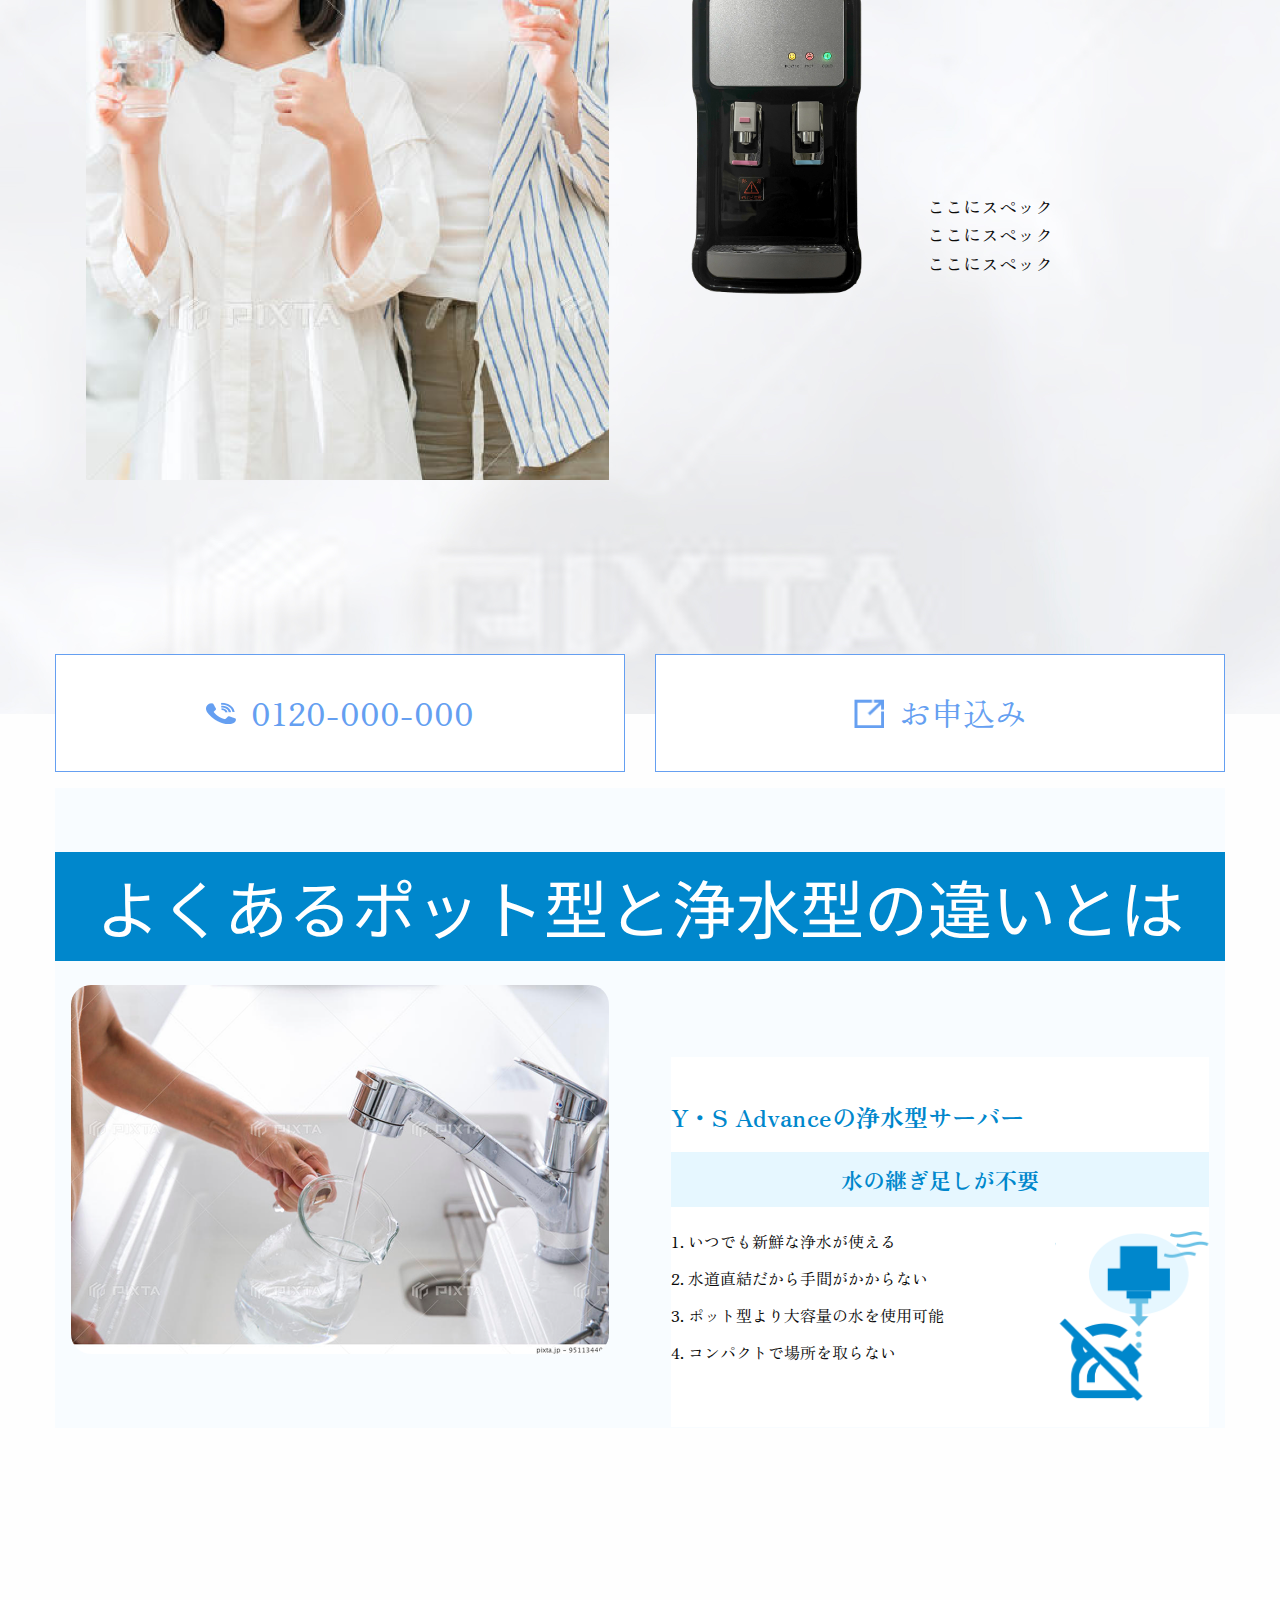
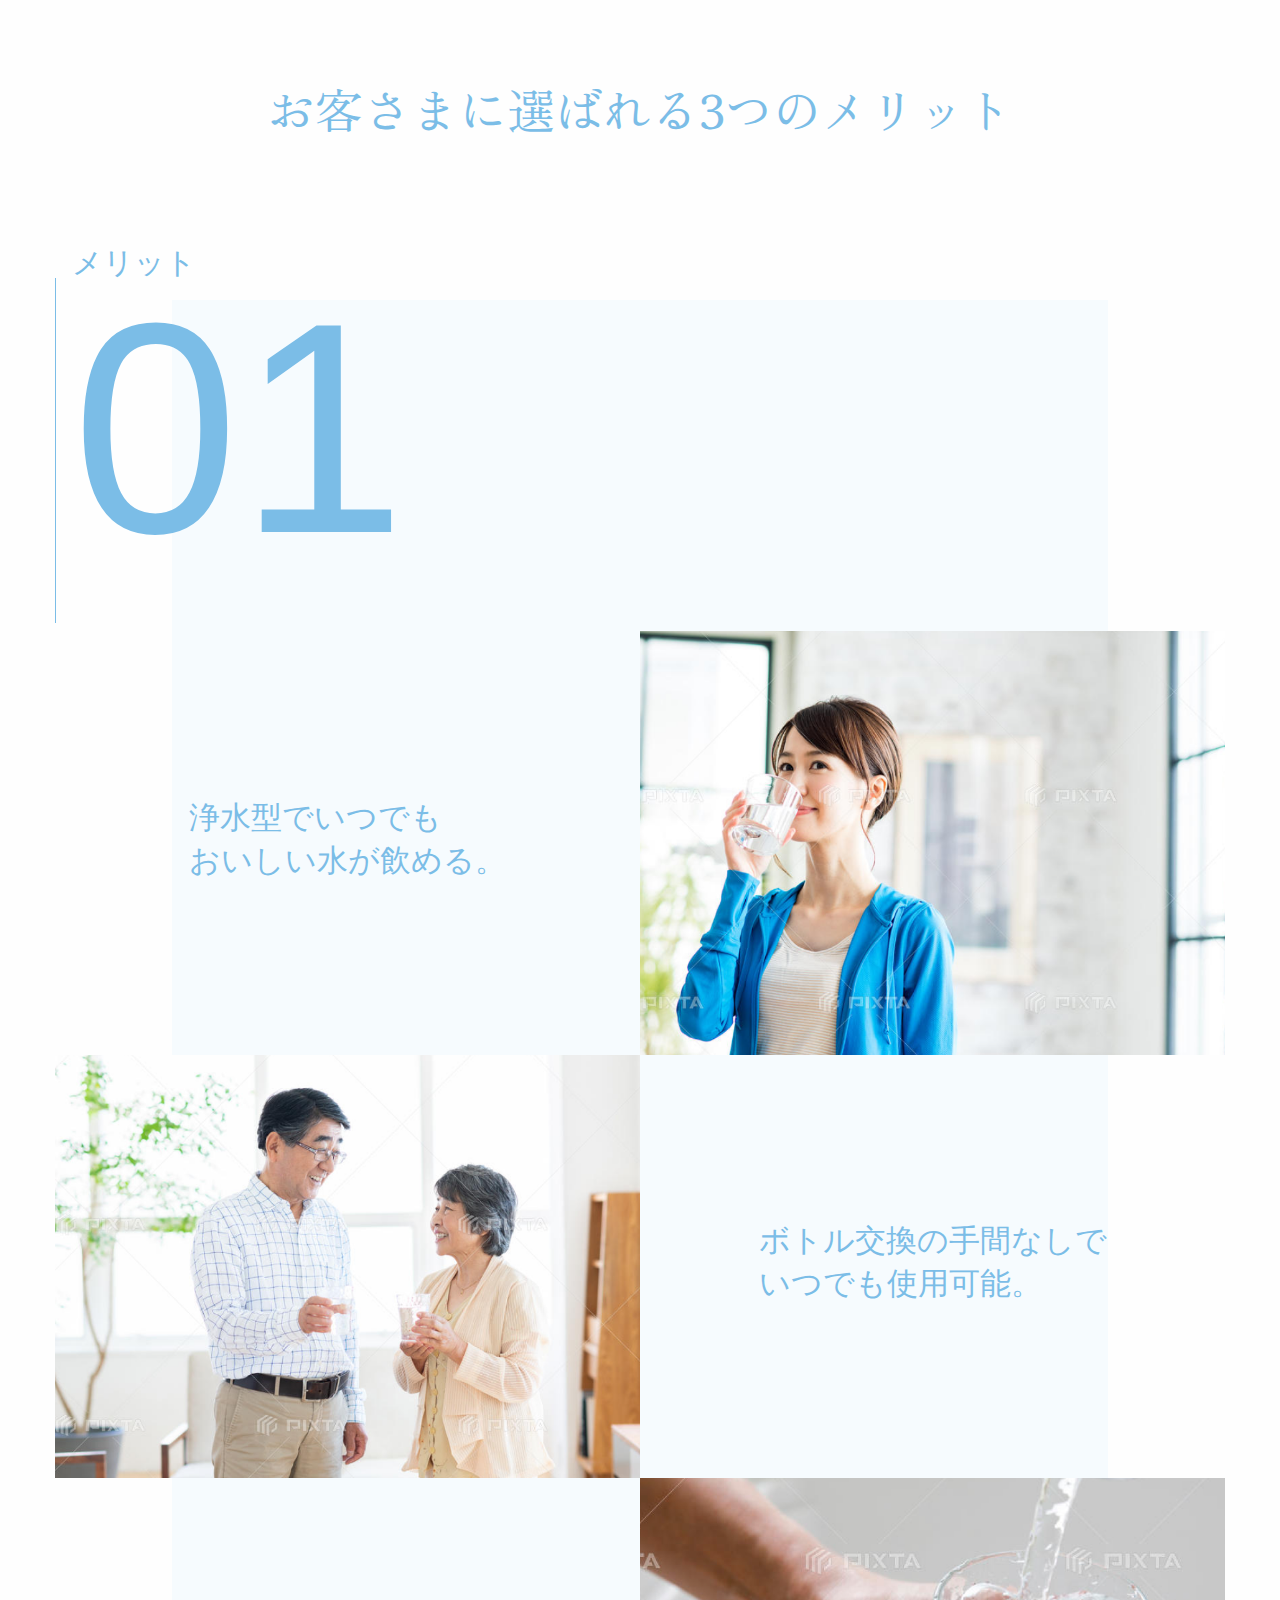
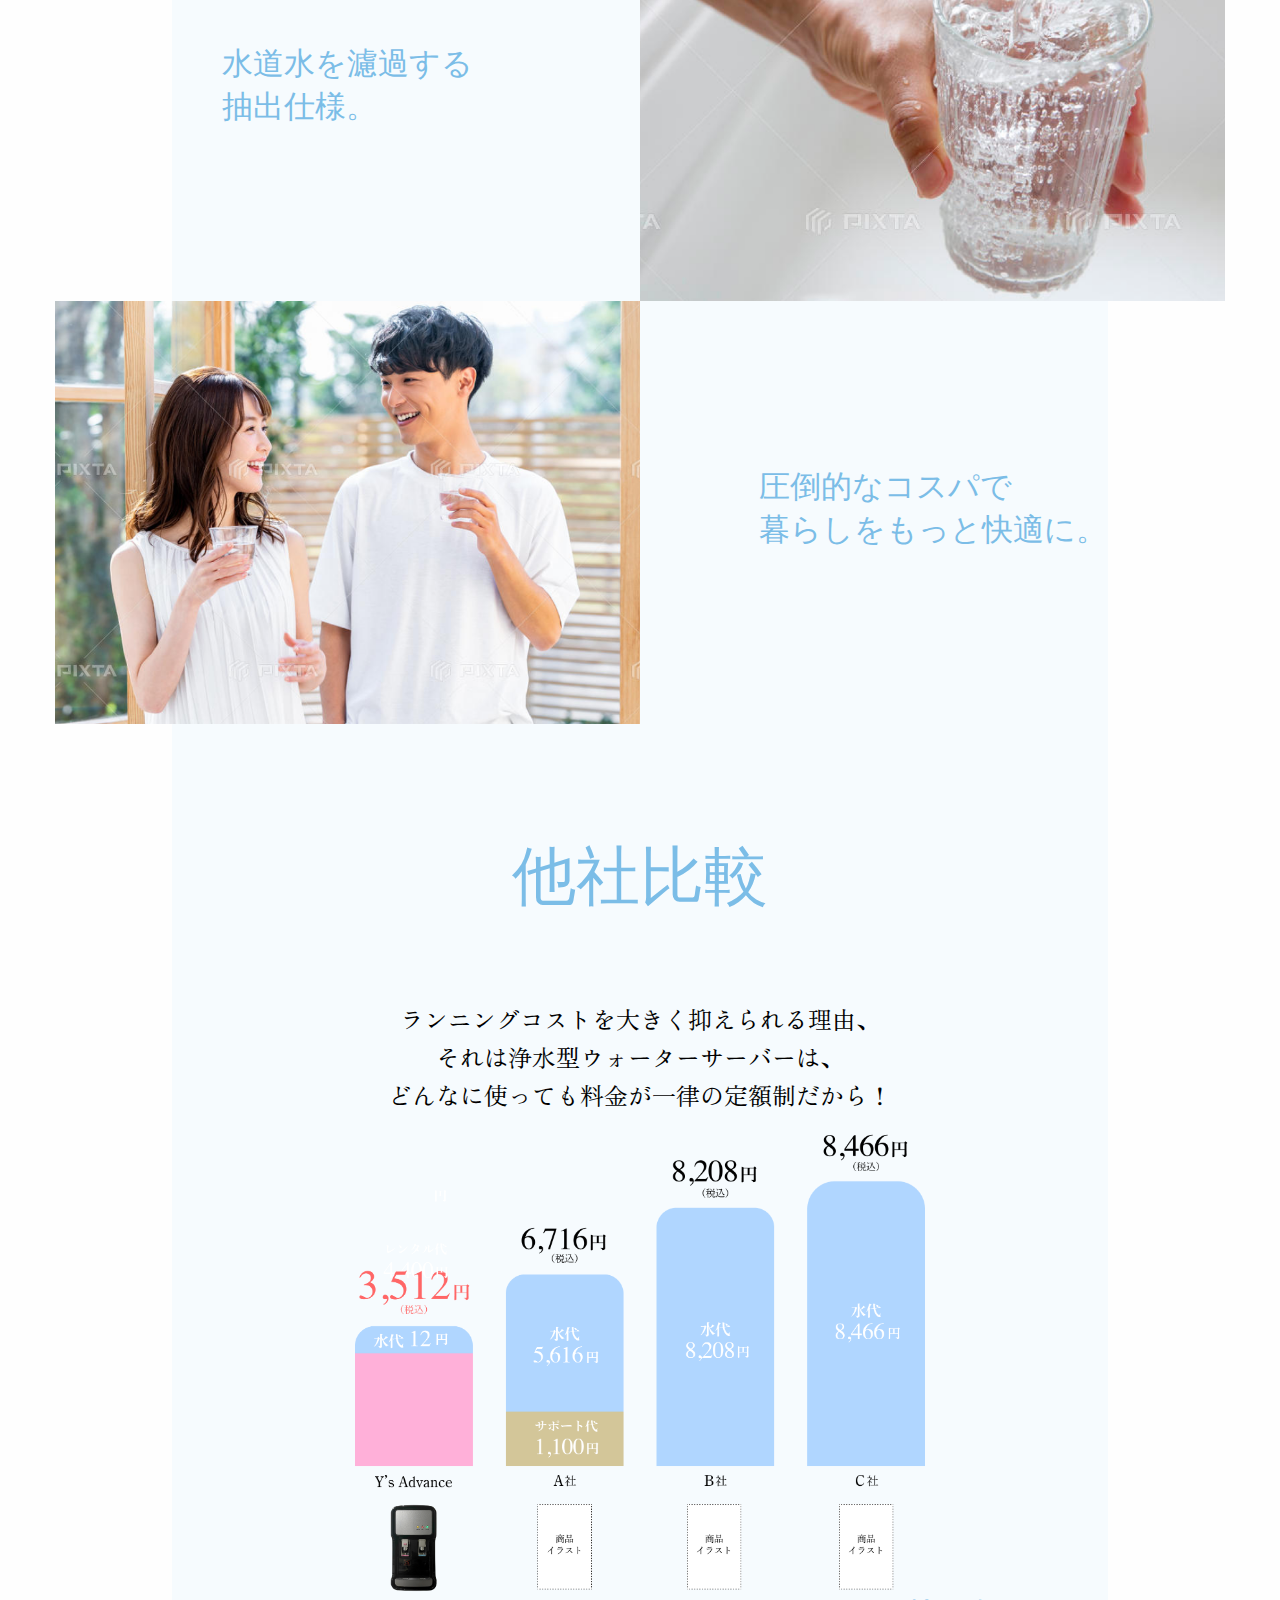
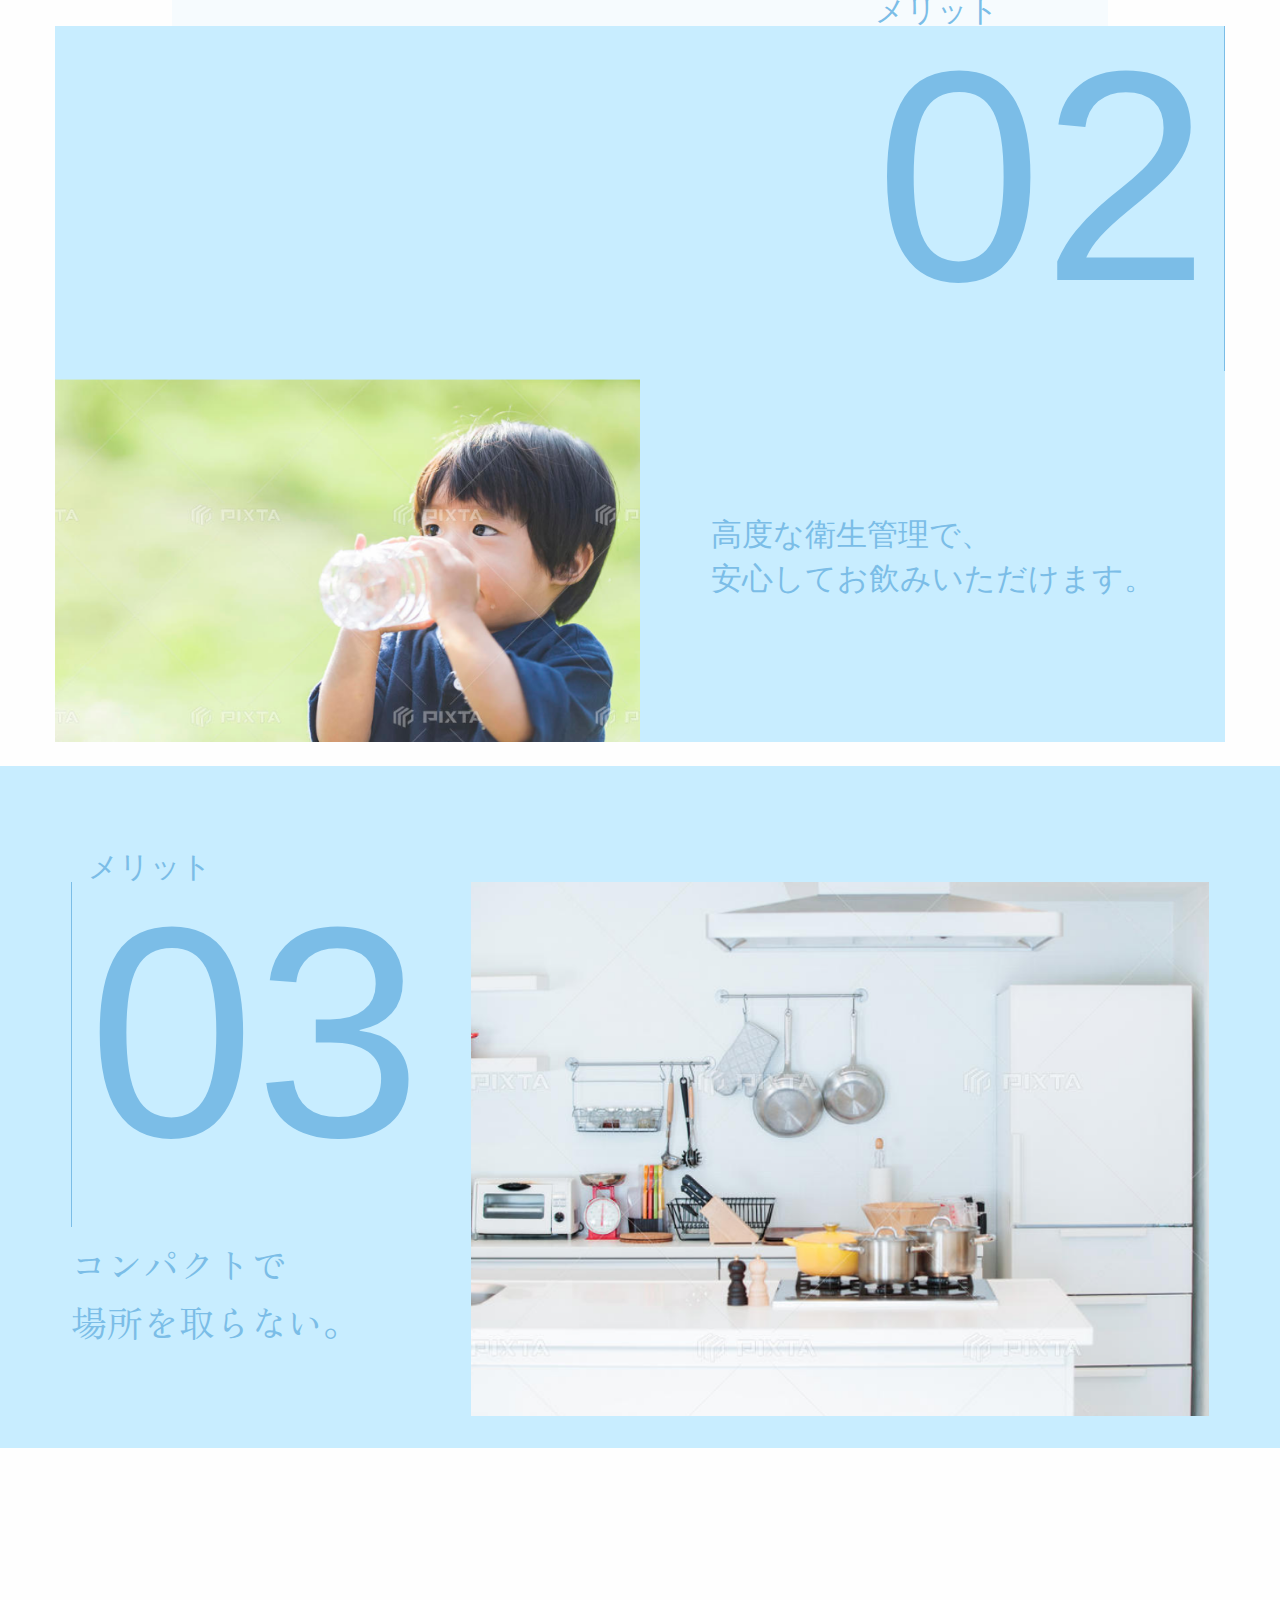
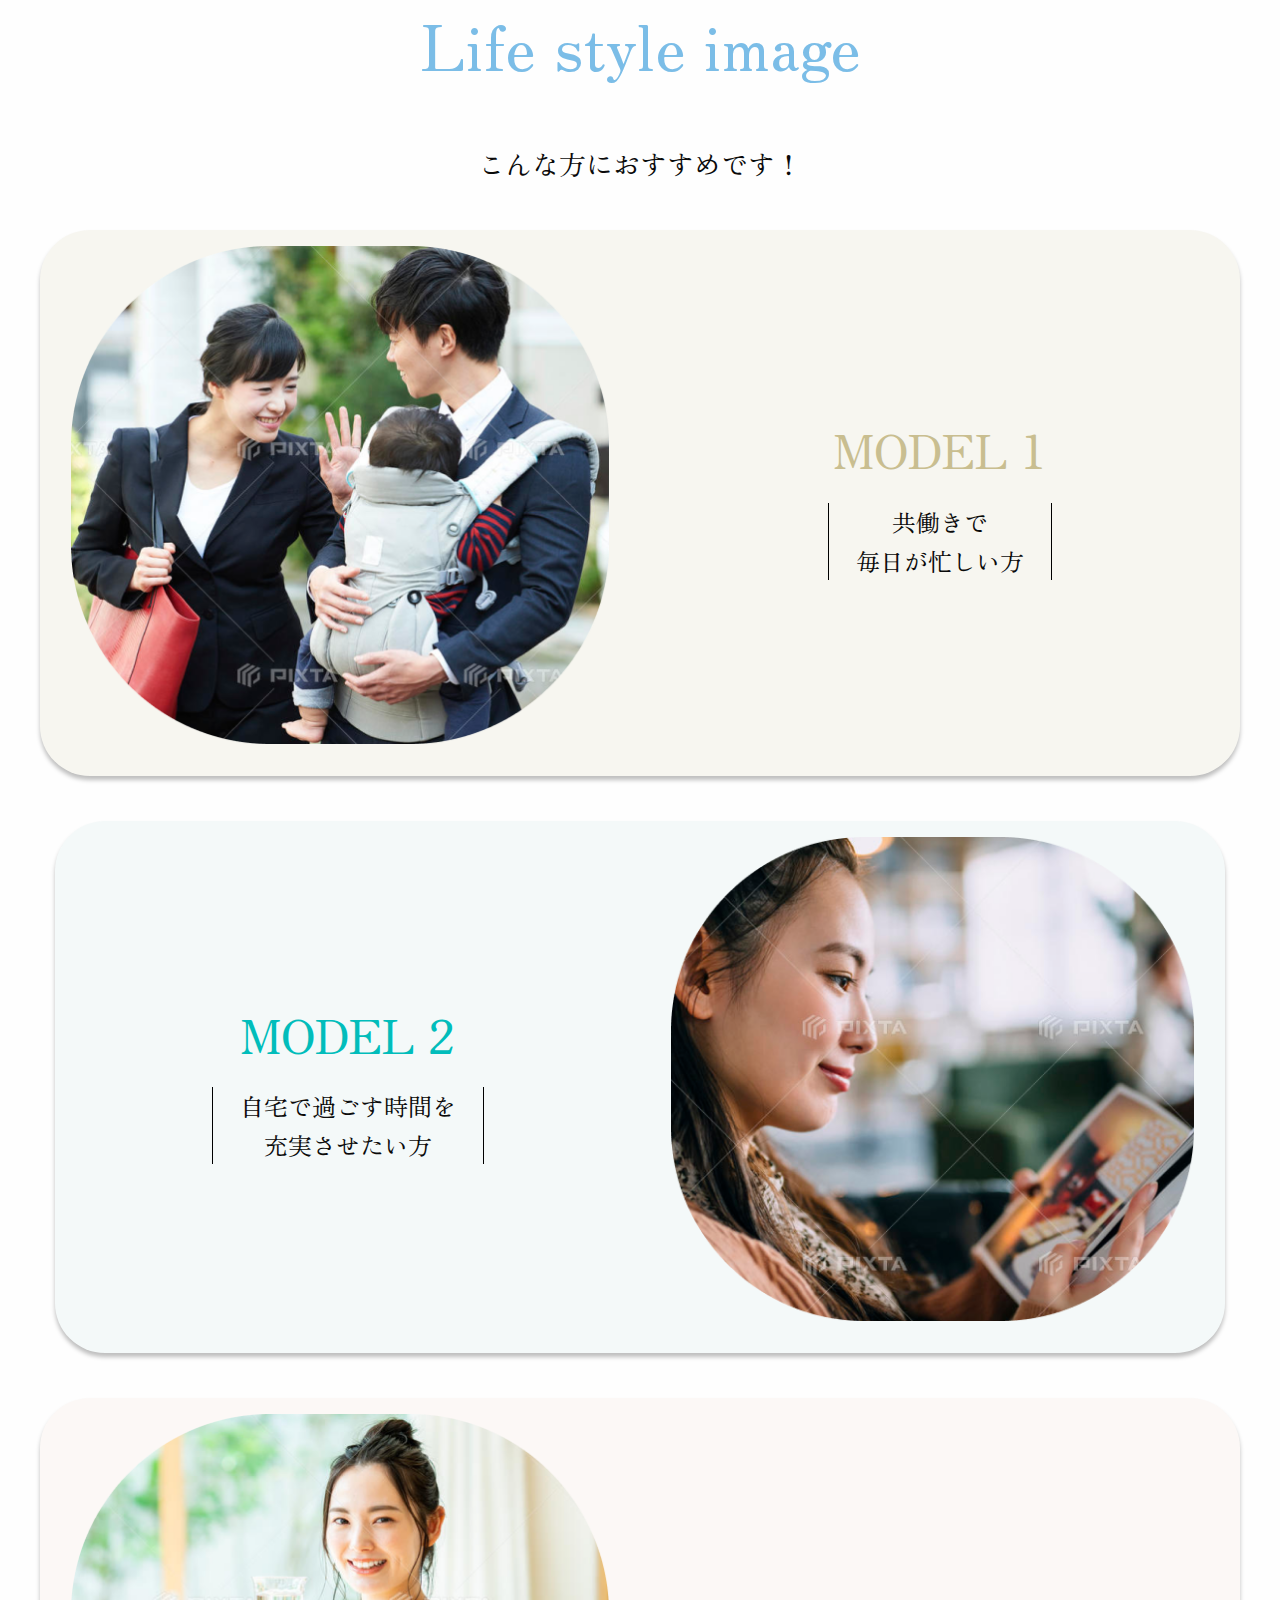
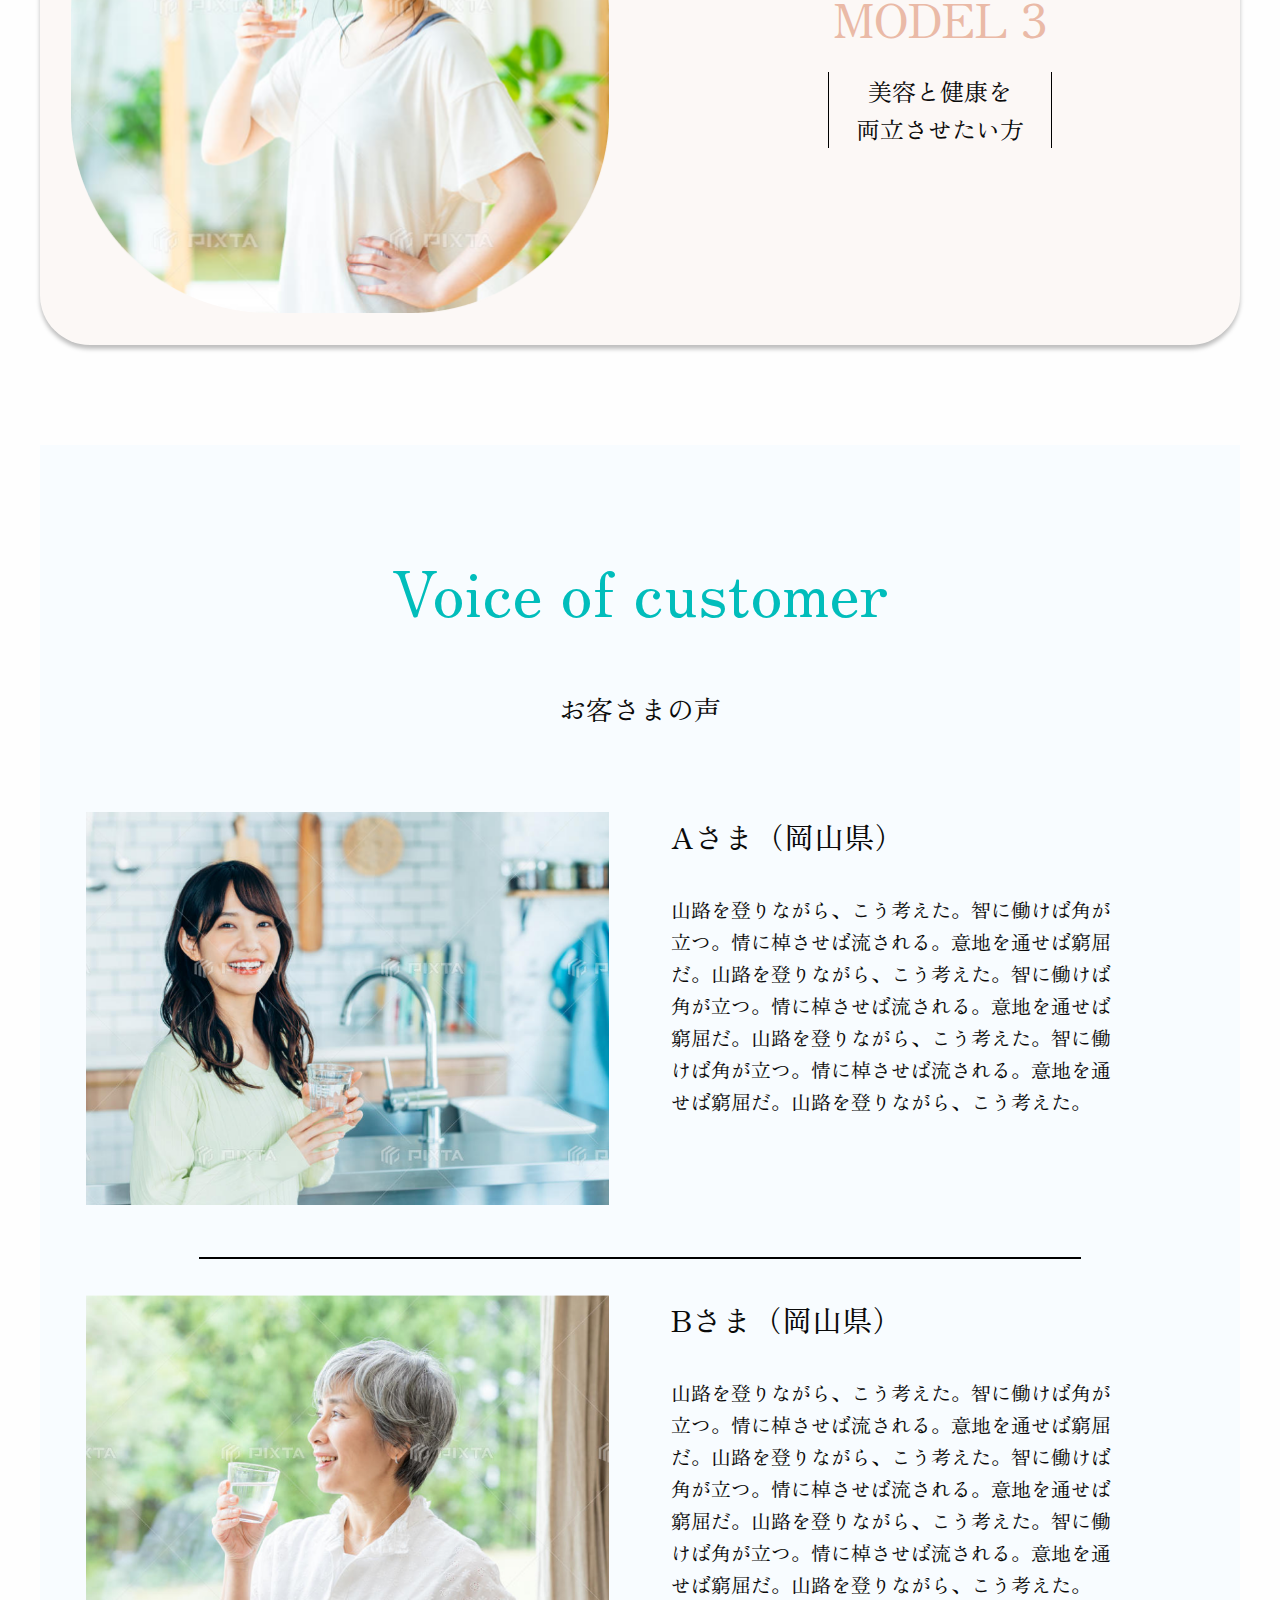
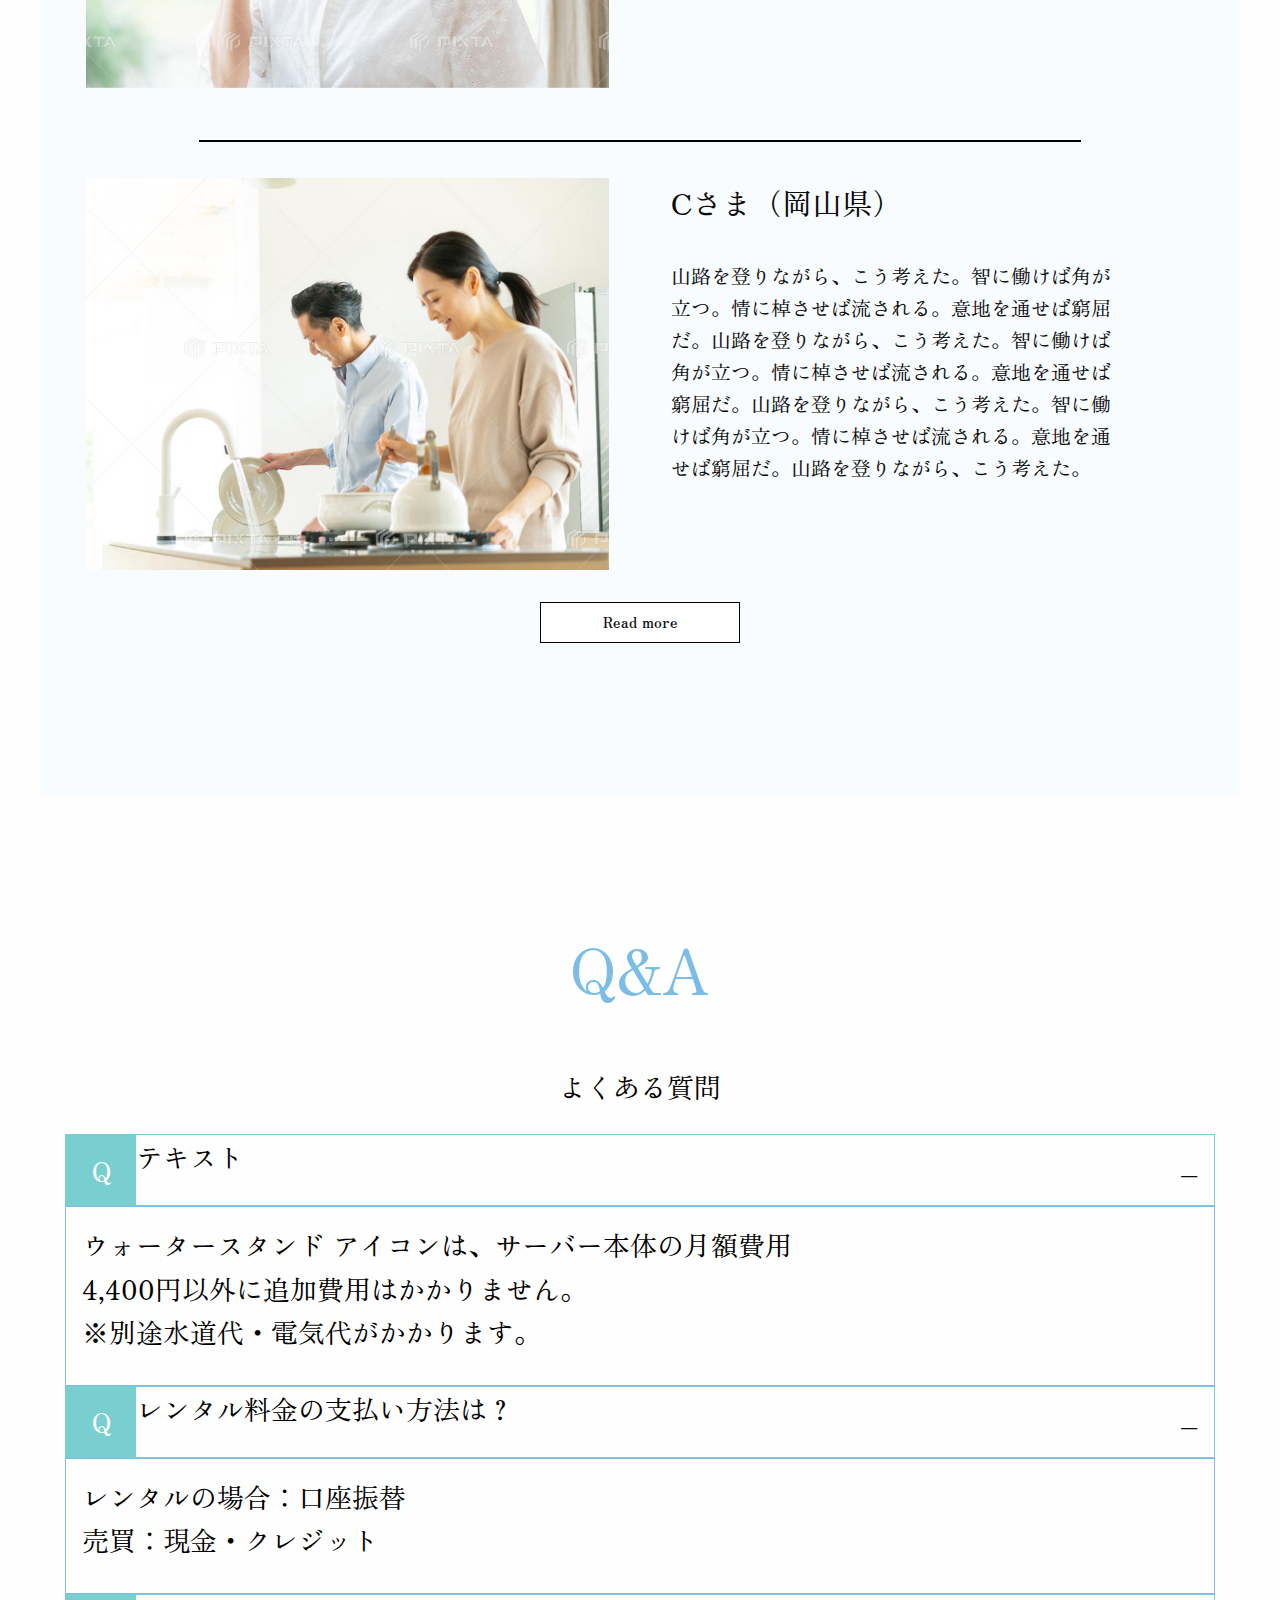
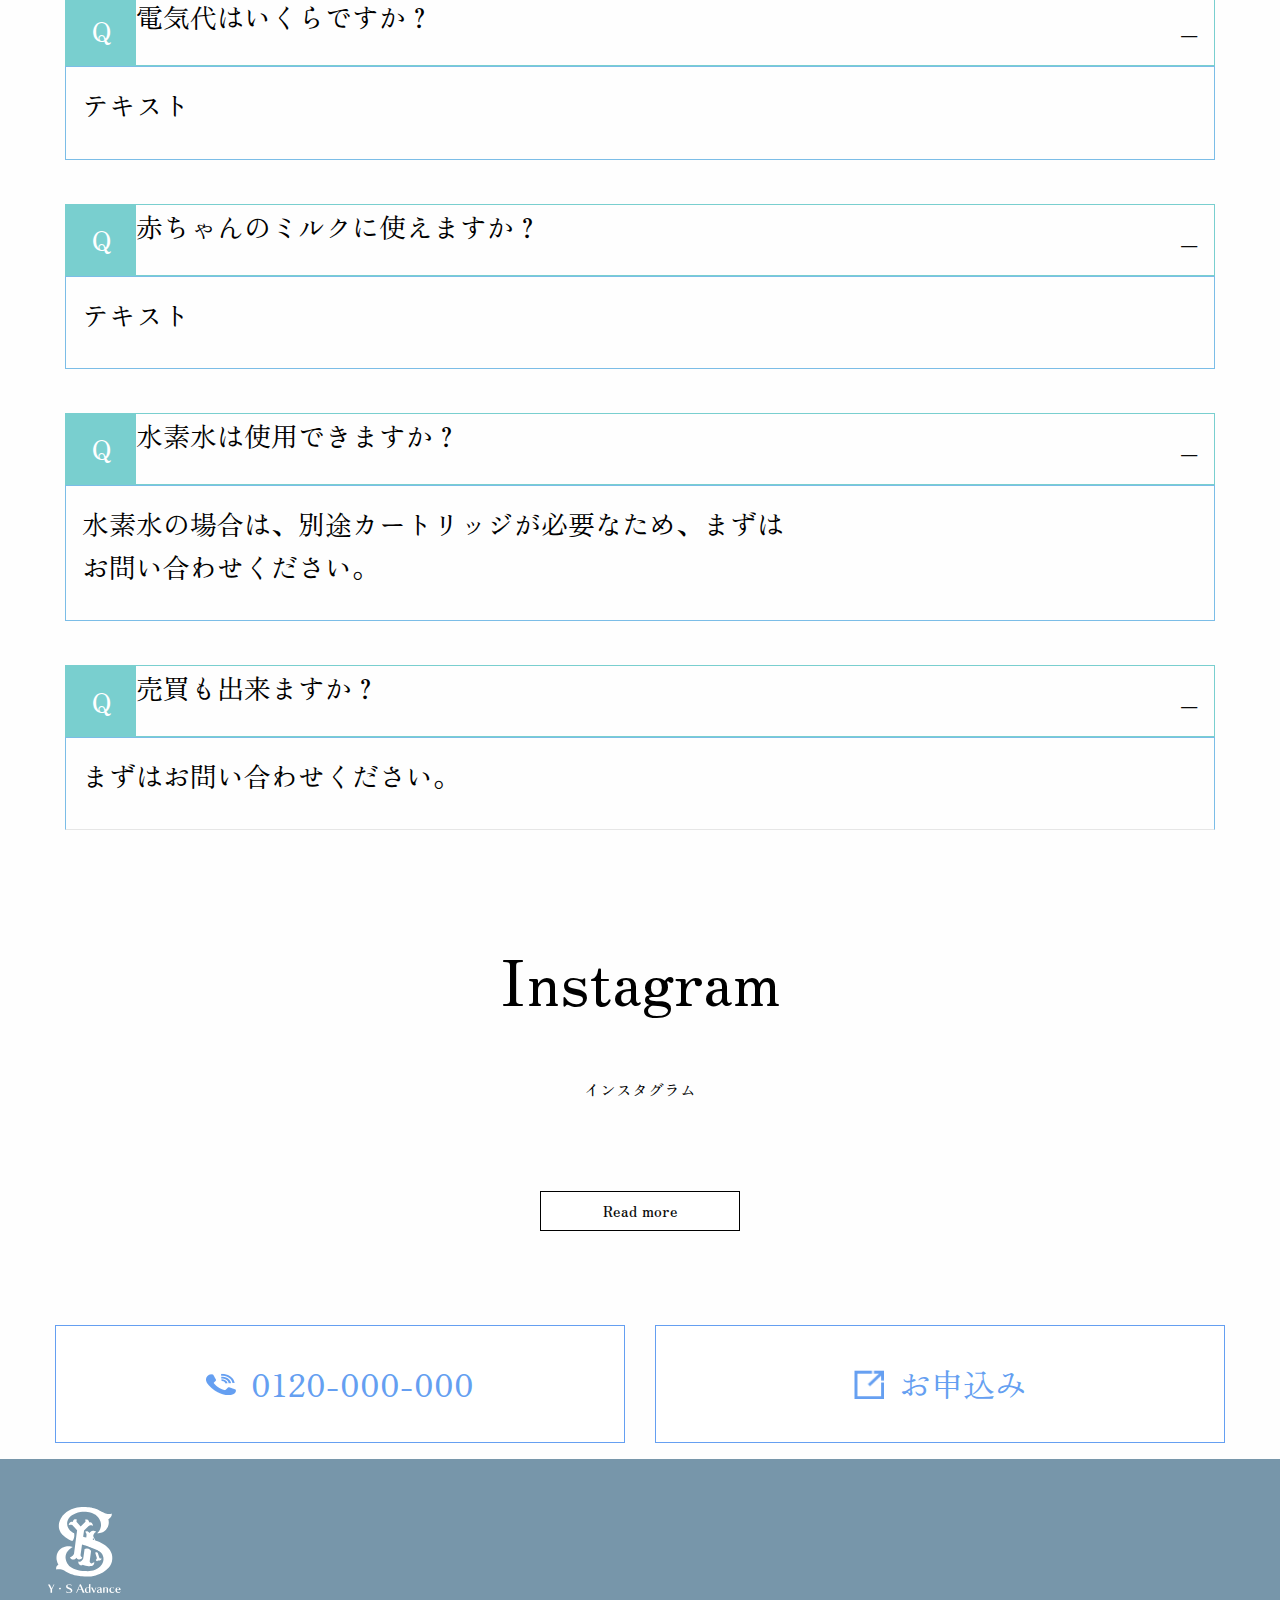
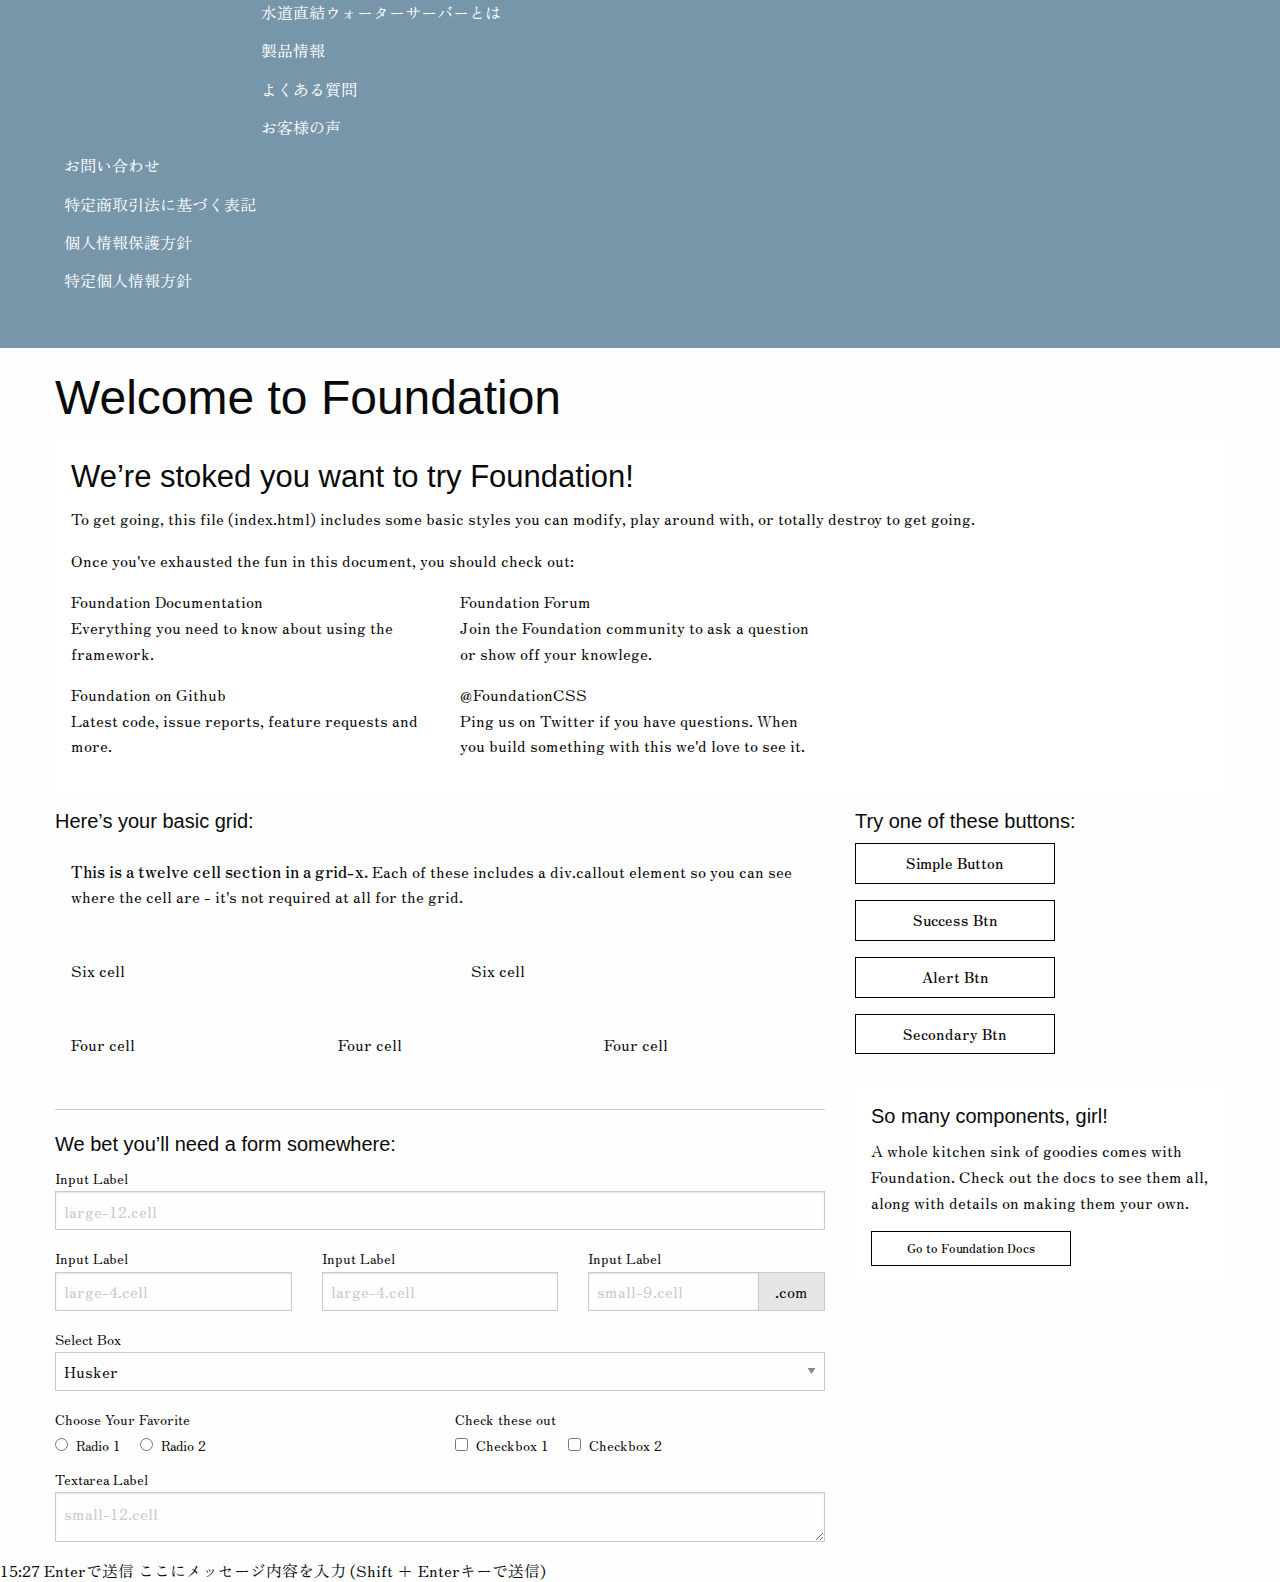
==== commit 83c4f72f: "変更" ====
--- a/index.html
+++ b/index.html
@@ -164,13 +164,14 @@
 
     </section>
 
-    <section id="merit01">
+
+    <section class="merit01 blue_bg">
       <h2 class="merit_01_ttl">お客さまに選ばれる3つのメリット</h2>
 
       <div class="merit-ttl grid-container">
         <h2>01</h2>
       </div>
-      <div class="grid-x large-12 blue_bg">
+      <div class="grid-x large-12">
         <div class="large-6 merit_txt">
           <h3>浄水型でいつでも<br>
             おいしい水が飲める。</h3>
@@ -181,7 +182,7 @@
         </div>
       </div>
 
-      <div class="grid-x large-12 blue_bg">
+      <div class="grid-x large-12">
         <div class="large-6">
           <img src="img/merit02.png" alt="">
         </div>
@@ -193,7 +194,7 @@
       </div>
 
 
-      <div class="grid-x large-12 blue_bg">
+      <div class="grid-x large-12">
         <div class="large-6 merit_txt">
           <h3>水道水を濾過する<br>
             抽出仕様。</h3>
@@ -203,7 +204,7 @@
         </div>
       </div>
 
-      <div class="grid-x large-12 blue_bg">
+      <div class="grid-x large-12">
         <div class="large-6">
           <img src="img/merit04.png" alt="">
         </div>
@@ -225,11 +226,11 @@
 
     </section>
 
-    <section id="merit02">
+    <section class="merit02 blue_bg">
       <div class="merit-ttl grid-container">
         <h2>02</h2>
       </div>
-      <div class="grid-x large-12 blue_bg">
+      <div class="grid-x large-12">
         
 
         <div class="large-6">
@@ -266,6 +267,8 @@
     </div>
   </div>
 
+
+  <section class="merit03 blue_bg">
   <div class="merit3 grid-container">
     <div class="grid-x grid-padding-x merit_kitchen">
       <div class="large-4 medium-6 cell">
@@ -284,6 +287,7 @@
       </div>
     </div>
   </div>
+  </section>
 
 
 
--- a/css/app.css
+++ b/css/app.css
@@ -899,7 +899,7 @@
 
 }
 
-#merit01{
+.merit01{
     color: #7BBDE7;
     position: relative;
 }
@@ -908,7 +908,7 @@
     border-left: solid 1px #7BBDE7;
 }
 
-#merit02 .merit-ttl{
+.merit02 .merit-ttl{
     padding-left:1em;
     border-right: solid 1px #7BBDE7;
     border-left: none ;
@@ -963,10 +963,20 @@
         font-size: 36px;
     }
 
-    #merit02{
+    .merit02{
         color: #7BBDE7;
-        
+        background-color: #C8EDFF;
+
     }
+
+
+    .merit03{
+        background-color: #C8EDFF;
+
+    }
+
+
+
 
 /* .blue_bg:nth-child(2n){
         flex-wrap: wrap-reverse;
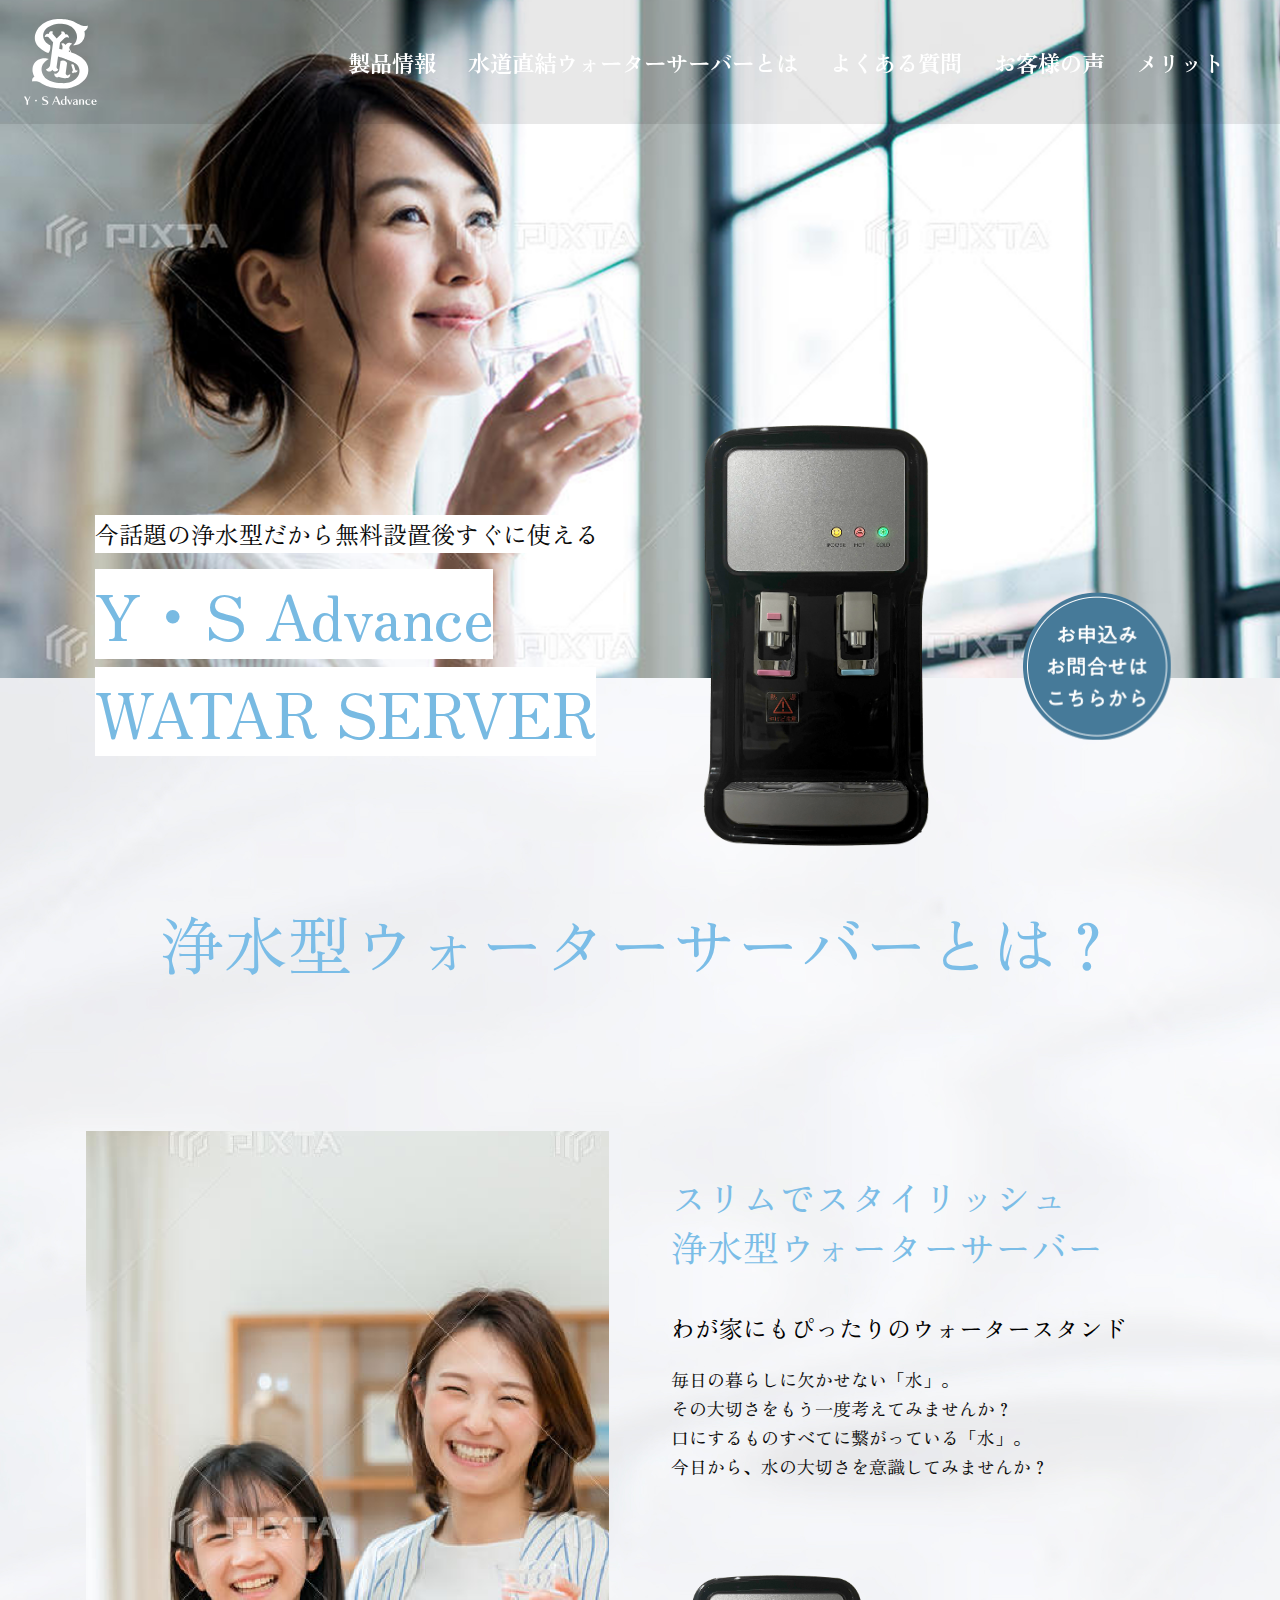
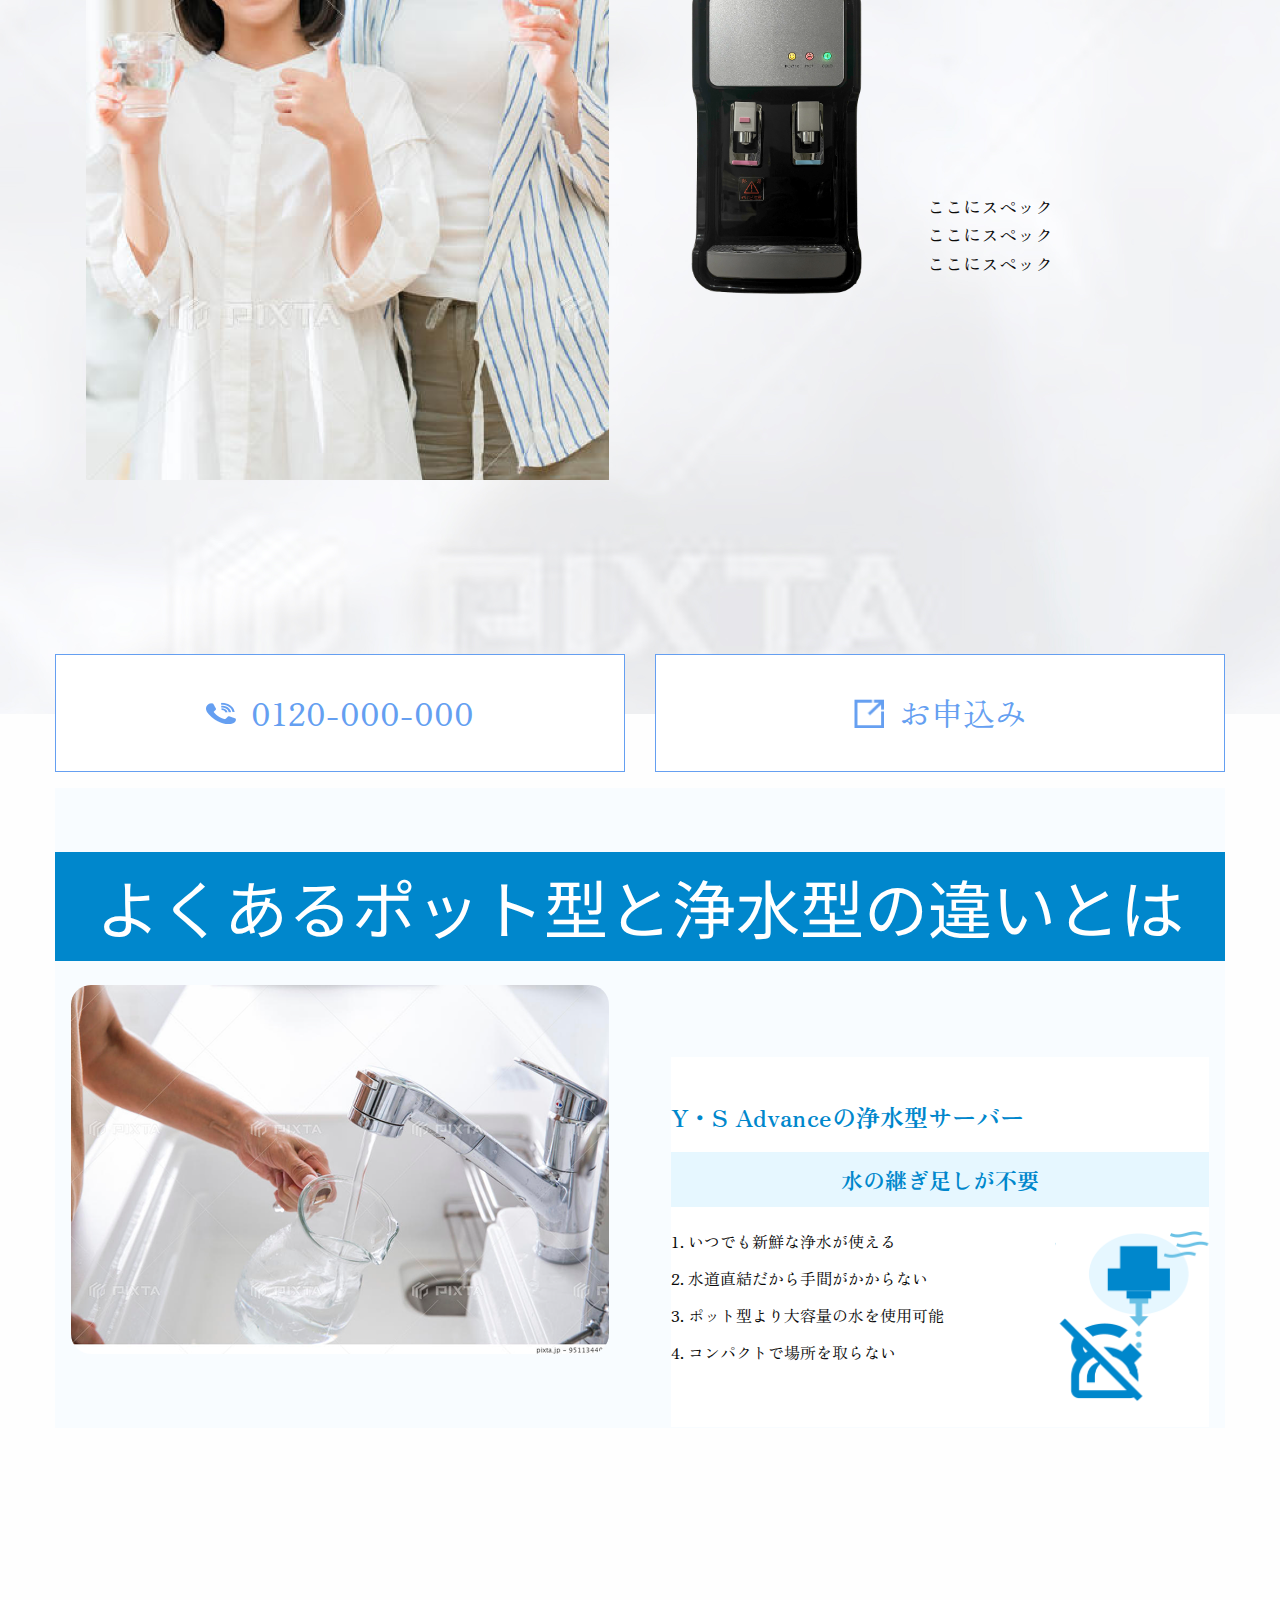
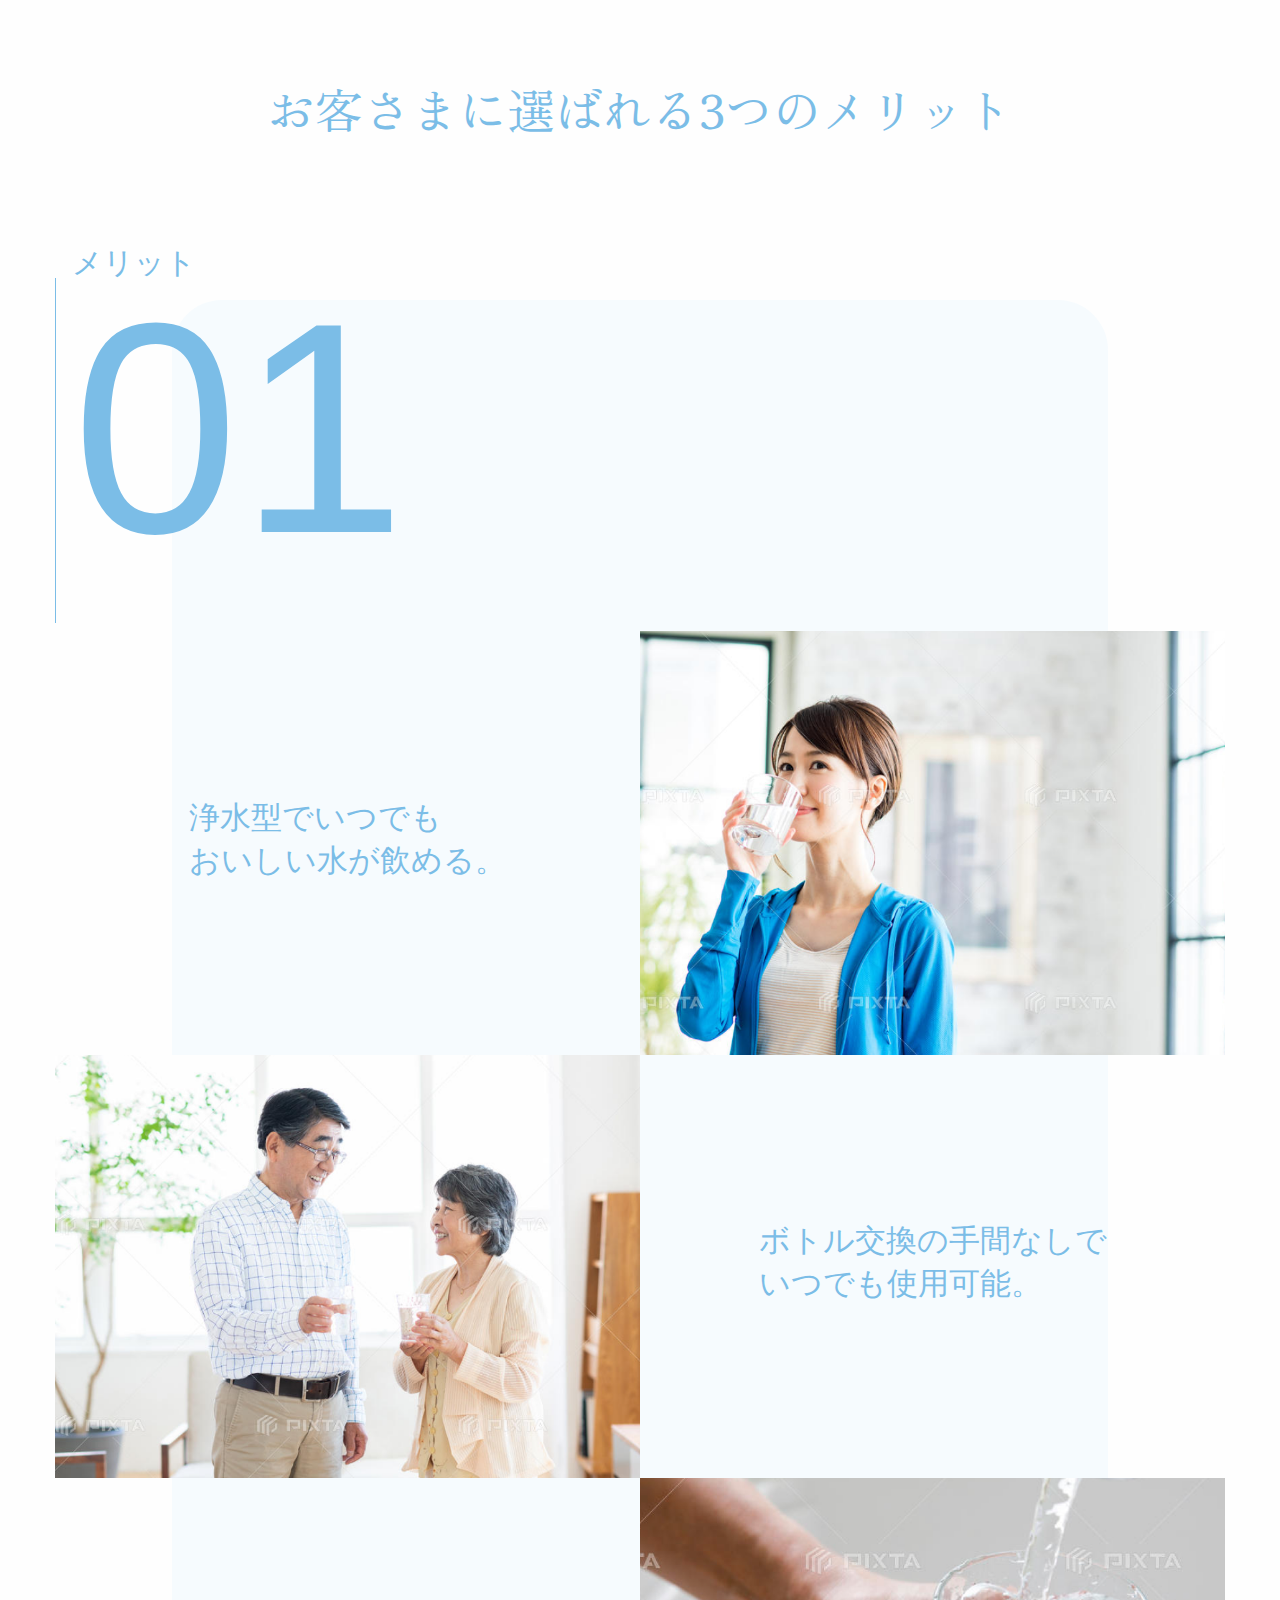
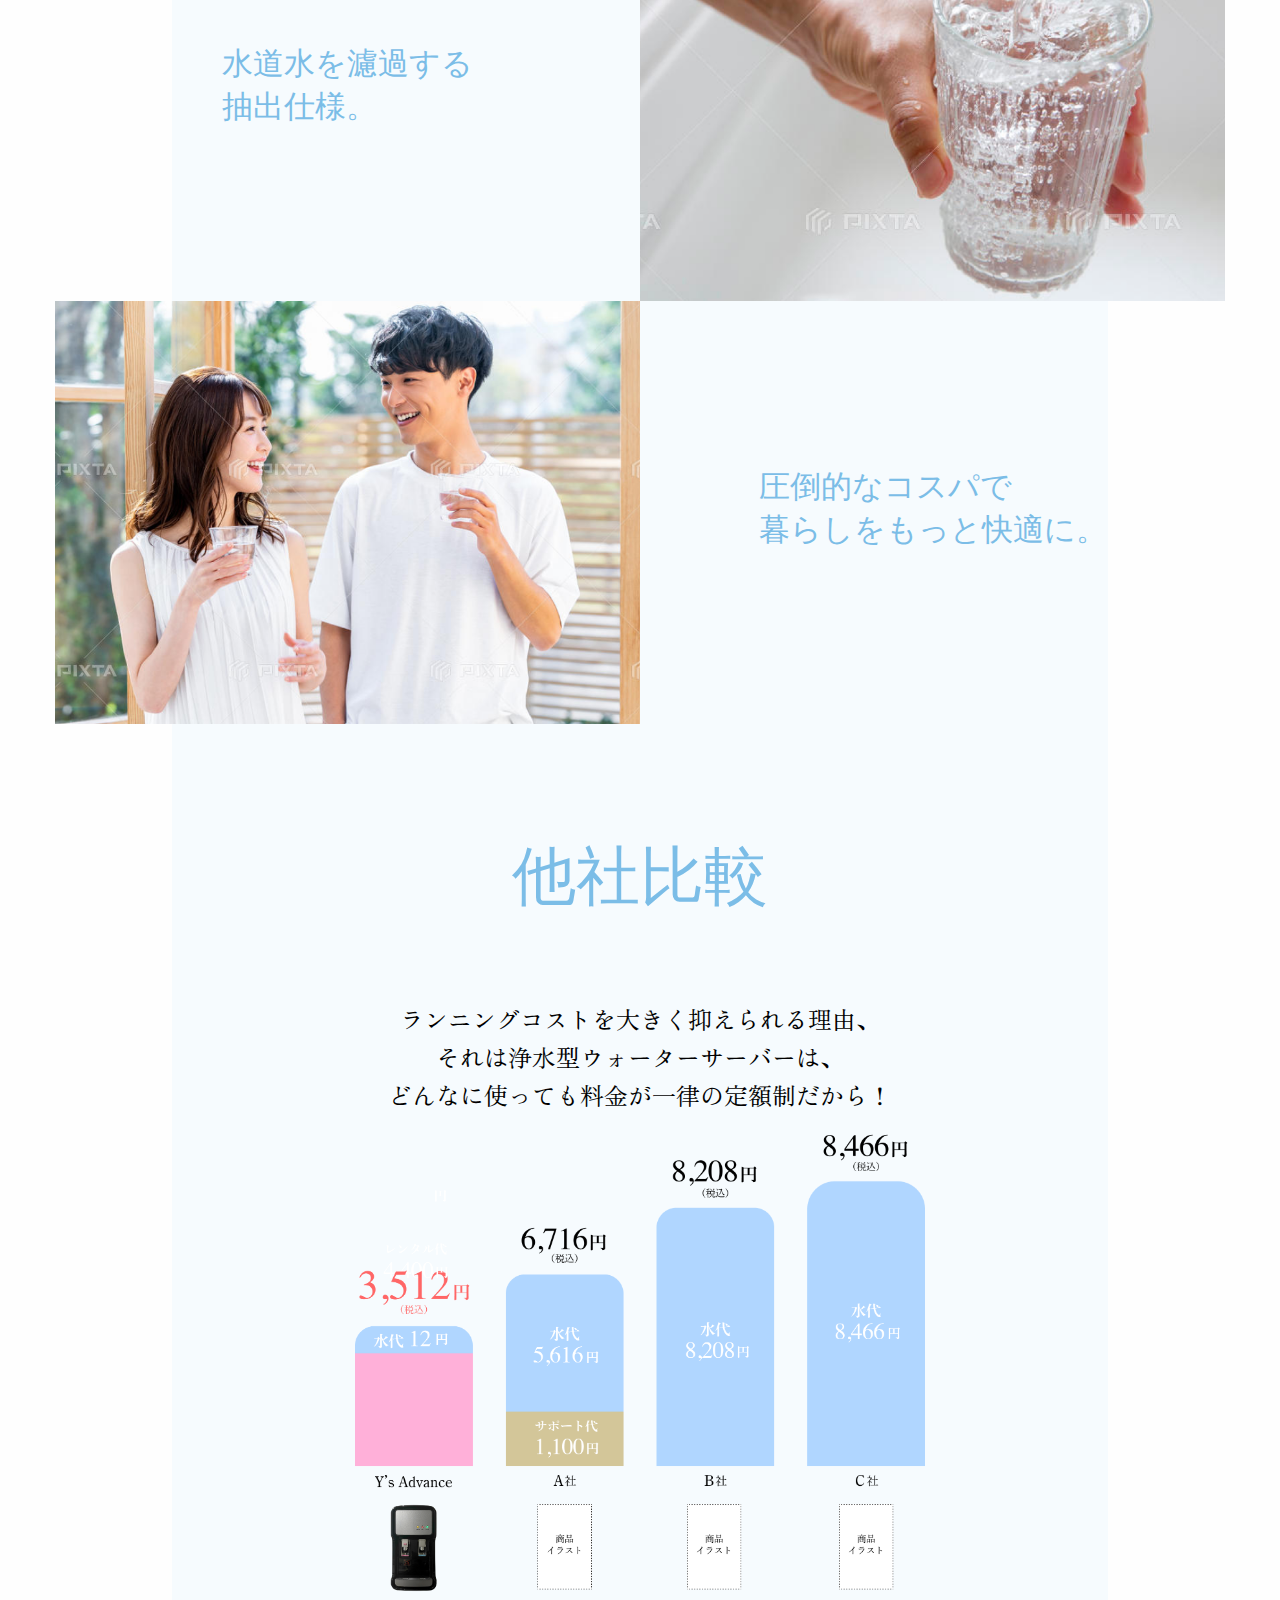
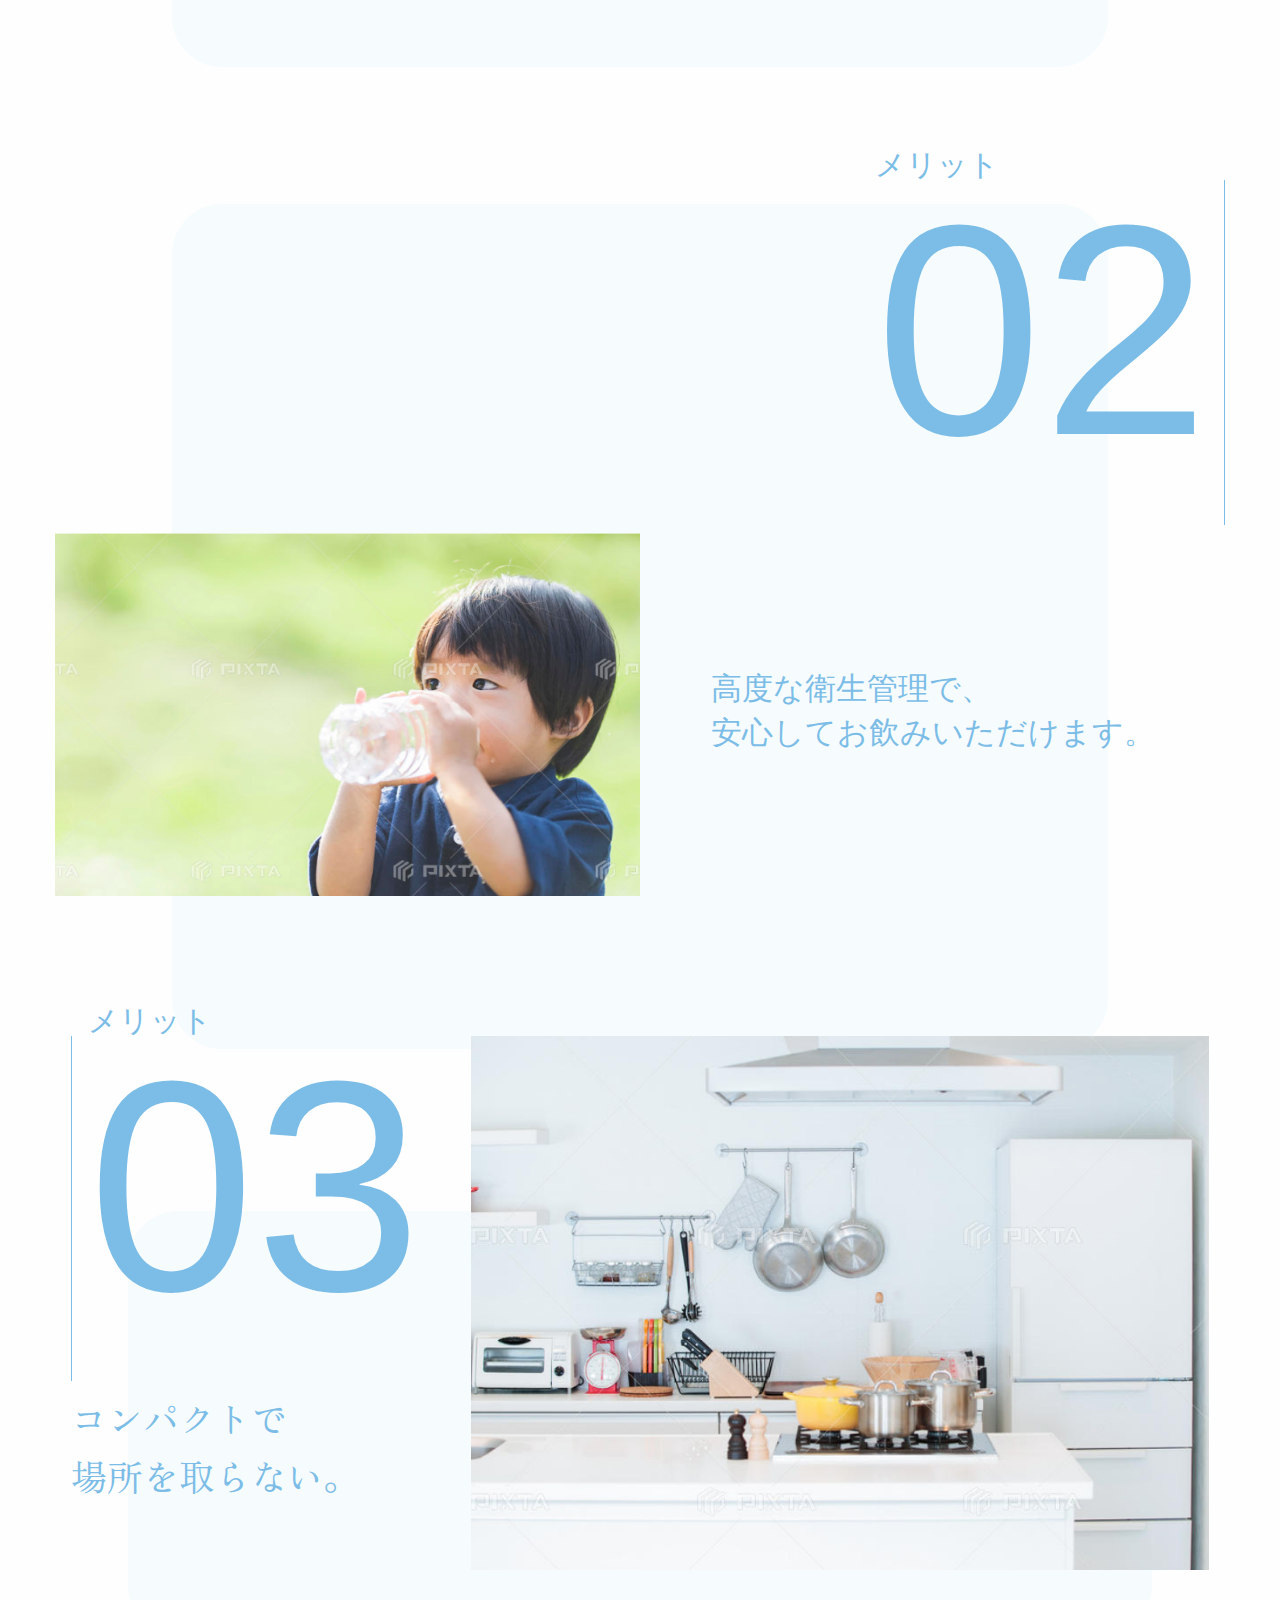
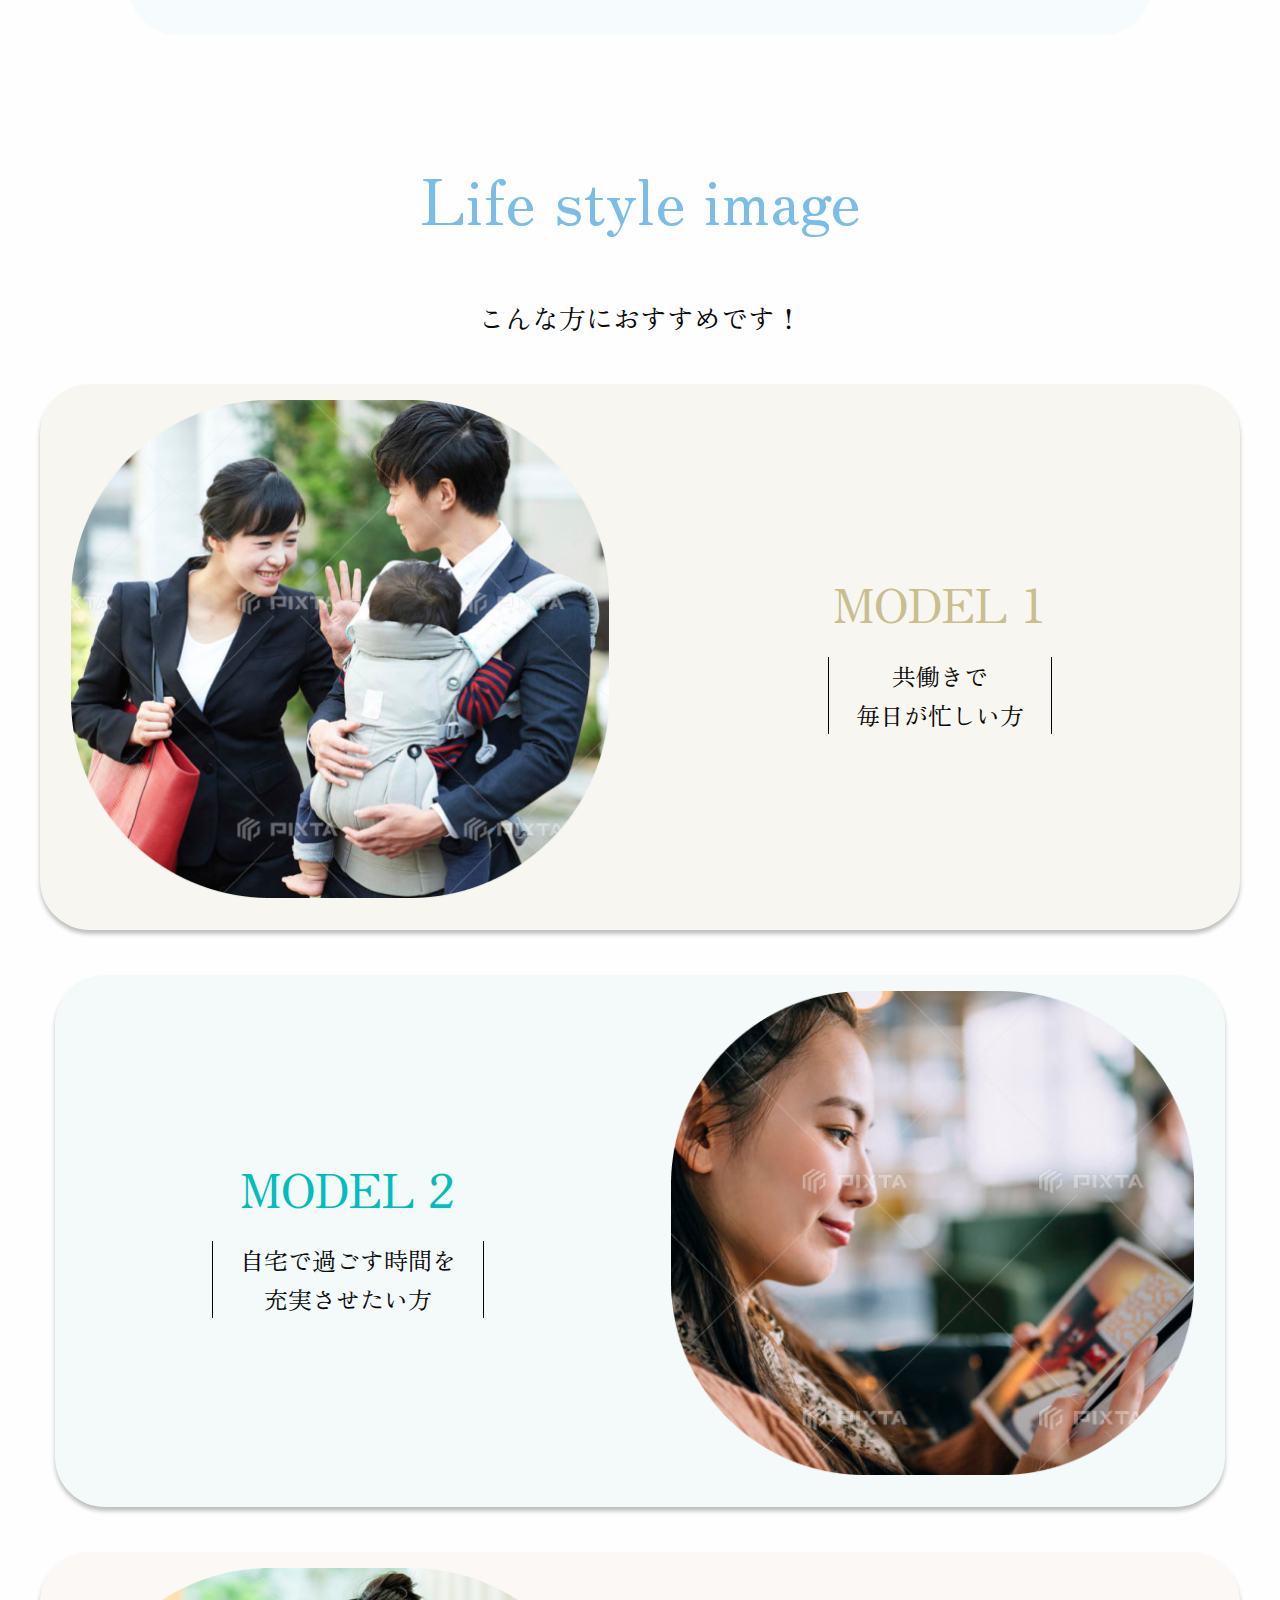
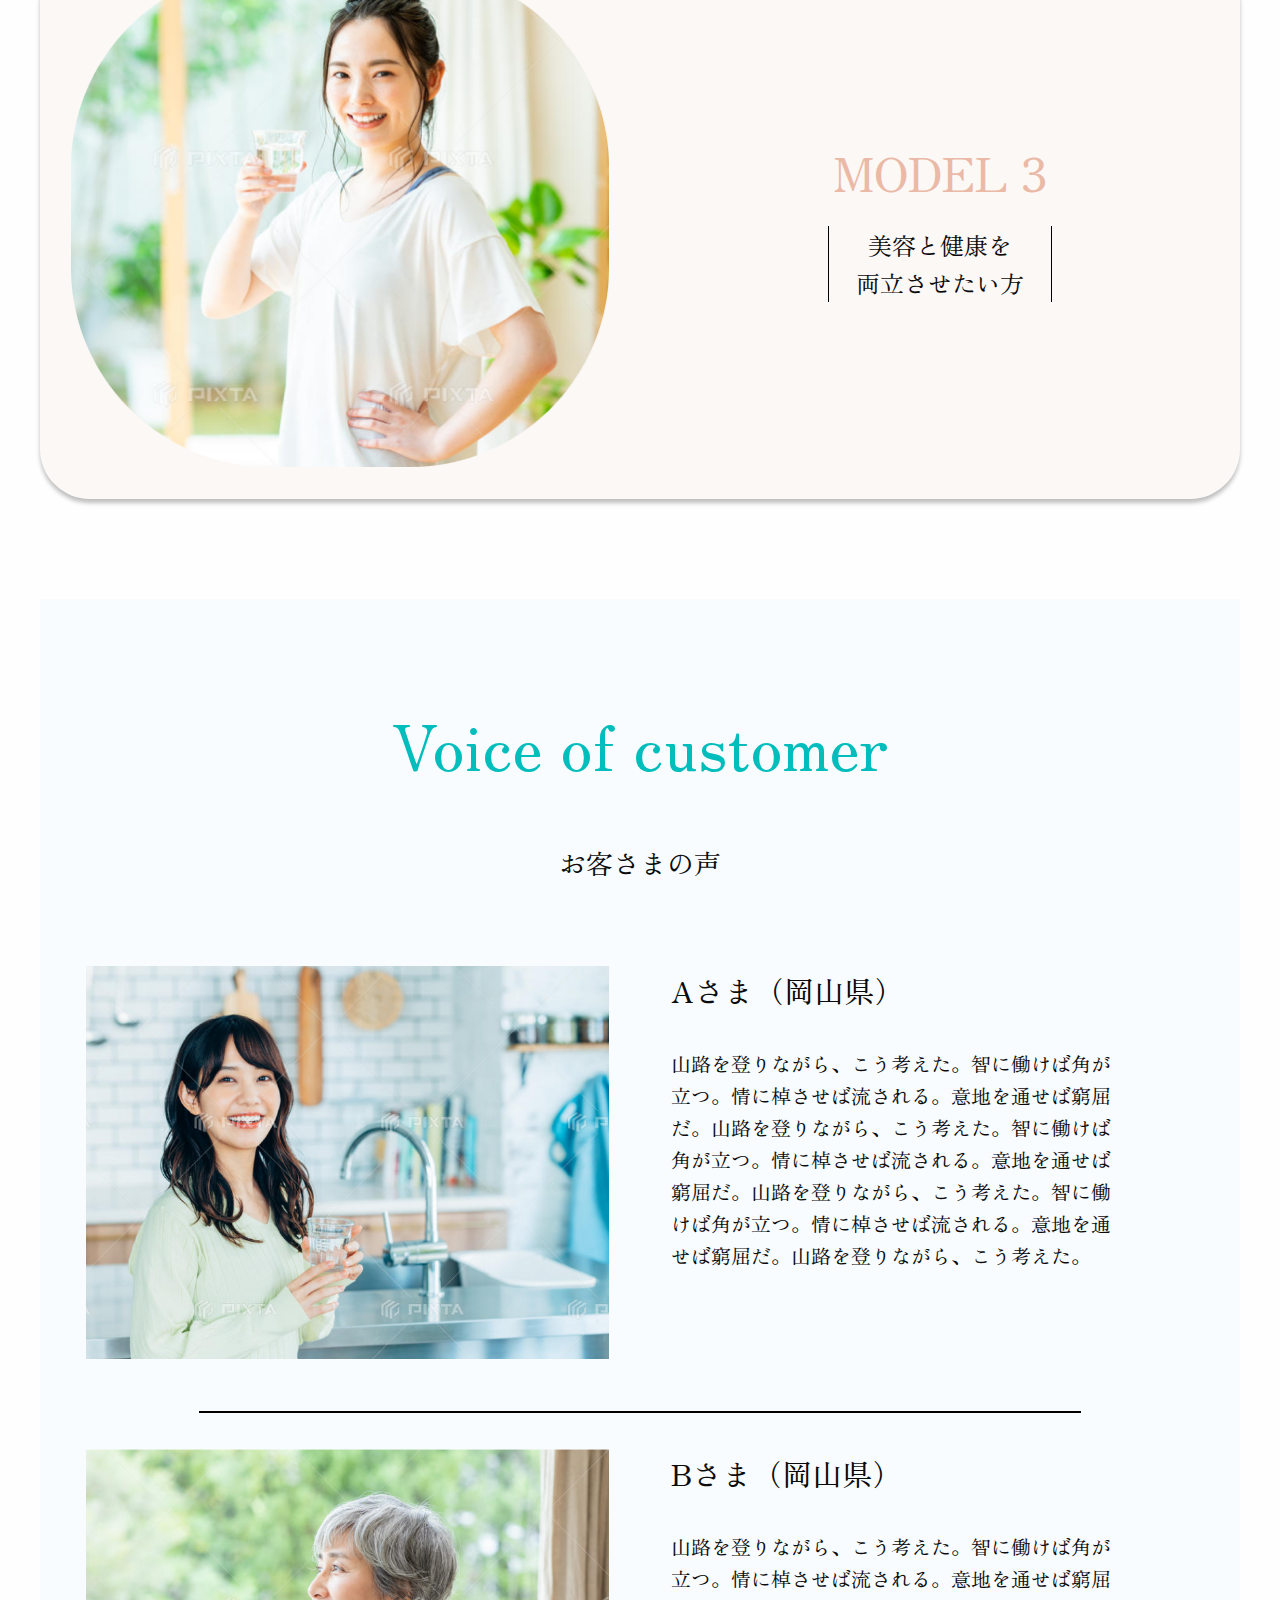
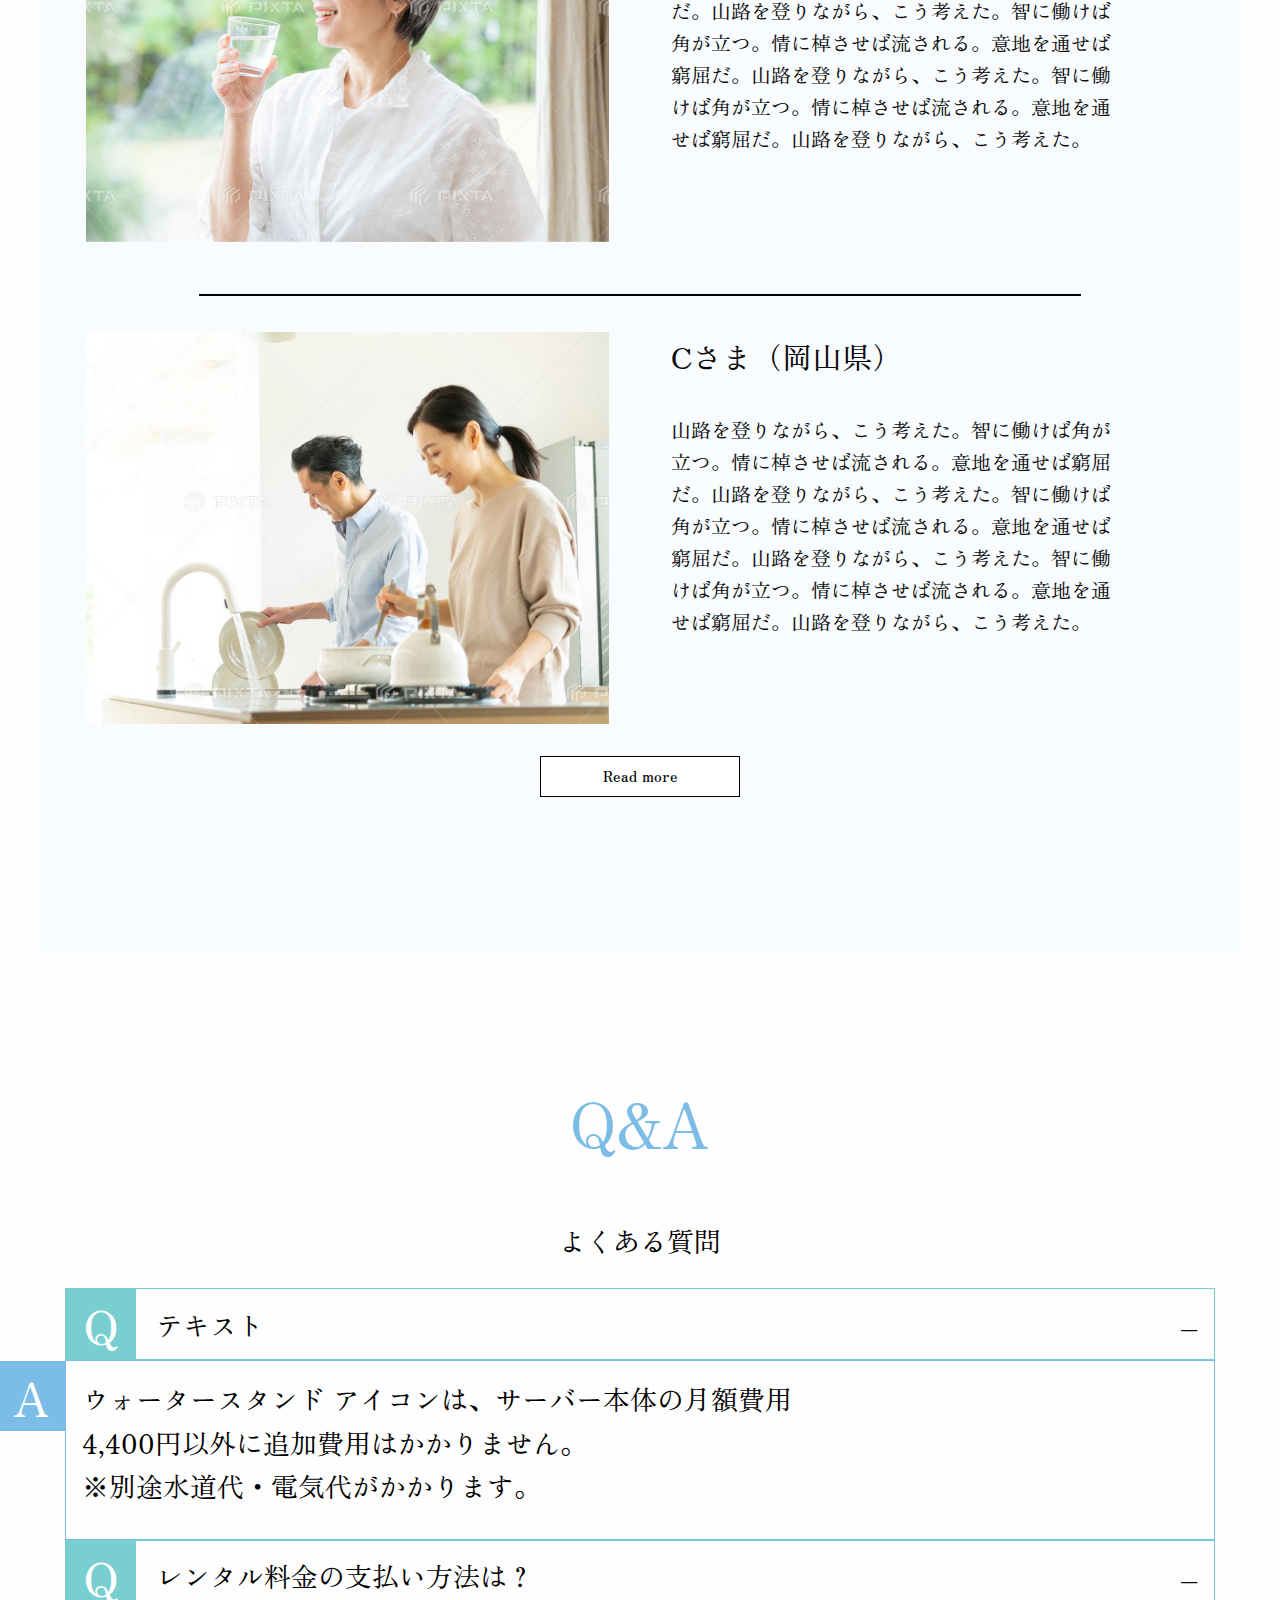
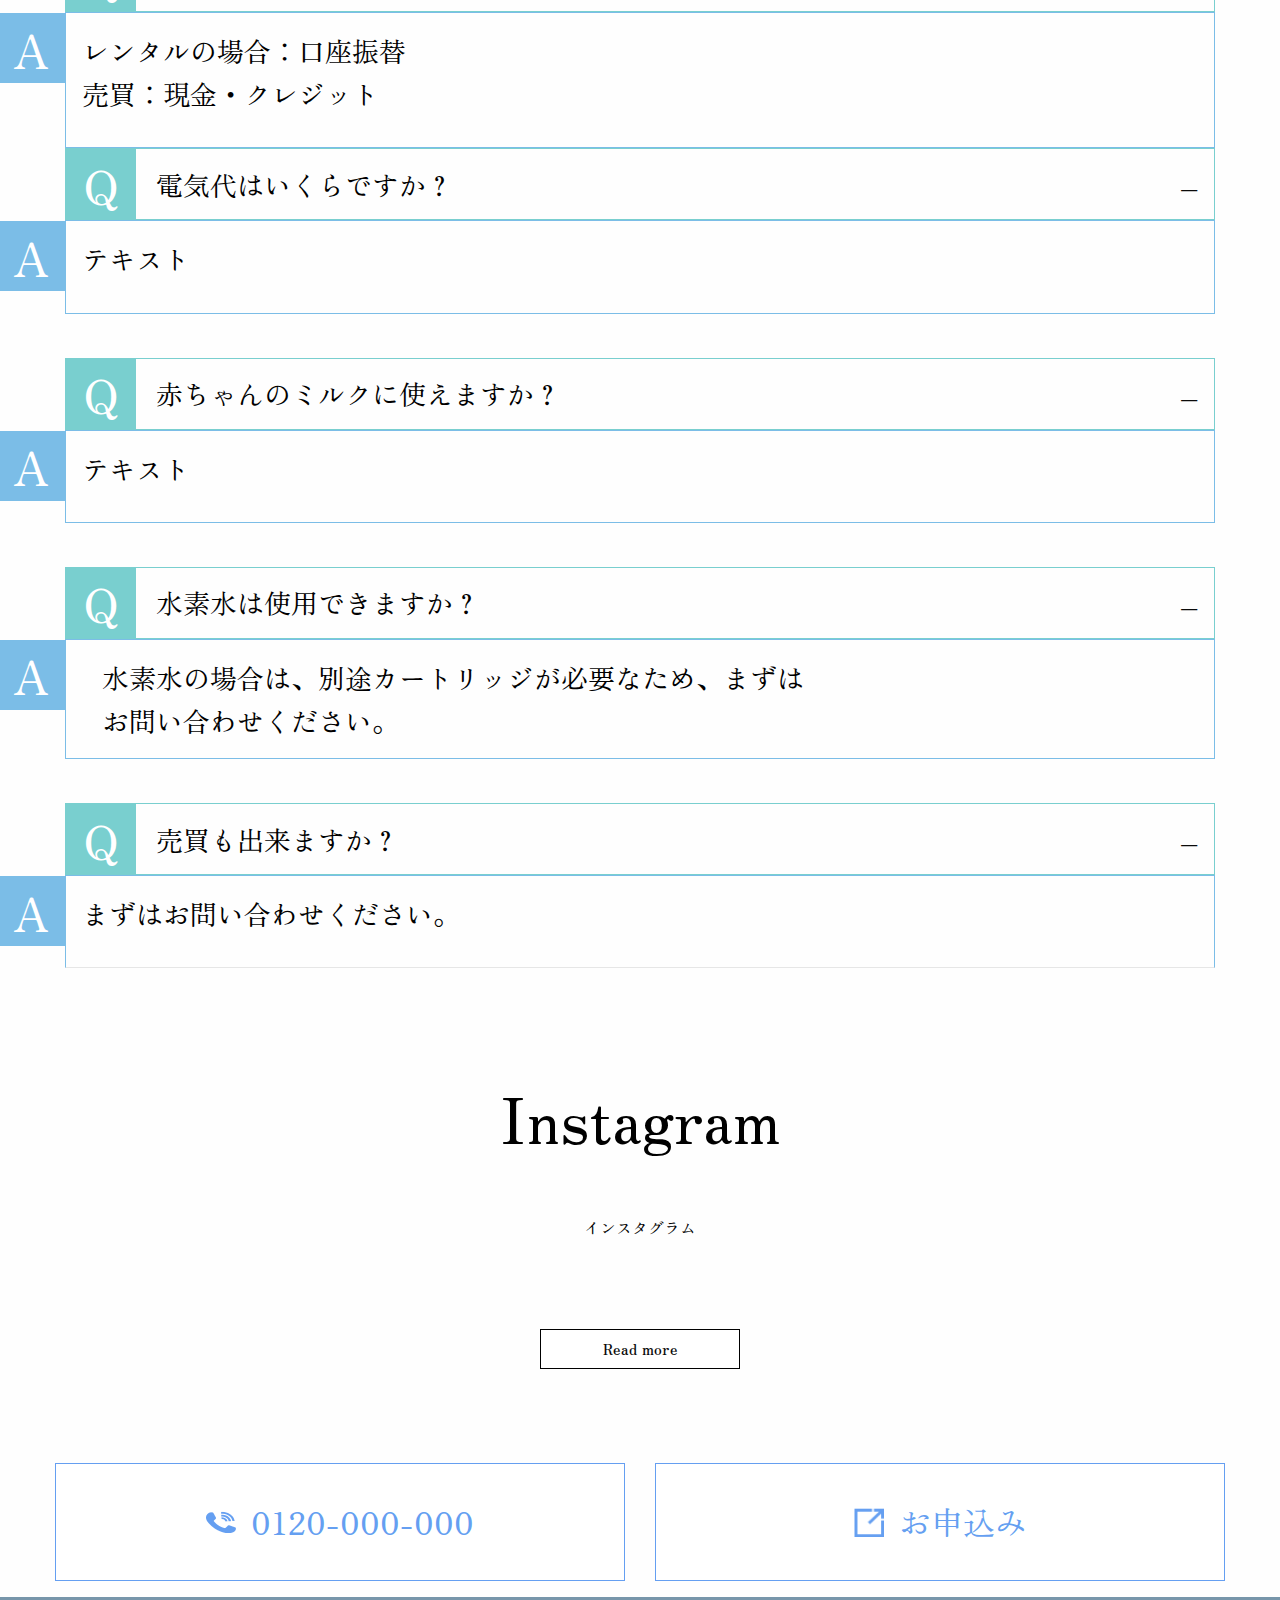
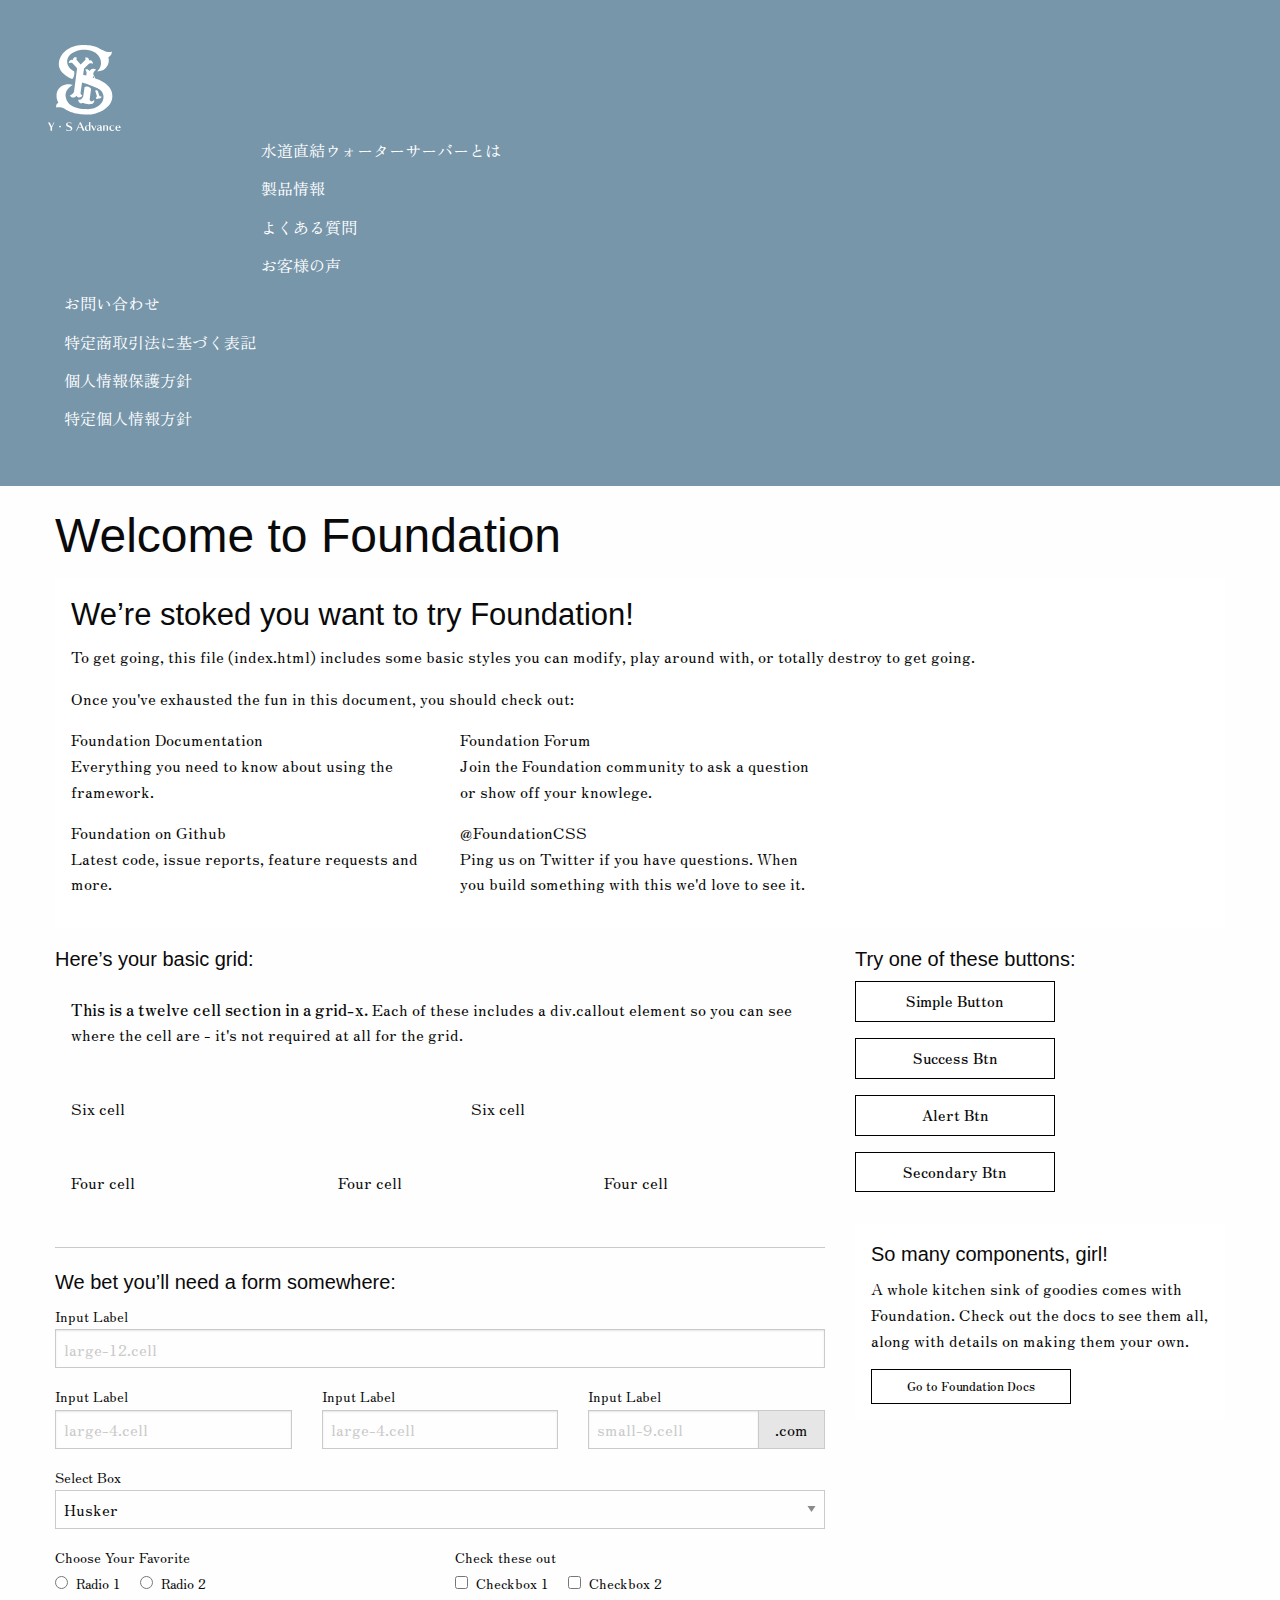
==== commit 816dd10d: "変更" ====
--- a/index.html
+++ b/index.html
@@ -559,7 +559,7 @@
                 <div class="qa-title">
                   <p class="ao">Q</p>
                 </div>
-                <p>テキスト</p>
+                <p class="question">テキスト</p>
               </div>
             </a>
 
@@ -577,7 +577,7 @@
                 <div class="qa-title">
                   <p class="ao">Q</p>
                 </div>
-                <p>レンタル料金の支払い方法は？</p>
+                <p class="question">レンタル料金の支払い方法は？</p>
               </div>
             </a>
 
@@ -594,7 +594,7 @@
                 <div class="qa-title">
                   <p class="ao">Q</p>
                 </div>
-                <p>電気代はいくらですか？</p>
+                <p class="question">電気代はいくらですか？</p>
               </div>
             </a>
 
@@ -611,7 +611,7 @@
                 <div class="qa-title">
                   <p class="ao">Q</p>
                 </div>
-                <p>赤ちゃんのミルクに使えますか？</p>
+                <p class="question">赤ちゃんのミルクに使えますか？</p>
               </div>
             </a>
 
@@ -628,13 +628,13 @@
                 <div class="qa-title">
                   <p class="ao">Q</p>
                 </div>
-                <p>水素水は使用できますか？</p>
+                <p class="question">水素水は使用できますか？</p>
               </div>
             </a>
 
             <!-- Accordion tab content: it would start in the open state due to using the `is-active` state class. -->
             <div class="accordion-content" data-tab-content>
-              <p>水素水の場合は、別途カートリッジが必要なため、まずは<br>
+              <p class="question">水素水の場合は、別途カートリッジが必要なため、まずは<br>
                 お問い合わせください。</p>
             </div>
           </li>
@@ -646,7 +646,7 @@
                 <div class="qa-title">
                   <p class="ao">Q</p>
                 </div>
-                <p>売買も出来ますか？</p>
+                <p class="question">売買も出来ますか？</p>
               </div>
             </a>
 
--- a/css/app.css
+++ b/css/app.css
@@ -443,6 +443,7 @@
     display: flex;
     align-items: center;
     justify-content: center;
+    font-size: 48px!important;
 }
 
 
@@ -913,6 +914,7 @@
     border-right: solid 1px #7BBDE7;
     border-left: none ;
     text-align: right;
+    margin-top: 170px;
 }
 
 
@@ -954,6 +956,7 @@
         transform: translateX(0);
         z-index: -1;
         top: 472px;
+        border-radius: 50px;
     }
 
     .merit_txt{
@@ -963,22 +966,56 @@
         font-size: 36px;
     }
 
-    .merit02{
+    section.merit02.blue_bg{
         color: #7BBDE7;
-        background-color: #C8EDFF;
-
+position: relative; 
     }
 
-
-    .merit03{
-        background-color: #C8EDFF;
-
+    section.merit02.blue_bg::before {
+        height: 845px;
+        top: 24px;
     }
 
 
+
+    section.merit03.blue_bg{
+position: relative;
+    }
+
+
+    section.merit03.blue_bg::before {
+        color: #7BBDE7;
+        height: 424px;
+        top: 291px;
+    }
 
 
 /* .blue_bg:nth-child(2n){
         flex-wrap: wrap-reverse;
 
-    } */+    } */
+    .accordion-content {
+  position: relative;
+    }
+
+    .accordion-content::before {
+        content: "A";
+        display: flex;
+        background: #7BBDE7;
+        width: 70px;
+        height: 70px;
+        position: absolute;
+        left: -70px;
+        top: 0;
+        justify-content: center;
+    align-items: center;
+    font-size: 48px;
+    color: #fff;
+    }
+
+    p.question {
+        display: flex;
+        align-items: center;
+        margin: 0;
+        padding-left: 20px;
+    }